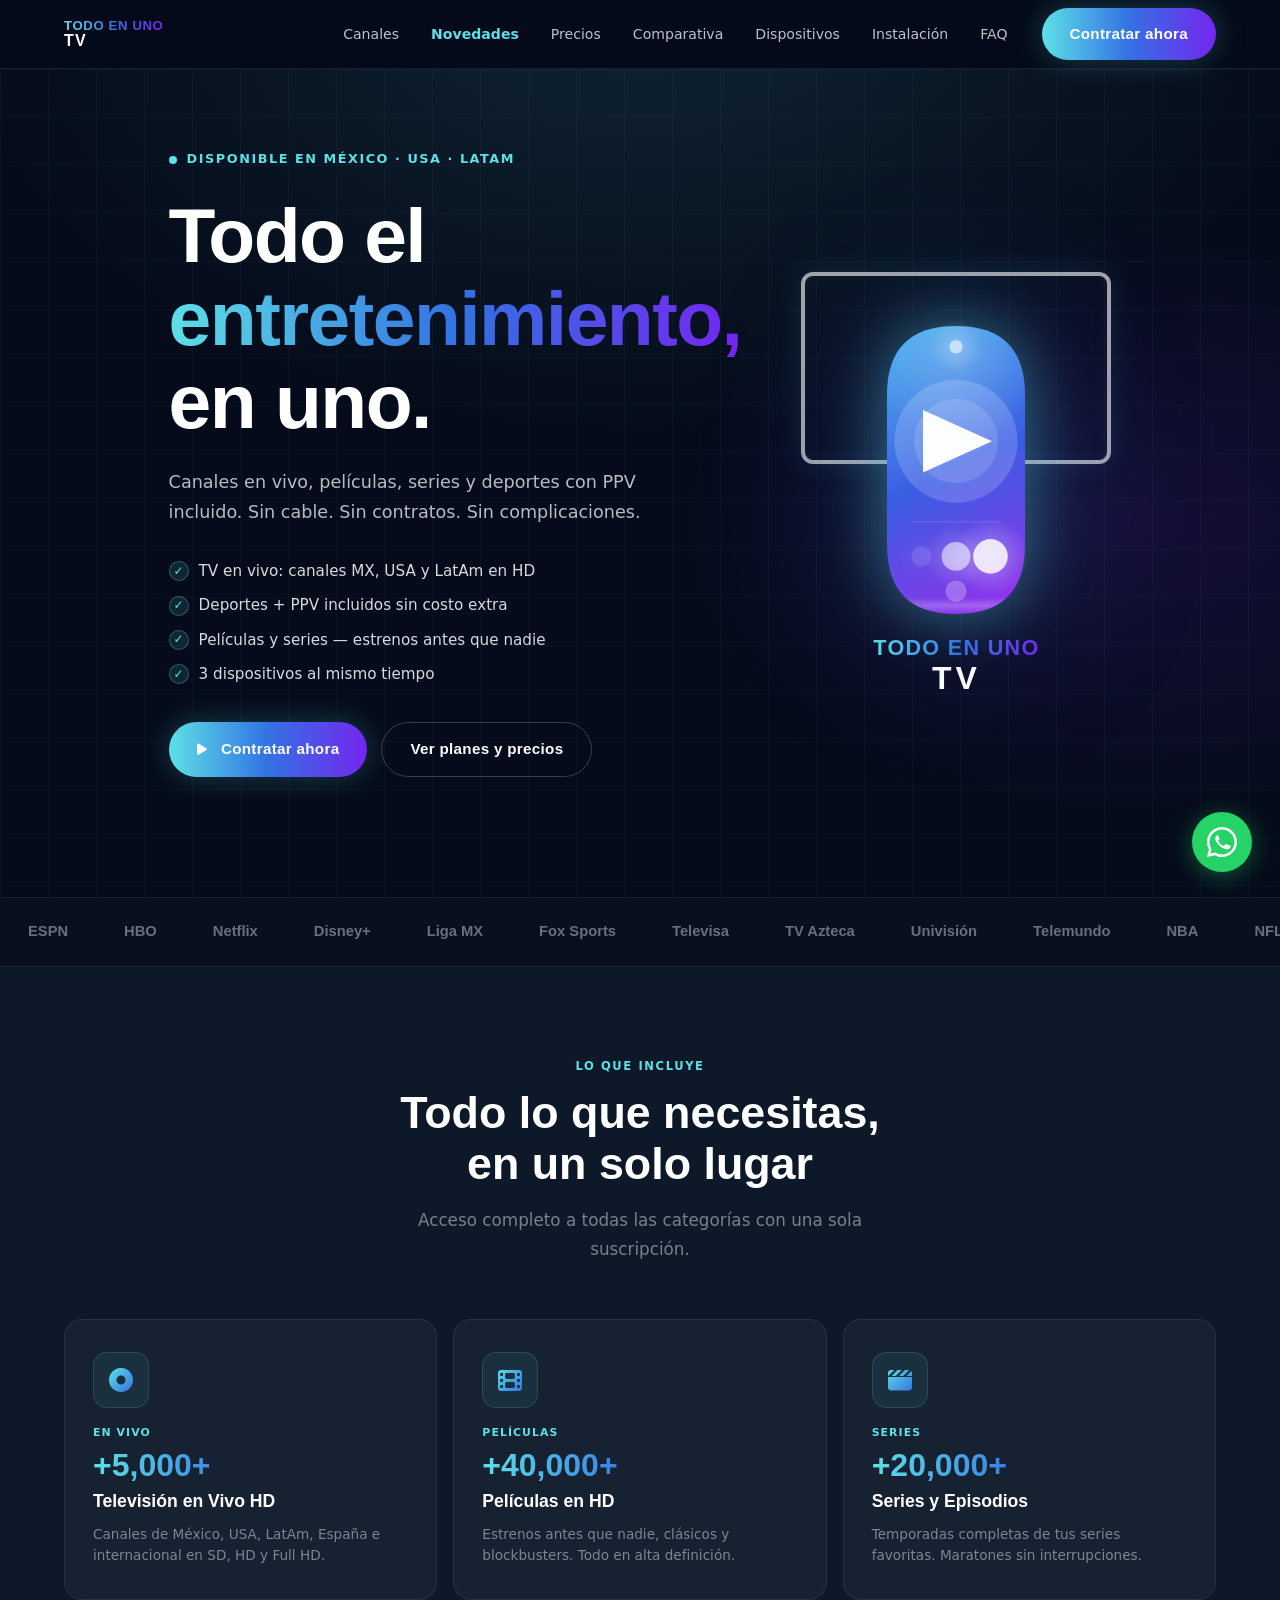
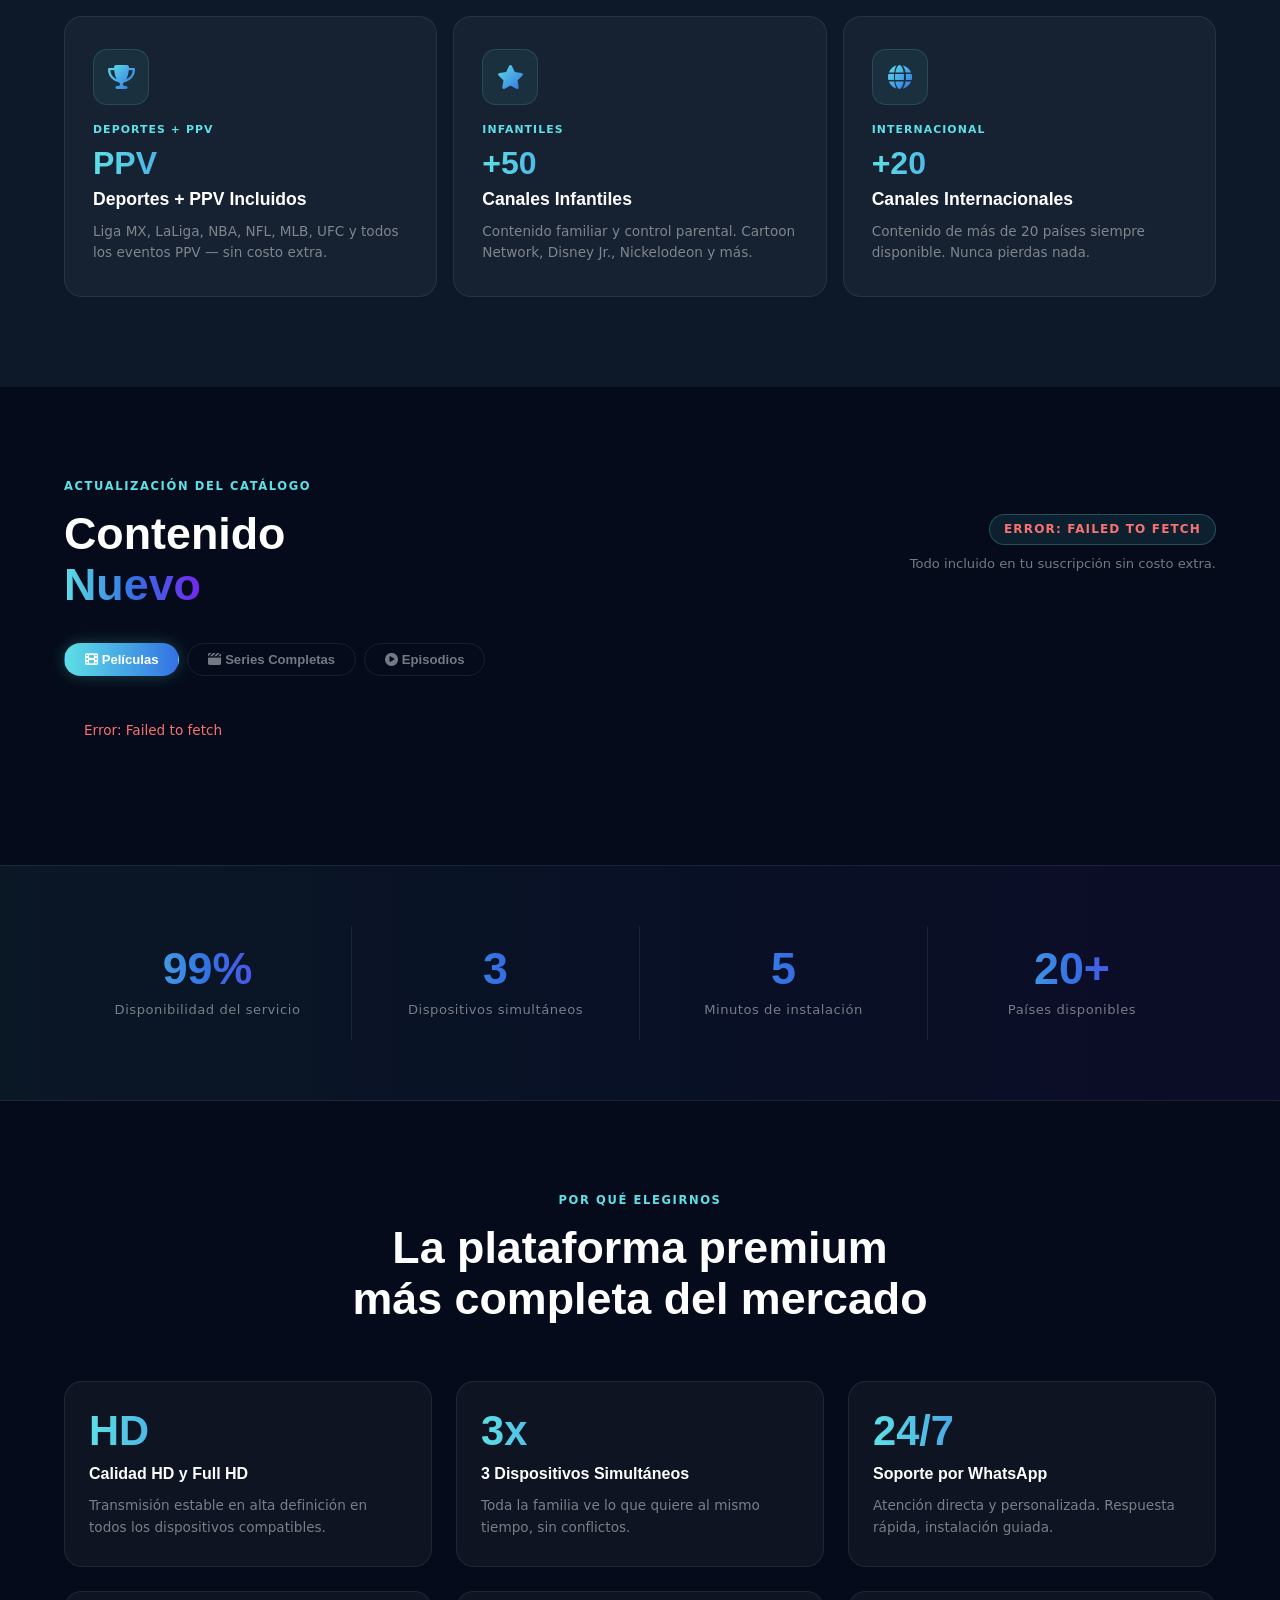
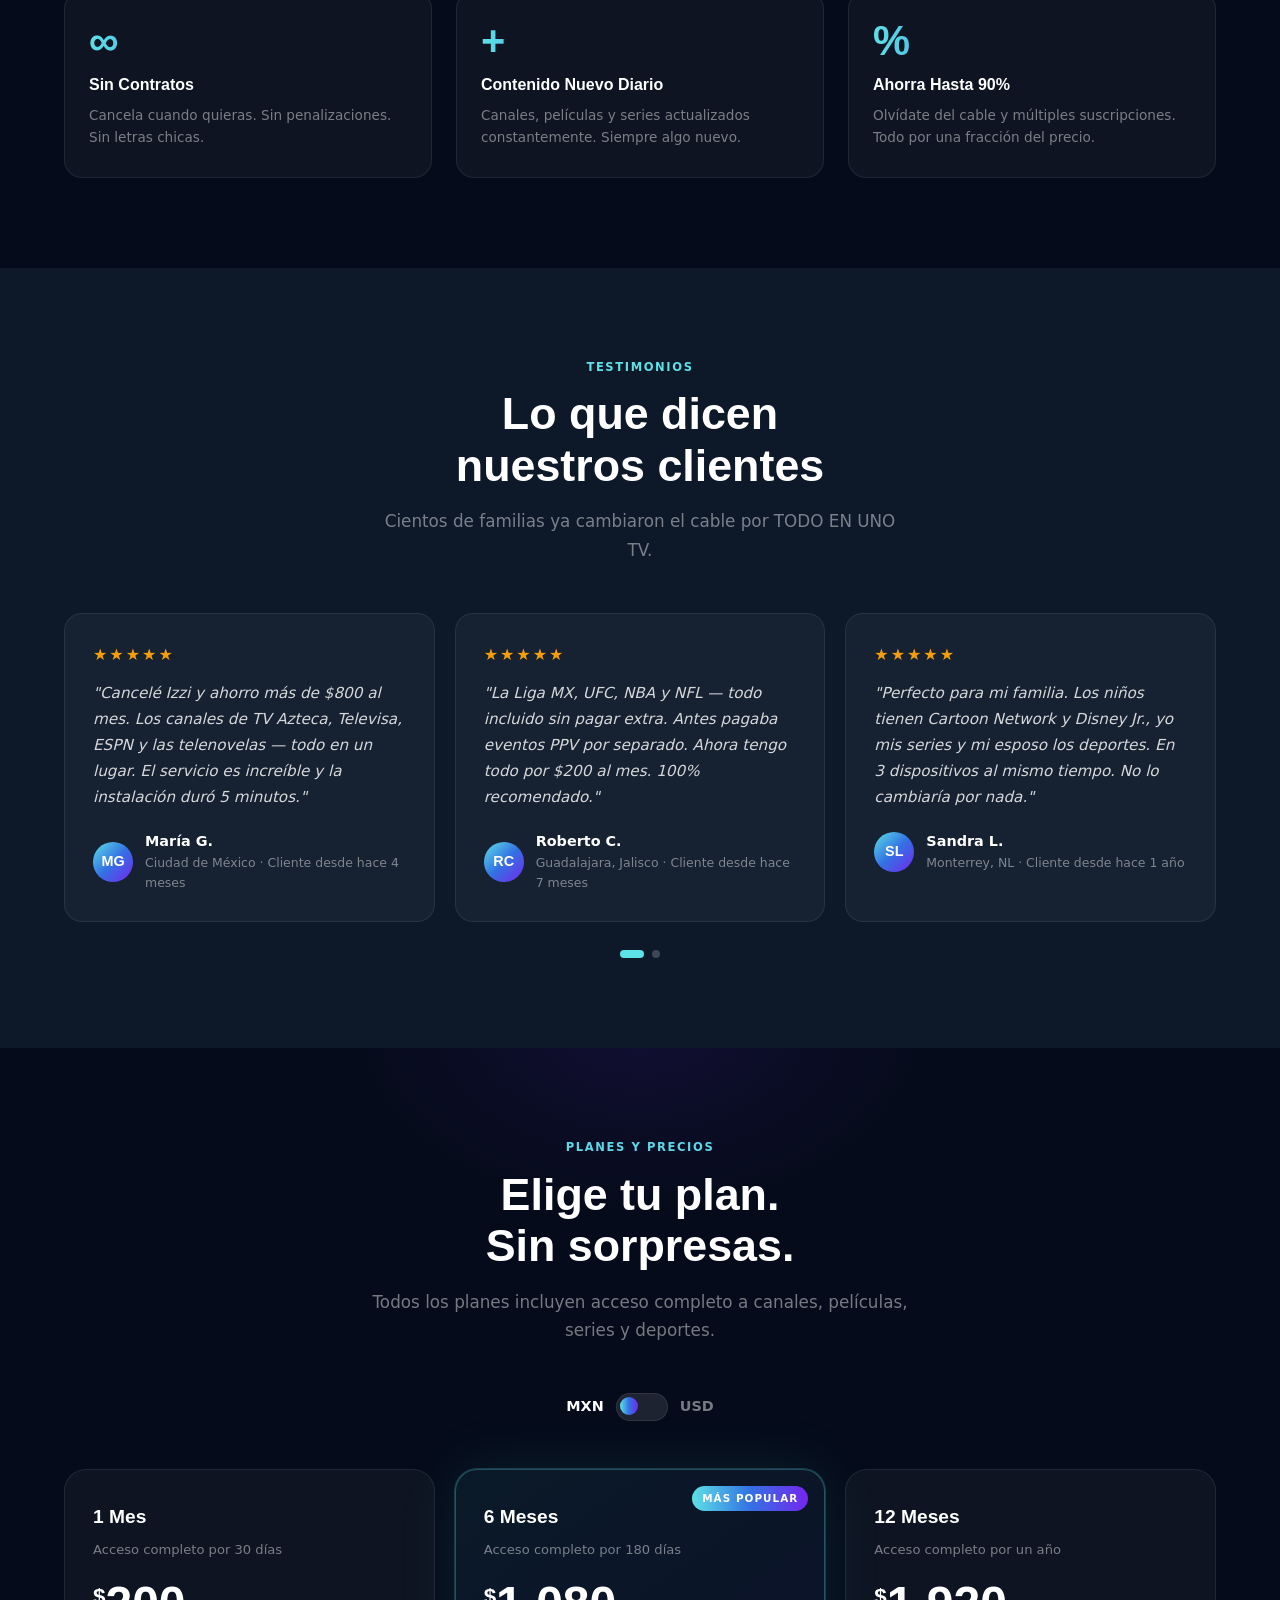
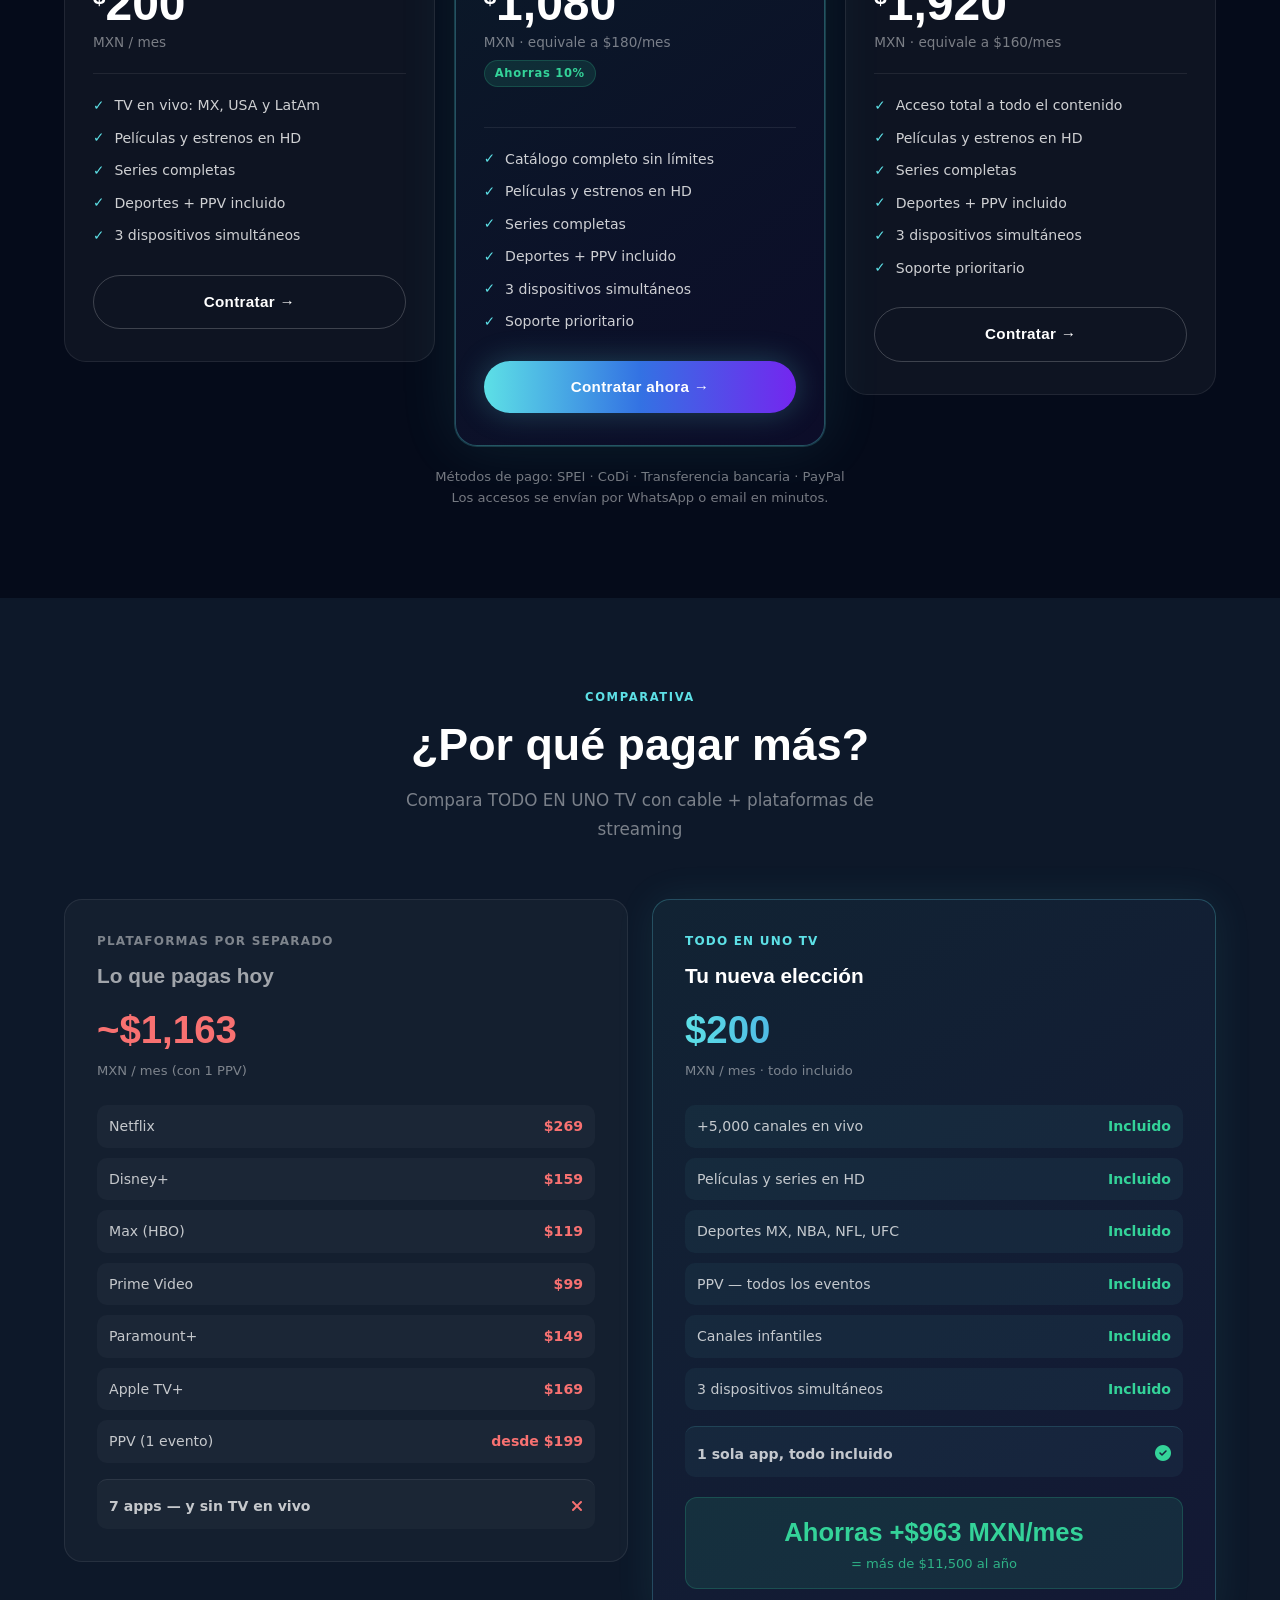
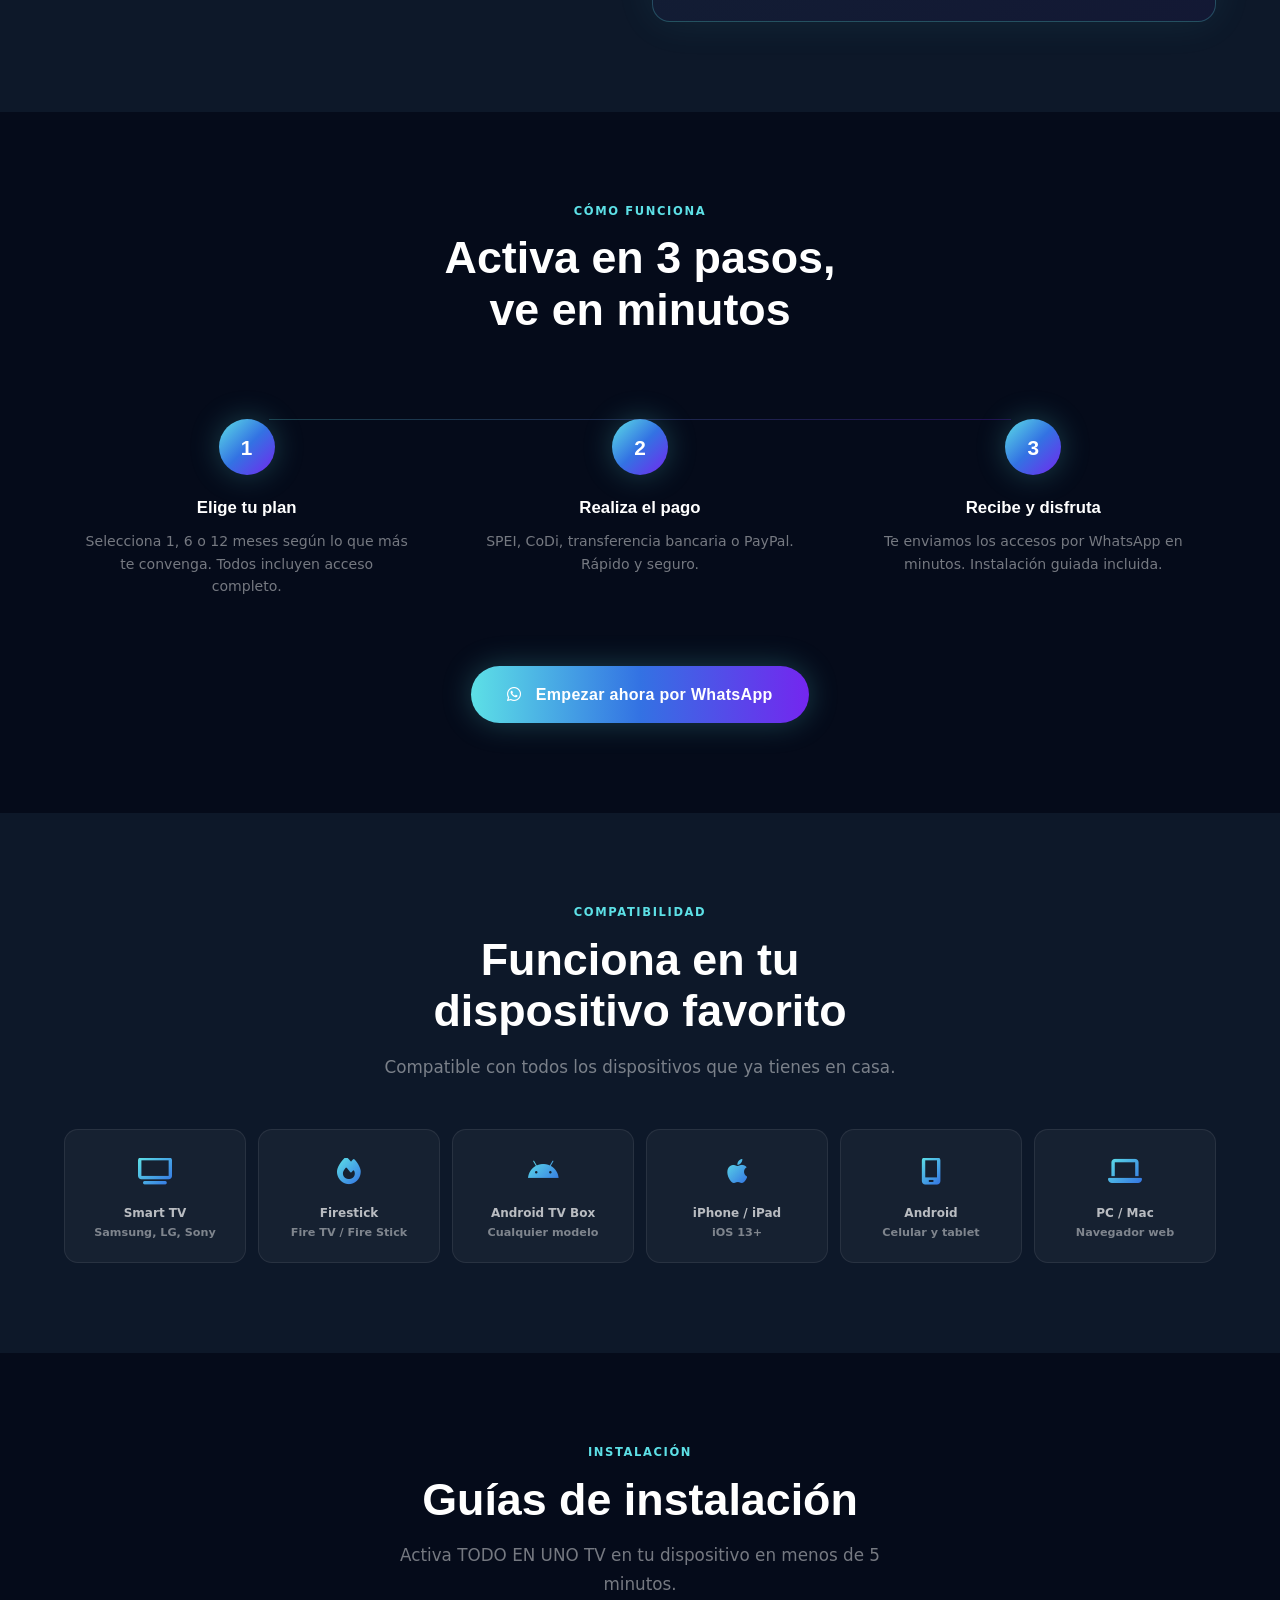
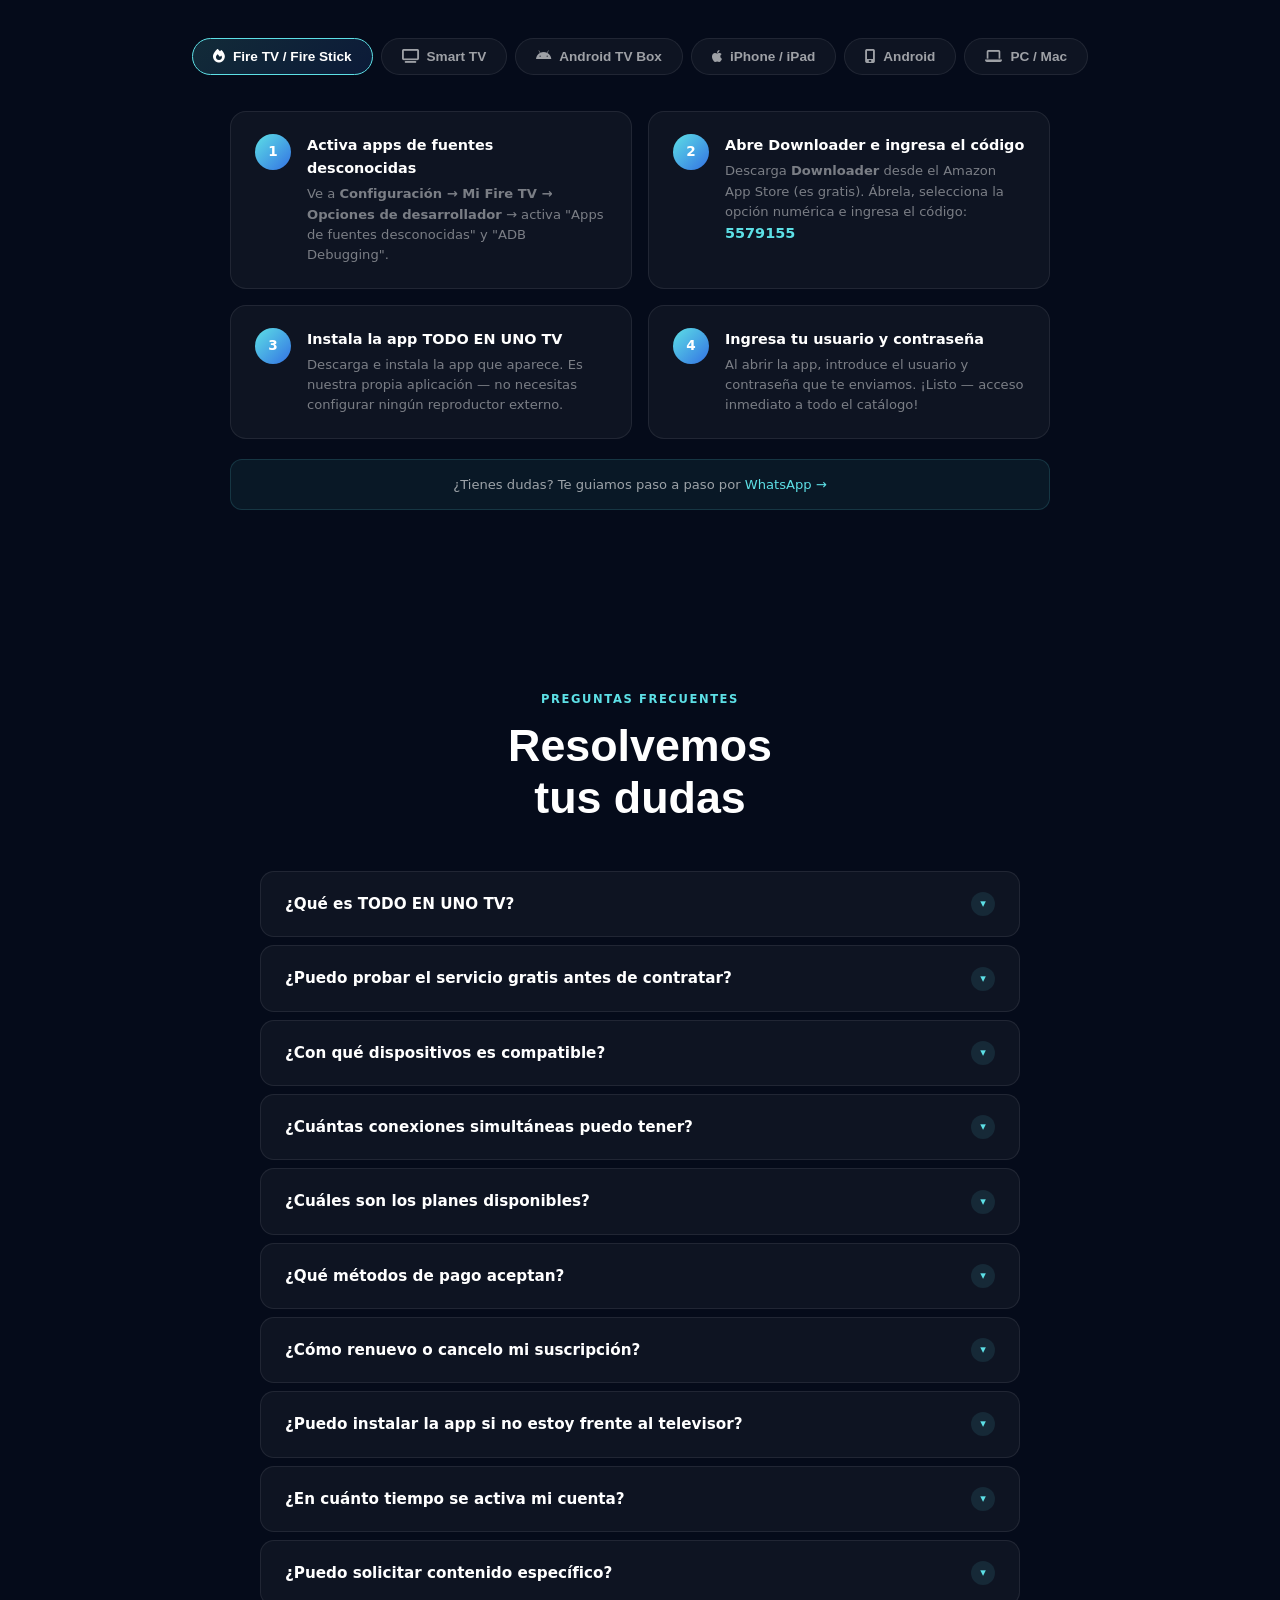
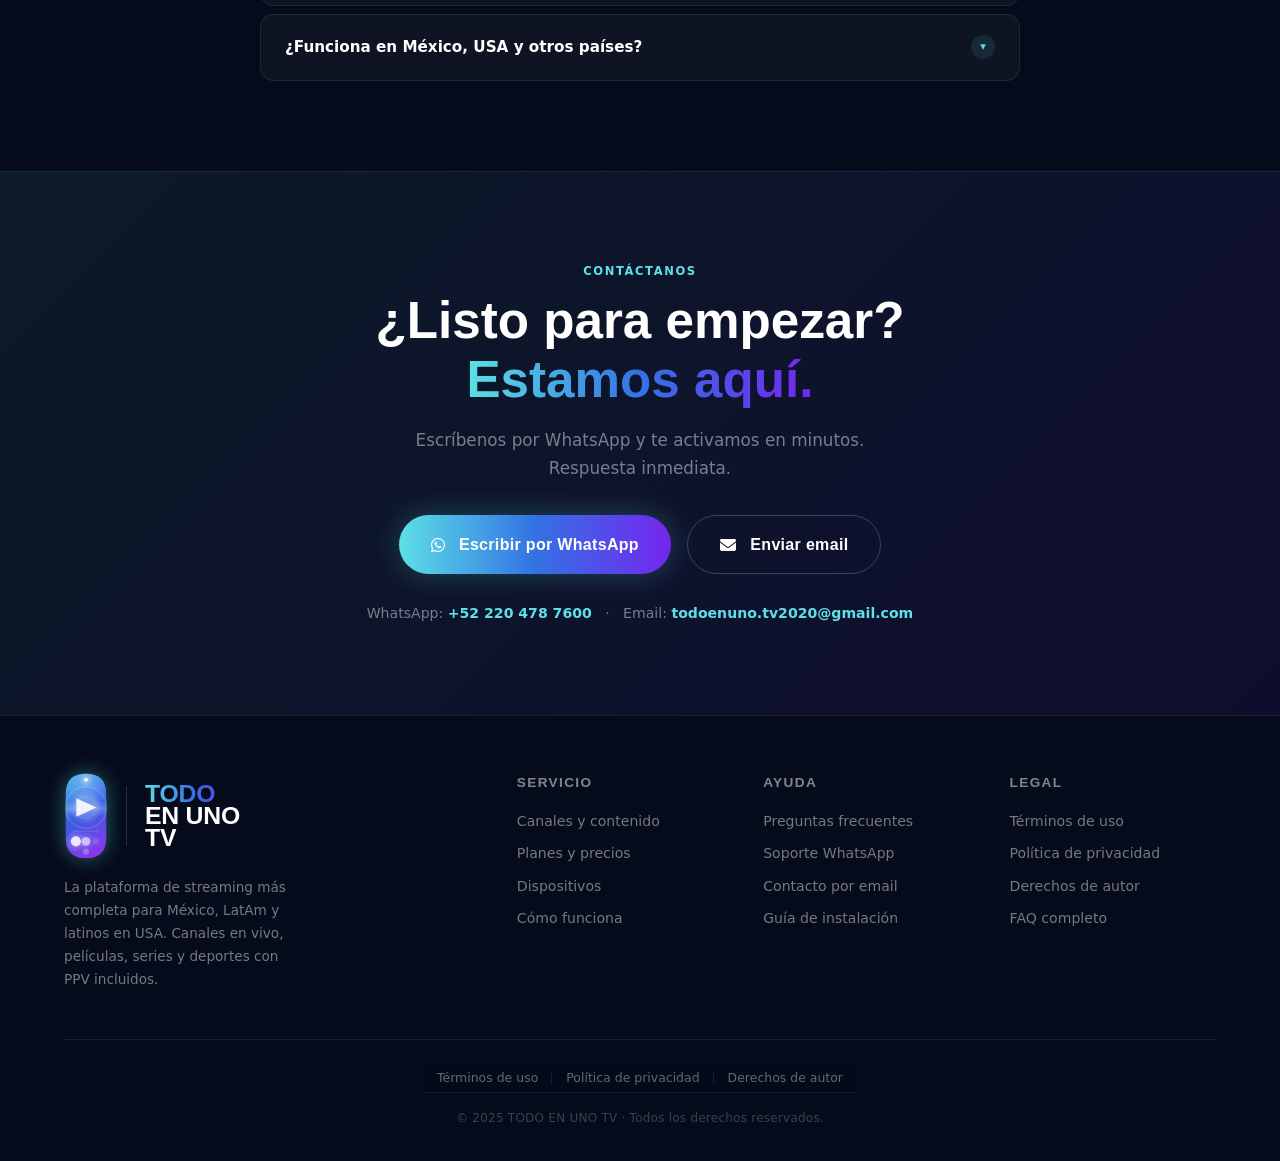
==== index.html @ 034dabeb "Update index.html" ====
<!DOCTYPE html>
<html lang="es">
<head>
<meta charset="UTF-8">
<meta name="viewport" content="width=device-width, initial-scale=1.0">
<title>TODO EN UNO TV — +5,000 Canales, Películas y Series en HD</title>
<meta name="description" content="La plataforma de streaming más completa para México, LatAm y latinos en USA. +5,000 canales, +40,000 películas, deportes y PPV incluidos desde $200 MXN/mes.">
<meta property="og:title" content="TODO EN UNO TV — Entretenimiento Sin Límites">
<meta property="og:description" content="+5,000 canales en vivo, películas, series y deportes. La alternativa premium al cable desde $200 MXN/mes.">
<meta property="og:url" content="https://www.todoenunotv.com">
<meta property="og:type" content="website">
<meta name="theme-color" content="#5de0e6">
<link rel="icon" type="image/png" href="[data-uri]">
<link rel="apple-touch-icon" href="[data-uri]">
<link rel="preconnect" href="https://api.fontshare.com">
<link href="https://api.fontshare.com/v2/css?f[]=clash-display@400,500,600,700&f[]=satoshi@300,400,500,700&display=swap" rel="stylesheet">
<link rel="stylesheet" href="https://cdnjs.cloudflare.com/ajax/libs/font-awesome/6.5.1/css/all.min.css">
<style>
/* ══ TOKENS ══════════════════════════════════════════════════════ */
:root{
  --c1:#5de0e6;--c2:#3372e3;--c3:#7426ef;
  --dk:#050B1A;--dk2:#0D1829;--dk3:#0f1e36;
  --grad:linear-gradient(135deg,var(--c1),var(--c2),var(--c3));
  --grad90:linear-gradient(90deg,var(--c1),var(--c2),var(--c3));
  --mu:rgba(255,255,255,.45);
  --border:rgba(255,255,255,.08);
  --glass:rgba(255,255,255,.04);
  --radius:18px;
  --fs-hero:clamp(2.6rem,6vw,5rem);
  --fs-h2:clamp(1.8rem,3.5vw,2.8rem);
  --fs-h3:clamp(1.1rem,2vw,1.4rem);
  --max:1200px;
}

/* ══ RESET ══════════════════════════════════════════════════════ */
*,*::before,*::after{box-sizing:border-box;margin:0;padding:0}
html{scroll-behavior:smooth;scroll-padding-top:72px}
body{
  font-family:'Satoshi',system-ui,sans-serif;
  background:var(--dk);color:#fff;
  overflow-x:hidden;line-height:1.6;
}
a{color:inherit;text-decoration:none}
img{max-width:100%;display:block}
ul{list-style:none}

/* ══ UTILS ══════════════════════════════════════════════════════ */
.container{max-width:var(--max);margin:0 auto;padding:0 24px}
.grad-text{
  background:var(--grad90);
  -webkit-background-clip:text;-webkit-text-fill-color:transparent;
  background-clip:text;
}
.btn{
  display:inline-flex;align-items:center;gap:8px;
  padding:14px 28px;border-radius:999px;font-weight:700;
  font-family:'Satoshi',sans-serif;font-size:.95rem;letter-spacing:.02em;
  cursor:pointer;transition:all .2s;border:none;
}
.btn-primary{
  background:var(--grad90);color:#fff;
  box-shadow:0 0 30px rgba(93,224,230,.25);
}
.btn-primary:hover{transform:translateY(-2px);box-shadow:0 0 40px rgba(93,224,230,.4)}
.btn-ghost{
  background:transparent;color:#fff;
  border:1.5px solid rgba(255,255,255,.2);
}
.btn-ghost:hover{border-color:var(--c1);background:rgba(93,224,230,.07)}
.badge{
  display:inline-block;padding:4px 12px;border-radius:999px;
  font-size:.72rem;font-weight:700;letter-spacing:.1em;text-transform:uppercase;
}
.badge-cyan{background:rgba(93,224,230,.12);color:var(--c1);border:1px solid rgba(93,224,230,.25)}
.badge-purple{background:rgba(116,38,239,.15);color:#b47cf5;border:1px solid rgba(116,38,239,.3)}
.badge-green{background:rgba(52,211,153,.12);color:#34d399;border:1px solid rgba(52,211,153,.25)}

.section{padding:90px 0}
.section-label{
  font-size:.72rem;font-weight:700;letter-spacing:.14em;text-transform:uppercase;
  color:var(--c1);margin-bottom:12px;
}
.section-title{
  font-family:'Clash Display',sans-serif;font-size:var(--fs-h2);
  font-weight:700;line-height:1.15;margin-bottom:16px;
}
.section-sub{
  font-size:1.05rem;color:var(--mu);max-width:540px;line-height:1.7;
}

/* Scroll reveal */
.reveal{opacity:0;transform:translateY(32px);transition:opacity .6s ease,transform .6s ease}
.reveal.visible{opacity:1;transform:none}

/* ══ PROMO BAR ══════════════════════════════════════════════════ */
#promo-bar{
  background:linear-gradient(90deg,rgba(93,224,230,.12),rgba(116,38,239,.15),rgba(93,224,230,.12));
  border-bottom:1px solid rgba(93,224,230,.15);
  padding:9px 24px;text-align:center;
  font-size:.82rem;font-weight:600;position:relative;
}
#promo-bar span{color:var(--c1);font-weight:700}
#close-promo{
  position:absolute;right:16px;top:50%;transform:translateY(-50%);
  background:none;border:none;color:var(--mu);cursor:pointer;font-size:1.1rem;
  line-height:1;
}

/* ══ NAV ════════════════════════════════════════════════════════ */
nav{
  position:sticky;top:0;z-index:1000;
  background:rgba(5,11,26,.85);
  backdrop-filter:blur(20px);-webkit-backdrop-filter:blur(20px);
  border-bottom:1px solid var(--border);
  transition:background .3s;
}
.nav-inner{
  display:flex;align-items:center;gap:8px;
  height:68px;max-width:var(--max);margin:0 auto;padding:0 24px;
}
.nav-logo{display:flex;align-items:center;gap:10px;flex-shrink:0}
.nav-logo-text{
  font-family:'Clash Display',sans-serif;
  font-size:1rem;font-weight:700;line-height:1.1;
}
.nav-links{
  display:flex;align-items:center;gap:4px;margin-left:auto;
}
.nav-links a{
  font-size:.88rem;font-weight:500;padding:6px 14px;border-radius:8px;
  color:rgba(255,255,255,.75);transition:all .18s;
}
.nav-links a:hover{color:#fff;background:var(--glass)}
.nav-cta{margin-left:12px}
#menu-btn{
  display:none;background:none;border:none;color:#fff;cursor:pointer;
  padding:4px;margin-left:auto;
}
#mobile-menu{
  display:none;position:fixed;inset:0;z-index:999;
  background:rgba(5,11,26,.97);flex-direction:column;
  align-items:center;justify-content:center;gap:24px;
}
#mobile-menu.open{display:flex}
#mobile-menu a{font-family:'Clash Display',sans-serif;font-size:1.6rem;font-weight:700;color:#fff}
#mobile-menu .close-menu{
  position:absolute;top:24px;right:24px;background:none;border:none;
  color:#fff;font-size:2rem;cursor:pointer;
}

/* ══ HERO ═══════════════════════════════════════════════════════ */
#hero{
  min-height:92vh;display:flex;align-items:center;
  position:relative;overflow:hidden;
  background:radial-gradient(ellipse 80% 80% at 50% -10%,rgba(93,224,230,.12) 0%,transparent 68%),
             radial-gradient(ellipse 60% 60% at 88% 55%,rgba(116,38,239,.14) 0%,transparent 62%),
             var(--dk);
  padding:80px 0;
}
.hero-grid{
  position:absolute;inset:0;
  background-image:
    linear-gradient(rgba(93,224,230,.035) 1px,transparent 1px),
    linear-gradient(90deg,rgba(93,224,230,.035) 1px,transparent 1px);
  background-size:48px 48px;
}
.hero-inner{
  position:relative;z-index:2;
  display:grid;grid-template-columns:1fr auto;gap:60px;align-items:center;
}
.hero-content{}
.hero-eyebrow{display:flex;align-items:center;gap:10px;margin-bottom:24px}
.hero-dot{
  width:8px;height:8px;border-radius:50%;background:var(--c1);
  animation:pulse-dot 2s infinite;flex-shrink:0;
}
@keyframes pulse-dot{
  0%,100%{box-shadow:0 0 0 0 rgba(93,224,230,.5)}
  50%{box-shadow:0 0 0 8px rgba(93,224,230,0)}
}
.hero-eyebrow span{
  font-size:.8rem;font-weight:700;letter-spacing:.12em;text-transform:uppercase;
  color:var(--c1);
}
.hero-title{
  font-family:'Clash Display',sans-serif;
  font-size:var(--fs-hero);font-weight:700;line-height:1.08;
  margin-bottom:24px;letter-spacing:-.02em;
}
.hero-sub{
  font-size:1.1rem;color:rgba(255,255,255,.72);
  max-width:520px;line-height:1.72;margin-bottom:32px;
}
.hero-checks{display:flex;flex-direction:column;gap:10px;margin-bottom:36px}
.hero-check{
  display:flex;align-items:center;gap:10px;
  font-size:.95rem;color:rgba(255,255,255,.85);
}
.hero-check-icon{
  width:20px;height:20px;border-radius:50%;
  background:rgba(93,224,230,.12);border:1.5px solid rgba(93,224,230,.3);
  display:flex;align-items:center;justify-content:center;flex-shrink:0;
  font-size:.75rem;color:var(--c1);
}
.hero-btns{display:flex;gap:14px;flex-wrap:wrap;margin-bottom:40px}
.hero-stats{display:flex;gap:32px;flex-wrap:wrap}
.hero-stat{}
.hero-stat-n{
  font-family:'Clash Display',sans-serif;font-size:1.8rem;font-weight:700;
  background:var(--grad90);-webkit-background-clip:text;-webkit-text-fill-color:transparent;background-clip:text;
  line-height:1;
}
.hero-stat-l{font-size:.75rem;color:var(--mu);margin-top:3px;letter-spacing:.04em}

.hero-visual{display:flex;flex-direction:column;align-items:center;gap:16px;flex-shrink:0}

/* ── Hero TV screen ─────────────────────────────────── */
.hero-tv-wrap{position:relative;display:flex;flex-direction:column;align-items:center}
.hero-tv{
  width:300px;height:185px;
  background:#050B1A;
  border:1.5px solid rgba(93,224,230,.28);
  border-radius:14px;overflow:hidden;position:relative;
  box-shadow:0 0 40px rgba(93,224,230,.12),0 0 80px rgba(51,114,227,.08),inset 0 0 40px rgba(5,11,26,.6);
}
.hero-tv::before{
  content:'';position:absolute;inset:0;
  background:
    radial-gradient(ellipse at 25% 55%,rgba(93,224,230,.13) 0%,transparent 55%),
    radial-gradient(ellipse at 75% 40%,rgba(116,38,239,.11) 0%,transparent 55%),
    radial-gradient(ellipse at 50% 80%,rgba(51,114,227,.09) 0%,transparent 50%);
}
.hero-tv-channels{
  position:absolute;inset:0;padding:14px 12px;
  display:grid;grid-template-columns:repeat(3,1fr);grid-template-rows:repeat(2,1fr);gap:7px;
}
.hero-tv-ch{
  border-radius:7px;overflow:hidden;position:relative;
  border:1px solid rgba(255,255,255,.07);
}
.hero-tv-ch:nth-child(1){background:linear-gradient(135deg,rgba(93,224,230,.18),rgba(51,114,227,.22))}
.hero-tv-ch:nth-child(2){background:linear-gradient(135deg,rgba(116,38,239,.22),rgba(51,114,227,.18))}
.hero-tv-ch:nth-child(3){background:linear-gradient(135deg,rgba(51,114,227,.2),rgba(93,224,230,.12))}
.hero-tv-ch:nth-child(4){background:linear-gradient(135deg,rgba(93,224,230,.12),rgba(116,38,239,.18))}
.hero-tv-ch:nth-child(5){background:linear-gradient(135deg,rgba(51,114,227,.22),rgba(93,224,230,.15))}
.hero-tv-ch:nth-child(6){background:linear-gradient(135deg,rgba(116,38,239,.15),rgba(51,114,227,.2))}
.hero-tv-ch-label{
  position:absolute;bottom:4px;left:5px;
  font-size:.52rem;font-weight:700;letter-spacing:.04em;
  color:rgba(255,255,255,.55);text-transform:uppercase;
}
.hero-tv-live{
  position:absolute;top:4px;right:4px;
  font-size:.45rem;font-weight:700;letter-spacing:.06em;
  background:#e74c3c;color:#fff;padding:1px 4px;border-radius:3px;
}
.hero-tv-stand-neck{width:30px;height:12px;background:rgba(255,255,255,.07);margin:0 auto}
.hero-tv-stand-base{
  width:90px;height:6px;
  background:linear-gradient(90deg,transparent,rgba(93,224,230,.2),transparent);
  border-radius:3px;margin:0 auto;
}
.hero-canvas-wrap{
  position:relative;
  filter:drop-shadow(0 0 40px rgba(93,224,230,.35)) drop-shadow(0 0 100px rgba(51,114,227,.18));
}
.hero-devices{
  display:flex;gap:8px;flex-wrap:wrap;justify-content:center;max-width:240px;
}
.hero-device-chip{
  background:rgba(255,255,255,.06);border:1px solid var(--border);
  border-radius:8px;padding:4px 10px;font-size:.72rem;font-weight:600;
  color:rgba(255,255,255,.6);
}

/* ══ MARQUEE ════════════════════════════════════════════════════ */
#marquee{
  padding:22px 0;
  border-top:1px solid var(--border);border-bottom:1px solid var(--border);
  background:rgba(255,255,255,.015);overflow:hidden;
}
.marquee-track{
  display:flex;gap:0;animation:marquee-scroll 90s linear infinite;
  width:max-content;
}
.marquee-track:hover{animation-play-state:paused}
.marquee-item{
  padding:0 28px;font-family:'Clash Display',sans-serif;font-size:.92rem;
  font-weight:600;color:rgba(255,255,255,.4);white-space:nowrap;
  transition:color .2s;
}
.marquee-item:hover{color:var(--c1)}
@keyframes marquee-scroll{from{transform:translateX(0)}to{transform:translateX(-50%)}}
@keyframes shimmer{0%{background-position:200% 0}100%{background-position:-200% 0}}

/* ══ CATEGORIES ═════════════════════════════════════════════════ */
#categories{background:var(--dk2)}
.cat-grid{
  display:grid;
  grid-template-columns:repeat(3,1fr);
  gap:16px;
}
.cat-card{
  background:var(--glass);border:1px solid var(--border);
  border-radius:var(--radius);padding:32px 28px;
  transition:all .25s;cursor:default;position:relative;overflow:hidden;
}
.cat-card::before{
  content:'';position:absolute;inset:0;
  background:var(--grad);opacity:0;transition:opacity .3s;
  border-radius:var(--radius);
}
.cat-card:hover{border-color:rgba(93,224,230,.3);transform:translateY(-4px);
  box-shadow:0 20px 60px rgba(0,0,0,.3),0 0 30px rgba(93,224,230,.08)}
.cat-icon{
  font-size:1.5rem;margin-bottom:16px;
  display:inline-flex;align-items:center;justify-content:center;
  width:56px;height:56px;border-radius:14px;
  background:rgba(93,224,230,.08);border:1px solid rgba(93,224,230,.15);
}
.cat-icon i{
  background:linear-gradient(135deg,var(--c1),var(--c2));
  -webkit-background-clip:text;-webkit-text-fill-color:transparent;background-clip:text;
}
.cat-badge{font-size:.68rem;font-weight:700;letter-spacing:.1em;text-transform:uppercase;color:var(--c1);margin-bottom:8px}
.cat-count{
  font-family:'Clash Display',sans-serif;font-size:2rem;font-weight:700;
  background:var(--grad90);-webkit-background-clip:text;-webkit-text-fill-color:transparent;background-clip:text;
  line-height:1;margin-bottom:6px;
}
.cat-title{font-family:'Clash Display',sans-serif;font-size:1.1rem;font-weight:600;margin-bottom:8px}
.cat-desc{font-size:.85rem;color:var(--mu);line-height:1.6}

/* ══ FEATURES ═══════════════════════════════════════════════════ */
.feat-grid{
  display:grid;grid-template-columns:repeat(3,1fr);gap:24px;
}
.feat-card{
  background:var(--glass);border:1px solid var(--border);
  border-radius:var(--radius);padding:28px 24px;
  transition:all .2s;
}
.feat-card:hover{border-color:rgba(93,224,230,.25);background:rgba(93,224,230,.04)}
.feat-num{
  font-family:'Clash Display',sans-serif;font-size:2.6rem;font-weight:700;
  background:var(--grad90);-webkit-background-clip:text;-webkit-text-fill-color:transparent;background-clip:text;
  line-height:1;margin-bottom:10px;
}
.feat-title{font-family:'Clash Display',sans-serif;font-size:1rem;font-weight:600;margin-bottom:8px}
.feat-desc{font-size:.85rem;color:var(--mu);line-height:1.6}

/* ══ STATS BAR ══════════════════════════════════════════════════ */
#stats{
  background:linear-gradient(90deg,rgba(93,224,230,.06),rgba(51,114,227,.06),rgba(116,38,239,.06));
  border-top:1px solid var(--border);border-bottom:1px solid var(--border);
  padding:60px 0;
}
.stats-grid{
  display:grid;grid-template-columns:repeat(4,1fr);gap:0;
}
.stat-item{
  text-align:center;padding:20px;
  border-right:1px solid var(--border);
}
.stat-item:last-child{border-right:none}
.stat-n{
  font-family:'Clash Display',sans-serif;font-size:2.8rem;font-weight:700;
  background:var(--grad90);-webkit-background-clip:text;-webkit-text-fill-color:transparent;background-clip:text;
  line-height:1;margin-bottom:8px;
}
.stat-l{font-size:.82rem;color:var(--mu);letter-spacing:.04em}

/* ══ TESTIMONIALS ════════════════════════════════════════════════ */
#testimonials{background:var(--dk2)}
.testi-slider{overflow:hidden;position:relative}
.testi-track{
  display:flex;gap:20px;transition:transform .5s cubic-bezier(.4,0,.2,1);
}
.testi-card{
  background:var(--glass);border:1px solid var(--border);
  border-radius:var(--radius);padding:28px;flex-shrink:0;
}
.testi-stars{color:#f59e0b;font-size:1rem;margin-bottom:14px;letter-spacing:2px}
.testi-text{
  font-size:.95rem;color:rgba(255,255,255,.82);line-height:1.7;
  margin-bottom:20px;font-style:italic;
}
.testi-text::before{content:'"'}
.testi-text::after{content:'"'}
.testi-author{display:flex;align-items:center;gap:12px}
.testi-avatar{
  width:40px;height:40px;border-radius:50%;
  display:flex;align-items:center;justify-content:center;
  font-family:'Clash Display',sans-serif;font-size:.9rem;font-weight:700;
  background:var(--grad);color:#fff;flex-shrink:0;
}
.testi-name{font-weight:700;font-size:.9rem}
.testi-loc{font-size:.78rem;color:var(--mu)}
.testi-nav{display:flex;gap:8px;justify-content:center;margin-top:28px}
.testi-dot{
  width:8px;height:8px;border-radius:50%;
  background:rgba(255,255,255,.2);border:none;cursor:pointer;transition:.2s;
}
.testi-dot.active{background:var(--c1);width:24px;border-radius:4px}

/* ══ PRICING ════════════════════════════════════════════════════ */
#pricing{position:relative;overflow:hidden}
#pricing::before{
  content:'';position:absolute;top:-20%;left:50%;transform:translateX(-50%);
  width:600px;height:400px;
  background:radial-gradient(ellipse,rgba(116,38,239,.12) 0%,transparent 70%);
  pointer-events:none;
}
.pricing-toggle{
  display:flex;align-items:center;gap:12px;justify-content:center;
  margin-bottom:48px;
}
.toggle-label{font-size:.9rem;font-weight:600;color:var(--mu);transition:.2s}
.toggle-label.active{color:#fff}
.toggle-switch{
  width:52px;height:28px;border-radius:999px;
  background:rgba(255,255,255,.1);border:1.5px solid var(--border);
  cursor:pointer;position:relative;transition:.2s;
}
.toggle-thumb{
  position:absolute;top:3px;left:3px;
  width:18px;height:18px;border-radius:50%;
  background:var(--grad90);transition:.2s;
}
.toggle-switch.usd .toggle-thumb{left:calc(100% - 21px)}
.pricing-grid{
  display:grid;grid-template-columns:repeat(3,1fr);gap:20px;align-items:start;
}
.plan-card{
  background:var(--glass);border:1px solid var(--border);
  border-radius:22px;padding:32px 28px;transition:all .3s;position:relative;overflow:hidden;
}
.plan-card.featured{
  background:linear-gradient(145deg,rgba(93,224,230,.07),rgba(116,38,239,.07));
  border-color:rgba(93,224,230,.3);
  box-shadow:0 0 60px rgba(93,224,230,.1),0 0 0 1px rgba(93,224,230,.2);
}
.plan-card:hover:not(.featured){border-color:rgba(93,224,230,.2);transform:translateY(-4px)}
.plan-featured-badge{
  position:absolute;top:16px;right:16px;
  background:var(--grad90);color:#fff;
  font-size:.65rem;font-weight:700;letter-spacing:.1em;text-transform:uppercase;
  padding:4px 10px;border-radius:999px;
}
.plan-name{
  font-family:'Clash Display',sans-serif;font-size:1.2rem;font-weight:700;
  margin-bottom:6px;
}
.plan-duration{font-size:.82rem;color:var(--mu);margin-bottom:20px}
.plan-price-wrap{margin-bottom:6px}
.plan-price{
  font-family:'Clash Display',sans-serif;font-size:3rem;font-weight:700;
  line-height:1;
}
.plan-price-cur{font-size:1.4rem;vertical-align:top;margin-top:6px;display:inline-block}
.plan-price-period{font-size:.85rem;color:var(--mu);margin-top:4px}
.plan-save{
  display:inline-block;margin-bottom:20px;
  background:rgba(52,211,153,.12);color:#34d399;border:1px solid rgba(52,211,153,.2);
  border-radius:999px;font-size:.72rem;font-weight:700;padding:3px 10px;letter-spacing:.06em;
}
.plan-divider{height:1px;background:var(--border);margin:20px 0}
.plan-features{display:flex;flex-direction:column;gap:10px;margin-bottom:28px}
.plan-feat{display:flex;align-items:center;gap:10px;font-size:.88rem;color:rgba(255,255,255,.8)}
.plan-feat-icon{color:var(--c1);font-size:.85rem;flex-shrink:0}
.plan-cta{width:100%;text-align:center;justify-content:center}

/* ══ COMPARISON ═════════════════════════════════════════════════ */
#comparison{background:var(--dk2)}
.comp-wrap{
  display:grid;grid-template-columns:1fr 1fr;gap:24px;align-items:start;
}
.comp-box{
  border-radius:var(--radius);padding:32px;
}
.comp-cable{
  background:rgba(255,255,255,.03);border:1px solid var(--border);
}
.comp-teutv{
  background:linear-gradient(145deg,rgba(93,224,230,.06),rgba(116,38,239,.06));
  border:1px solid rgba(93,224,230,.25);
  box-shadow:0 0 40px rgba(93,224,230,.08);
}
.comp-header{margin-bottom:24px}
.comp-title{font-family:'Clash Display',sans-serif;font-size:1.3rem;font-weight:700;margin-bottom:6px}
.comp-price{font-family:'Clash Display',sans-serif;font-size:2.4rem;font-weight:700}
.comp-price-label{font-size:.82rem;color:var(--mu)}
.comp-rows{display:flex;flex-direction:column;gap:10px}
.comp-row{
  display:flex;justify-content:space-between;align-items:center;
  padding:10px 12px;border-radius:10px;font-size:.88rem;
}
.comp-row.cable-row{background:rgba(255,255,255,.03)}
.comp-row.teutv-row{background:rgba(93,224,230,.05)}
.comp-row-label{color:rgba(255,255,255,.75)}
.comp-row-val{font-weight:700}
.comp-row-val.red{color:#f87171}
.comp-row-val.green{color:#34d399}
.comp-savings{
  margin-top:20px;padding:14px 18px;border-radius:12px;
  background:rgba(52,211,153,.1);border:1px solid rgba(52,211,153,.2);
  text-align:center;
}
.comp-savings-n{
  font-family:'Clash Display',sans-serif;font-size:1.6rem;font-weight:700;color:#34d399;
}
.comp-savings-l{font-size:.82rem;color:rgba(52,211,153,.8)}

/* ══ HOW IT WORKS ════════════════════════════════════════════════ */
.steps-grid{display:grid;grid-template-columns:repeat(3,1fr);gap:28px;position:relative}
.steps-grid::before{
  content:'';position:absolute;top:28px;left:calc(16.6% + 14px);right:calc(16.6% + 14px);
  height:1px;background:linear-gradient(90deg,var(--c1),var(--c3));
  opacity:.25;
}
.step-card{text-align:center;padding:28px 20px}
.step-num{
  width:56px;height:56px;border-radius:50%;
  background:var(--grad);
  display:flex;align-items:center;justify-content:center;
  font-family:'Clash Display',sans-serif;font-size:1.3rem;font-weight:700;
  margin:0 auto 20px;
  box-shadow:0 0 30px rgba(93,224,230,.25);
}
.step-title{font-family:'Clash Display',sans-serif;font-size:1.05rem;font-weight:700;margin-bottom:8px}
.step-desc{font-size:.88rem;color:var(--mu);line-height:1.6}

/* ══ DEVICES ════════════════════════════════════════════════════ */
#devices{background:var(--dk2)}
.devices-grid{
  display:grid;grid-template-columns:repeat(6,1fr);gap:12px;
}
.device-card{
  background:var(--glass);border:1px solid var(--border);
  border-radius:14px;padding:20px 12px;text-align:center;
  transition:all .2s;
}
.device-card:hover{border-color:rgba(93,224,230,.3);transform:translateY(-3px)}
.device-icon{font-size:1.7rem;margin-bottom:10px;display:block}
.device-icon i{
  background:linear-gradient(135deg,var(--c1),var(--c2));
  -webkit-background-clip:text;-webkit-text-fill-color:transparent;background-clip:text;
}
.device-name{font-size:.75rem;font-weight:600;color:rgba(255,255,255,.7)}

/* ══ GUIDES ══════════════════════════════════════════════════════ */
#guides{background:var(--dk)}
.guides-tabs{display:flex;gap:8px;flex-wrap:wrap;justify-content:center;margin-bottom:36px}
.guide-tab{
  display:flex;align-items:center;gap:8px;
  padding:10px 20px;border-radius:40px;border:1px solid var(--border);
  background:var(--glass);color:rgba(255,255,255,.6);
  font-size:.85rem;font-weight:600;cursor:pointer;transition:all .2s;
  font-family:'Satoshi',sans-serif;
}
.guide-tab:hover{border-color:rgba(93,224,230,.4);color:#fff}
.guide-tab.active{
  background:linear-gradient(135deg,rgba(93,224,230,.15),rgba(51,114,227,.15));
  border-color:var(--c1);color:#fff;
}
.guide-panel{display:none}
.guide-panel.active{display:block}
.guide-steps{
  max-width:820px;margin:0 auto;
  display:grid;grid-template-columns:repeat(2,1fr);gap:16px;
}
.guide-step{
  background:var(--glass);border:1px solid var(--border);
  border-radius:16px;padding:22px 24px;
  display:flex;gap:16px;align-items:flex-start;
  transition:border-color .2s;
}
.guide-step:hover{border-color:rgba(93,224,230,.25)}
.guide-step-num{
  min-width:36px;height:36px;border-radius:50%;
  background:linear-gradient(135deg,var(--c1),var(--c2));
  display:flex;align-items:center;justify-content:center;
  font-weight:800;font-size:.85rem;color:#fff;flex-shrink:0;
}
.guide-step-body{}
.guide-step-title{font-weight:700;font-size:.9rem;margin-bottom:4px;color:#fff}
.guide-step-desc{font-size:.82rem;color:var(--mu);line-height:1.55}
.guide-note{
  max-width:820px;margin:20px auto 0;
  padding:14px 20px;border-radius:12px;
  background:rgba(93,224,230,.06);border:1px solid rgba(93,224,230,.15);
  font-size:.82rem;color:rgba(255,255,255,.6);text-align:center;
}
.guide-note a{color:var(--c1);text-decoration:none}
.guide-note a:hover{text-decoration:underline}
@media(max-width:600px){
  .guide-steps{grid-template-columns:1fr}
}

/* ══ CONTENIDO NUEVO ══════════════════════════════════════════ */
#nuevo-contenido{background:var(--dk)}
.nuevo-header{display:flex;align-items:center;gap:16px;flex-wrap:wrap;margin-bottom:32px}
.nuevo-date{
  display:inline-flex;align-items:center;gap:6px;
  padding:5px 14px;border-radius:999px;
  background:rgba(93,224,230,.1);border:1px solid rgba(93,224,230,.25);
  font-size:.72rem;font-weight:700;letter-spacing:.1em;text-transform:uppercase;color:var(--c1);
}
.content-tabs{display:flex;gap:8px;flex-wrap:wrap;margin-bottom:24px}
.content-tab{
  padding:8px 20px;border-radius:999px;font-size:.82rem;font-weight:600;
  border:1px solid var(--border);background:transparent;color:var(--mu);
  cursor:pointer;transition:all .2s;
}
.content-tab:hover{border-color:rgba(93,224,230,.3);color:#fff}
.content-tab.active{
  background:linear-gradient(90deg,var(--c1),var(--c2));
  border-color:transparent;color:#fff;
  box-shadow:0 0 16px rgba(93,224,230,.25);
}
.content-panel{display:none}
.content-panel.active{display:block}
.poster-row{
  display:flex;gap:12px;overflow-x:auto;padding-bottom:14px;
  scroll-snap-type:x mandatory;-webkit-overflow-scrolling:touch;
}
.poster-row::-webkit-scrollbar{height:4px}
.poster-row::-webkit-scrollbar-track{background:var(--border);border-radius:4px}
.poster-row::-webkit-scrollbar-thumb{background:rgba(93,224,230,.4);border-radius:4px}
.poster-card{
  flex-shrink:0;width:138px;border-radius:12px;overflow:hidden;
  position:relative;scroll-snap-align:start;cursor:pointer;
  transition:transform .25s,box-shadow .25s;
  border:1px solid var(--border);
  background:var(--dk2);
}
.poster-card:hover{
  transform:translateY(-6px) scale(1.03);
  box-shadow:0 16px 40px rgba(0,0,0,.5),0 0 20px rgba(93,224,230,.18);
  border-color:rgba(93,224,230,.35);
  z-index:2;
}
.poster-card img{
  width:100%;aspect-ratio:2/3;object-fit:cover;display:block;
  transition:filter .25s;
}
.poster-card:hover img{filter:brightness(1.08)}
.poster-overlay{
  position:absolute;bottom:0;left:0;right:0;
  background:linear-gradient(transparent,rgba(5,11,26,.92));
  padding:28px 10px 10px;
}
.poster-title{font-size:.72rem;font-weight:600;color:#fff;line-height:1.3;text-align:left}
.poster-ep{font-size:.65rem;color:var(--c1);margin-top:2px;font-weight:600}
.badge-nuevo{
  position:absolute;top:8px;left:8px;
  padding:2px 8px;border-radius:999px;font-size:.6rem;font-weight:800;letter-spacing:.08em;
  background:linear-gradient(90deg,var(--c1),var(--c2));color:#050B1A;text-transform:uppercase;
}
.badge-type{
  position:absolute;top:8px;right:8px;
  padding:2px 7px;border-radius:6px;font-size:.58rem;font-weight:700;letter-spacing:.06em;
  text-transform:uppercase;
}
.badge-peli{background:rgba(116,38,239,.7);color:#d4aaff}
.badge-serie{background:rgba(51,114,227,.7);color:#a8c4ff}
.badge-ep{background:rgba(93,224,230,.15);color:var(--c1);border:1px solid rgba(93,224,230,.3)}
.poster-placeholder{
  width:100%;aspect-ratio:2/3;background:var(--dk3);display:flex;align-items:center;
  justify-content:center;flex-direction:column;gap:8px;color:var(--mu);font-size:.75rem;
}
@media(max-width:600px){
  .poster-card{width:118px}
}

/* ══ FAQ ════════════════════════════════════════════════════════ */
.faq-list{max-width:760px;margin:0 auto;display:flex;flex-direction:column;gap:8px}
.faq-item{
  background:var(--glass);border:1px solid var(--border);
  border-radius:14px;overflow:hidden;transition:border-color .2s;
}
.faq-item.open{border-color:rgba(93,224,230,.25)}
.faq-q{
  display:flex;justify-content:space-between;align-items:center;
  padding:20px 24px;cursor:pointer;font-weight:600;font-size:.95rem;
  user-select:none;
}
.faq-q:hover{color:var(--c1)}
.faq-arrow{
  width:24px;height:24px;flex-shrink:0;
  background:rgba(93,224,230,.1);border-radius:50%;
  display:flex;align-items:center;justify-content:center;
  font-size:.7rem;transition:.25s;color:var(--c1);
}
.faq-item.open .faq-arrow{transform:rotate(180deg);background:rgba(93,224,230,.2)}
.faq-a{
  max-height:0;overflow:hidden;transition:max-height .35s ease,padding .3s;
  padding:0 24px;font-size:.9rem;color:var(--mu);line-height:1.7;
}
.faq-item.open .faq-a{max-height:320px;padding:0 24px 20px}

/* ══ CONTACT / CTA ══════════════════════════════════════════════ */
#contact{
  background:linear-gradient(135deg,rgba(93,224,230,.07) 0%,rgba(116,38,239,.09) 100%);
  border-top:1px solid var(--border);
  text-align:center;
}
#contact .section-title{font-size:clamp(2rem,4vw,3.2rem)}
.contact-btns{display:flex;gap:16px;justify-content:center;flex-wrap:wrap;margin-top:32px}
.contact-info{margin-top:28px;font-size:.88rem;color:var(--mu)}
.contact-info a{color:var(--c1);font-weight:600}
.contact-info a:hover{text-decoration:underline}

/* ══ FOOTER ═════════════════════════════════════════════════════ */
footer{
  background:var(--dk);border-top:1px solid var(--border);
  padding:56px 0 32px;
}
.footer-grid{
  display:grid;grid-template-columns:2fr 1fr 1fr 1fr;gap:40px;
  margin-bottom:48px;
}
.footer-brand{}
.footer-logo{display:flex;align-items:center;gap:10px;margin-bottom:14px}
.footer-logo-text{
  font-family:'Clash Display',sans-serif;font-size:1.1rem;font-weight:700;
}
.footer-tagline{font-size:.85rem;color:var(--mu);line-height:1.7;max-width:240px}
.footer-col-title{
  font-family:'Clash Display',sans-serif;font-size:.85rem;font-weight:700;
  text-transform:uppercase;letter-spacing:.1em;color:rgba(255,255,255,.5);
  margin-bottom:16px;
}
.footer-links{display:flex;flex-direction:column;gap:10px}
.footer-links a{font-size:.88rem;color:var(--mu);transition:.15s}
.footer-links a:hover{color:var(--c1)}
.footer-bottom{
  border-top:1px solid var(--border);padding-top:24px;margin-top:8px;
  display:flex;flex-direction:column;align-items:center;gap:16px;
  font-size:.8rem;color:var(--mu);
}
.footer-legal{display:flex;align-items:center;gap:0;flex-wrap:wrap;justify-content:center}
.footer-legal a{
  color:rgba(255,255,255,.38);font-size:.78rem;font-weight:500;
  text-decoration:none;padding:4px 14px;transition:color .2s;
  position:relative;
}
.footer-legal a:not(:last-child)::after{
  content:'';position:absolute;right:0;top:50%;transform:translateY(-50%);
  width:1px;height:12px;background:var(--border);
}
.footer-legal a:hover{
  background:linear-gradient(90deg,var(--c1),var(--c2));
  -webkit-background-clip:text;-webkit-text-fill-color:transparent;background-clip:text;
}

/* ══ FLOAT BUTTONS ══════════════════════════════════════════════ */
#whatsapp-btn{
  position:fixed;bottom:28px;right:28px;z-index:900;
  width:60px;height:60px;border-radius:50%;
  background:#25d366;
  box-shadow:0 4px 24px rgba(37,211,102,.4);
  display:flex;align-items:center;justify-content:center;
  cursor:pointer;transition:transform .2s;
  font-size:1.6rem;text-decoration:none;
}
#whatsapp-btn:hover{transform:scale(1.1)}
#scroll-top{
  position:fixed;bottom:28px;right:100px;z-index:900;
  width:44px;height:44px;border-radius:50%;
  background:rgba(93,224,230,.15);border:1.5px solid rgba(93,224,230,.3);
  display:flex;align-items:center;justify-content:center;
  cursor:pointer;transition:all .2s;opacity:0;pointer-events:none;
  color:var(--c1);font-size:1.1rem;
}
#scroll-top.visible{opacity:1;pointer-events:all}
#scroll-top:hover{background:rgba(93,224,230,.25)}

/* ══ RESPONSIVE ═════════════════════════════════════════════════ */
@media(max-width:900px){
  .hero-inner{grid-template-columns:1fr;text-align:center}
  .hero-visual{display:flex}
  .hero-tv{width:220px;height:136px}
  .hero-tv-stand-base{width:70px}
  .hero-btns{justify-content:center}
  .hero-stats{justify-content:center}
  .hero-checks{align-items:center}
  .cat-grid{grid-template-columns:repeat(2,1fr)}
  .feat-grid{grid-template-columns:repeat(2,1fr)}
  .pricing-grid{grid-template-columns:1fr}
  .comp-wrap{grid-template-columns:1fr}
  .steps-grid{grid-template-columns:1fr;gap:16px}
  .steps-grid::before{display:none}
  .stats-grid{grid-template-columns:repeat(2,1fr)}
  .devices-grid{grid-template-columns:repeat(3,1fr)}
  .footer-grid{grid-template-columns:1fr 1fr;gap:32px}
  .nav-links,.nav-cta{display:none}
  #menu-btn{display:block}
  /* testi-card width set by JS */
}
@media(max-width:520px){
  .cat-grid{grid-template-columns:1fr}
  .feat-grid{grid-template-columns:1fr}
  .stats-grid{grid-template-columns:repeat(2,1fr)}
  .devices-grid{grid-template-columns:repeat(2,1fr)}
  .footer-grid{grid-template-columns:1fr}
  .footer-bottom{gap:12px;text-align:center}
  .footer-legal{gap:0}
}
</style>
</head>
<body>


<!-- ══ NAV ══ -->
<nav>
  <div class="nav-inner">
    <a href="#" class="nav-logo" style="gap:0">
      <div class="nav-logo-text">
        <div style="font-family:'Clash Display',sans-serif;font-size:.82rem;font-weight:700;letter-spacing:.05em;background:linear-gradient(90deg,#5de0e6,#3372e3,#7426ef);-webkit-background-clip:text;-webkit-text-fill-color:transparent;background-clip:text;line-height:1.1">TODO EN UNO</div>
        <div style="font-family:'Clash Display',sans-serif;font-size:1rem;font-weight:700;color:#fff;line-height:1;letter-spacing:.08em">TV</div>
      </div>
    </a>
    <div class="nav-links">
      <a href="#categories">Canales</a>
      <a href="#nuevo-contenido" style="color:var(--c1);font-weight:700">Novedades</a>
      <a href="#pricing">Precios</a>
      <a href="#comparison">Comparativa</a>
      <a href="#devices">Dispositivos</a>
      <a href="#guides">Instalación</a>
      <a href="#faq">FAQ</a>
    </div>
    <a href="https://wa.me/522204787600?text=Hola,%20quiero%20contratar%20TODO%20EN%20UNO%20TV" class="btn btn-primary nav-cta" target="_blank" rel="noopener">
      Contratar ahora
    </a>
    <button id="menu-btn" aria-label="Menú">
      <svg width="24" height="24" fill="none" stroke="currentColor" stroke-width="2"><line x1="3" y1="7" x2="21" y2="7"/><line x1="3" y1="12" x2="21" y2="12"/><line x1="3" y1="17" x2="21" y2="17"/></svg>
    </button>
  </div>
</nav>

<!-- Mobile menu -->
<div id="mobile-menu">
  <button class="close-menu" id="close-menu">✕</button>
  <a href="#categories" class="mobile-link">Canales</a>
  <a href="#pricing" class="mobile-link">Precios</a>
  <a href="#comparison" class="mobile-link">Comparativa</a>
  <a href="#devices" class="mobile-link">Dispositivos</a>
  <a href="#guides" class="mobile-link">Instalación</a>
  <a href="#faq" class="mobile-link">FAQ</a>
  <a href="https://wa.me/522204787600" class="btn btn-primary" target="_blank" style="margin-top:12px">Contratar por WhatsApp</a>
</div>

<!-- ══ HERO ══ -->
<section id="hero">
  <div class="hero-grid"></div>
  <div class="container">
    <div class="hero-inner">
      <div class="hero-content reveal">
        <div class="hero-eyebrow">
          <div class="hero-dot"></div>
          <span>Disponible en México · USA · LatAm</span>
        </div>
        <h1 class="hero-title">
          Todo el<br>
          <span class="grad-text">entretenimiento,</span><br>
          en uno.
        </h1>
        <p class="hero-sub">Canales en vivo, películas, series y deportes con PPV incluido. Sin cable. Sin contratos. Sin complicaciones.</p>
        <div class="hero-checks">
          <div class="hero-check"><div class="hero-check-icon">✓</div>TV en vivo: canales MX, USA y LatAm en HD</div>
          <div class="hero-check"><div class="hero-check-icon">✓</div>Deportes + PPV incluidos sin costo extra</div>
          <div class="hero-check"><div class="hero-check-icon">✓</div>Películas y series — estrenos antes que nadie</div>
          <div class="hero-check"><div class="hero-check-icon">✓</div>3 dispositivos al mismo tiempo</div>
        </div>
        <div class="hero-btns">
          <a href="https://wa.me/522204787600?text=Hola,%20quiero%20contratar%20TODO%20EN%20UNO%20TV" class="btn btn-primary" target="_blank" rel="noopener">
            <i class="fa-solid fa-play" style="margin-right:6px;font-size:.85em"></i>Contratar ahora
          </a>
          <a href="#pricing" class="btn btn-ghost">Ver planes y precios</a>
        </div>
      </div>
      <div class="hero-visual reveal" style="transition-delay:.15s">
        <div style="display:flex;flex-direction:column;align-items:center">

          <!-- TV frame + Remote overlapping -->
          <div style="position:relative;width:310px">

            <!-- TV frame outline (white, behind remote) -->
            <div style="
              position:absolute;top:0;left:0;right:0;
              height:192px;
              border:4px solid rgba(255,255,255,.62);
              border-radius:12px;
              background:transparent;
              z-index:1;
              box-shadow:0 0 30px rgba(93,224,230,.1),inset 0 0 20px rgba(93,224,230,.04);
            "></div>

            <!-- Remote canvas — centered, overlapping TV frame -->
            <canvas id="heroR" width="150" height="300" class="rc" data-phase="0"
              style="display:block;margin:48px auto 0;position:relative;z-index:2;
                     filter:drop-shadow(0 0 32px rgba(93,224,230,.45)) drop-shadow(0 0 80px rgba(51,114,227,.25))">
            </canvas>
          </div>

          <!-- Wordmark -->
          <div style="text-align:center;margin-top:16px">
            <div style="font-family:'Clash Display',Arial,sans-serif;font-size:1.35rem;font-weight:700;letter-spacing:.06em;background:linear-gradient(90deg,#5de0e6,#3372e3,#7426ef);-webkit-background-clip:text;-webkit-text-fill-color:transparent;background-clip:text;line-height:1.1">TODO EN UNO</div>
            <div style="font-family:'Clash Display',Arial,sans-serif;font-size:2rem;font-weight:700;letter-spacing:.12em;color:#fff;line-height:1;margin-top:2px">TV</div>
          </div>

        </div>
      </div>
    </div>
  </div>
</section>

<!-- ══ MARQUEE ══ -->
<div id="marquee">
  <div class="marquee-track" id="marqueeTrack">
    <span class="marquee-item">ESPN</span><span class="marquee-item">HBO</span><span class="marquee-item">Netflix</span><span class="marquee-item">Disney+</span><span class="marquee-item">Liga MX</span><span class="marquee-item">Fox Sports</span><span class="marquee-item">Televisa</span><span class="marquee-item">TV Azteca</span><span class="marquee-item">Univisión</span><span class="marquee-item">Telemundo</span><span class="marquee-item">NBA</span><span class="marquee-item">NFL</span><span class="marquee-item">UFC</span><span class="marquee-item">LaLiga</span><span class="marquee-item">Premier League</span><span class="marquee-item">CNN</span><span class="marquee-item">Discovery</span><span class="marquee-item">Cartoon Network</span><span class="marquee-item">National Geographic</span><span class="marquee-item">Paramount+</span><span class="marquee-item">TUDN</span><span class="marquee-item">Canal de las Estrellas</span><span class="marquee-item">M+ Golf</span><span class="marquee-item">PGA Tour</span><span class="marquee-item">Golf Channel</span><span class="marquee-item">WNBA</span><span class="marquee-item">FIBA</span><span class="marquee-item">LNBP</span><span class="marquee-item">Maria Visión</span><span class="marquee-item">EWTN</span><span class="marquee-item">Bethel TV</span><span class="marquee-item">Bally Sports</span><span class="marquee-item">TSN</span><span class="marquee-item">Star+</span><span class="marquee-item">Disney Jr.</span><span class="marquee-item">Nickelodeon</span><span class="marquee-item">Discovery Kids</span><span class="marquee-item">Nick Jr.</span><span class="marquee-item">TeenNick</span><span class="marquee-item">Claro</span><span class="marquee-item">Vix+</span><span class="marquee-item">Apple TV+</span><span class="marquee-item">Pluto TV</span><span class="marquee-item">Universal Plus</span><span class="marquee-item">Max</span><span class="marquee-item">Crunchyroll</span><span class="marquee-item">Izzi</span><span class="marquee-item">TotalPlay</span><span class="marquee-item">TNT</span><span class="marquee-item">Kanal D</span><span class="marquee-item">Comedy Central</span><span class="marquee-item">Pasiones</span><span class="marquee-item">Star TVE</span><span class="marquee-item">Star Channel</span><span class="marquee-item">Space</span><span class="marquee-item">Sony</span><span class="marquee-item">E!</span><span class="marquee-item">AXN</span><span class="marquee-item">Investigation Discovery</span><span class="marquee-item">Discovery Turbo</span><span class="marquee-item">Discovery H&amp;H</span><span class="marquee-item">TLC</span><span class="marquee-item">AMC</span><span class="marquee-item">TLNovelas</span><span class="marquee-item">Warner</span><span class="marquee-item">Unicable</span><span class="marquee-item">Universal Channel</span><span class="marquee-item">Studio Universal</span><span class="marquee-item">Más Chic</span><span class="marquee-item">LifeTime</span><span class="marquee-item">HGTV</span><span class="marquee-item">FX</span><span class="marquee-item">Distrito Comedia</span><span class="marquee-item">A&amp;E</span><span class="marquee-item">A3 Series</span><span class="marquee-item">Animal Planet</span><span class="marquee-item">Food Network</span><span class="marquee-item">TCM</span><span class="marquee-item">MTV</span><span class="marquee-item">Nu9ve</span><span class="marquee-item">Discovery Science</span><span class="marquee-item">De Película</span><span class="marquee-item">Cinecanal</span><span class="marquee-item">HBO Plus</span><span class="marquee-item">HBO Family</span><span class="marquee-item">HBO Extreme</span><span class="marquee-item">History</span><span class="marquee-item">Azteca 1</span><span class="marquee-item">Bandamax</span><span class="marquee-item">Film &amp; Arts</span><span class="marquee-item">A3cine</span><span class="marquee-item">Golden</span><span class="marquee-item">Telehit</span><span class="marquee-item">Cinemax</span><span class="marquee-item">Las Estrellas</span><span class="marquee-item">HBO Pop</span><span class="marquee-item">HBO2</span><span class="marquee-item">Golden Edge</span><span class="marquee-item">HBO Mundi</span><span class="marquee-item">Imagen</span><span class="marquee-item">Canal 5</span><span class="marquee-item">Vibra</span><span class="marquee-item">VSIN</span><span class="marquee-item">Tooncast</span><span class="marquee-item">Universal Crime</span><span class="marquee-item">Universal Premier</span><span class="marquee-item">Universal Cinema</span><span class="marquee-item">TNT Series</span><span class="marquee-item">Nick Music</span><span class="marquee-item">H2</span><span class="marquee-item">HBO Signature</span><span class="marquee-item">HOLA TV</span><span class="marquee-item">Discovery World</span><span class="marquee-item">El Garage TV</span><span class="marquee-item">Europa Europa</span><span class="marquee-item">Azteca Clic</span><span class="marquee-item">Azteca Corazón</span><span class="marquee-item">Cartoonito</span><span class="marquee-item">Antena 3</span>
    <!-- duplicate for seamless loop -->
    <span class="marquee-item">ESPN</span><span class="marquee-item">HBO</span><span class="marquee-item">Netflix</span><span class="marquee-item">Disney+</span><span class="marquee-item">Liga MX</span><span class="marquee-item">Fox Sports</span><span class="marquee-item">Televisa</span><span class="marquee-item">TV Azteca</span><span class="marquee-item">Univisión</span><span class="marquee-item">Telemundo</span><span class="marquee-item">NBA</span><span class="marquee-item">NFL</span><span class="marquee-item">UFC</span><span class="marquee-item">LaLiga</span><span class="marquee-item">Premier League</span><span class="marquee-item">CNN</span><span class="marquee-item">Discovery</span><span class="marquee-item">Cartoon Network</span><span class="marquee-item">National Geographic</span><span class="marquee-item">Paramount+</span><span class="marquee-item">TUDN</span><span class="marquee-item">Canal de las Estrellas</span><span class="marquee-item">M+ Golf</span><span class="marquee-item">PGA Tour</span><span class="marquee-item">Golf Channel</span><span class="marquee-item">WNBA</span><span class="marquee-item">FIBA</span><span class="marquee-item">LNBP</span><span class="marquee-item">Maria Visión</span><span class="marquee-item">EWTN</span><span class="marquee-item">Bethel TV</span><span class="marquee-item">Bally Sports</span><span class="marquee-item">TSN</span><span class="marquee-item">Star+</span><span class="marquee-item">Disney Jr.</span><span class="marquee-item">Nickelodeon</span><span class="marquee-item">Discovery Kids</span><span class="marquee-item">Nick Jr.</span><span class="marquee-item">TeenNick</span><span class="marquee-item">Claro</span><span class="marquee-item">Vix+</span><span class="marquee-item">Apple TV+</span><span class="marquee-item">Pluto TV</span><span class="marquee-item">Universal Plus</span><span class="marquee-item">Max</span><span class="marquee-item">Crunchyroll</span><span class="marquee-item">Izzi</span><span class="marquee-item">TotalPlay</span><span class="marquee-item">TNT</span><span class="marquee-item">Kanal D</span><span class="marquee-item">Comedy Central</span><span class="marquee-item">Pasiones</span><span class="marquee-item">Star TVE</span><span class="marquee-item">Star Channel</span><span class="marquee-item">Space</span><span class="marquee-item">Sony</span><span class="marquee-item">E!</span><span class="marquee-item">AXN</span><span class="marquee-item">Investigation Discovery</span><span class="marquee-item">Discovery Turbo</span><span class="marquee-item">Discovery H&amp;H</span><span class="marquee-item">TLC</span><span class="marquee-item">AMC</span><span class="marquee-item">TLNovelas</span><span class="marquee-item">Warner</span><span class="marquee-item">Unicable</span><span class="marquee-item">Universal Channel</span><span class="marquee-item">Studio Universal</span><span class="marquee-item">Más Chic</span><span class="marquee-item">LifeTime</span><span class="marquee-item">HGTV</span><span class="marquee-item">FX</span><span class="marquee-item">Distrito Comedia</span><span class="marquee-item">A&amp;E</span><span class="marquee-item">A3 Series</span><span class="marquee-item">Animal Planet</span><span class="marquee-item">Food Network</span><span class="marquee-item">TCM</span><span class="marquee-item">MTV</span><span class="marquee-item">Nu9ve</span><span class="marquee-item">Discovery Science</span><span class="marquee-item">De Película</span><span class="marquee-item">Cinecanal</span><span class="marquee-item">HBO Plus</span><span class="marquee-item">HBO Family</span><span class="marquee-item">HBO Extreme</span><span class="marquee-item">History</span><span class="marquee-item">Azteca 1</span><span class="marquee-item">Bandamax</span><span class="marquee-item">Film &amp; Arts</span><span class="marquee-item">A3cine</span><span class="marquee-item">Golden</span><span class="marquee-item">Telehit</span><span class="marquee-item">Cinemax</span><span class="marquee-item">Las Estrellas</span><span class="marquee-item">HBO Pop</span><span class="marquee-item">HBO2</span><span class="marquee-item">Golden Edge</span><span class="marquee-item">HBO Mundi</span><span class="marquee-item">Imagen</span><span class="marquee-item">Canal 5</span><span class="marquee-item">Vibra</span><span class="marquee-item">VSIN</span><span class="marquee-item">Tooncast</span><span class="marquee-item">Universal Crime</span><span class="marquee-item">Universal Premier</span><span class="marquee-item">Universal Cinema</span><span class="marquee-item">TNT Series</span><span class="marquee-item">Nick Music</span><span class="marquee-item">H2</span><span class="marquee-item">HBO Signature</span><span class="marquee-item">HOLA TV</span><span class="marquee-item">Discovery World</span><span class="marquee-item">El Garage TV</span><span class="marquee-item">Europa Europa</span><span class="marquee-item">Azteca Clic</span><span class="marquee-item">Azteca Corazón</span><span class="marquee-item">Cartoonito</span><span class="marquee-item">Antena 3</span>
  </div>
</div>

<!-- ══ CATEGORIES ══ -->
<section class="section" id="categories">
  <div class="container">
    <div style="text-align:center;margin-bottom:56px" class="reveal">
      <div class="section-label">Lo que incluye</div>
      <h2 class="section-title">Todo lo que necesitas,<br>en un solo lugar</h2>
      <p class="section-sub" style="margin:0 auto">Acceso completo a todas las categorías con una sola suscripción.</p>
    </div>
    <div class="cat-grid">
      <div class="cat-card reveal">
        <div class="cat-icon"><i class="fa-solid fa-circle-dot" style="color:#e74c3c"></i></div>
        <div class="cat-badge">EN VIVO</div>
        <div class="cat-count">+<span data-target="5000">0</span></div>
        <div class="cat-title">Televisión en Vivo HD</div>
        <div class="cat-desc">Canales de México, USA, LatAm, España e internacional en SD, HD y Full HD.</div>
      </div>
      <div class="cat-card reveal" style="transition-delay:.07s">
        <div class="cat-icon"><i class="fa-solid fa-film"></i></div>
        <div class="cat-badge">PELÍCULAS</div>
        <div class="cat-count">+<span data-target="40000">0</span></div>
        <div class="cat-title">Películas en HD</div>
        <div class="cat-desc">Estrenos antes que nadie, clásicos y blockbusters. Todo en alta definición.</div>
      </div>
      <div class="cat-card reveal" style="transition-delay:.14s">
        <div class="cat-icon"><i class="fa-solid fa-clapperboard"></i></div>
        <div class="cat-badge">SERIES</div>
        <div class="cat-count">+<span data-target="20000">0</span></div>
        <div class="cat-title">Series y Episodios</div>
        <div class="cat-desc">Temporadas completas de tus series favoritas. Maratones sin interrupciones.</div>
      </div>
      <div class="cat-card reveal" style="transition-delay:.07s">
        <div class="cat-icon"><i class="fa-solid fa-trophy"></i></div>
        <div class="cat-badge">DEPORTES + PPV</div>
        <div class="cat-count">PPV</div>
        <div class="cat-title">Deportes + PPV Incluidos</div>
        <div class="cat-desc">Liga MX, LaLiga, NBA, NFL, MLB, UFC y todos los eventos PPV — sin costo extra.</div>
      </div>
      <div class="cat-card reveal" style="transition-delay:.14s">
        <div class="cat-icon"><i class="fa-solid fa-star"></i></div>
        <div class="cat-badge">INFANTILES</div>
        <div class="cat-count">+<span data-target="50">0</span></div>
        <div class="cat-title">Canales Infantiles</div>
        <div class="cat-desc">Contenido familiar y control parental. Cartoon Network, Disney Jr., Nickelodeon y más.</div>
      </div>
      <div class="cat-card reveal" style="transition-delay:.21s">
        <div class="cat-icon"><i class="fa-solid fa-globe"></i></div>
        <div class="cat-badge">INTERNACIONAL</div>
        <div class="cat-count">+<span data-target="20">0</span></div>
        <div class="cat-title">Canales Internacionales</div>
        <div class="cat-desc">Contenido de más de 20 países siempre disponible. Nunca pierdas nada.</div>
      </div>
    </div>
  </div>
</section>

<!-- ══ CONTENIDO NUEVO ══ -->
<section class="section" id="nuevo-contenido">
  <div class="container">
    <div class="nuevo-header reveal">
      <div>
        <div class="section-label">Actualización del catálogo</div>
        <h2 class="section-title" style="margin-bottom:0">Contenido<br><span class="grad-text">Nuevo</span></h2>
      </div>
      <div style="margin-left:auto;display:flex;flex-direction:column;align-items:flex-end;gap:8px">
        <span class="nuevo-date" id="contenido-fecha"><i class="fa-solid fa-circle-dot" style="color:#5de0e6;font-size:.6rem"></i> Cargando...</span>
        <p style="font-size:.82rem;color:var(--mu);text-align:right">Todo incluido en tu suscripción sin costo extra.</p>
      </div>
    </div>

    <!-- Tabs -->
    <div class="content-tabs reveal">
      <button class="content-tab active" data-ctarget="ct-pelis"><i class="fa-solid fa-film"></i> Películas</button>
      <button class="content-tab" data-ctarget="ct-series"><i class="fa-solid fa-clapperboard"></i> Series Completas</button>
      <button class="content-tab" data-ctarget="ct-episodios"><i class="fa-solid fa-play-circle"></i> Episodios</button>
    </div>

    <!-- Películas — llenado dinámicamente -->
    <div class="content-panel active" id="ct-pelis">
      <div class="poster-row" id="pr-pelis"></div>
    </div>

    <!-- Series Completas — llenado dinámicamente -->
    <div class="content-panel" id="ct-series">
      <div class="poster-row" id="pr-series"></div>
    </div>

    <!-- Episodios — llenado dinámicamente -->
    <div class="content-panel" id="ct-episodios">
      <div class="poster-row" id="pr-episodios"></div>
    </div>
  </div>
</section>

<!-- ══ STATS ══ -->
<div id="stats">
  <div class="container">
    <div class="stats-grid">
      <div class="stat-item reveal">
        <div class="stat-n" data-count="99">99%</div>
        <div class="stat-l">Disponibilidad del servicio</div>
      </div>
      <div class="stat-item reveal" style="transition-delay:.08s">
        <div class="stat-n" data-count="3">3</div>
        <div class="stat-l">Dispositivos simultáneos</div>
      </div>
      <div class="stat-item reveal" style="transition-delay:.16s">
        <div class="stat-n" data-count="5">5</div>
        <div class="stat-l">Minutos de instalación</div>
      </div>
      <div class="stat-item reveal" style="transition-delay:.24s">
        <div class="stat-n" data-count="20">20+</div>
        <div class="stat-l">Países disponibles</div>
      </div>
    </div>
  </div>
</div>

<!-- ══ FEATURES ══ -->
<section class="section" id="features">
  <div class="container">
    <div style="text-align:center;margin-bottom:56px" class="reveal">
      <div class="section-label">Por qué elegirnos</div>
      <h2 class="section-title">La plataforma premium<br>más completa del mercado</h2>
    </div>
    <div class="feat-grid">
      <div class="feat-card reveal">
        <div class="feat-num">HD</div>
        <div class="feat-title">Calidad HD y Full HD</div>
        <div class="feat-desc">Transmisión estable en alta definición en todos los dispositivos compatibles.</div>
      </div>
      <div class="feat-card reveal" style="transition-delay:.08s">
        <div class="feat-num">3x</div>
        <div class="feat-title">3 Dispositivos Simultáneos</div>
        <div class="feat-desc">Toda la familia ve lo que quiere al mismo tiempo, sin conflictos.</div>
      </div>
      <div class="feat-card reveal" style="transition-delay:.16s">
        <div class="feat-num">24/7</div>
        <div class="feat-title">Soporte por WhatsApp</div>
        <div class="feat-desc">Atención directa y personalizada. Respuesta rápida, instalación guiada.</div>
      </div>
      <div class="feat-card reveal" style="transition-delay:.08s">
        <div class="feat-num">∞</div>
        <div class="feat-title">Sin Contratos</div>
        <div class="feat-desc">Cancela cuando quieras. Sin penalizaciones. Sin letras chicas.</div>
      </div>
      <div class="feat-card reveal" style="transition-delay:.16s">
        <div class="feat-num">+</div>
        <div class="feat-title">Contenido Nuevo Diario</div>
        <div class="feat-desc">Canales, películas y series actualizados constantemente. Siempre algo nuevo.</div>
      </div>
      <div class="feat-card reveal" style="transition-delay:.24s">
        <div class="feat-num">%</div>
        <div class="feat-title">Ahorra Hasta 90%</div>
        <div class="feat-desc">Olvídate del cable y múltiples suscripciones. Todo por una fracción del precio.</div>
      </div>
    </div>
  </div>
</section>

<!-- ══ TESTIMONIALS ══ -->
<section class="section" id="testimonials">
  <div class="container">
    <div style="text-align:center;margin-bottom:48px" class="reveal">
      <div class="section-label">Testimonios</div>
      <h2 class="section-title">Lo que dicen<br>nuestros clientes</h2>
      <p class="section-sub" style="margin:0 auto">Cientos de familias ya cambiaron el cable por TODO EN UNO TV.</p>
    </div>
    <div class="testi-slider reveal">
      <div class="testi-track" id="testiTrack">
        <div class="testi-card">
          <div class="testi-stars">★★★★★</div>
          <p class="testi-text">Cancelé Izzi y ahorro más de $800 al mes. Los canales de TV Azteca, Televisa, ESPN y las telenovelas — todo en un lugar. El servicio es increíble y la instalación duró 5 minutos.</p>
          <div class="testi-author">
            <div class="testi-avatar">MG</div>
            <div>
              <div class="testi-name">María G.</div>
              <div class="testi-loc">Ciudad de México · Cliente desde hace 4 meses</div>
            </div>
          </div>
        </div>
        <div class="testi-card">
          <div class="testi-stars">★★★★★</div>
          <p class="testi-text">La Liga MX, UFC, NBA y NFL — todo incluido sin pagar extra. Antes pagaba eventos PPV por separado. Ahora tengo todo por $200 al mes. 100% recomendado.</p>
          <div class="testi-author">
            <div class="testi-avatar">RC</div>
            <div>
              <div class="testi-name">Roberto C.</div>
              <div class="testi-loc">Guadalajara, Jalisco · Cliente desde hace 7 meses</div>
            </div>
          </div>
        </div>
        <div class="testi-card">
          <div class="testi-stars">★★★★★</div>
          <p class="testi-text">Perfecto para mi familia. Los niños tienen Cartoon Network y Disney Jr., yo mis series y mi esposo los deportes. En 3 dispositivos al mismo tiempo. No lo cambiaría por nada.</p>
          <div class="testi-author">
            <div class="testi-avatar">SL</div>
            <div>
              <div class="testi-name">Sandra L.</div>
              <div class="testi-loc">Monterrey, NL · Cliente desde hace 1 año</div>
            </div>
          </div>
        </div>
        <div class="testi-card">
          <div class="testi-stars">★★★★★</div>
          <p class="testi-text">Vivo en Dallas y extrañaba los canales mexicanos. Con TODO EN UNO TV tengo Azteca, Las Estrellas, TUDN y más de 5,000 canales. El soporte por WhatsApp resuelve todo rapidísimo.</p>
          <div class="testi-author">
            <div class="testi-avatar">JR</div>
            <div>
              <div class="testi-name">Jorge R.</div>
              <div class="testi-loc">Dallas, TX · Cliente desde hace 6 meses</div>
            </div>
          </div>
        </div>
        <div class="testi-card">
          <div class="testi-stars">★★★★★</div>
          <p class="testi-text">Contraté el plan anual y es la mejor inversión del año. Funciona perfecto en mi Smart TV LG, en el celular y hasta en la laptop. Calidad HD impecable.</p>
          <div class="testi-author">
            <div class="testi-avatar">AM</div>
            <div>
              <div class="testi-name">Ana M.</div>
              <div class="testi-loc">Puebla, PUE · Cliente desde hace 8 meses</div>
            </div>
          </div>
        </div>
        <div class="testi-card">
          <div class="testi-stars">★★★★★</div>
          <p class="testi-text">Lo mejor que he contratado. Mis hijos ven sus caricaturas, yo veo las novelas y mi esposo no se pierde ningún partido de la Liga MX ni la Champions. Todo en un solo servicio a un precio increíble.</p>
          <div class="testi-author">
            <div class="testi-avatar">LP</div>
            <div>
              <div class="testi-name">Laura P.</div>
              <div class="testi-loc">Querétaro, QRO · Cliente desde hace 5 meses</div>
            </div>
          </div>
        </div>
      </div>
      <div class="testi-nav" id="testiNav"></div>
    </div>
  </div>
</section>

<!-- ══ PRICING ══ -->
<section class="section" id="pricing">
  <div class="container">
    <div style="text-align:center;margin-bottom:48px" class="reveal">
      <div class="section-label">Planes y precios</div>
      <h2 class="section-title">Elige tu plan.<br>Sin sorpresas.</h2>
      <p class="section-sub" style="margin:0 auto;margin-bottom:0">Todos los planes incluyen acceso completo a canales, películas, series y deportes.</p>
    </div>
    <div class="pricing-toggle reveal">
      <span class="toggle-label active" id="lbl-mxn">MXN</span>
      <div class="toggle-switch" id="currencyToggle" role="button" aria-label="Cambiar moneda">
        <div class="toggle-thumb"></div>
      </div>
      <span class="toggle-label" id="lbl-usd">USD</span>
    </div>
    <div class="pricing-grid reveal">
      <!-- Plan 1 mes -->
      <div class="plan-card">
        <div class="plan-name">1 Mes</div>
        <div class="plan-duration">Acceso completo por 30 días</div>
        <div class="plan-price-wrap">
          <div class="plan-price">
            <span class="plan-price-cur" data-mxn="$" data-usd="$">$</span><span class="plan-price-val" data-mxn="200" data-usd="10">200</span>
          </div>
          <div class="plan-price-period" data-mxn="MXN / mes" data-usd="USD / mes">MXN / mes</div>
        </div>
        <div class="plan-divider"></div>
        <div class="plan-features">
          <div class="plan-feat"><span class="plan-feat-icon">✓</span>TV en vivo: MX, USA y LatAm</div>
          <div class="plan-feat"><span class="plan-feat-icon">✓</span>Películas y estrenos en HD</div>
          <div class="plan-feat"><span class="plan-feat-icon">✓</span>Series completas</div>
          <div class="plan-feat"><span class="plan-feat-icon">✓</span>Deportes + PPV incluido</div>
          <div class="plan-feat"><span class="plan-feat-icon">✓</span>3 dispositivos simultáneos</div>
        </div>
        <a href="https://wa.me/522204787600?text=Hola,%20quiero%20contratar%20TODO%20EN%20UNO%20TV%20por%201%20MES" class="btn btn-ghost plan-cta" target="_blank">Contratar →</a>
      </div>
      <!-- Plan 6 meses (featured) -->
      <div class="plan-card featured">
        <div class="plan-featured-badge">Más popular</div>
        <div class="plan-name">6 Meses</div>
        <div class="plan-duration">Acceso completo por 180 días</div>
        <div class="plan-price-wrap">
          <div class="plan-price">
            <span class="plan-price-cur" data-mxn="$" data-usd="$">$</span><span class="plan-price-val" data-mxn="1,080" data-usd="54">1,080</span>
          </div>
          <div class="plan-price-period" data-mxn="MXN · equivale a $180/mes" data-usd="USD · equiv. $9/mes">MXN · equivale a $180/mes</div>
        </div>
        <span class="plan-save">Ahorras 10%</span>
        <div class="plan-divider"></div>
        <div class="plan-features">
          <div class="plan-feat"><span class="plan-feat-icon">✓</span>Catálogo completo sin límites</div>
          <div class="plan-feat"><span class="plan-feat-icon">✓</span>Películas y estrenos en HD</div>
          <div class="plan-feat"><span class="plan-feat-icon">✓</span>Series completas</div>
          <div class="plan-feat"><span class="plan-feat-icon">✓</span>Deportes + PPV incluido</div>
          <div class="plan-feat"><span class="plan-feat-icon">✓</span>3 dispositivos simultáneos</div>
          <div class="plan-feat"><span class="plan-feat-icon">✓</span>Soporte prioritario</div>
        </div>
        <a href="https://wa.me/522204787600?text=Hola,%20quiero%20contratar%20TODO%20EN%20UNO%20TV%20por%206%20MESES" class="btn btn-primary plan-cta" target="_blank">Contratar ahora →</a>
      </div>
      <!-- Plan 12 meses -->
      <div class="plan-card">
        <div class="plan-name">12 Meses</div>
        <div class="plan-duration">Acceso completo por un año</div>
        <div class="plan-price-wrap">
          <div class="plan-price">
            <span class="plan-price-cur" data-mxn="$" data-usd="$">$</span><span class="plan-price-val" data-mxn="1,920" data-usd="96">1,920</span>
          </div>
          <div class="plan-price-period" data-mxn="MXN · equivale a $160/mes" data-usd="USD · equiv. $8/mes">MXN · equivale a $160/mes</div>
        </div>
        <div class="plan-divider"></div>
        <div class="plan-features">
          <div class="plan-feat"><span class="plan-feat-icon">✓</span>Acceso total a todo el contenido</div>
          <div class="plan-feat"><span class="plan-feat-icon">✓</span>Películas y estrenos en HD</div>
          <div class="plan-feat"><span class="plan-feat-icon">✓</span>Series completas</div>
          <div class="plan-feat"><span class="plan-feat-icon">✓</span>Deportes + PPV incluido</div>
          <div class="plan-feat"><span class="plan-feat-icon">✓</span>3 dispositivos simultáneos</div>
          <div class="plan-feat"><span class="plan-feat-icon">✓</span>Soporte prioritario</div>
        </div>
        <a href="https://wa.me/522204787600?text=Hola,%20quiero%20contratar%20TODO%20EN%20UNO%20TV%20por%2012%20MESES" class="btn btn-ghost plan-cta" target="_blank">Contratar →</a>
      </div>
    </div>
    <p style="text-align:center;margin-top:20px;font-size:.82rem;color:var(--mu)">
      Métodos de pago: SPEI · CoDi · Transferencia bancaria · PayPal<br>
      Los accesos se envían por WhatsApp o email en minutos.
    </p>
  </div>
</section>

<!-- ══ COMPARISON ══ -->
<section class="section" id="comparison">
  <div class="container">
    <div style="text-align:center;margin-bottom:56px" class="reveal">
      <div class="section-label">Comparativa</div>
      <h2 class="section-title">¿Por qué pagar más?</h2>
      <p class="section-sub" style="margin:0 auto">Compara TODO EN UNO TV con cable + plataformas de streaming</p>
    </div>
    <div class="comp-wrap reveal">
      <div class="comp-box comp-cable">
        <div class="comp-header">
          <div style="font-size:.75rem;color:var(--mu);text-transform:uppercase;letter-spacing:.1em;font-weight:700;margin-bottom:8px">Plataformas por separado</div>
          <div class="comp-title" style="color:rgba(255,255,255,.6)">Lo que pagas hoy</div>
          <div class="comp-price" style="color:#f87171">~$1,163</div>
          <div class="comp-price-label">MXN / mes (con 1 PPV)</div>
        </div>
        <div class="comp-rows">
          <div class="comp-row cable-row"><span class="comp-row-label">Netflix</span><span class="comp-row-val red">$269</span></div>
          <div class="comp-row cable-row"><span class="comp-row-label">Disney+</span><span class="comp-row-val red">$159</span></div>
          <div class="comp-row cable-row"><span class="comp-row-label">Max (HBO)</span><span class="comp-row-val red">$119</span></div>
          <div class="comp-row cable-row"><span class="comp-row-label">Prime Video</span><span class="comp-row-val red">$99</span></div>
          <div class="comp-row cable-row"><span class="comp-row-label">Paramount+</span><span class="comp-row-val red">$149</span></div>
          <div class="comp-row cable-row"><span class="comp-row-label">Apple TV+</span><span class="comp-row-val red">$169</span></div>
          <div class="comp-row cable-row"><span class="comp-row-label">PPV (1 evento)</span><span class="comp-row-val red">desde $199</span></div>
          <div class="comp-row cable-row" style="border-top:1px solid var(--border);margin-top:6px;padding-top:14px"><span class="comp-row-label" style="font-weight:700">7 apps — y sin TV en vivo</span><span class="comp-row-val red" style="font-size:1rem"><i class="fa-solid fa-xmark"></i></span></div>
        </div>
      </div>
      <div class="comp-box comp-teutv">
        <div class="comp-header">
          <div style="font-size:.75rem;color:var(--c1);text-transform:uppercase;letter-spacing:.1em;font-weight:700;margin-bottom:8px">TODO EN UNO TV</div>
          <div class="comp-title">Tu nueva elección</div>
          <div class="comp-price grad-text">$200</div>
          <div class="comp-price-label">MXN / mes · todo incluido</div>
        </div>
        <div class="comp-rows">
          <div class="comp-row teutv-row"><span class="comp-row-label">+5,000 canales en vivo</span><span class="comp-row-val green">Incluido</span></div>
          <div class="comp-row teutv-row"><span class="comp-row-label">Películas y series en HD</span><span class="comp-row-val green">Incluido</span></div>
          <div class="comp-row teutv-row"><span class="comp-row-label">Deportes MX, NBA, NFL, UFC</span><span class="comp-row-val green">Incluido</span></div>
          <div class="comp-row teutv-row"><span class="comp-row-label">PPV — todos los eventos</span><span class="comp-row-val green">Incluido</span></div>
          <div class="comp-row teutv-row"><span class="comp-row-label">Canales infantiles</span><span class="comp-row-val green">Incluido</span></div>
          <div class="comp-row teutv-row"><span class="comp-row-label">3 dispositivos simultáneos</span><span class="comp-row-val green">Incluido</span></div>
          <div class="comp-row teutv-row" style="border-top:1px solid rgba(93,224,230,.15);margin-top:6px;padding-top:14px"><span class="comp-row-label" style="font-weight:700">1 sola app, todo incluido</span><span class="comp-row-val green" style="font-size:1rem"><i class="fa-solid fa-circle-check"></i></span></div>
        </div>
        <div class="comp-savings">
          <div class="comp-savings-n">Ahorras +$963 MXN/mes</div>
          <div class="comp-savings-l">= más de $11,500 al año</div>
        </div>
      </div>
    </div>
  </div>
</section>

<!-- ══ HOW IT WORKS ══ -->
<section class="section" id="how">
  <div class="container">
    <div style="text-align:center;margin-bottom:56px" class="reveal">
      <div class="section-label">Cómo funciona</div>
      <h2 class="section-title">Activa en 3 pasos,<br>ve en minutos</h2>
    </div>
    <div class="steps-grid">
      <div class="step-card reveal">
        <div class="step-num">1</div>
        <div class="step-title">Elige tu plan</div>
        <div class="step-desc">Selecciona 1, 6 o 12 meses según lo que más te convenga. Todos incluyen acceso completo.</div>
      </div>
      <div class="step-card reveal" style="transition-delay:.12s">
        <div class="step-num">2</div>
        <div class="step-title">Realiza el pago</div>
        <div class="step-desc">SPEI, CoDi, transferencia bancaria o PayPal. Rápido y seguro.</div>
      </div>
      <div class="step-card reveal" style="transition-delay:.24s">
        <div class="step-num">3</div>
        <div class="step-title">Recibe y disfruta</div>
        <div class="step-desc">Te enviamos los accesos por WhatsApp en minutos. Instalación guiada incluida.</div>
      </div>
    </div>
    <div style="text-align:center;margin-top:40px" class="reveal">
      <a href="https://wa.me/522204787600?text=Hola,%20quiero%20contratar%20TODO%20EN%20UNO%20TV" class="btn btn-primary" target="_blank" rel="noopener" style="font-size:1rem;padding:16px 36px">
        <i class="fa-brands fa-whatsapp" style="margin-right:6px"></i>Empezar ahora por WhatsApp
      </a>
    </div>
  </div>
</section>

<!-- ══ DEVICES ══ -->
<section class="section" id="devices">
  <div class="container">
    <div style="text-align:center;margin-bottom:48px" class="reveal">
      <div class="section-label">Compatibilidad</div>
      <h2 class="section-title">Funciona en tu<br>dispositivo favorito</h2>
      <p class="section-sub" style="margin:0 auto">Compatible con todos los dispositivos que ya tienes en casa.</p>
    </div>
    <div class="devices-grid reveal">
      <div class="device-card"><span class="device-icon"><i class="fa-solid fa-tv"></i></span><div class="device-name">Smart TV<br><span style="color:var(--mu);font-size:.7rem">Samsung, LG, Sony</span></div></div>
      <div class="device-card"><span class="device-icon"><i class="fa-solid fa-fire"></i></span><div class="device-name">Firestick<br><span style="color:var(--mu);font-size:.7rem">Fire TV / Fire Stick</span></div></div>
      <div class="device-card"><span class="device-icon"><i class="fa-brands fa-android"></i></span><div class="device-name">Android TV Box<br><span style="color:var(--mu);font-size:.7rem">Cualquier modelo</span></div></div>
      <div class="device-card"><span class="device-icon"><i class="fa-brands fa-apple"></i></span><div class="device-name">iPhone / iPad<br><span style="color:var(--mu);font-size:.7rem">iOS 13+</span></div></div>
      <div class="device-card"><span class="device-icon"><i class="fa-solid fa-mobile-screen"></i></span><div class="device-name">Android<br><span style="color:var(--mu);font-size:.7rem">Celular y tablet</span></div></div>
      <div class="device-card"><span class="device-icon"><i class="fa-solid fa-laptop"></i></span><div class="device-name">PC / Mac<br><span style="color:var(--mu);font-size:.7rem">Navegador web</span></div></div>
    </div>
  </div>
</section>

<!-- ══ INSTALLATION GUIDES ══ -->
<section class="section" id="guides">
  <div class="container">
    <div style="text-align:center;margin-bottom:40px" class="reveal">
      <div class="section-label">Instalación</div>
      <h2 class="section-title">Guías de instalación</h2>
      <p class="section-sub" style="margin:0 auto">Activa TODO EN UNO TV en tu dispositivo en menos de 5 minutos.</p>
    </div>
    <!-- Device tabs -->
    <div class="guides-tabs reveal">
      <button class="guide-tab active" data-target="g-firestick"><i class="fa-solid fa-fire"></i> Fire TV / Fire Stick</button>
      <button class="guide-tab" data-target="g-smarttv"><i class="fa-solid fa-tv"></i> Smart TV</button>
      <button class="guide-tab" data-target="g-androidbox"><i class="fa-brands fa-android"></i> Android TV Box</button>
      <button class="guide-tab" data-target="g-iphone"><i class="fa-brands fa-apple"></i> iPhone / iPad</button>
      <button class="guide-tab" data-target="g-android"><i class="fa-solid fa-mobile-screen"></i> Android</button>
      <button class="guide-tab" data-target="g-pc"><i class="fa-solid fa-laptop"></i> PC / Mac</button>
    </div>

    <!-- Smart TV -->
    <div class="guide-panel reveal" id="g-smarttv">
      <div class="guide-steps">
        <div class="guide-step"><div class="guide-step-num">1</div><div class="guide-step-body"><div class="guide-step-title">Abre la tienda de apps</div><div class="guide-step-desc">Ve a Samsung Smart Hub, LG Content Store o Sony Google Play Store según tu modelo de TV.</div></div></div>
        <div class="guide-step"><div class="guide-step-num">2</div><div class="guide-step-body"><div class="guide-step-title">Busca e instala la app</div><div class="guide-step-desc">Descarga <strong>IPTV Smarters Pro</strong> o <strong>TiviMate</strong> (ambas gratuitas y compatibles).</div></div></div>
        <div class="guide-step"><div class="guide-step-num">3</div><div class="guide-step-body"><div class="guide-step-title">Ingresa tus datos de acceso</div><div class="guide-step-desc">Selecciona "Cargar vía URL Xtream" e introduce el servidor, usuario y contraseña que te enviamos.</div></div></div>
        <div class="guide-step"><div class="guide-step-num">4</div><div class="guide-step-body"><div class="guide-step-title">¡Listo para ver!</div><div class="guide-step-desc">En segundos tendrás acceso a todos los canales, películas y series directamente en tu Smart TV.</div></div></div>
      </div>
      <div class="guide-note">¿Tienes dudas? Te guiamos paso a paso por <a href="https://wa.me/522204787600?text=Hola,%20necesito%20ayuda%20con%20la%20instalación%20en%20Smart%20TV" target="_blank">WhatsApp →</a></div>
    </div>

    <!-- Fire TV / Fire Stick -->
    <div class="guide-panel active reveal" id="g-firestick">
      <div class="guide-steps">
        <div class="guide-step"><div class="guide-step-num">1</div><div class="guide-step-body"><div class="guide-step-title">Activa apps de fuentes desconocidas</div><div class="guide-step-desc">Ve a <strong>Configuración → Mi Fire TV → Opciones de desarrollador</strong> → activa "Apps de fuentes desconocidas" y "ADB Debugging".</div></div></div>
        <div class="guide-step"><div class="guide-step-num">2</div><div class="guide-step-body"><div class="guide-step-title">Abre Downloader e ingresa el código</div><div class="guide-step-desc">Descarga <strong>Downloader</strong> desde el Amazon App Store (es gratis). Ábrela, selecciona la opción numérica e ingresa el código: <strong style="color:var(--c1);font-size:1.1em">5579155</strong></div></div></div>
        <div class="guide-step"><div class="guide-step-num">3</div><div class="guide-step-body"><div class="guide-step-title">Instala la app TODO EN UNO TV</div><div class="guide-step-desc">Descarga e instala la app que aparece. Es nuestra propia aplicación — no necesitas configurar ningún reproductor externo.</div></div></div>
        <div class="guide-step"><div class="guide-step-num">4</div><div class="guide-step-body"><div class="guide-step-title">Ingresa tu usuario y contraseña</div><div class="guide-step-desc">Al abrir la app, introduce el usuario y contraseña que te enviamos. ¡Listo — acceso inmediato a todo el catálogo!</div></div></div>
      </div>
      <div class="guide-note">¿Tienes dudas? Te guiamos paso a paso por <a href="https://wa.me/522204787600?text=Hola,%20necesito%20ayuda%20con%20la%20instalación%20en%20Fire%20TV%20Stick" target="_blank">WhatsApp →</a></div>
    </div>

    <!-- Android TV Box -->
    <div class="guide-panel" id="g-androidbox">
      <div class="guide-steps">
        <div class="guide-step"><div class="guide-step-num">1</div><div class="guide-step-body"><div class="guide-step-title">Abre Google Play Store</div><div class="guide-step-desc">En tu Android TV Box o Android TV, accede al Google Play Store desde la pantalla principal.</div></div></div>
        <div class="guide-step"><div class="guide-step-num">2</div><div class="guide-step-body"><div class="guide-step-title">Instala IPTV Smarters Pro</div><div class="guide-step-desc">Busca "IPTV Smarters Pro" y descárgala. Es gratuita y compatible con todos los Android TV Box.</div></div></div>
        <div class="guide-step"><div class="guide-step-num">3</div><div class="guide-step-body"><div class="guide-step-title">Agrega tu cuenta</div><div class="guide-step-desc">Selecciona "Cargar su playlist o archivo" → "Agregar usuario" e introduce los datos de acceso.</div></div></div>
        <div class="guide-step"><div class="guide-step-num">4</div><div class="guide-step-body"><div class="guide-step-title">Disfruta el contenido</div><div class="guide-step-desc">Navega por canales, películas y series con control remoto desde la comodidad de tu sala.</div></div></div>
      </div>
      <div class="guide-note">¿Tienes dudas? Te guiamos paso a paso por <a href="https://wa.me/522204787600?text=Hola,%20necesito%20ayuda%20con%20la%20instalación%20en%20Android%20TV%20Box" target="_blank">WhatsApp →</a></div>
    </div>

    <!-- iPhone / iPad -->
    <div class="guide-panel" id="g-iphone">
      <div class="guide-steps">
        <div class="guide-step"><div class="guide-step-num">1</div><div class="guide-step-body"><div class="guide-step-title">Abre el App Store</div><div class="guide-step-desc">En tu iPhone o iPad, ve al App Store de Apple (requiere iOS 13 o superior).</div></div></div>
        <div class="guide-step"><div class="guide-step-num">2</div><div class="guide-step-body"><div class="guide-step-title">Descarga GSE Smart IPTV</div><div class="guide-step-desc">Busca "GSE Smart IPTV" o "IPTV Smarters Pro" e instala la app. Ambas son compatibles.</div></div></div>
        <div class="guide-step"><div class="guide-step-num">3</div><div class="guide-step-body"><div class="guide-step-title">Ingresa los datos de acceso</div><div class="guide-step-desc">En la app, selecciona "Remote Playlists" → "+" y añade la URL con tu usuario y contraseña.</div></div></div>
        <div class="guide-step"><div class="guide-step-num">4</div><div class="guide-step-body"><div class="guide-step-title">Activa y disfruta</div><div class="guide-step-desc">En segundos carga todo el catálogo. Puedes usar AirPlay para ver en tu Smart TV también.</div></div></div>
      </div>
      <div class="guide-note">¿Tienes dudas? Te guiamos paso a paso por <a href="https://wa.me/522204787600?text=Hola,%20necesito%20ayuda%20con%20la%20instalación%20en%20iPhone" target="_blank">WhatsApp →</a></div>
    </div>

    <!-- Android móvil -->
    <div class="guide-panel" id="g-android">
      <div class="guide-steps">
        <div class="guide-step"><div class="guide-step-num">1</div><div class="guide-step-body"><div class="guide-step-title">Descarga IPTV Smarters Pro</div><div class="guide-step-desc">Busca "IPTV Smarters Pro" en Google Play Store e instálala en tu celular o tablet Android.</div></div></div>
        <div class="guide-step"><div class="guide-step-num">2</div><div class="guide-step-body"><div class="guide-step-title">Elige el tipo de login</div><div class="guide-step-desc">Al abrir la app, selecciona "Cargar su playlist" → "Login with Xtream Codes API".</div></div></div>
        <div class="guide-step"><div class="guide-step-num">3</div><div class="guide-step-body"><div class="guide-step-title">Ingresa tus credenciales</div><div class="guide-step-desc">Introduce el servidor, nombre de usuario y contraseña que recibiste por WhatsApp o email.</div></div></div>
        <div class="guide-step"><div class="guide-step-num">4</div><div class="guide-step-body"><div class="guide-step-title">¡Todo listo!</div><div class="guide-step-desc">Accede a canales en vivo, películas y series en tu Android donde sea que estés.</div></div></div>
      </div>
      <div class="guide-note">¿Tienes dudas? Te guiamos paso a paso por <a href="https://wa.me/522204787600?text=Hola,%20necesito%20ayuda%20con%20la%20instalación%20en%20Android" target="_blank">WhatsApp →</a></div>
    </div>

    <!-- PC / Mac -->
    <div class="guide-panel" id="g-pc">
      <div class="guide-steps">
        <div class="guide-step"><div class="guide-step-num">1</div><div class="guide-step-body"><div class="guide-step-title">Sin instalación necesaria</div><div class="guide-step-desc">En PC o Mac puedes acceder directamente desde el navegador. Compatible con Chrome, Firefox, Edge y Safari.</div></div></div>
        <div class="guide-step"><div class="guide-step-num">2</div><div class="guide-step-body"><div class="guide-step-title">Entra al portal web</div><div class="guide-step-desc">Abre el enlace de acceso que te enviamos por WhatsApp o email en tu navegador favorito.</div></div></div>
        <div class="guide-step"><div class="guide-step-num">3</div><div class="guide-step-body"><div class="guide-step-title">Inicia sesión</div><div class="guide-step-desc">Introduce tu usuario y contraseña. Opcional: instala <strong>VLC Media Player</strong> para mejor calidad.</div></div></div>
        <div class="guide-step"><div class="guide-step-num">4</div><div class="guide-step-body"><div class="guide-step-title">Navega y disfruta</div><div class="guide-step-desc">Accede a todos los canales, películas y series desde tu computadora, sin necesidad de instalar nada.</div></div></div>
      </div>
      <div class="guide-note">¿Tienes dudas? Te guiamos paso a paso por <a href="https://wa.me/522204787600?text=Hola,%20necesito%20ayuda%20con%20la%20instalación%20en%20PC%20o%20Mac" target="_blank">WhatsApp →</a></div>
    </div>
  </div>
</section>

<!-- ══ FAQ ══ -->
<section class="section" id="faq">
  <div class="container">
    <div style="text-align:center;margin-bottom:48px" class="reveal">
      <div class="section-label">Preguntas frecuentes</div>
      <h2 class="section-title">Resolvemos<br>tus dudas</h2>
    </div>
    <div class="faq-list reveal">
      <div class="faq-item">
        <div class="faq-q">¿Qué es TODO EN UNO TV?<div class="faq-arrow">▾</div></div>
        <div class="faq-a">TODO EN UNO TV es un servicio de televisión digital vía internet que te da acceso a miles de canales de TV de diversos países y una extensa biblioteca de películas y series. Disfruta de entretenimiento ilimitado en tus dispositivos favoritos —Smart TVs, smartphones, computadoras y más— dondequiera que tengas conexión a internet.</div>
      </div>
      <div class="faq-item">
        <div class="faq-q">¿Puedo probar el servicio gratis antes de contratar?<div class="faq-arrow">▾</div></div>
        <div class="faq-a">Sí, ofrecemos una prueba gratuita de 2 horas. Solicítala por WhatsApp con tu nombre y correo. Recibirás tus credenciales y la URL de conexión para disfrutar la demo sin costo ni compromiso.</div>
      </div>
      <div class="faq-item">
        <div class="faq-q">¿Con qué dispositivos es compatible?<div class="faq-arrow">▾</div></div>
        <div class="faq-a">Compatible con Smart TVs (Samsung, LG, Sony), Fire TV / Firestick, Android TV Box, Google TV, Roku, Apple TV, iPhone, iPad, smartphones y tablets Android, y cualquier navegador en PC o Mac. Nota: Roku requiere una app externa de pago único de 16 USD directamente al proveedor — te guiamos en todo el proceso.</div>
      </div>
      <div class="faq-item">
        <div class="faq-q">¿Cuántas conexiones simultáneas puedo tener?<div class="faq-arrow">▾</div></div>
        <div class="faq-a">Puedes ver TODO EN UNO TV en hasta 3 dispositivos al mismo tiempo. Toda la familia puede disfrutar el servicio en diferentes pantallas, ya sea en casa o en cualquier lugar.</div>
      </div>
      <div class="faq-item">
        <div class="faq-q">¿Cuáles son los planes disponibles?<div class="faq-arrow">▾</div></div>
        <div class="faq-a">Ofrecemos suscripciones de 1, 6 y 12 meses. A mayor período, menor es el costo mensual. No hay contratos ni permanencia — si decides no renovar, simplemente no pagas.</div>
      </div>
      <div class="faq-item">
        <div class="faq-q">¿Qué métodos de pago aceptan?<div class="faq-arrow">▾</div></div>
        <div class="faq-a">Aceptamos depósito bancario, transferencia SPEI y PayPal (pago único o recurrente). Ten en cuenta que PayPal aplica una comisión del 5% + $5 MXN por transacción — para evitarla, te recomendamos pagar por SPEI. Escríbenos por WhatsApp y te damos todos los datos.</div>
      </div>
      <div class="faq-item">
        <div class="faq-q">¿Cómo renuevo o cancelo mi suscripción?<div class="faq-arrow">▾</div></div>
        <div class="faq-a">Para renovar, contáctanos por WhatsApp o realiza el pago vía PayPal. Te recordamos por email un día antes de que venza tu suscripción. Para cancelar, simplemente no renueves — al no haber contrato, no hay penalizaciones ni cobros automáticos.</div>
      </div>
      <div class="faq-item">
        <div class="faq-q">¿Puedo instalar la app si no estoy frente al televisor?<div class="faq-arrow">▾</div></div>
        <div class="faq-a">Sí. Si no estás en casa, instala primero TODO EN UNO TV en tu celular o tablet con la misma URL, usuario y contraseña. Una vez que confirmes que funciona, después te ayudamos a configurarla en tus pantallas de TV.</div>
      </div>
      <div class="faq-item">
        <div class="faq-q">¿En cuánto tiempo se activa mi cuenta?<div class="faq-arrow">▾</div></div>
        <div class="faq-a">Tu cuenta se activa en aproximadamente 15 minutos después de confirmar tu pago. Si ya tienes la app instalada y previamente usaste una prueba gratis, no necesitas volver a ingresar usuario ni contraseña.</div>
      </div>
      <div class="faq-item">
        <div class="faq-q">¿Puedo solicitar contenido específico?<div class="faq-arrow">▾</div></div>
        <div class="faq-a">Sí. Contáctanos por WhatsApp con tu solicitud. Evaluaremos la disponibilidad del contenido y, si es posible, lo agregamos a la plataforma. También incluimos deportes en vivo: Liga MX, LaLiga, NBA, NFL, UFC, boxeo y eventos PPV sin costo adicional.</div>
      </div>
      <div class="faq-item">
        <div class="faq-q">¿Funciona en México, USA y otros países?<div class="faq-arrow">▾</div></div>
        <div class="faq-a">Sí. El servicio funciona en México, Estados Unidos y más de 20 países de Latinoamérica. Perfecto si vives en México o eres parte de la comunidad latina en USA. Te recomendamos consultar las regulaciones locales de tu región.</div>
      </div>
    </div>
  </div>
</section>

<!-- ══ CONTACT CTA ══ -->
<section class="section" id="contact">
  <div class="container">
    <div class="reveal">
      <div class="section-label" style="justify-content:center;display:flex">Contáctanos</div>
      <h2 class="section-title" style="font-size:clamp(2rem,4vw,3.2rem)">¿Listo para empezar?<br><span class="grad-text">Estamos aquí.</span></h2>
      <p class="section-sub" style="margin:0 auto;text-align:center">Escríbenos por WhatsApp y te activamos en minutos. Respuesta inmediata.</p>
      <div class="contact-btns">
        <a href="https://wa.me/522204787600?text=Hola,%20quiero%20contratar%20TODO%20EN%20UNO%20TV" class="btn btn-primary" target="_blank" rel="noopener" style="font-size:1rem;padding:16px 32px">
          <i class="fa-brands fa-whatsapp" style="margin-right:6px"></i>Escribir por WhatsApp
        </a>
        <a href="mailto:todoenuno.tv2020@gmail.com" class="btn btn-ghost" style="font-size:1rem;padding:16px 32px">
          <i class="fa-solid fa-envelope" style="margin-right:6px"></i>Enviar email
        </a>
      </div>
      <div class="contact-info">
        WhatsApp: <a href="https://wa.me/522204787600">+52 220 478 7600</a>
        &nbsp;&nbsp;·&nbsp;&nbsp;
        Email: <a href="mailto:todoenuno.tv2020@gmail.com">todoenuno.tv2020@gmail.com</a>
      </div>
    </div>
  </div>
</section>

<!-- ══ FOOTER ══ -->
<footer>
  <div class="container">
    <div class="footer-grid">
      <div class="footer-brand">
        <!-- Horizontal lockup — brand kit style -->
        <div style="display:flex;align-items:center;gap:18px;margin-bottom:16px">
          <canvas id="footR" width="44" height="88" class="rc" data-phase="0.8"
            style="display:block;flex-shrink:0;
                   filter:drop-shadow(0 0 10px rgba(93,224,230,.4))"></canvas>
          <div style="width:1px;height:60px;background:rgba(255,255,255,.15);flex-shrink:0"></div>
          <div style="display:flex;flex-direction:column;line-height:.88;user-select:none">
            <span style="font-family:'Clash Display',sans-serif;font-weight:700;font-size:1.55rem;text-transform:uppercase;letter-spacing:-.01em;background:linear-gradient(90deg,#5de0e6,#3372e3,#7426ef);-webkit-background-clip:text;-webkit-text-fill-color:transparent;background-clip:text">TODO</span>
            <span style="font-family:'Clash Display',sans-serif;font-weight:700;font-size:1.55rem;text-transform:uppercase;letter-spacing:-.01em;color:#fff">EN UNO</span>
            <span style="font-family:'Clash Display',sans-serif;font-weight:700;font-size:1.55rem;text-transform:uppercase;letter-spacing:-.01em;color:#fff">TV</span>
          </div>
        </div>
        <p class="footer-tagline">La plataforma de streaming más completa para México, LatAm y latinos en USA. Canales en vivo, películas, series y deportes con PPV incluidos.</p>
      </div>
      <div>
        <div class="footer-col-title">Servicio</div>
        <div class="footer-links">
          <a href="#categories">Canales y contenido</a>
          <a href="#pricing">Planes y precios</a>
          <a href="#devices">Dispositivos</a>
          <a href="#how">Cómo funciona</a>
        </div>
      </div>
      <div>
        <div class="footer-col-title">Ayuda</div>
        <div class="footer-links">
          <a href="#faq">Preguntas frecuentes</a>
          <a href="https://wa.me/522204787600" target="_blank">Soporte WhatsApp</a>
          <a href="mailto:todoenuno.tv2020@gmail.com">Contacto por email</a>
          <a href="https://www.todoenunotv.com/guia-instalacion">Guía de instalación</a>
        </div>
      </div>
      <div>
        <div class="footer-col-title">Legal</div>
        <div class="footer-links">
          <a href="terminosdeuso.html" target="_blank">Términos de uso</a>
          <a href="politicadeprivacidad.html" target="_blank">Política de privacidad</a>
          <a href="derechosdeautor.html" target="_blank">Derechos de autor</a>
          <a href="https://www.todoenunotv.com/preguntasfrecuentes" target="_blank">FAQ completo</a>
        </div>
      </div>
    </div>
    <div class="footer-bottom">
      <nav class="footer-legal">
        <a href="terminosdeuso.html" target="_blank" rel="noopener">Términos de uso</a>
        <a href="politicadeprivacidad.html" target="_blank" rel="noopener">Política de privacidad</a>
        <a href="derechosdeautor.html" target="_blank" rel="noopener">Derechos de autor</a>
      </nav>
      <div style="font-size:.75rem;color:rgba(255,255,255,.22);letter-spacing:.02em">© 2025 TODO EN UNO TV · Todos los derechos reservados.</div>
    </div>
  </div>
</footer>

<!-- ══ FLOAT BUTTONS ══ -->
<a id="whatsapp-btn" href="https://wa.me/522204787600?text=Hola,%20quiero%20saber%20m%C3%A1s%20sobre%20TODO%20EN%20UNO%20TV" target="_blank" rel="noopener" aria-label="WhatsApp">
  <svg width="30" height="30" viewBox="0 0 30 30" fill="white"><path d="M15 0C6.716 0 0 6.716 0 15c0 2.653.69 5.141 1.9 7.294L0 30l7.921-1.873A14.95 14.95 0 0015 30c8.284 0 15-6.716 15-15S23.284 0 15 0zm0 27.5a12.44 12.44 0 01-6.374-1.757l-.457-.272-4.705 1.112 1.148-4.585-.298-.47A12.439 12.439 0 012.5 15C2.5 8.096 8.096 2.5 15 2.5S27.5 8.096 27.5 15 21.904 27.5 15 27.5zm6.836-9.286c-.375-.188-2.217-1.093-2.56-1.218-.342-.125-.591-.188-.84.188-.25.375-.966 1.218-1.184 1.468-.219.25-.438.282-.812.094-.375-.188-1.584-.584-3.016-1.862-1.115-.995-1.868-2.222-2.087-2.597-.219-.375-.023-.578.164-.765.168-.168.375-.438.563-.657.188-.22.25-.375.375-.625.125-.25.063-.469-.031-.657-.094-.188-.84-2.025-1.15-2.775-.303-.727-.61-.628-.84-.64-.218-.01-.468-.013-.718-.013-.25 0-.657.094-.1.469-.344.375-1.312 1.281-1.312 3.125s1.344 3.625 1.531 3.875c.188.25 2.656 4.062 6.437 5.7.9.389 1.602.62 2.148.794.902.287 1.724.247 2.373.15.724-.108 2.217-.906 2.53-1.782.312-.875.312-1.625.218-1.782-.093-.156-.343-.25-.718-.437z"/></svg>
</a>
<button id="scroll-top" aria-label="Volver arriba" onclick="window.scrollTo({top:0,behavior:'smooth'})">↑</button>

<script>
/* ══════════════════════════════════════════════════
   CANVAS — Remote logo animation
══════════════════════════════════════════════════ */
function drawRemote(ctx, w, h, t, opt) {
  opt = opt || {};
  const style = opt.style || 'normal';
  const tt    = t + (opt.phase || 0);
  ctx.clearRect(0, 0, w, h);
  const pad = w * 0.04;
  const rx  = (w - pad * 2) / 2;

  function pill(x, y, pw, ph, r) {
    ctx.beginPath();
    ctx.moveTo(x + r, y); ctx.lineTo(x + pw - r, y);
    ctx.quadraticCurveTo(x + pw, y, x + pw, y + r);
    ctx.lineTo(x + pw, y + ph - r);
    ctx.quadraticCurveTo(x + pw, y + ph, x + pw - r, y + ph);
    ctx.lineTo(x + r, y + ph); ctx.quadraticCurveTo(x, y + ph, x, y + ph - r);
    ctx.lineTo(x, y + r); ctx.quadraticCurveTo(x, y, x + r, y);
    ctx.closePath();
  }

  let bodyFill;
  if (style === 'white') {
    bodyFill = 'rgba(255,255,255,0.24)';
  } else {
    const hS = Math.sin(tt * 0.4) * 18, sS = Math.sin(tt * 0.3) * 8;
    const g = ctx.createLinearGradient(0, 0, w, h);
    g.addColorStop(0,   `hsl(${182+hS},${76+sS}%,63%)`);
    g.addColorStop(0.5, `hsl(${219+hS*.5},75%,56%)`);
    g.addColorStop(1,   `hsl(${271+hS*.3},84%,55%)`);
    bodyFill = g;
  }
  pill(pad, pad, w - pad*2, h - pad*2, rx);
  ctx.fillStyle = bodyFill; ctx.fill();

  const gloss = ctx.createRadialGradient(w*.5, h*.12, 0, w*.5, h*.18, w*.5);
  gloss.addColorStop(0,'rgba(255,255,255,.18)'); gloss.addColorStop(1,'rgba(255,255,255,0)');
  pill(pad, pad, w - pad*2, (h - pad*2)*.5, rx);
  ctx.fillStyle = gloss; ctx.fill();

  const scanPos = ((tt * 0.55) % 1);
  const scanPxY = pad + (h - pad*2) * scanPos;
  const scanG = ctx.createLinearGradient(0, scanPxY-8, 0, scanPxY+8);
  scanG.addColorStop(0,'rgba(255,255,255,0)');scanG.addColorStop(.5,'rgba(255,255,255,.22)');scanG.addColorStop(1,'rgba(255,255,255,0)');
  pill(pad, pad, w - pad*2, h - pad*2, rx);
  ctx.save(); ctx.clip(); ctx.fillStyle = scanG; ctx.fillRect(0, scanPxY-8, w, 16); ctx.restore();

  const ledA = .5 + Math.sin(tt * 1.8) * .4;
  const ledY = pad + (h - pad*2) * .072;
  const ledGlow = ctx.createRadialGradient(w*.5, ledY, 0, w*.5, ledY, w*.18);
  ledGlow.addColorStop(0,`rgba(255,255,255,${ledA*.4})`); ledGlow.addColorStop(1,'rgba(255,255,255,0)');
  ctx.fillStyle = ledGlow; ctx.beginPath(); ctx.arc(w*.5, ledY, w*.18, 0, Math.PI*2); ctx.fill();
  ctx.beginPath(); ctx.arc(w*.5, ledY, w*.045, 0, Math.PI*2);
  ctx.fillStyle = `rgba(255,255,255,${ledA})`; ctx.fill();

  const playY = pad + (h - pad*2) * .4, playR = w * .36;
  const bScale = 1 + Math.sin(tt*2.2)*.14, bAlpha = .1 + Math.sin(tt*2.2)*.07;
  ctx.beginPath(); ctx.arc(w*.5, playY, playR*bScale, 0, Math.PI*2);
  ctx.fillStyle = `rgba(255,255,255,${bAlpha})`; ctx.fill();
  ctx.beginPath(); ctx.arc(w*.5, playY, playR*.78, 0, Math.PI*2);
  ctx.fillStyle = 'rgba(255,255,255,.13)'; ctx.fill();

  const pulse = (tt*.5)%1;
  if (pulse < .8) {
    const pr = playR + pulse*playR*1.6, pa = (1 - pulse/.8)*.22;
    ctx.beginPath(); ctx.arc(w*.5, playY, pr, 0, Math.PI*2);
    ctx.strokeStyle = `rgba(255,255,255,${pa})`; ctx.lineWidth = w*.025; ctx.stroke();
  }

  const triA = .9 + Math.sin(tt*2.2)*.08;
  ctx.beginPath();
  ctx.moveTo(w*.28, playY-playR*.58); ctx.lineTo(w*.28, playY+playR*.58); ctx.lineTo(w*.74, playY);
  ctx.closePath(); ctx.fillStyle = `rgba(255,255,255,${triA})`; ctx.fill();

  const divY = pad + (h - pad*2) * .68;
  ctx.beginPath(); ctx.moveTo(w*.2, divY); ctx.lineTo(w*.8, divY);
  ctx.strokeStyle = 'rgba(255,255,255,.14)'; ctx.lineWidth = 1; ctx.stroke();

  const dotY = pad + (h - pad*2) * .80, dotR = w*.09;
  [w*.27, w*.5, w*.73].forEach((dx, i) => {
    const wave = Math.sin(tt*3.2 + i*1.35), sc = 1+wave*.28, al = .45+wave*.38;
    const dg = ctx.createRadialGradient(dx,dotY,0,dx,dotY,dotR*sc*2.2);
    dg.addColorStop(0,`rgba(255,255,255,${al*.4})`); dg.addColorStop(1,'rgba(255,255,255,0)');
    ctx.beginPath(); ctx.arc(dx, dotY, dotR*sc*2.2, 0, Math.PI*2); ctx.fillStyle = dg; ctx.fill();
    ctx.beginPath(); ctx.arc(dx, dotY, dotR*sc, 0, Math.PI*2);
    ctx.fillStyle = `rgba(255,255,255,${al})`; ctx.fill();
  });

  const botY = pad + (h - pad*2) * .92;
  ctx.beginPath(); ctx.arc(w*.5, botY, w*.07, 0, Math.PI*2);
  ctx.fillStyle = 'rgba(255,255,255,.25)'; ctx.fill();
}

/* ══ Collect RC canvases ══ */
const rcs = Array.from(document.querySelectorAll('canvas.rc')).map(c=>({
  ctx:c.getContext('2d'), w:c.width, h:c.height,
  phase:parseFloat(c.dataset.phase||0),
  style:c.dataset.style||'normal'
}));

let t0=null;
function loop(ts){
  if(!t0) t0=ts;
  const t=(ts-t0)/1000;
  rcs.forEach(r=>drawRemote(r.ctx,r.w,r.h,t,{phase:r.phase,style:r.style}));
  requestAnimationFrame(loop);
}
requestAnimationFrame(loop);

/* ══════════════════════════════════════════════════
   SCROLL REVEAL
══════════════════════════════════════════════════ */
const revealObs = new IntersectionObserver(entries=>{
  entries.forEach(e=>{if(e.isIntersecting){e.target.classList.add('visible');revealObs.unobserve(e.target)}})
},{threshold:.12});
document.querySelectorAll('.reveal').forEach(el=>revealObs.observe(el));

/* ══════════════════════════════════════════════════
   ANIMATED COUNTERS (hero stats)
══════════════════════════════════════════════════ */
function animateCount(el, target, suffix=''){
  const duration=1800, start=performance.now();
  function step(now){
    const progress=Math.min((now-start)/duration,1);
    const ease=1-Math.pow(1-progress,4);
    const val=Math.floor(ease*target);
    el.textContent = val>=1000 ? val.toLocaleString('es-MX') : val;
    if(progress<1) requestAnimationFrame(step);
    else el.textContent = target>=1000 ? target.toLocaleString('es-MX')+'+' : target+suffix;
  }
  requestAnimationFrame(step);
}
const counterObs=new IntersectionObserver(entries=>{
  entries.forEach(e=>{
    if(e.isIntersecting){
      const target=parseInt(e.target.dataset.target);
      // For numbers >=1000 the fn adds '+' suffix; for small numbers keep blank
      animateCount(e.target, target, '');
      counterObs.unobserve(e.target);
    }
  });
},{threshold:.4});
document.querySelectorAll('.cat-count [data-target]').forEach(el=>counterObs.observe(el));

/* ══════════════════════════════════════════════════
   TESTIMONIALS CAROUSEL
══════════════════════════════════════════════════ */
const track=document.getElementById('testiTrack');
const testiNav=document.getElementById('testiNav');
const testiCards=track.querySelectorAll('.testi-card');
let testiCurrent=0, testiAuto;

function testiCPV(){return window.innerWidth>900?3:1}

function buildDots(){
  const cpv=testiCPV();
  const groups=Math.ceil(testiCards.length/cpv);
  testiNav.innerHTML='';
  for(let i=0;i<groups;i++){
    const b=document.createElement('button');
    b.className='testi-dot'+(i===0?' active':'');
    b.dataset.idx=i;
    b.addEventListener('click',()=>{
      testiCurrent=i*testiCPV();
      renderTesti();
      resetTestiAuto();
    });
    testiNav.appendChild(b);
  }
}

function renderTesti(){
  const cpv=testiCPV();
  const gap=20;
  const sliderW=document.querySelector('.testi-slider').offsetWidth;
  const cardW=(sliderW-(cpv-1)*gap)/cpv;
  testiCards.forEach(c=>c.style.width=cardW+'px');
  track.style.transform=`translateX(-${testiCurrent*(cardW+gap)}px)`;
  const groupIdx=Math.floor(testiCurrent/cpv);
  testiNav.querySelectorAll('.testi-dot').forEach((d,i)=>d.classList.toggle('active',i===groupIdx));
}

function nextTesti(){
  const cpv=testiCPV();
  const groups=Math.ceil(testiCards.length/cpv);
  const curGroup=Math.floor(testiCurrent/cpv);
  testiCurrent=((curGroup+1)%groups)*cpv;
  renderTesti();
}

function resetTestiAuto(){clearInterval(testiAuto);testiAuto=setInterval(nextTesti,4500)}

window.addEventListener('load',()=>{buildDots();renderTesti();resetTestiAuto()});
window.addEventListener('resize',()=>{testiCurrent=0;buildDots();renderTesti()});

/* ══════════════════════════════════════════════════
   CURRENCY TOGGLE
══════════════════════════════════════════════════ */
const toggle=document.getElementById('currencyToggle');
const lblMXN=document.getElementById('lbl-mxn');
const lblUSD=document.getElementById('lbl-usd');
let isMXN=true;

toggle.addEventListener('click',()=>{
  isMXN=!isMXN;
  toggle.classList.toggle('usd',!isMXN);
  lblMXN.classList.toggle('active',isMXN);
  lblUSD.classList.toggle('active',!isMXN);
  document.querySelectorAll('.plan-price-val').forEach(el=>{
    el.textContent=isMXN?el.dataset.mxn:el.dataset.usd;
  });
  document.querySelectorAll('.plan-price-period').forEach(el=>{
    el.textContent=isMXN?el.dataset.mxn:el.dataset.usd;
  });
});

/* ══════════════════════════════════════════════════
   INSTALLATION GUIDES TABS
══════════════════════════════════════════════════ */
document.querySelectorAll('.guide-tab').forEach(tab=>{
  tab.addEventListener('click',()=>{
    document.querySelectorAll('.guide-tab').forEach(t=>t.classList.remove('active'));
    document.querySelectorAll('.guide-panel').forEach(p=>p.classList.remove('active'));
    tab.classList.add('active');
    document.getElementById(tab.dataset.target).classList.add('active');
  });
});

/* ══════════════════════════════════════════════════
   CONTENT TABS (Contenido Nuevo)
══════════════════════════════════════════════════ */
document.querySelectorAll('.content-tab').forEach(tab=>{
  tab.addEventListener('click',()=>{
    document.querySelectorAll('.content-tab').forEach(t=>t.classList.remove('active'));
    document.querySelectorAll('.content-panel').forEach(p=>p.classList.remove('active'));
    tab.classList.add('active');
    document.getElementById(tab.dataset.ctarget).classList.add('active');
  });
});

/* ══════════════════════════════════════════════════
   FAQ ACCORDION
══════════════════════════════════════════════════ */
document.querySelectorAll('.faq-q').forEach(q=>{
  q.addEventListener('click',()=>{
    const item=q.parentElement;
    const wasOpen=item.classList.contains('open');
    document.querySelectorAll('.faq-item.open').forEach(i=>i.classList.remove('open'));
    if(!wasOpen) item.classList.add('open');
  });
});

/* ══════════════════════════════════════════════════
   MOBILE MENU
══════════════════════════════════════════════════ */
document.getElementById('menu-btn').addEventListener('click',()=>{
  document.getElementById('mobile-menu').classList.add('open');
});
document.getElementById('close-menu').addEventListener('click',()=>{
  document.getElementById('mobile-menu').classList.remove('open');
});
document.querySelectorAll('.mobile-link').forEach(a=>{
  a.addEventListener('click',()=>document.getElementById('mobile-menu').classList.remove('open'));
});

/* ══════════════════════════════════════════════════
   PROMO BAR CLOSE
══════════════════════════════════════════════════ */
document.getElementById('close-promo')?.addEventListener('click',()=>{
  const pb=document.getElementById('promo-bar');
  if(pb) pb.style.display='none';
});

/* ══════════════════════════════════════════════════
   SCROLL TOP BUTTON
══════════════════════════════════════════════════ */
const scrollTopBtn=document.getElementById('scroll-top');
window.addEventListener('scroll',()=>{
  scrollTopBtn.classList.toggle('visible',window.scrollY>400);
},{ passive:true });

/* ══════════════════════════════════════════════════
   NAV SCROLL EFFECT
══════════════════════════════════════════════════ */
window.addEventListener('scroll',()=>{
  const nav=document.querySelector('nav');
  nav.style.background=window.scrollY>60?'rgba(5,11,26,.97)':'rgba(5,11,26,.85)';
},{passive:true});

/* ══════════════════════════════════════════════════
   CONTENIDO NUEVO — DYNAMIC LOADER
══════════════════════════════════════════════════ */
(async function contenidoLoader(){
  const OMDB_KEY = '9a19441e';
  const CONTENIDO_URL = 'http://144.217.80.14/666/contenido.txt';
  const CACHE_KEY = 'teutv_contenido_v5';

  async function fetchContenido(){
    const enc = encodeURIComponent(CONTENIDO_URL);
    const proxies = [
      () => fetch('https://api.allorigins.win/get?url='+enc)
              .then(r=>{ if(!r.ok) throw new Error('HTTP '+r.status); return r.json(); })
              .then(d=>{ if(!d.contents) throw new Error('sin contenido'); return d.contents; }),
      () => fetch('https://api.allorigins.win/raw?url='+enc)
              .then(r=>{ if(!r.ok) throw new Error('HTTP '+r.status); return r.text(); }),
      () => fetch('https://thingproxy.freeboard.io/fetch/'+CONTENIDO_URL)
              .then(r=>{ if(!r.ok) throw new Error('HTTP '+r.status); return r.text(); }),
    ];
    let lastErr;
    for(const tryProxy of proxies){
      try{ return await tryProxy(); }catch(e){ lastErr=e; }
    }
    throw lastErr || new Error('No se pudo cargar el catálogo');
  }
  const CACHE_TTL = 6 * 3600 * 1000;

  function showSkeletons(rowId, count=8){
    const row=document.getElementById(rowId);
    if(!row) return;
    row.innerHTML=Array(count).fill(0).map(()=>`
      <div class="poster-card" style="background:var(--dk2);flex-shrink:0;width:138px;border-radius:12px;overflow:hidden">
        <div style="width:100%;aspect-ratio:2/3;background:linear-gradient(90deg,var(--dk2) 25%,rgba(93,224,230,.06) 50%,var(--dk2) 75%);background-size:200% 100%;animation:shimmer 1.5s infinite"></div>
      </div>`).join('');
  }

  function parseContenido(text){
    const sections={SERIES:[],EPISODIOS:[],PELICULAS:[]};
    let current=null, dateStr='';
    for(const line of text.split('\n')){
      const t=line.trim();
      const norm=t.replace(/\s+/g,'').toUpperCase().replace(/[^A-Z0-9]/g,'');
      if(!dateStr && norm.includes('CONTENIDOSUBIDO')) dateStr=t.replace(/.*CONTENIDO SUBIDO\s*/i,'').trim();
      if(norm.includes('SERIES')) current='SERIES';
      else if(norm.includes('EPISODIOS')) current='EPISODIOS';
      else if(norm.includes('PELICULAS')||norm.includes('PELÍCULAS')) current='PELICULAS';
      else if(t && current && !t.startsWith('*') && !norm.startsWith('CONTENIDO') && t.length>2) sections[current].push(t);
    }
    return {sections, dateStr};
  }

  function cleanTitle(raw){
    return raw
      .replace(/\s+Lat\.?(\.mp4)?(\s|$)/gi,' ')
      .replace(/\.mp4$/i,'')
      .replace(/\s+S\d{1,2}E\d{1,3}.*/i,'')
      .replace(/\s+\d{4}(\s|$)/,' ')
      .replace(/\s+\d+-\d+(\s|$)/,' ')
      .replace(/\s+T\d+(\s|$)/,' ')
      .trim();
  }

  function getLabel(raw){
    const ep=raw.match(/S(\d+)E(\d+)/i);
    if(ep) return `S${ep[1].padStart(2,'0')}E${ep[2].padStart(2,'0')}`;
    const yr=raw.match(/\b(19|20)\d{2}\b/);
    if(yr) return yr[0];
    return '';
  }

  function isLat(raw){ return /\bLat\b/i.test(raw); }

  const omdbMem={};
  async function searchOMDB(title){
    const key=cleanTitle(title);
    if(omdbMem[key]!==undefined) return omdbMem[key];
    try{
      const q=encodeURIComponent(key);
      const r=await fetch(`https://www.omdbapi.com/?t=${q}&apikey=${OMDB_KEY}`);
      const d=await r.json();
      const data=(d.Response==='True'&&d.Poster&&d.Poster!=='N/A')
        ?{poster:d.Poster, title:d.Title}
        :null;
      omdbMem[key]=data;
      return data;
    }catch(e){ omdbMem[key]=null; return null; }
  }

  function buildCard(rawTitle, tmdbData, type){
    const label=getLabel(rawTitle);
    const lat=isLat(rawTitle);
    const displayTitle=tmdbData?.title||cleanTitle(rawTitle);
    const badgeClass=type==='PELICULAS'?'badge-peli':type==='SERIES'?'badge-serie':'badge-ep';
    const badgeText=label||(lat?'LAT':'');
    const hasImg=!!tmdbData?.poster;
    return `<div class="poster-card">
      ${hasImg?`<img src="${tmdbData.poster}" alt="${displayTitle}" loading="lazy" onerror="this.style.display='none';this.nextElementSibling.style.display='flex'">`:``}
      <div class="poster-placeholder" style="${hasImg?'display:none':'display:flex'}">
        <i class="fa-solid fa-film" style="font-size:1.5rem;color:var(--c1)"></i>
        <span style="font-size:.7rem;color:var(--mu);text-align:center;padding:0 8px">${displayTitle}</span>
      </div>
      <span class="badge-nuevo">Nuevo</span>
      ${badgeText&&type!=='EPISODIOS'?`<span class="badge-type ${badgeClass}">${badgeText}</span>`:''}
      <div class="poster-overlay">
        <div class="poster-title">${displayTitle}</div>
        ${label?`<div class="poster-ep">${label}${lat?' LAT':''}</div>`:''}
      </div>
    </div>`;
  }

  function dedupePreferNonLat(items){
    const map=new Map();
    for(const item of items){
      const k=cleanTitle(item).toLowerCase();
      if(!map.has(k)){
        map.set(k, item);
      } else if(isLat(map.get(k)) && !isLat(item)){
        map.set(k, item); // reemplaza versión LAT con versión sin LAT
      }
    }
    return Array.from(map.values());
  }

  async function renderSection(rowId, items, type){
    const row=document.getElementById(rowId);
    if(!row||!items.length) return;
    const list=dedupePreferNonLat(items);
    const batchSize=8;
    for(let i=0;i<list.length;i+=batchSize){
      const batch=list.slice(i,i+batchSize);
      const results=await Promise.all(batch.map(t=>searchOMDB(t)));
      const html=batch.map((t,idx)=>buildCard(t,results[idx],type)).join('');
      if(i===0) row.innerHTML=html;
      else row.insertAdjacentHTML('beforeend',html);
      await new Promise(r=>setTimeout(r,50));
    }
  }

  try{
    showSkeletons('pr-pelis',8);
    showSkeletons('pr-series',6);
    showSkeletons('pr-episodios',10);

    let text;
    try{
      const c=JSON.parse(localStorage.getItem(CACHE_KEY)||'null');
      if(c&&Date.now()-c.ts<CACHE_TTL){ text=c.raw; }
    }catch(e){}

    if(!text){
      text = await fetchContenido();
    }

    const {sections,dateStr}=parseContenido(text);

    const fechaEl=document.getElementById('contenido-fecha');
    if(fechaEl) fechaEl.innerHTML=`<i class="fa-solid fa-circle-dot" style="color:var(--c1);font-size:.6rem"></i> ${dateStr ? 'Actualizado '+dateStr : 'Catálogo actualizado'}`;

    await Promise.all([
      renderSection('pr-pelis', sections.PELICULAS, 'PELICULAS'),
      renderSection('pr-series', sections.SERIES, 'SERIES'),
      renderSection('pr-episodios', sections.EPISODIOS, 'EPISODIOS')
    ]);

    try{ localStorage.setItem(CACHE_KEY, JSON.stringify({raw:text, ts:Date.now()})); }catch(e){}

  }catch(err){
    const fechaEl2=document.getElementById('contenido-fecha');
    if(fechaEl2) fechaEl2.innerHTML=`<span style="color:#f87171;font-size:.75rem">ERROR: ${err.message}</span>`;
    ['pr-pelis','pr-series','pr-episodios'].forEach(id=>{
      const el=document.getElementById(id);
      if(el) el.innerHTML=`<div style="color:#f87171;padding:20px;font-size:.85rem">Error: ${err.message}</div>`;
    });
  }
})();
</script>
</body>
</html>
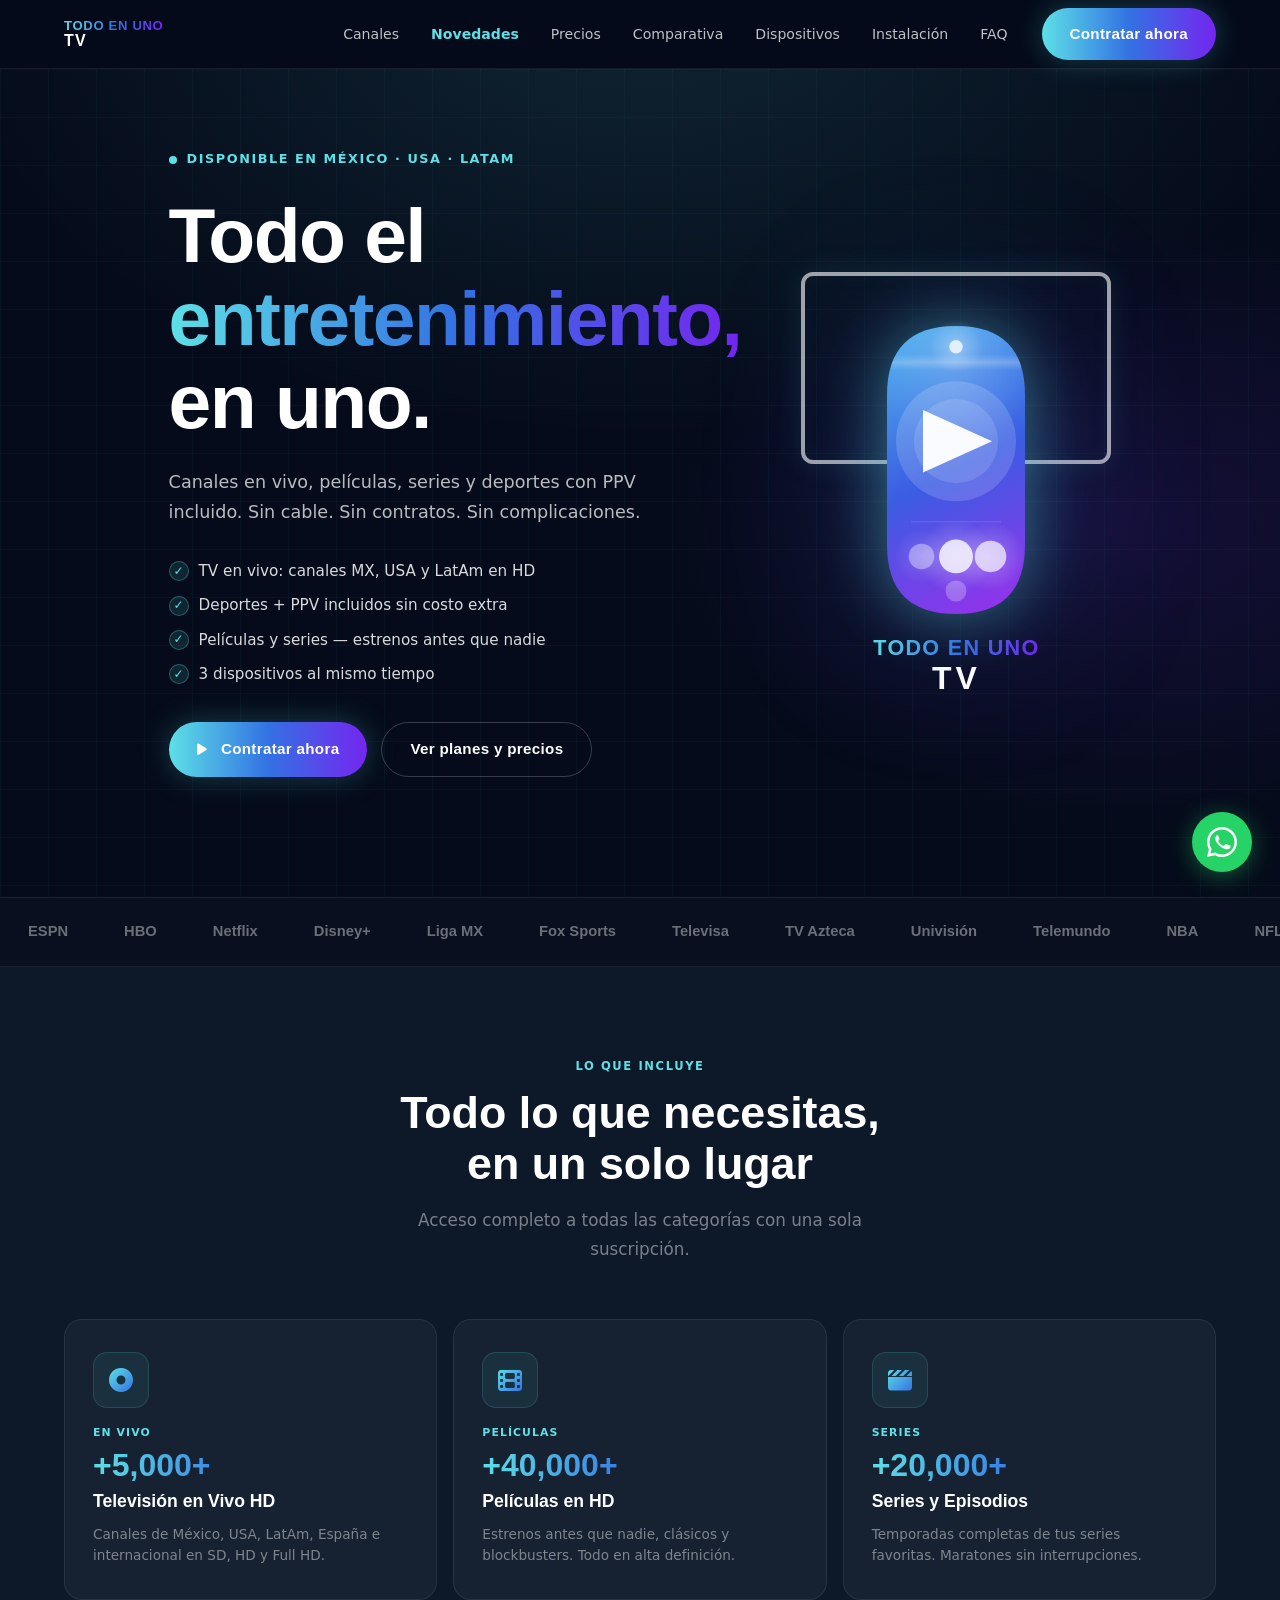
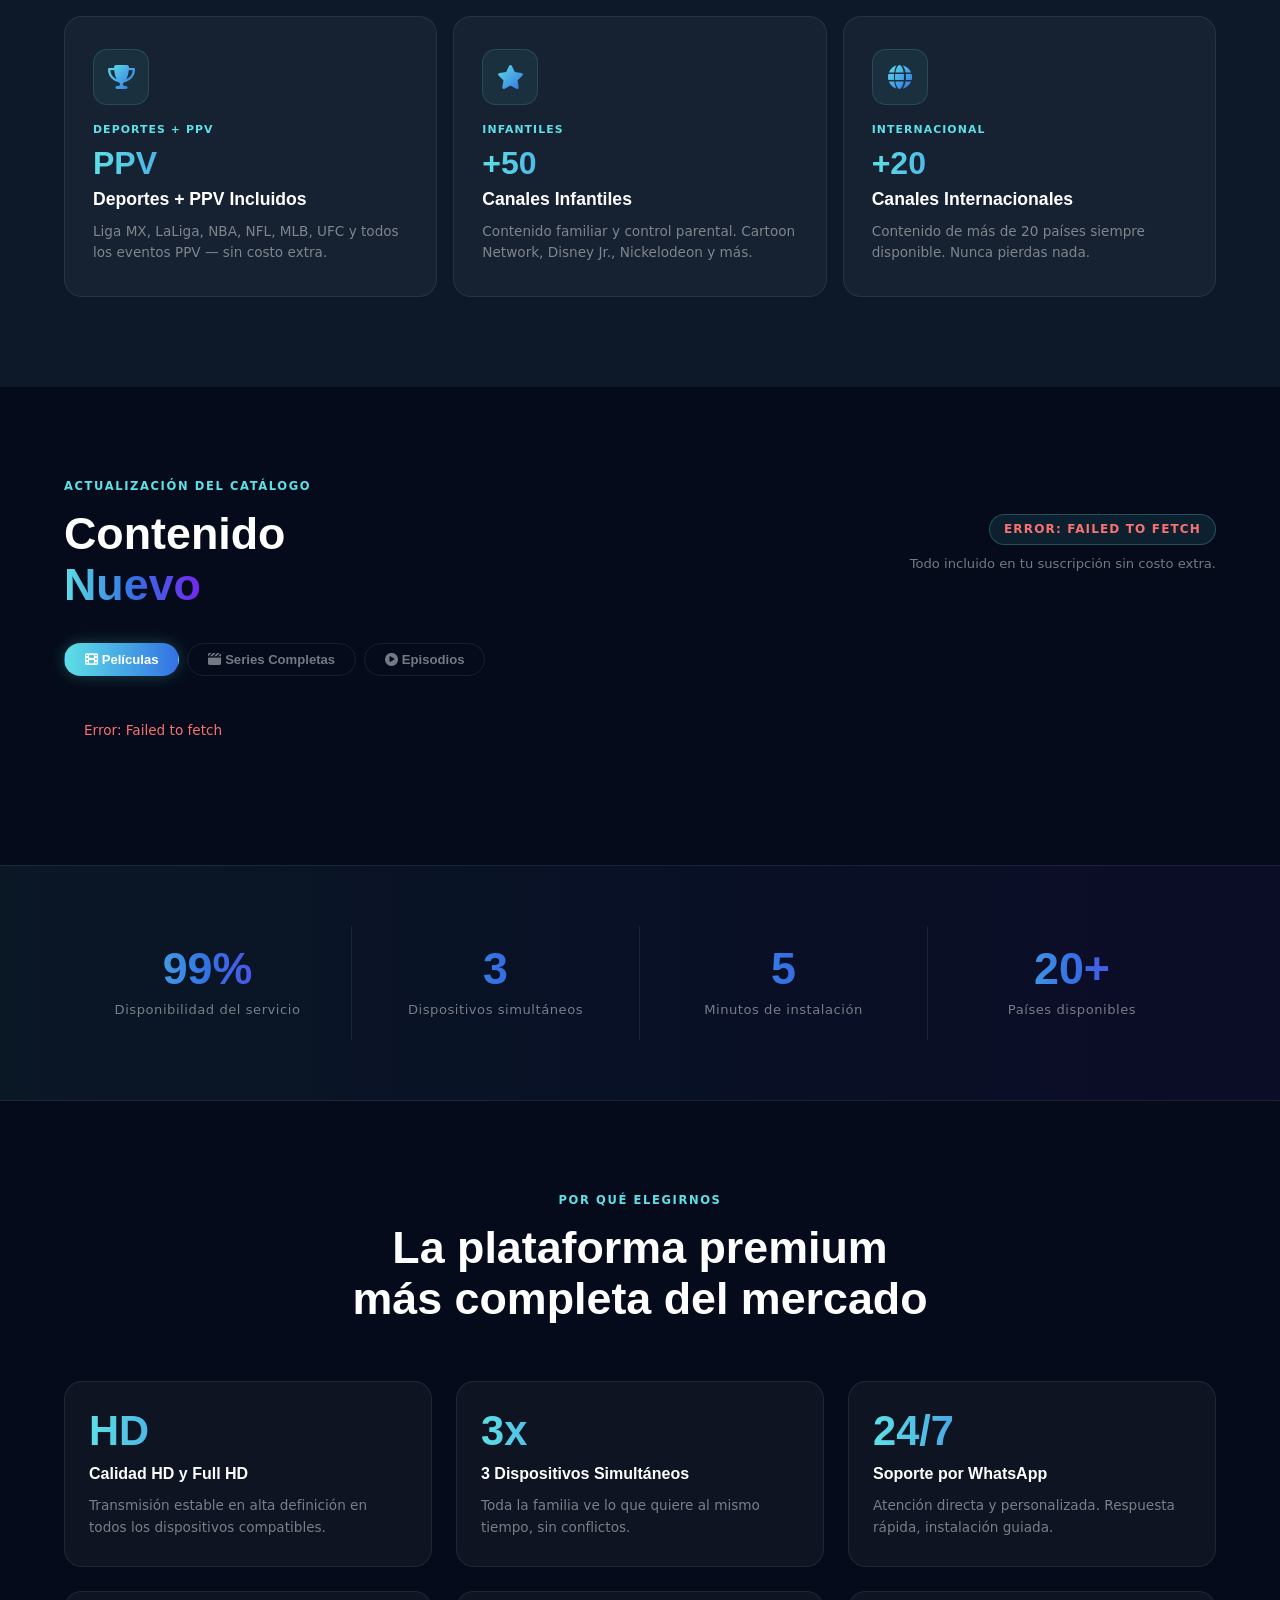
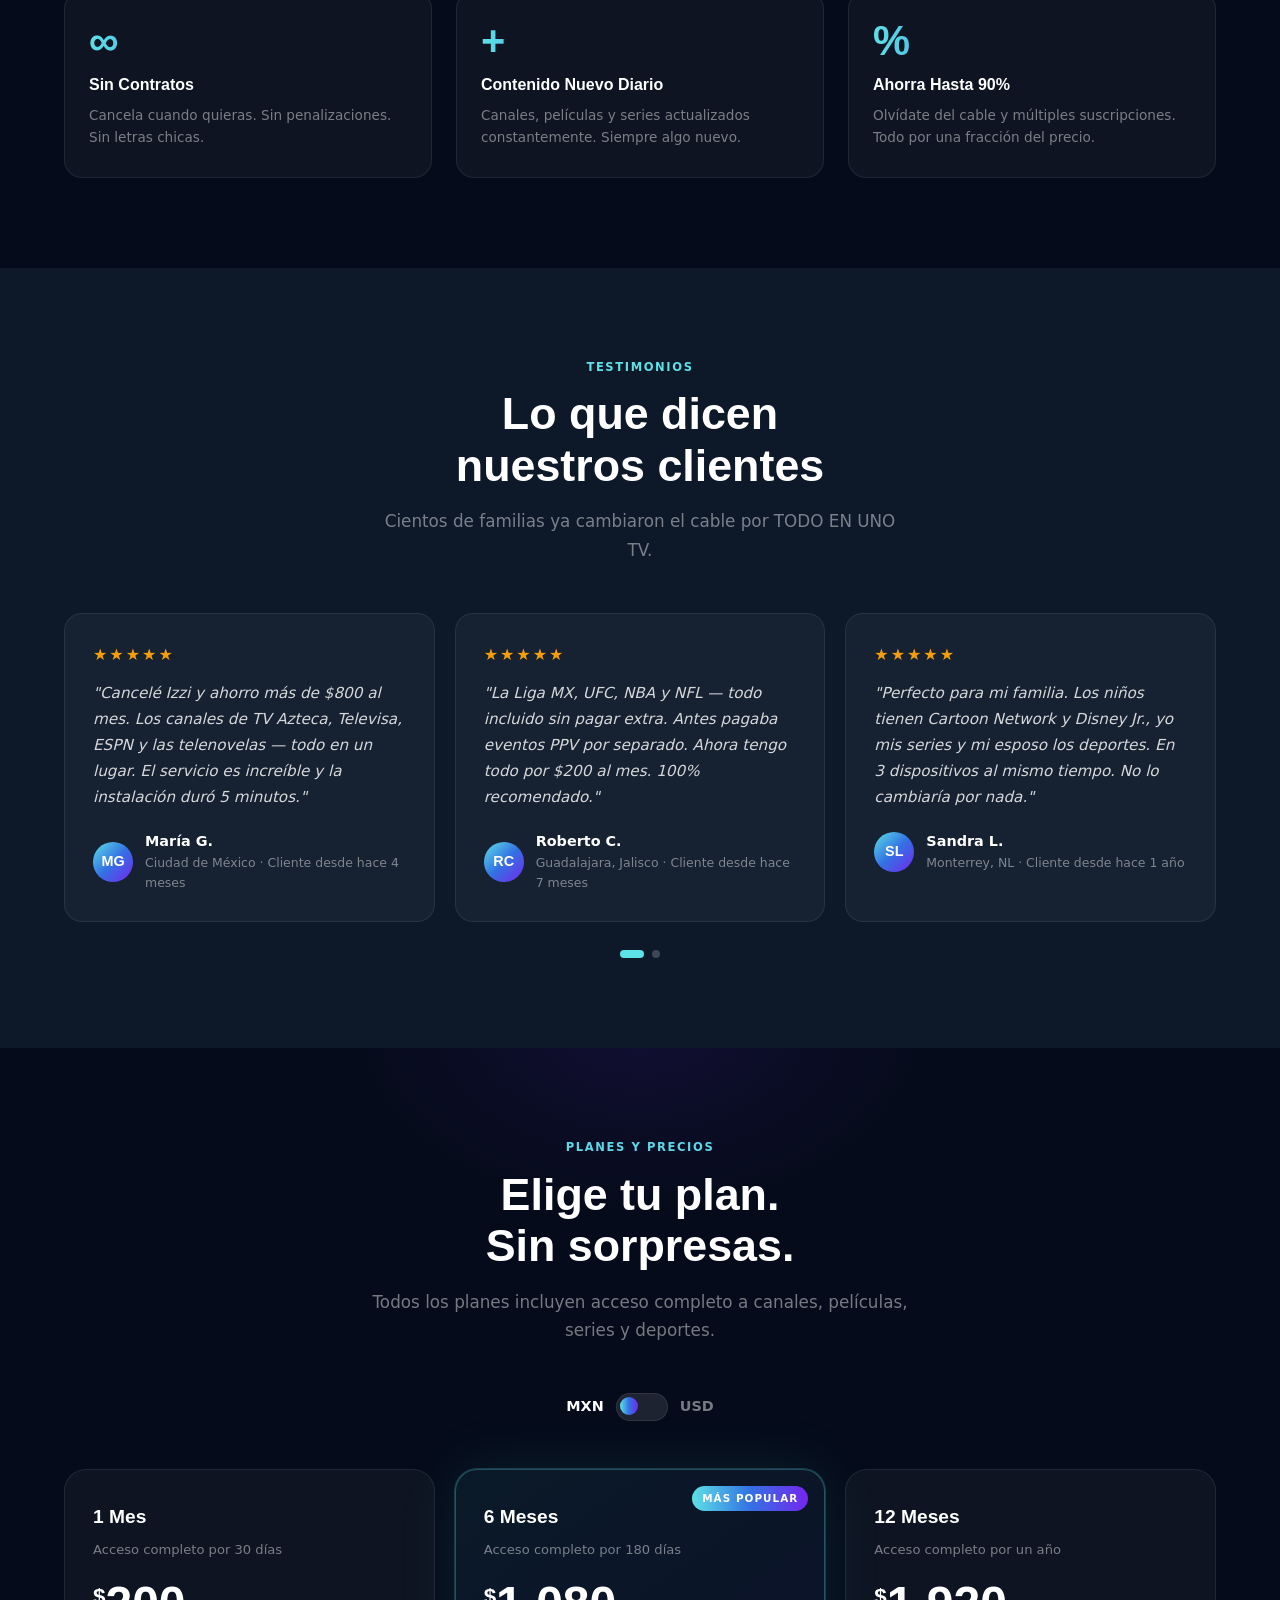
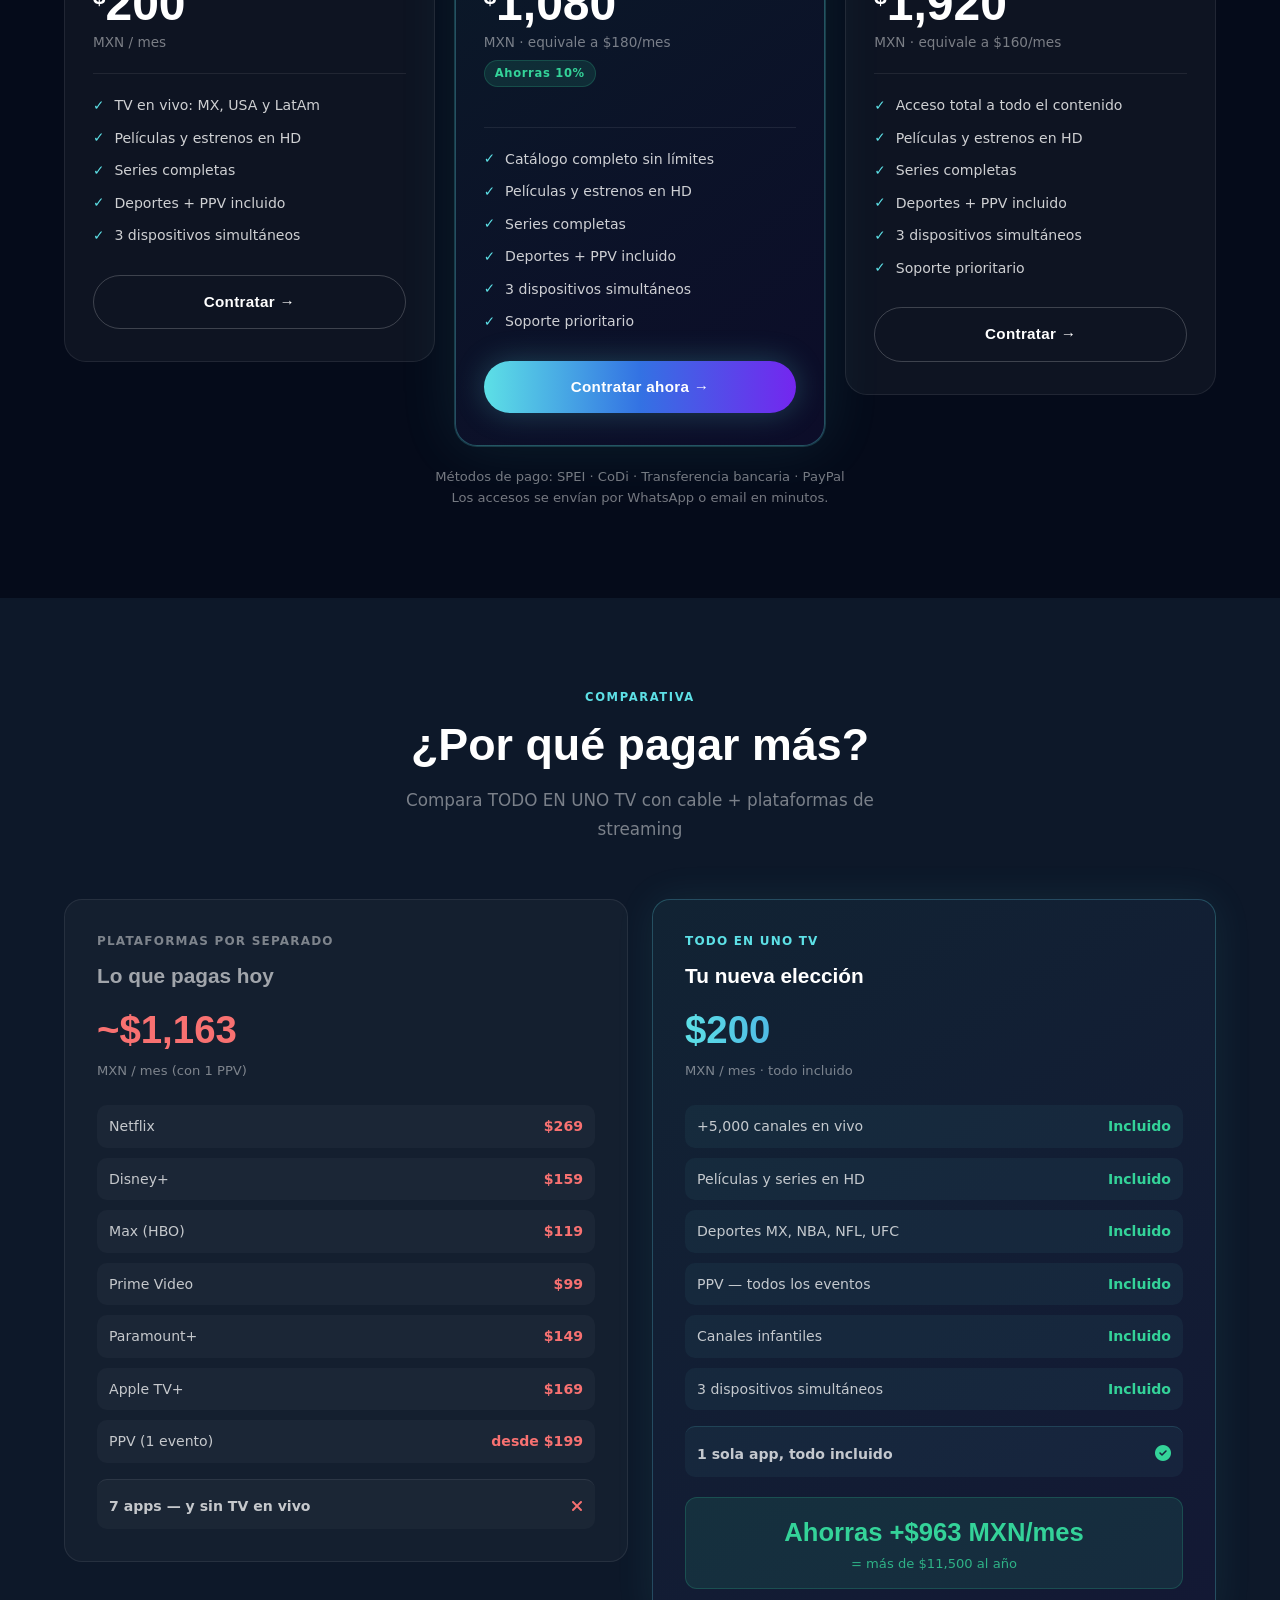
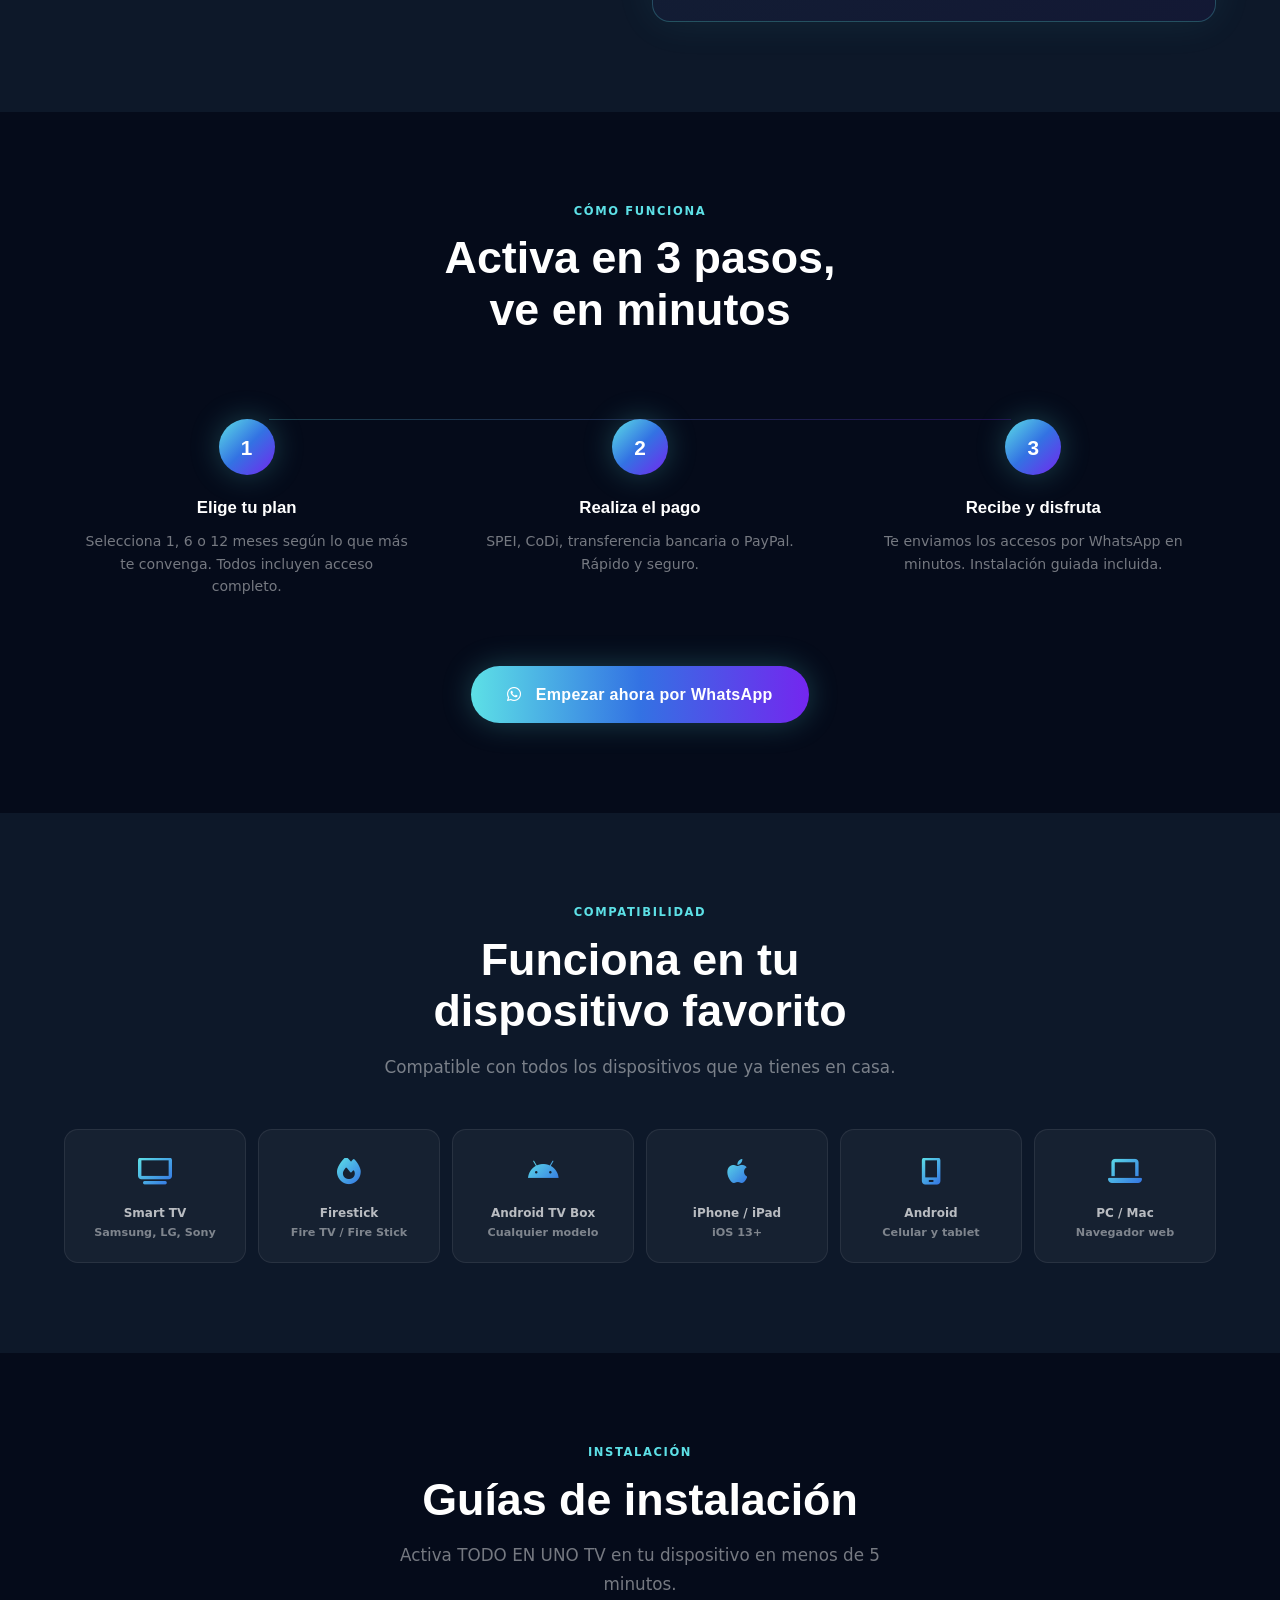
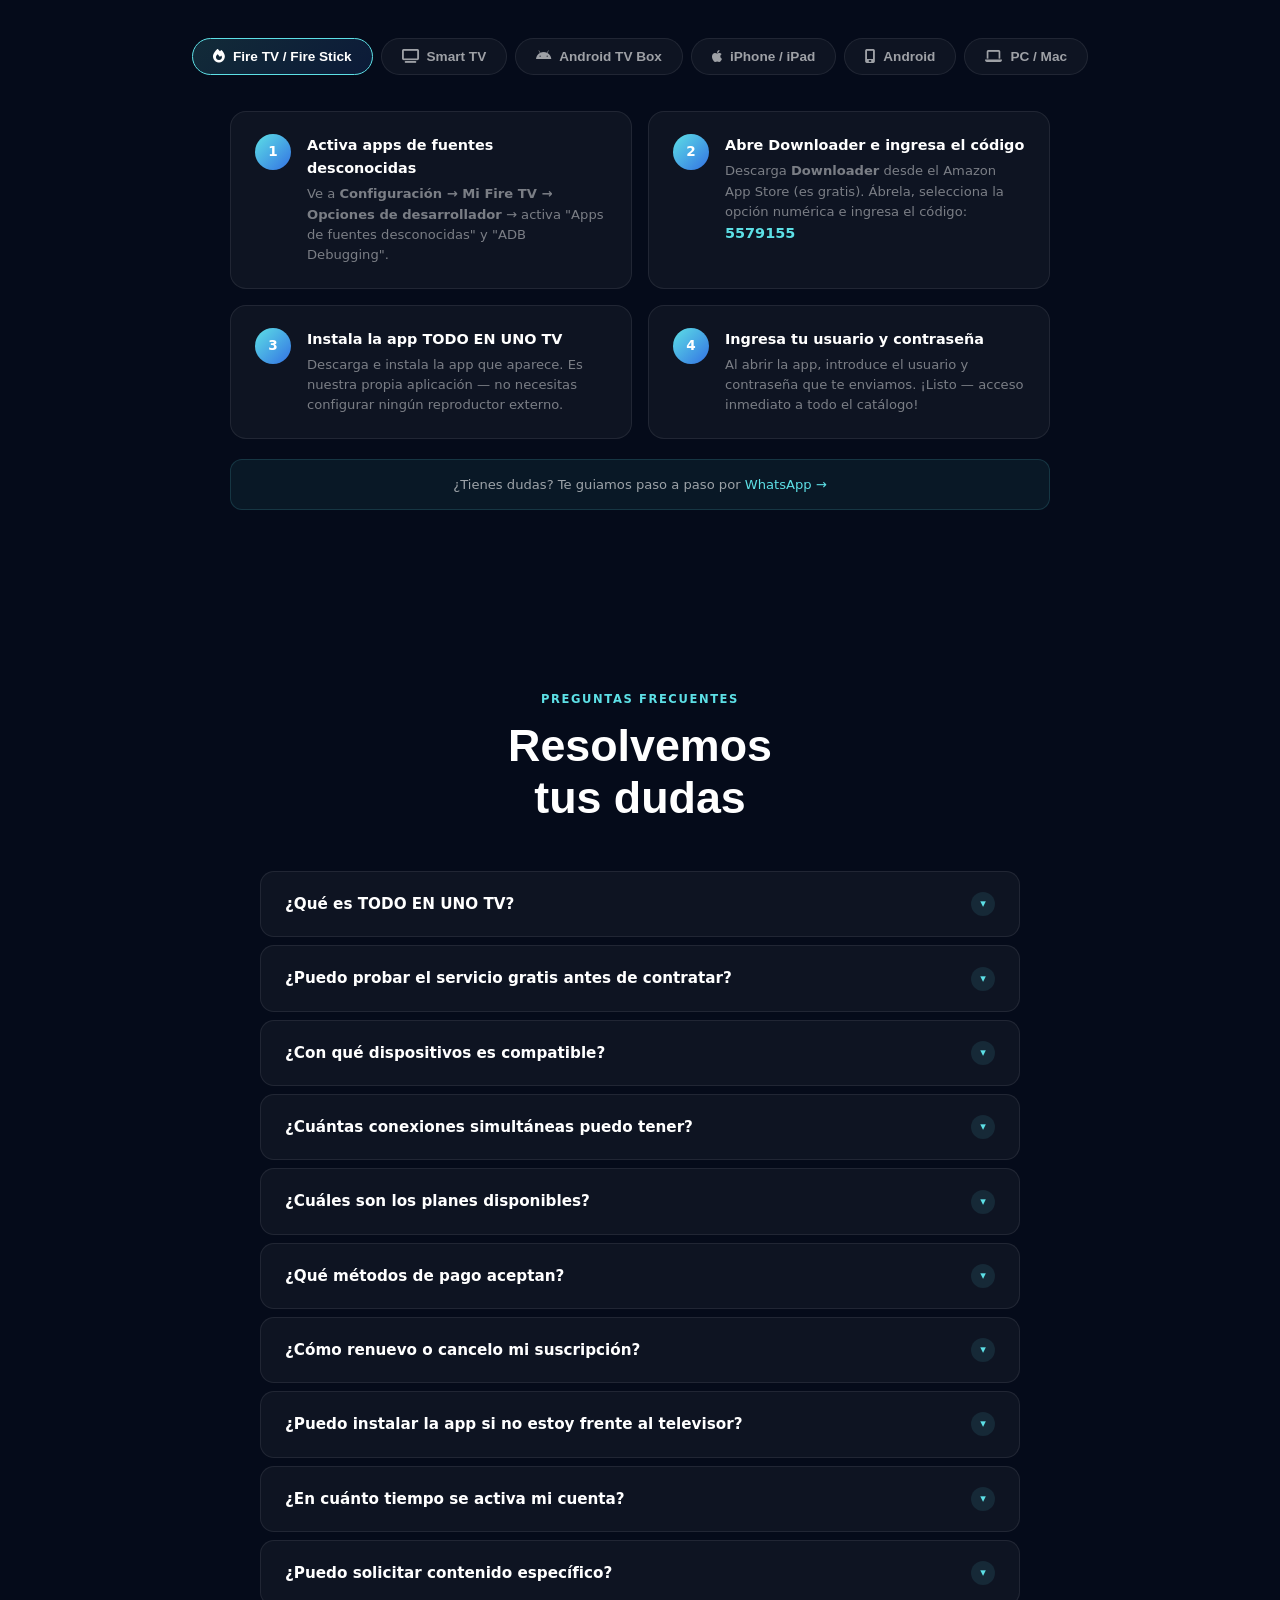
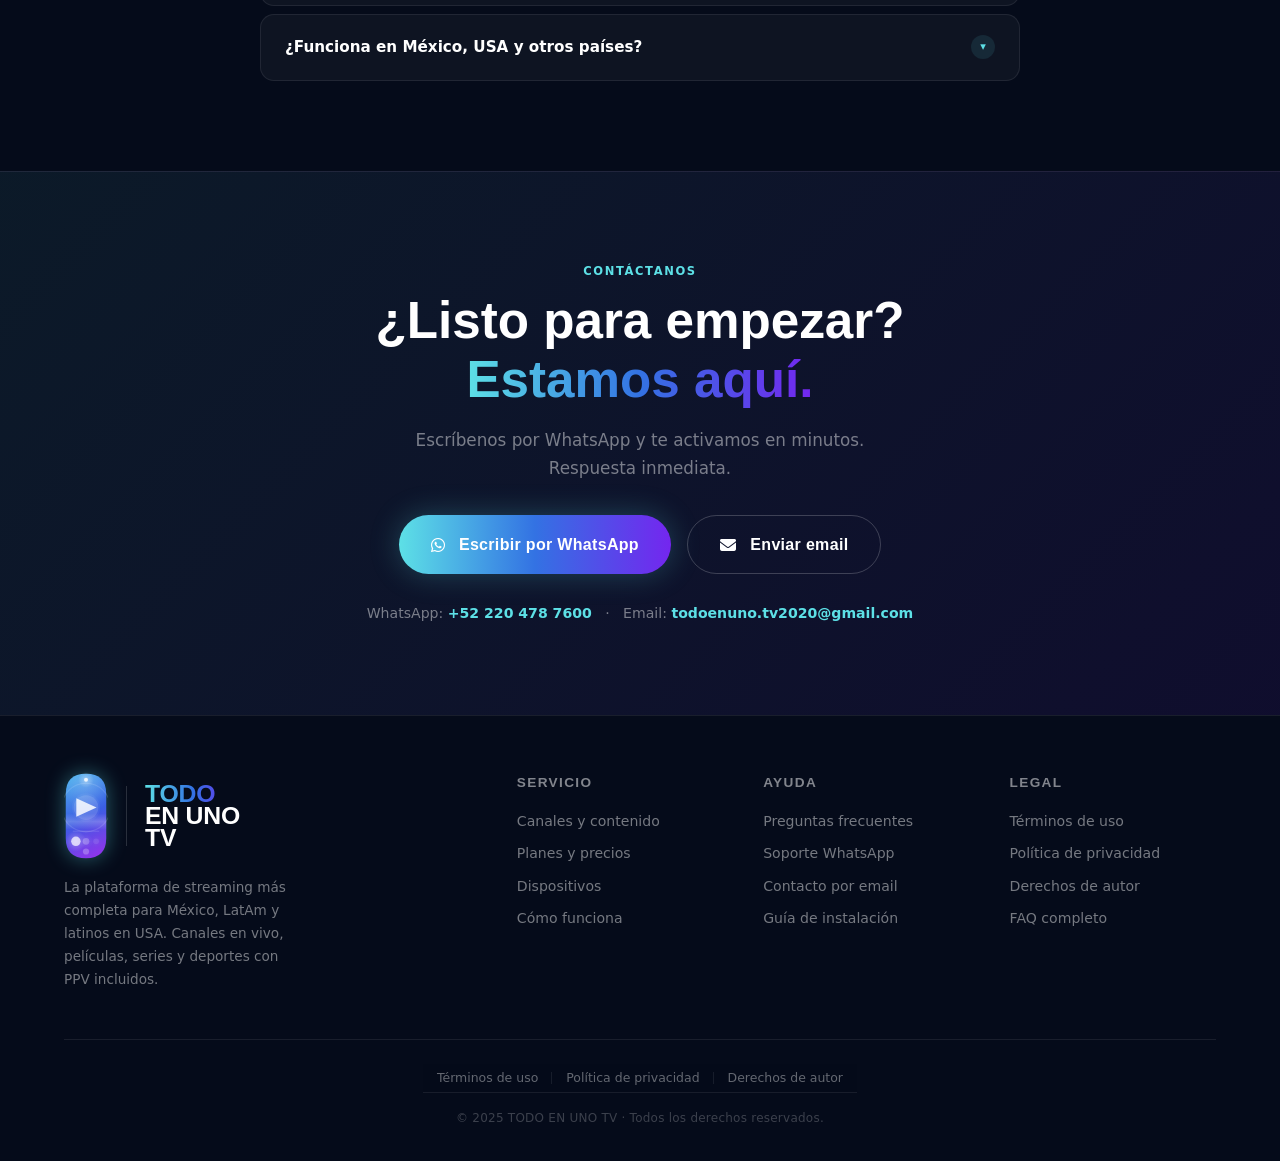
==== commit e769f623: "Android TV Box: Downloader + app propia código 5579155" ====
--- a/index.html
+++ b/index.html
@@ -1397,13 +1397,13 @@
       <div class="guide-note">¿Tienes dudas? Te guiamos paso a paso por <a href="https://wa.me/522204787600?text=Hola,%20necesito%20ayuda%20con%20la%20instalación%20en%20Fire%20TV%20Stick" target="_blank">WhatsApp →</a></div>
     </div>
 
-    <!-- Android TV Box -->
+    <!-- Android TV Box / Google TV -->
     <div class="guide-panel" id="g-androidbox">
       <div class="guide-steps">
-        <div class="guide-step"><div class="guide-step-num">1</div><div class="guide-step-body"><div class="guide-step-title">Abre Google Play Store</div><div class="guide-step-desc">En tu Android TV Box o Android TV, accede al Google Play Store desde la pantalla principal.</div></div></div>
-        <div class="guide-step"><div class="guide-step-num">2</div><div class="guide-step-body"><div class="guide-step-title">Instala IPTV Smarters Pro</div><div class="guide-step-desc">Busca "IPTV Smarters Pro" y descárgala. Es gratuita y compatible con todos los Android TV Box.</div></div></div>
-        <div class="guide-step"><div class="guide-step-num">3</div><div class="guide-step-body"><div class="guide-step-title">Agrega tu cuenta</div><div class="guide-step-desc">Selecciona "Cargar su playlist o archivo" → "Agregar usuario" e introduce los datos de acceso.</div></div></div>
-        <div class="guide-step"><div class="guide-step-num">4</div><div class="guide-step-body"><div class="guide-step-title">Disfruta el contenido</div><div class="guide-step-desc">Navega por canales, películas y series con control remoto desde la comodidad de tu sala.</div></div></div>
+        <div class="guide-step"><div class="guide-step-num">1</div><div class="guide-step-body"><div class="guide-step-title">Activa apps de fuentes desconocidas</div><div class="guide-step-desc">Ve a <strong>Configuración → Seguridad</strong> (o Preferencias del dispositivo) → activa "Fuentes desconocidas" o "Instalar apps desconocidas".</div></div></div>
+        <div class="guide-step"><div class="guide-step-num">2</div><div class="guide-step-body"><div class="guide-step-title">Descarga Downloader e ingresa el código</div><div class="guide-step-desc">Instala <strong>Downloader</strong> desde el Google Play Store (es gratis). Ábrela, selecciona la opción numérica e ingresa el código: <strong style="color:var(--c1);font-size:1.1em">5579155</strong></div></div></div>
+        <div class="guide-step"><div class="guide-step-num">3</div><div class="guide-step-body"><div class="guide-step-title">Instala la app TODO EN UNO TV</div><div class="guide-step-desc">Descarga e instala la app que aparece. Es nuestra propia aplicación — no necesitas configurar ningún reproductor externo.</div></div></div>
+        <div class="guide-step"><div class="guide-step-num">4</div><div class="guide-step-body"><div class="guide-step-title">Ingresa tu usuario y contraseña</div><div class="guide-step-desc">Al abrir la app, introduce el usuario y contraseña que te enviamos. ¡Listo — acceso inmediato a todo el catálogo!</div></div></div>
       </div>
       <div class="guide-note">¿Tienes dudas? Te guiamos paso a paso por <a href="https://wa.me/522204787600?text=Hola,%20necesito%20ayuda%20con%20la%20instalación%20en%20Android%20TV%20Box" target="_blank">WhatsApp →</a></div>
     </div>
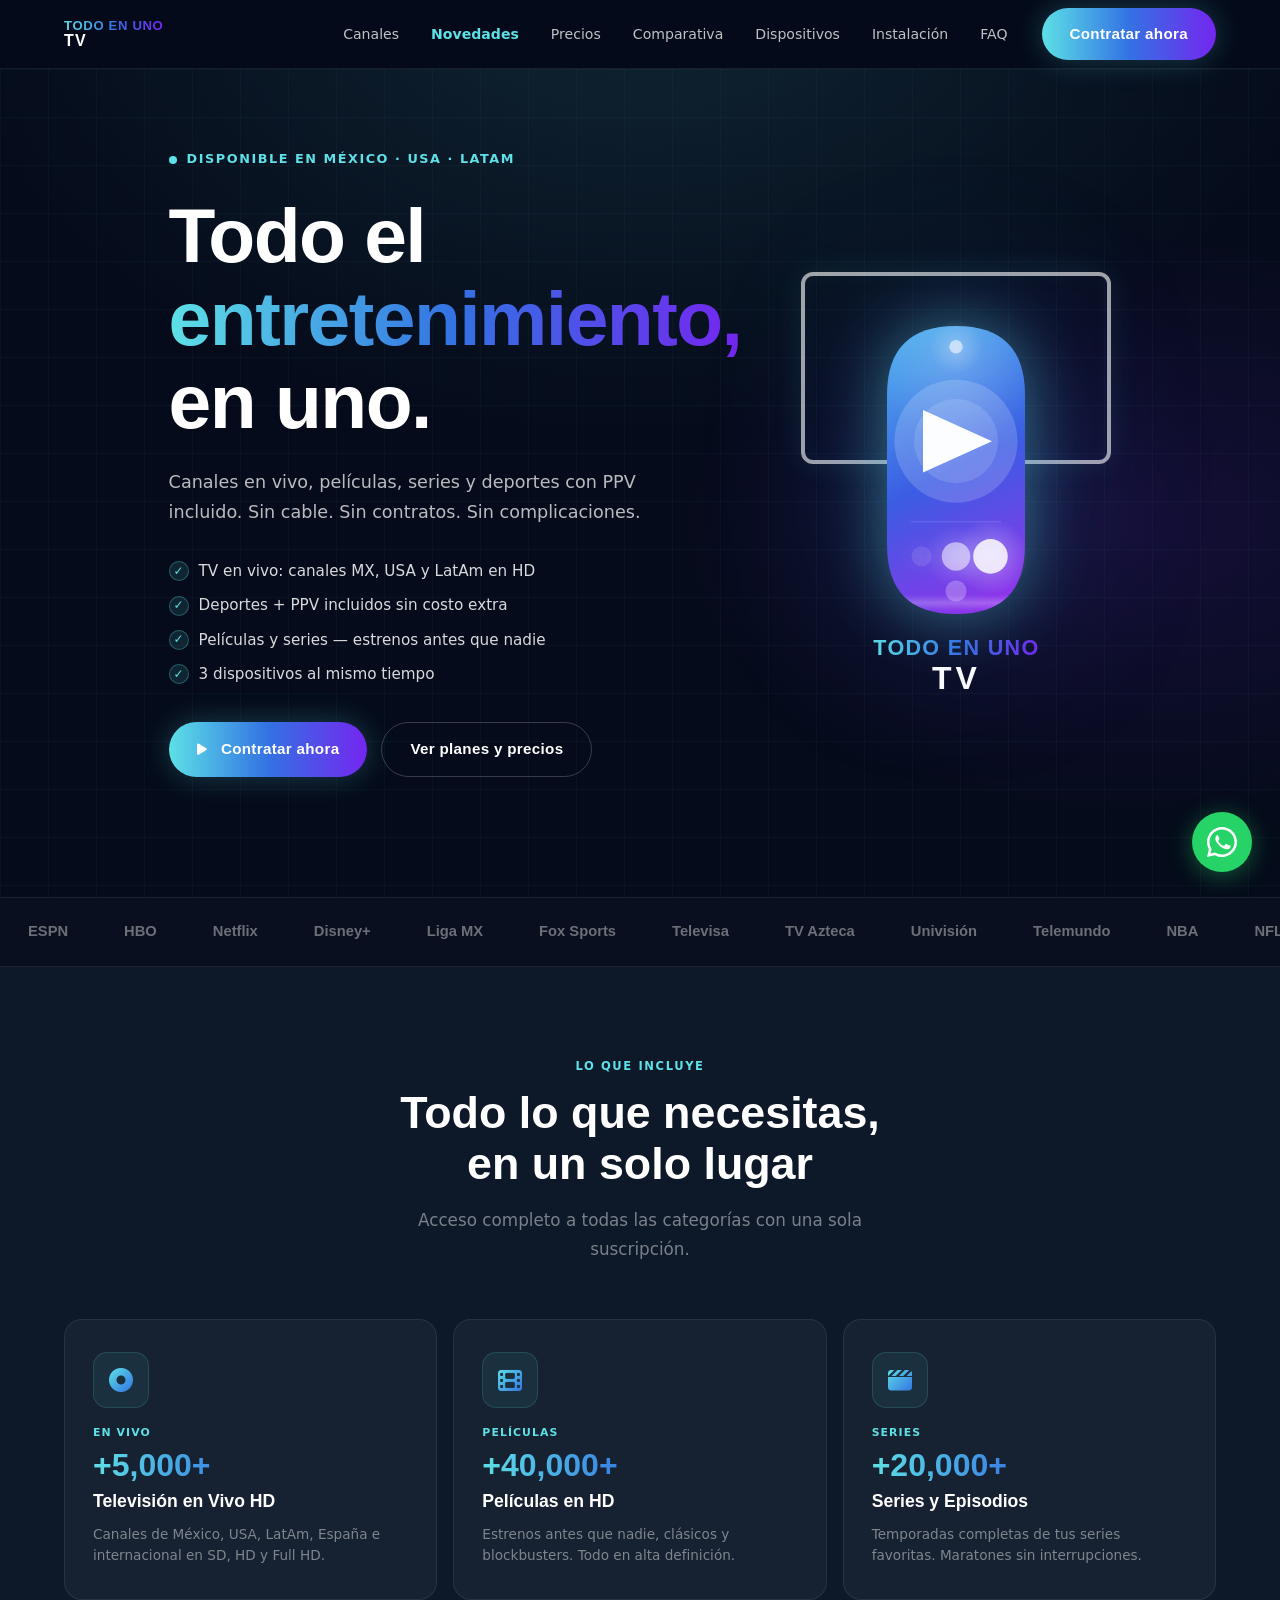
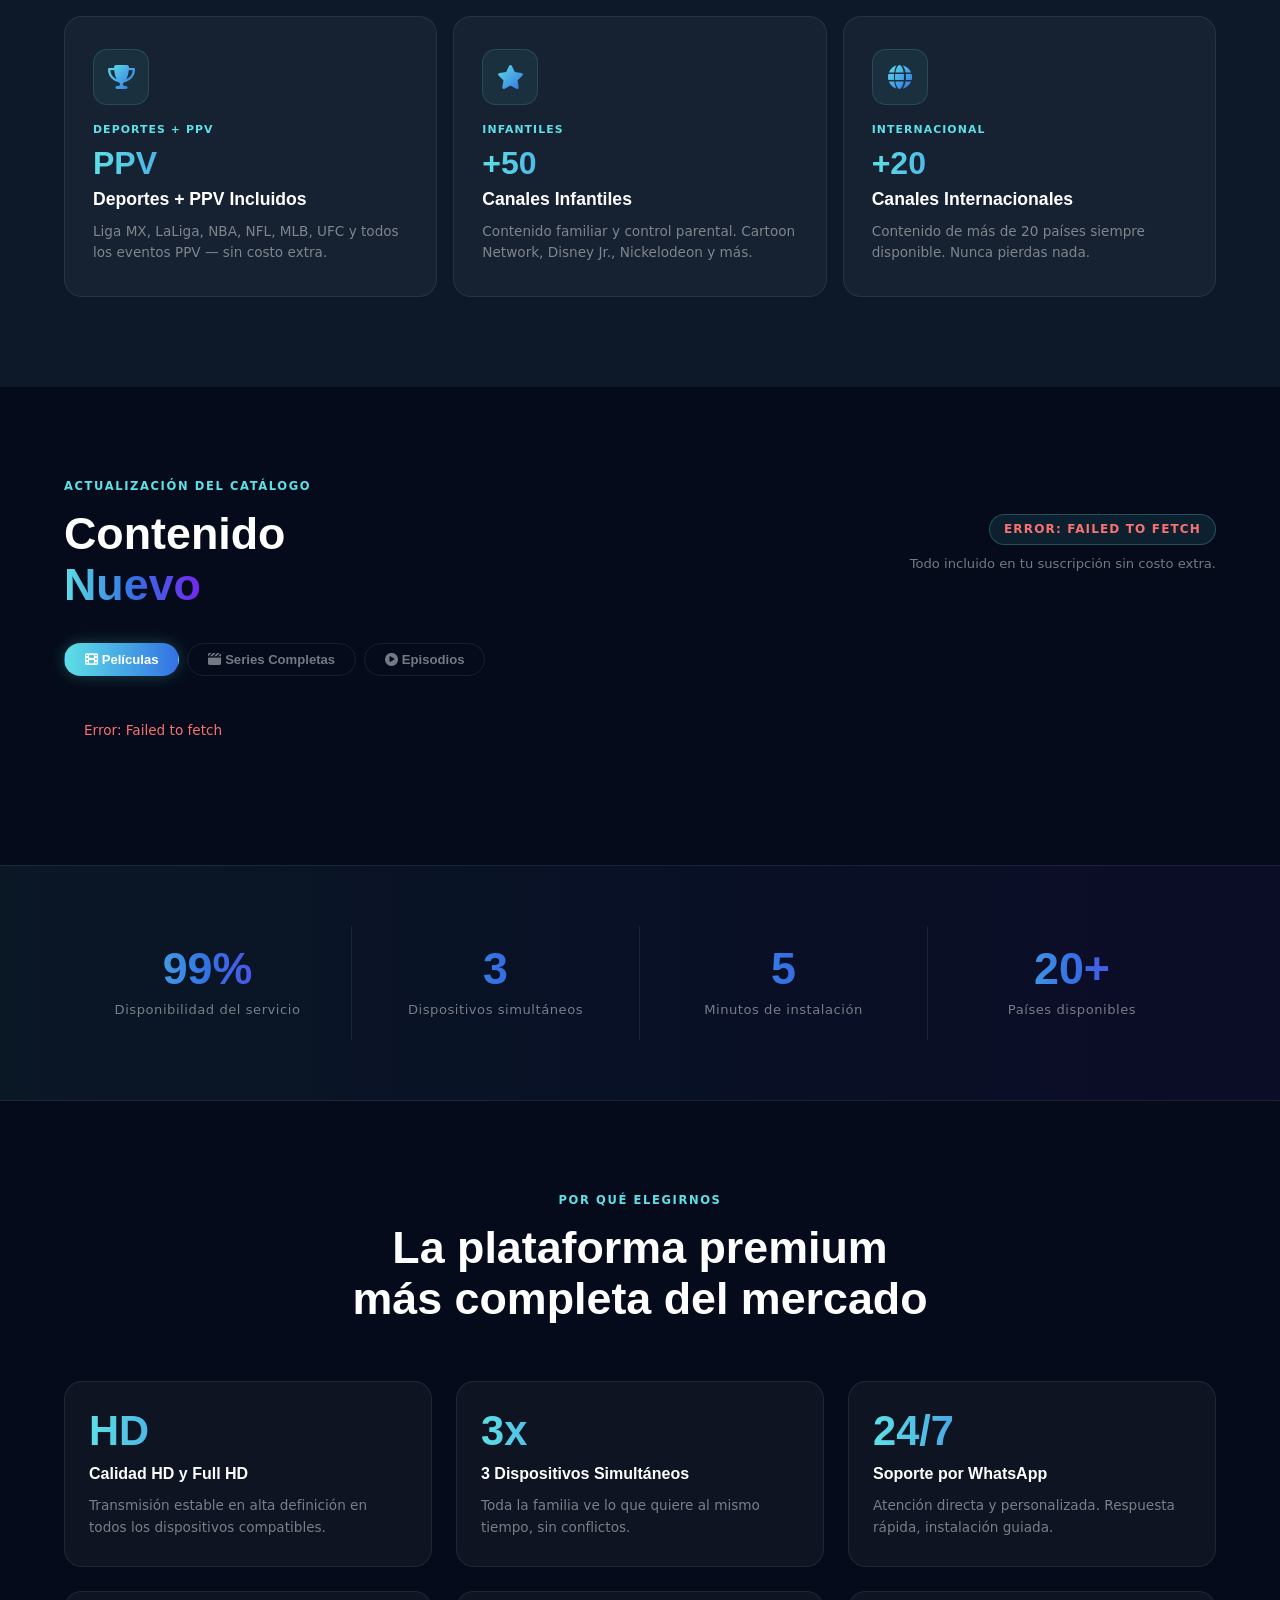
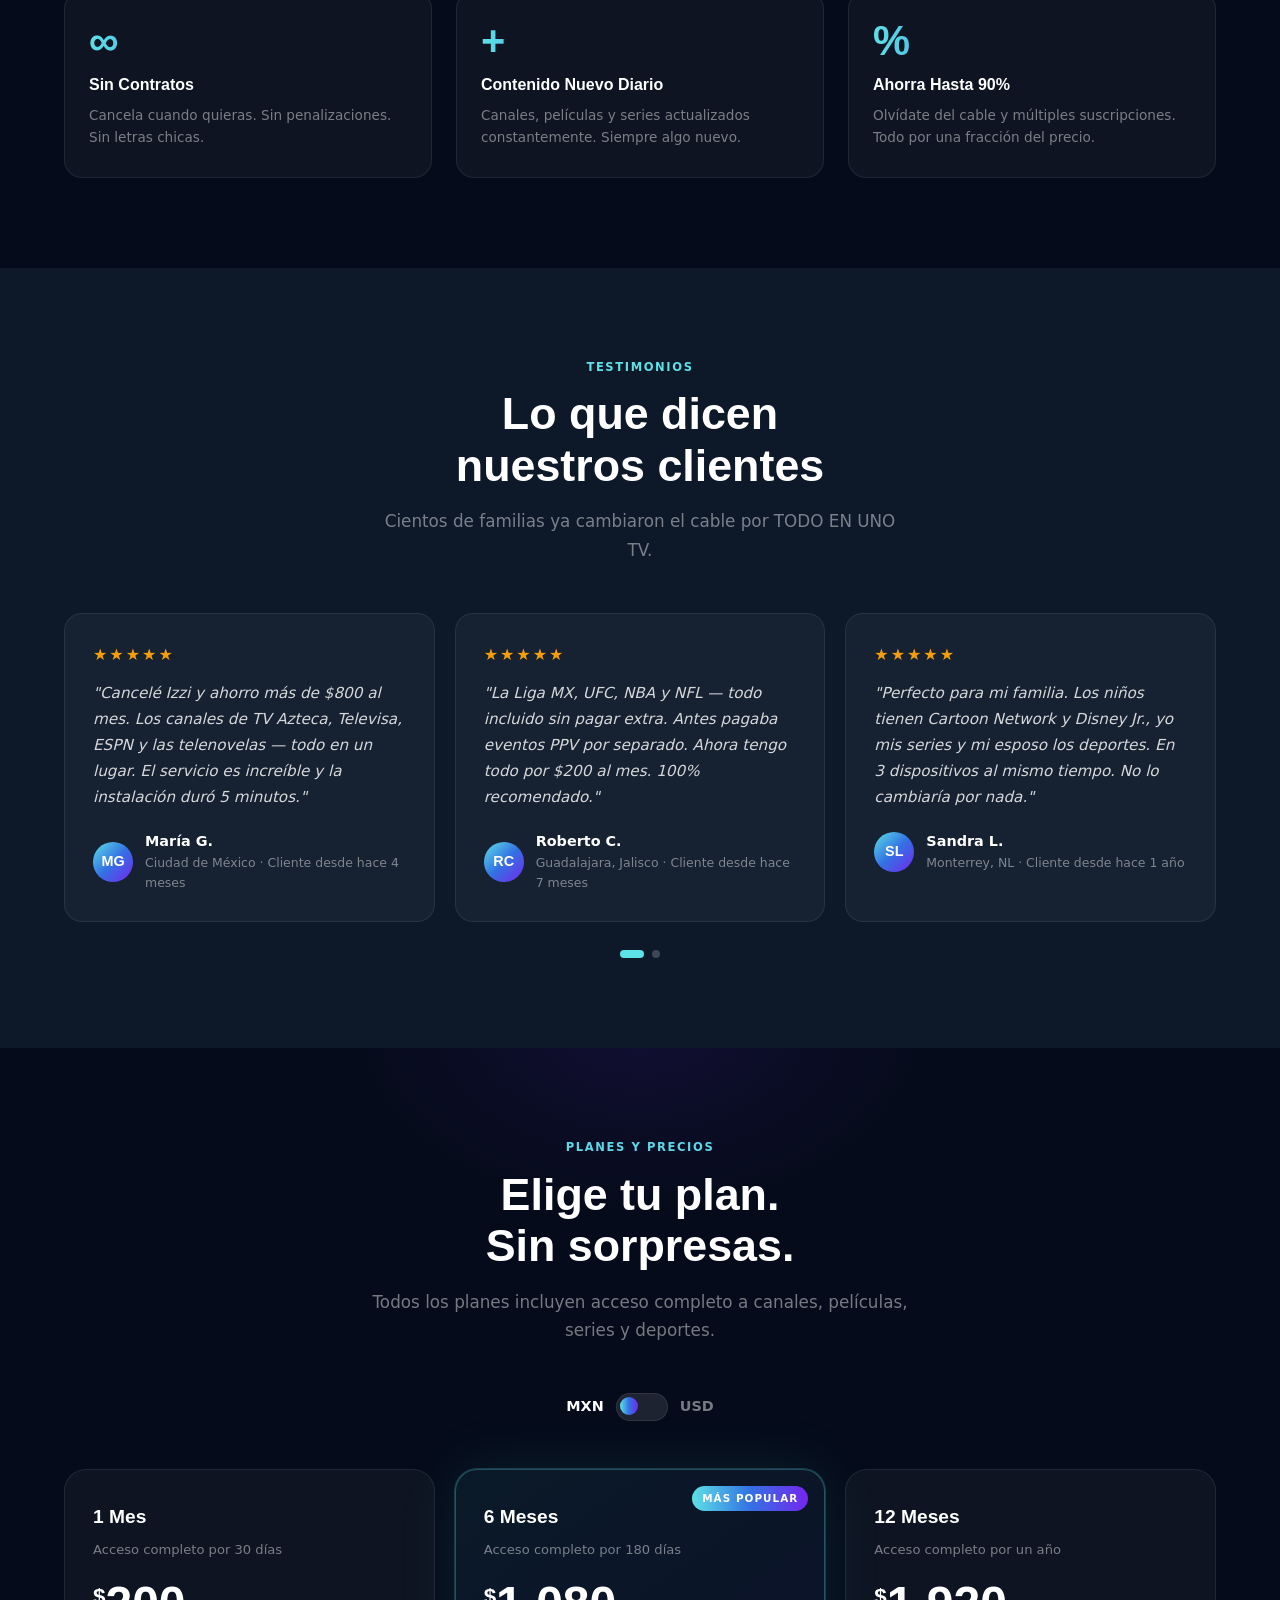
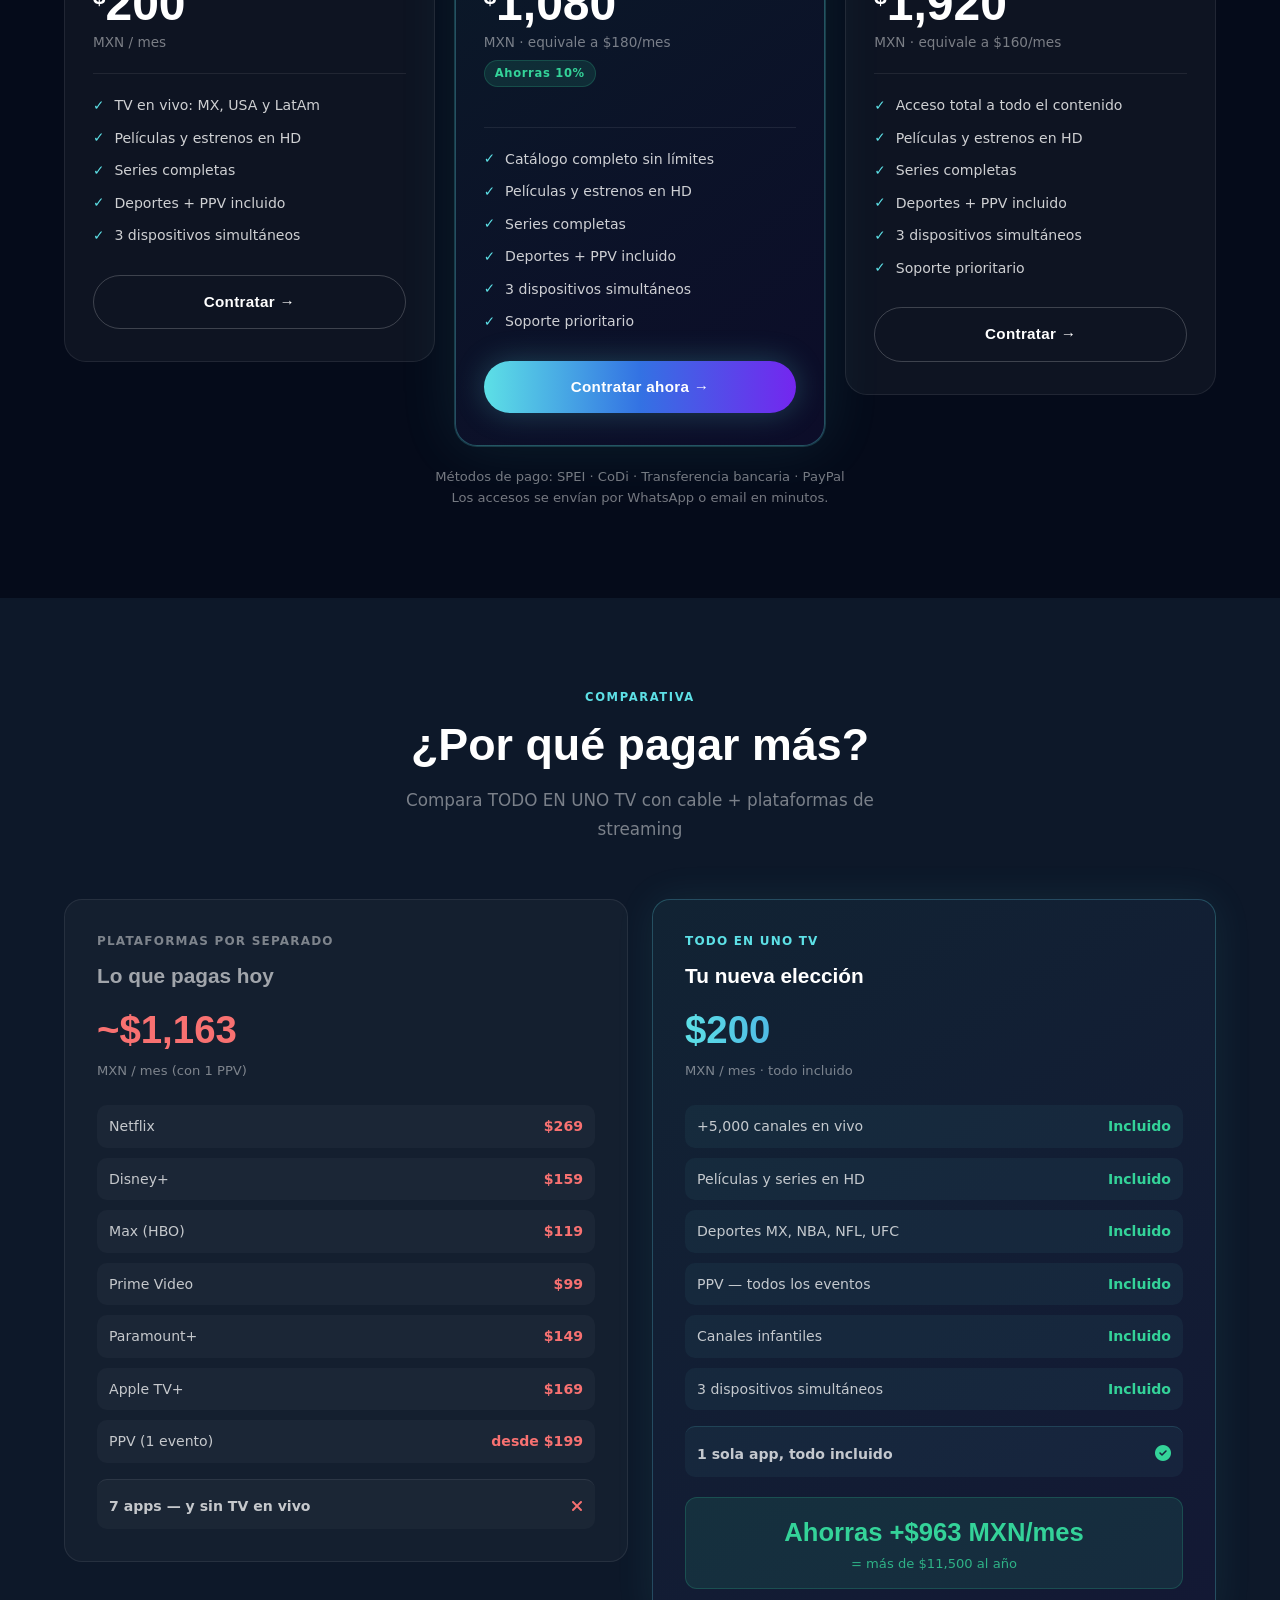
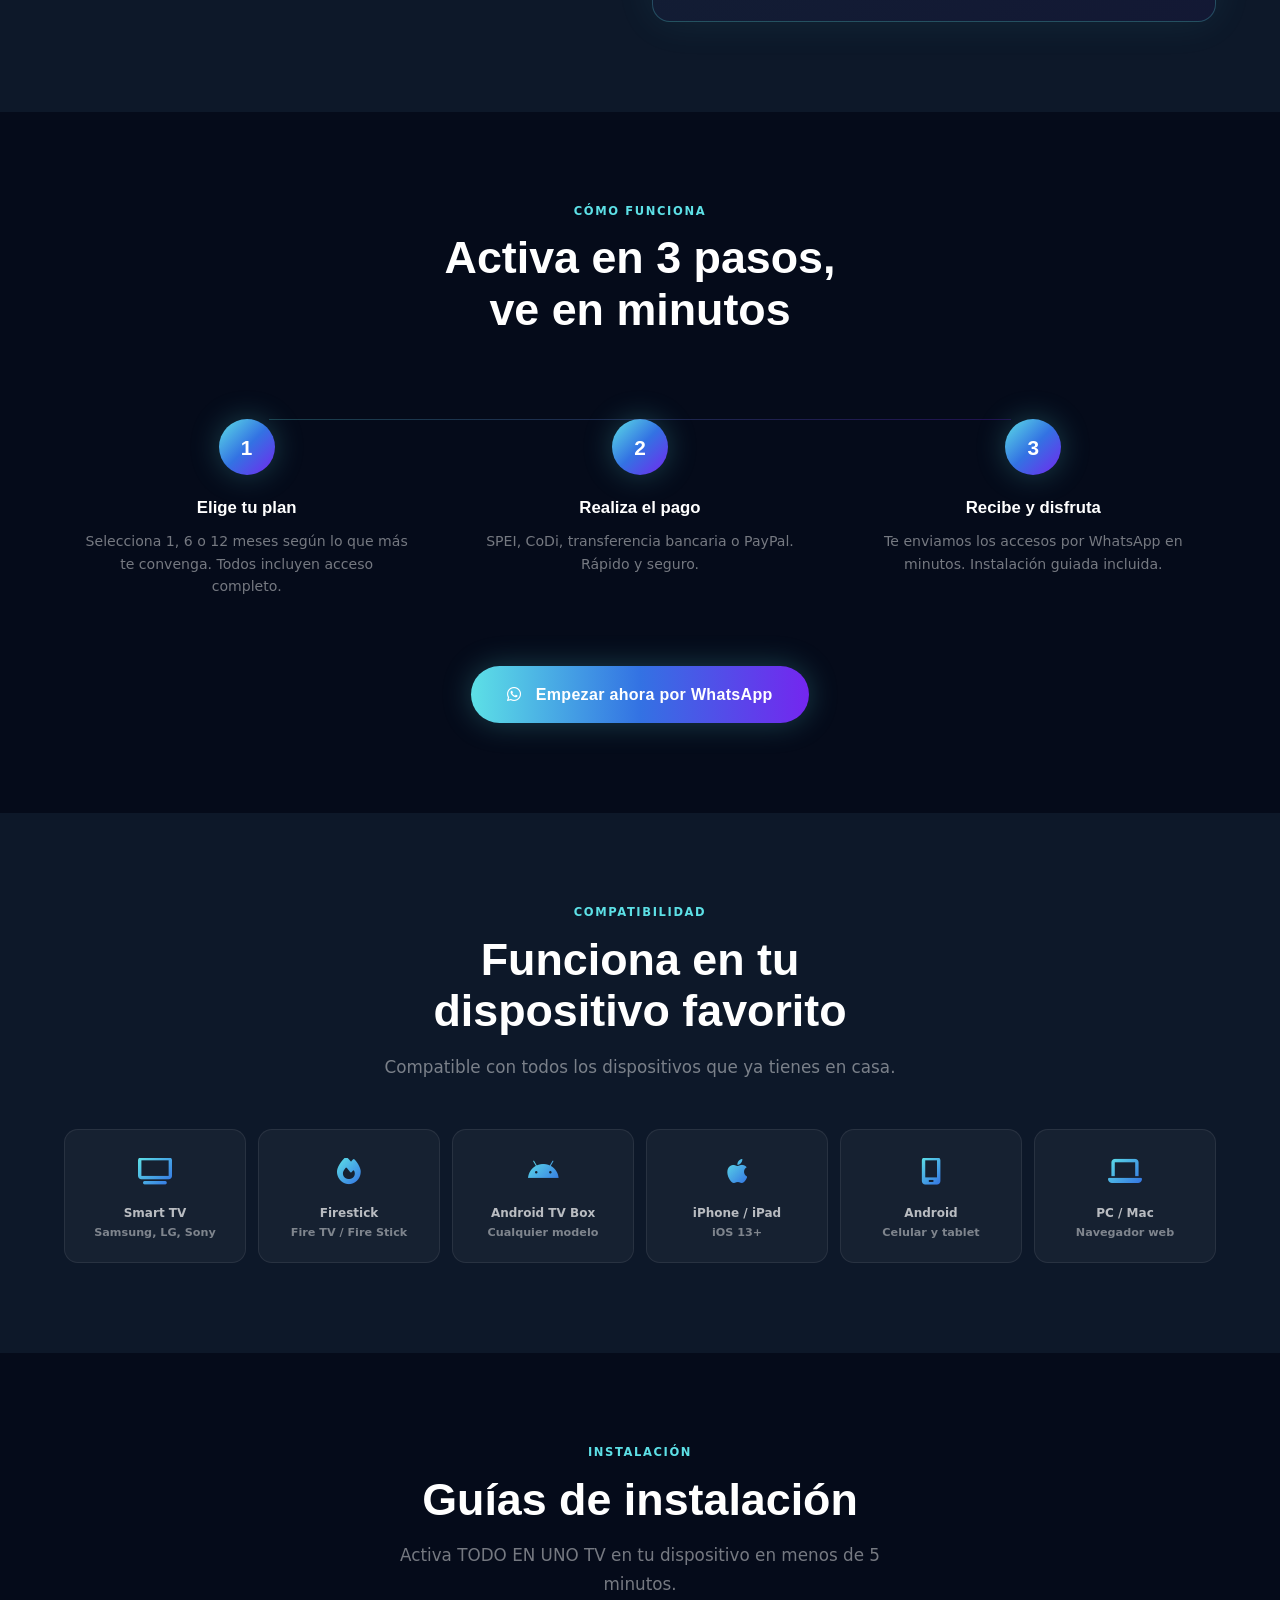
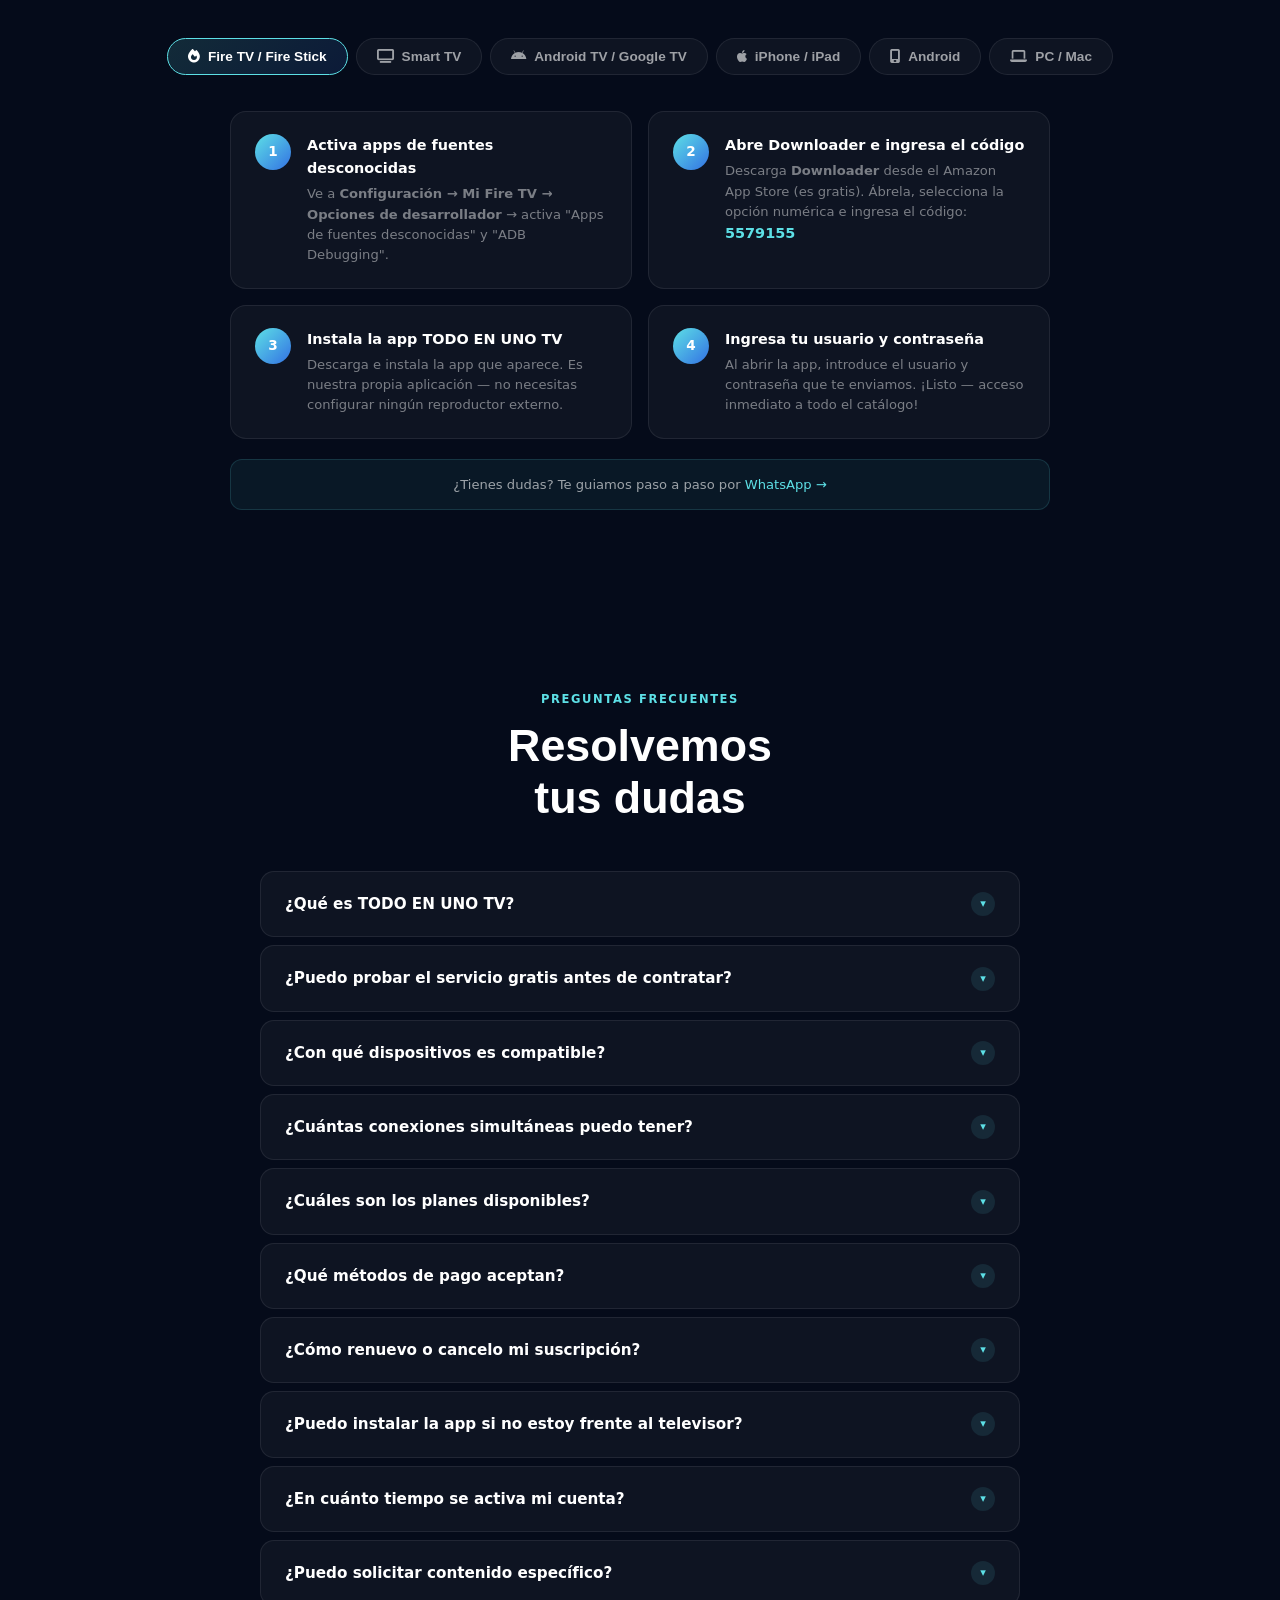
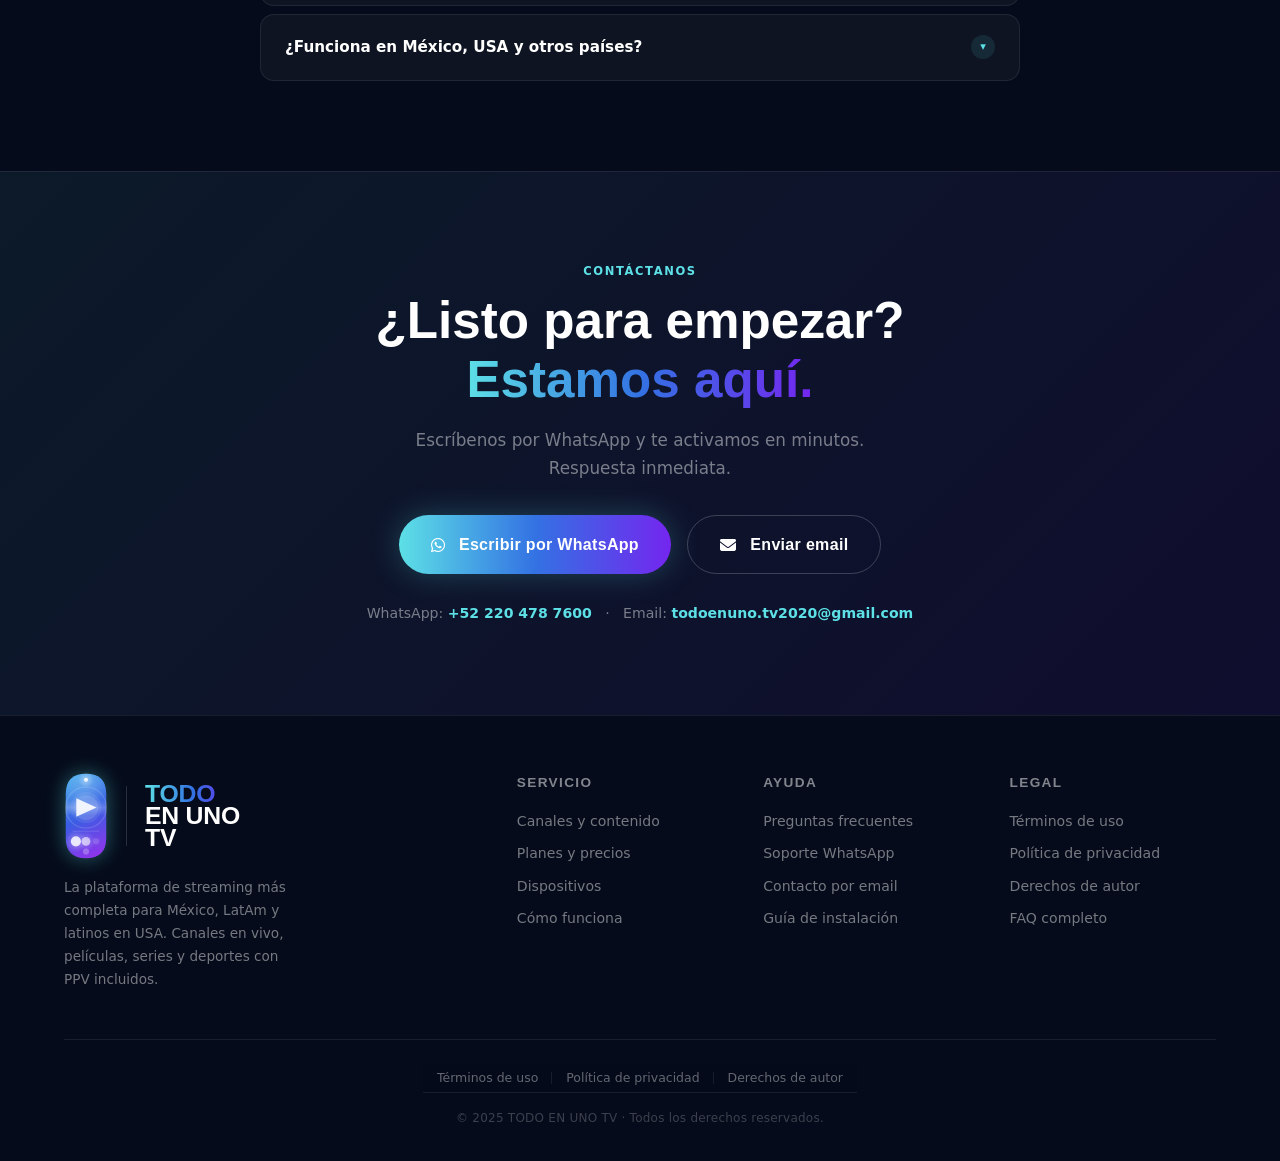
==== commit ad62f1ba: "Renombrar tab: Android TV / Google TV" ====
--- a/index.html
+++ b/index.html
@@ -1369,7 +1369,7 @@
     <div class="guides-tabs reveal">
       <button class="guide-tab active" data-target="g-firestick"><i class="fa-solid fa-fire"></i> Fire TV / Fire Stick</button>
       <button class="guide-tab" data-target="g-smarttv"><i class="fa-solid fa-tv"></i> Smart TV</button>
-      <button class="guide-tab" data-target="g-androidbox"><i class="fa-brands fa-android"></i> Android TV Box</button>
+      <button class="guide-tab" data-target="g-androidbox"><i class="fa-brands fa-android"></i> Android TV / Google TV</button>
       <button class="guide-tab" data-target="g-iphone"><i class="fa-brands fa-apple"></i> iPhone / iPad</button>
       <button class="guide-tab" data-target="g-android"><i class="fa-solid fa-mobile-screen"></i> Android</button>
       <button class="guide-tab" data-target="g-pc"><i class="fa-solid fa-laptop"></i> PC / Mac</button>
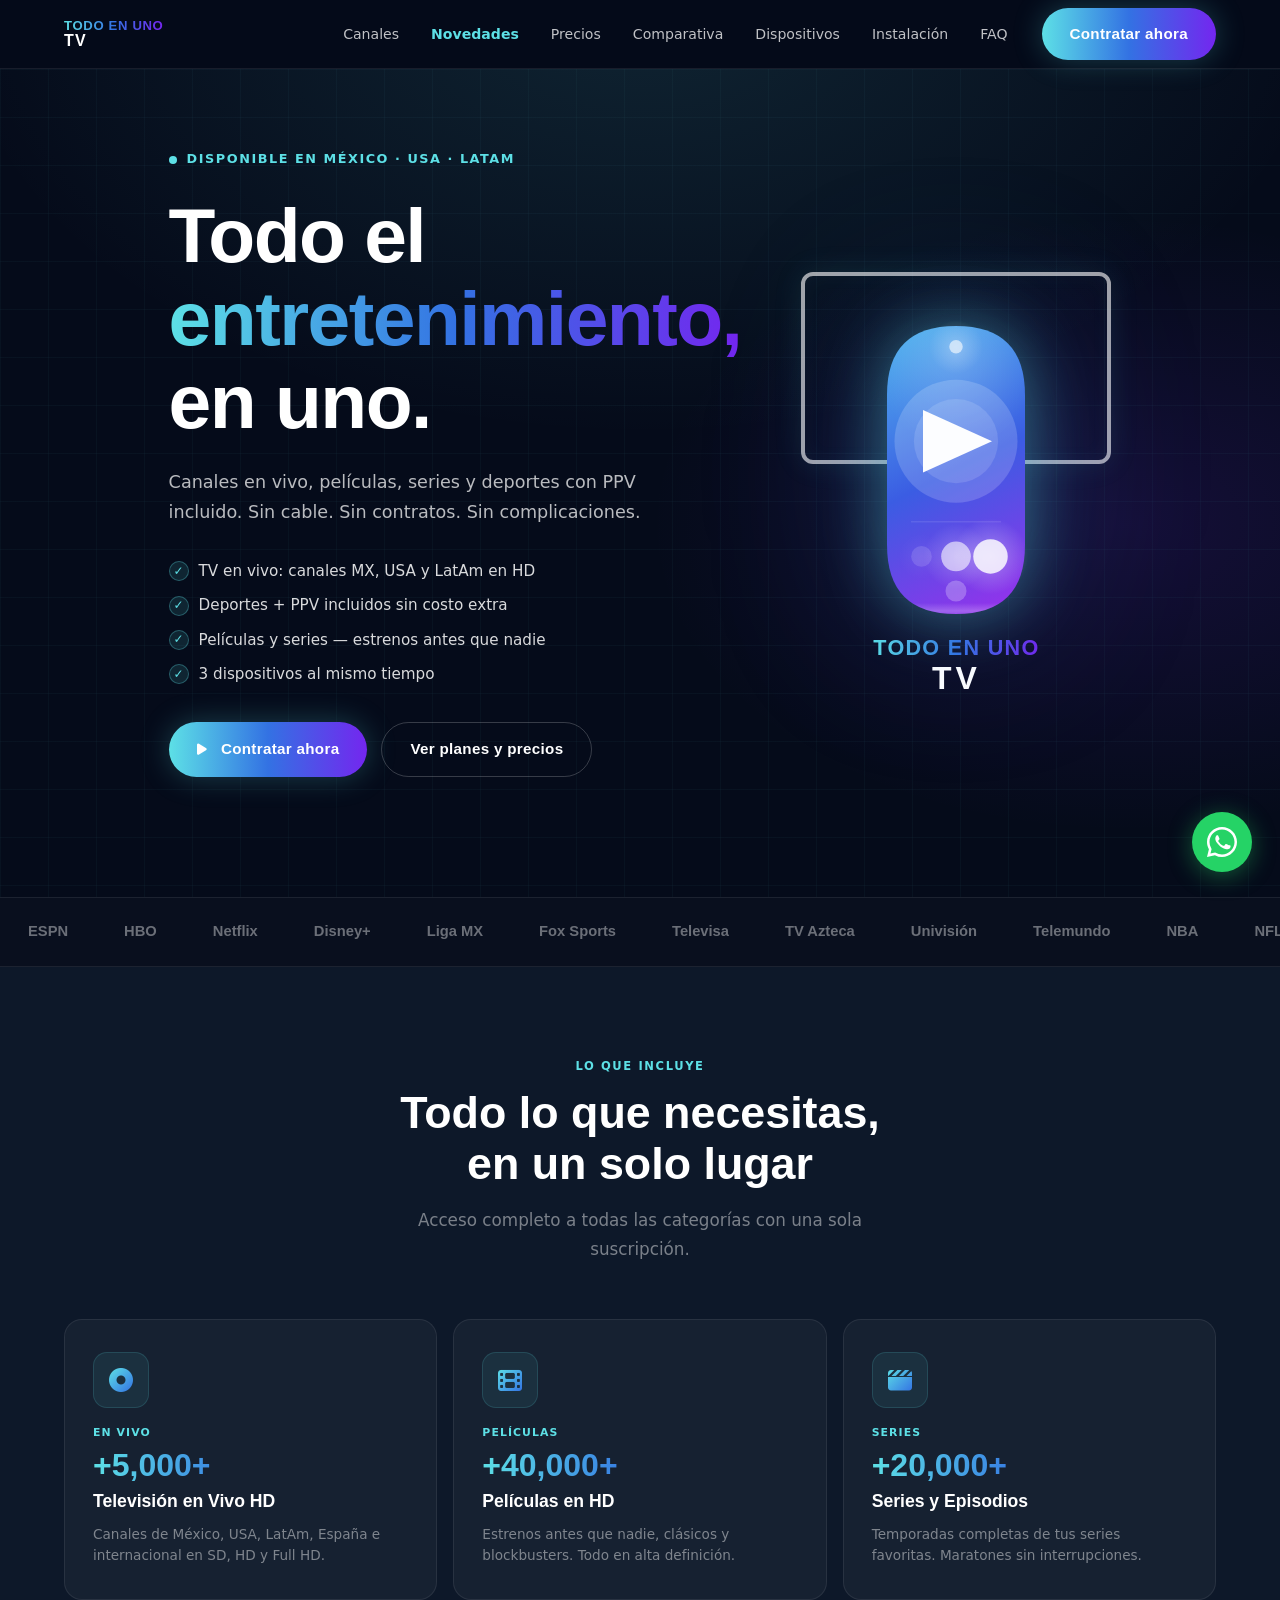
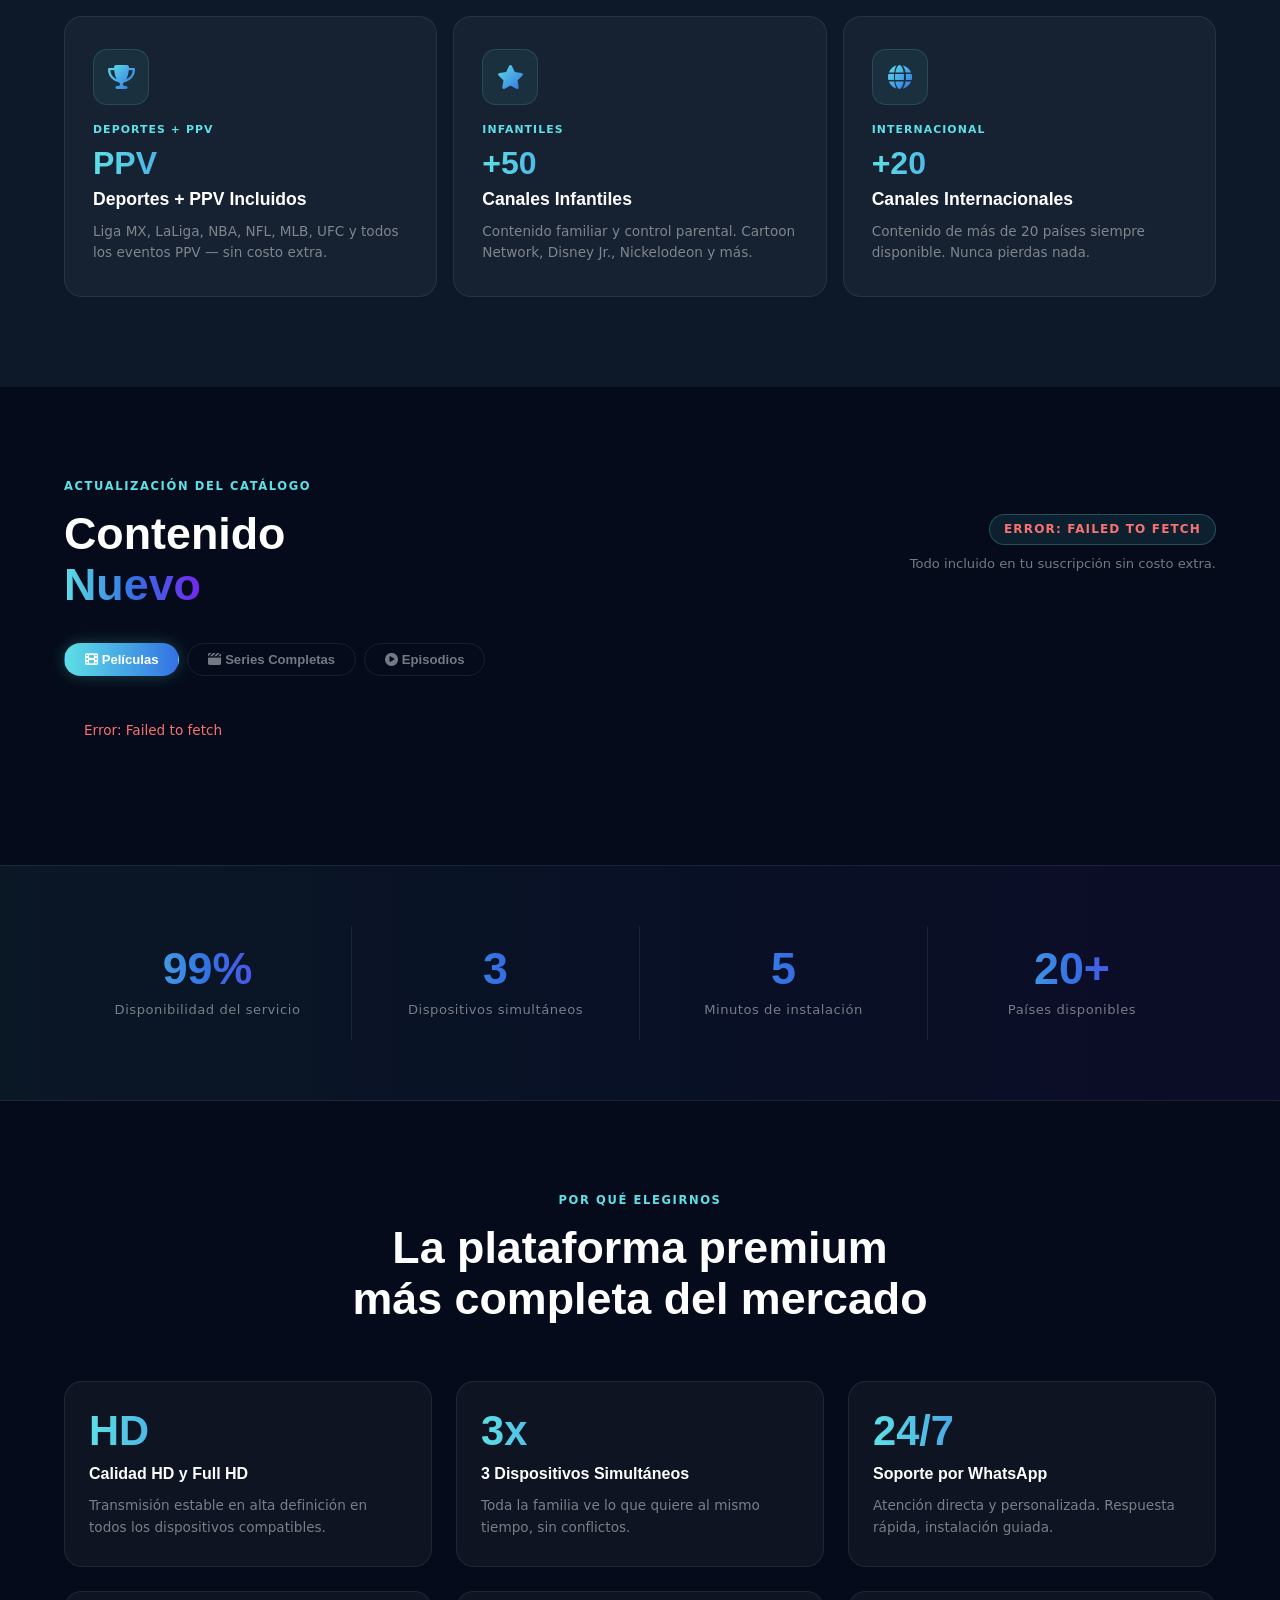
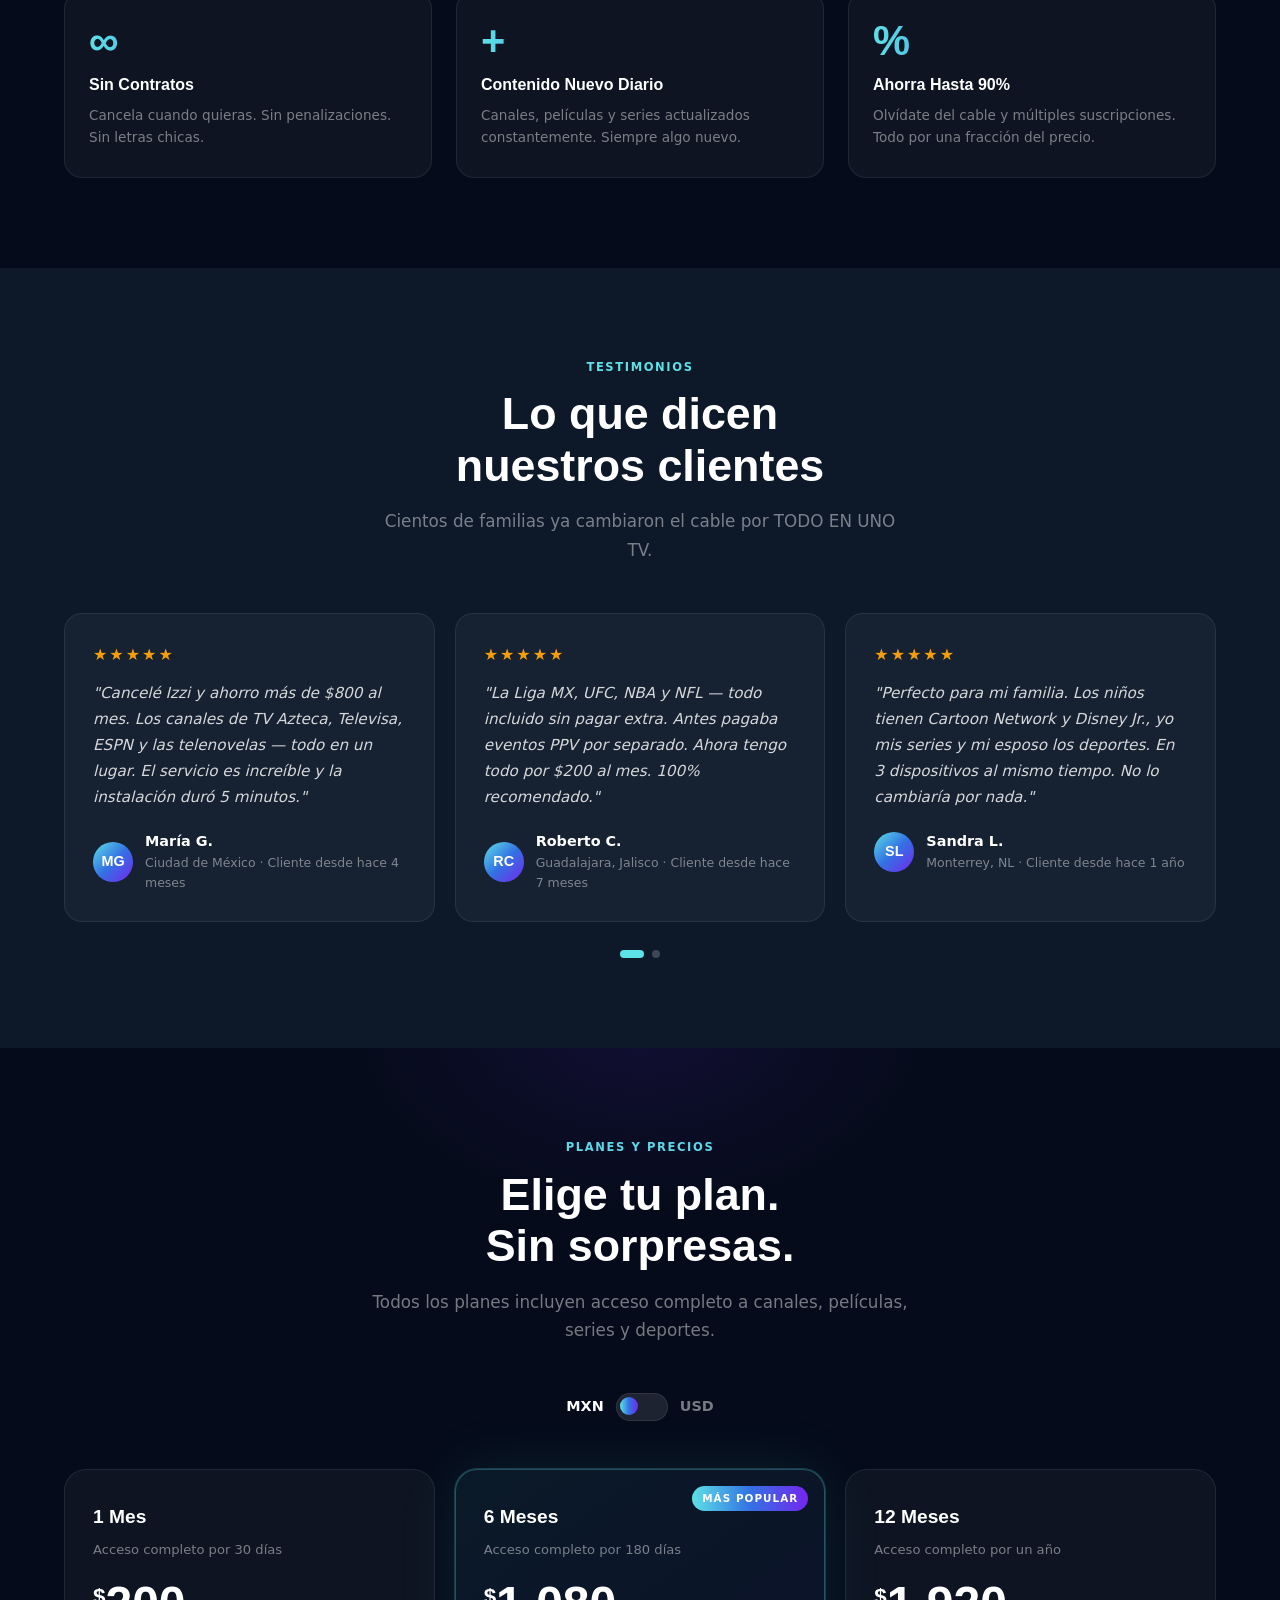
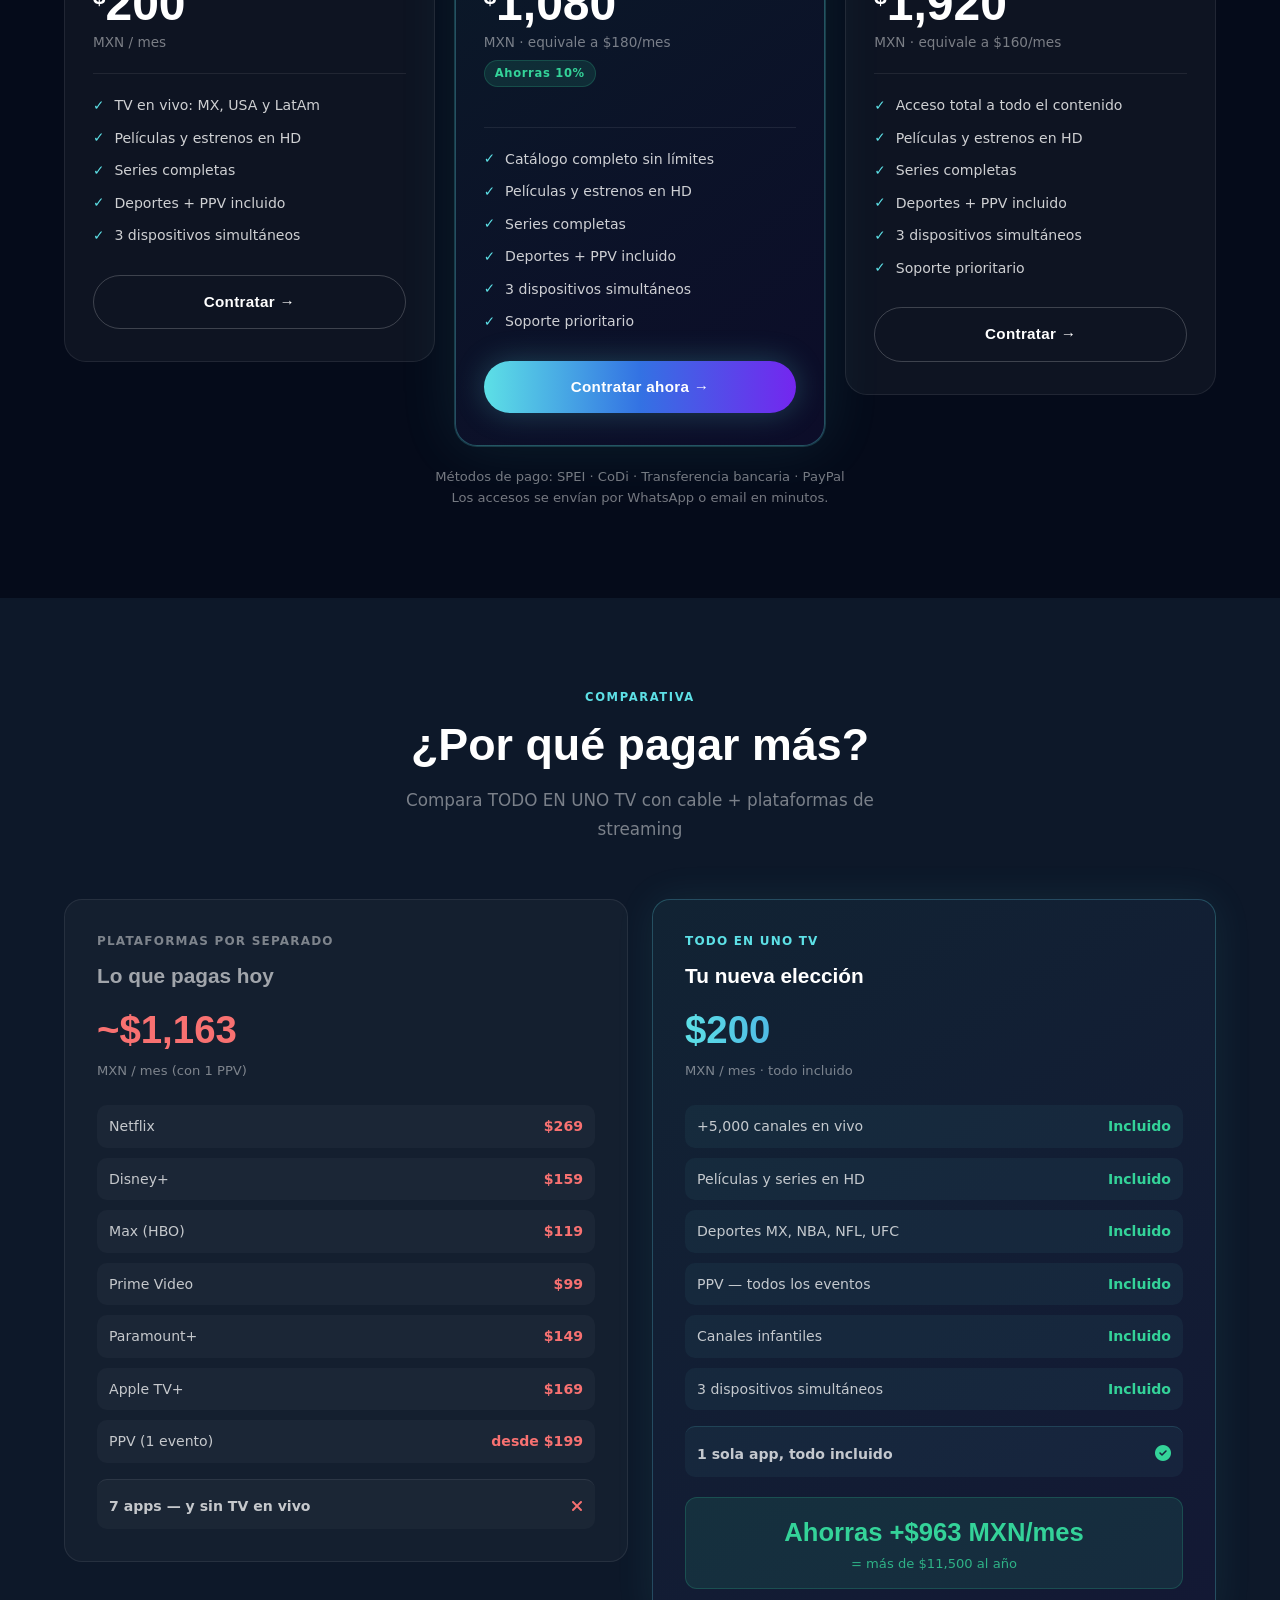
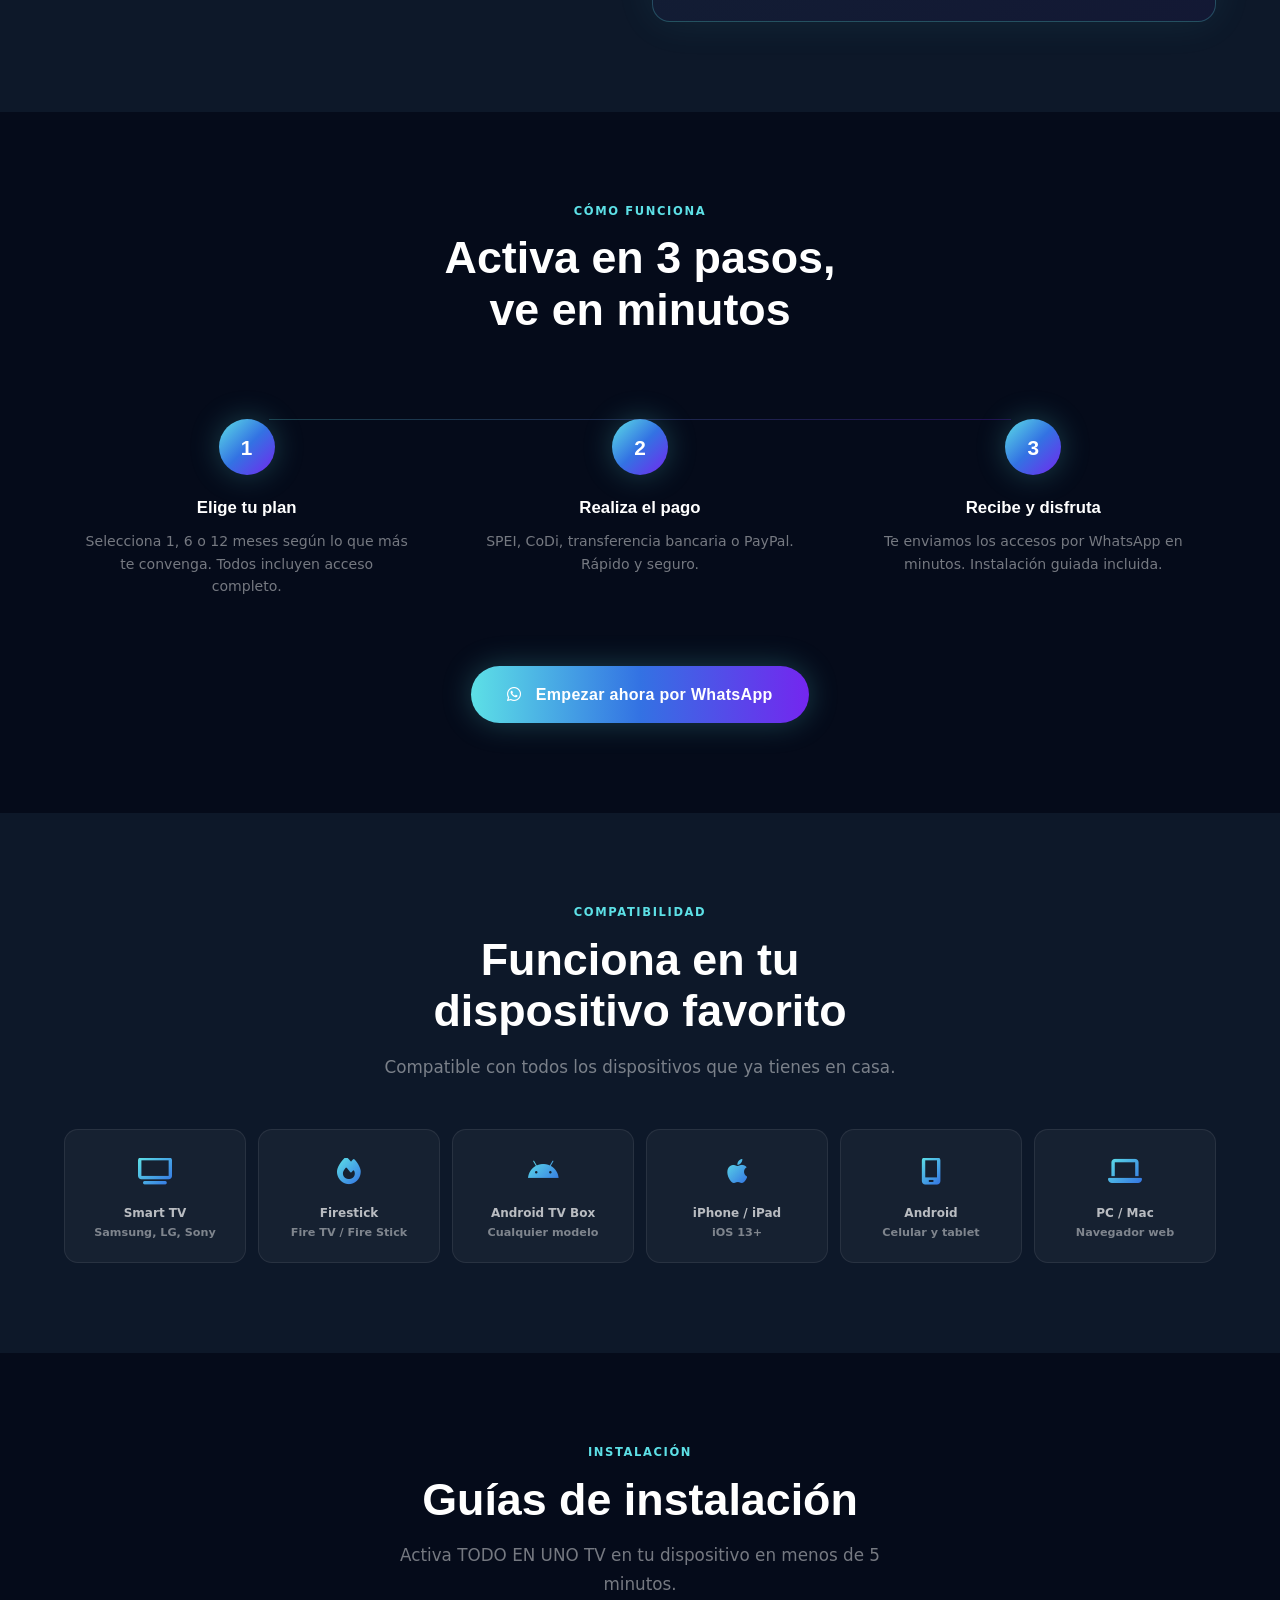
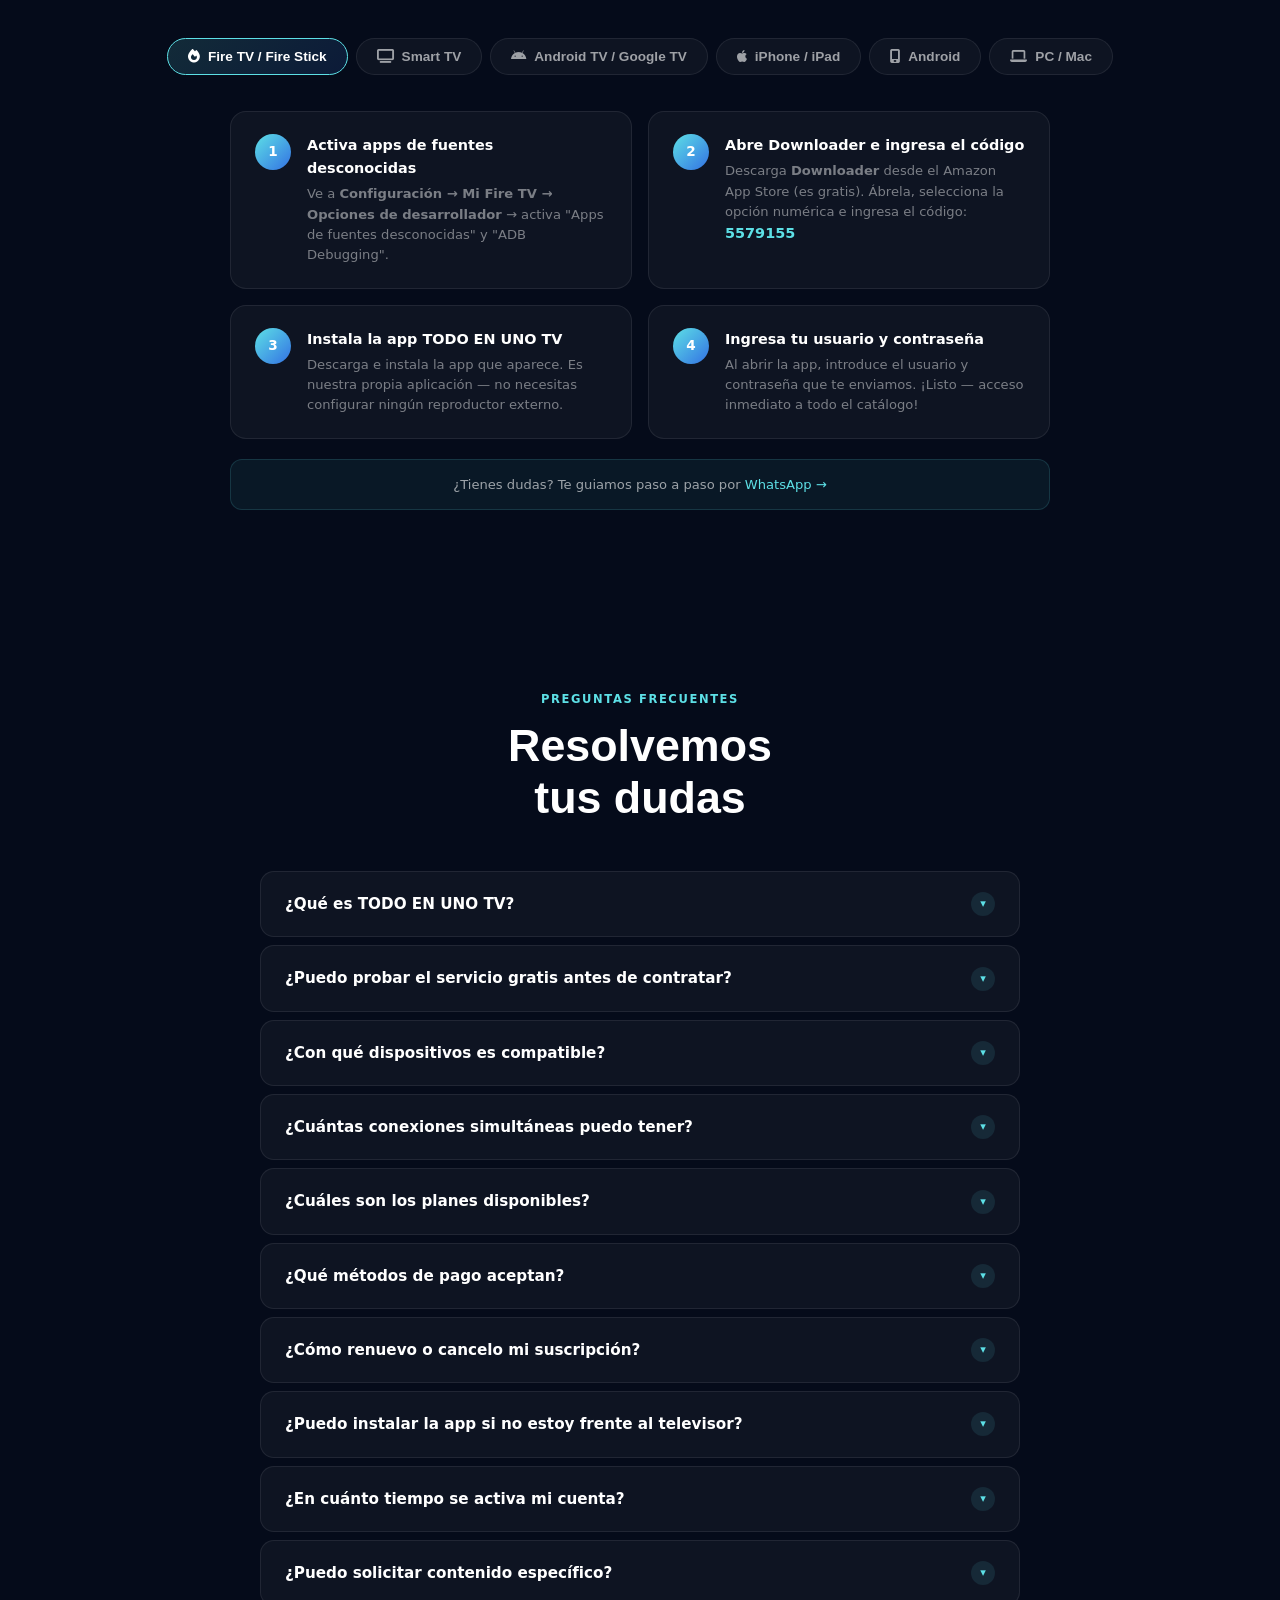
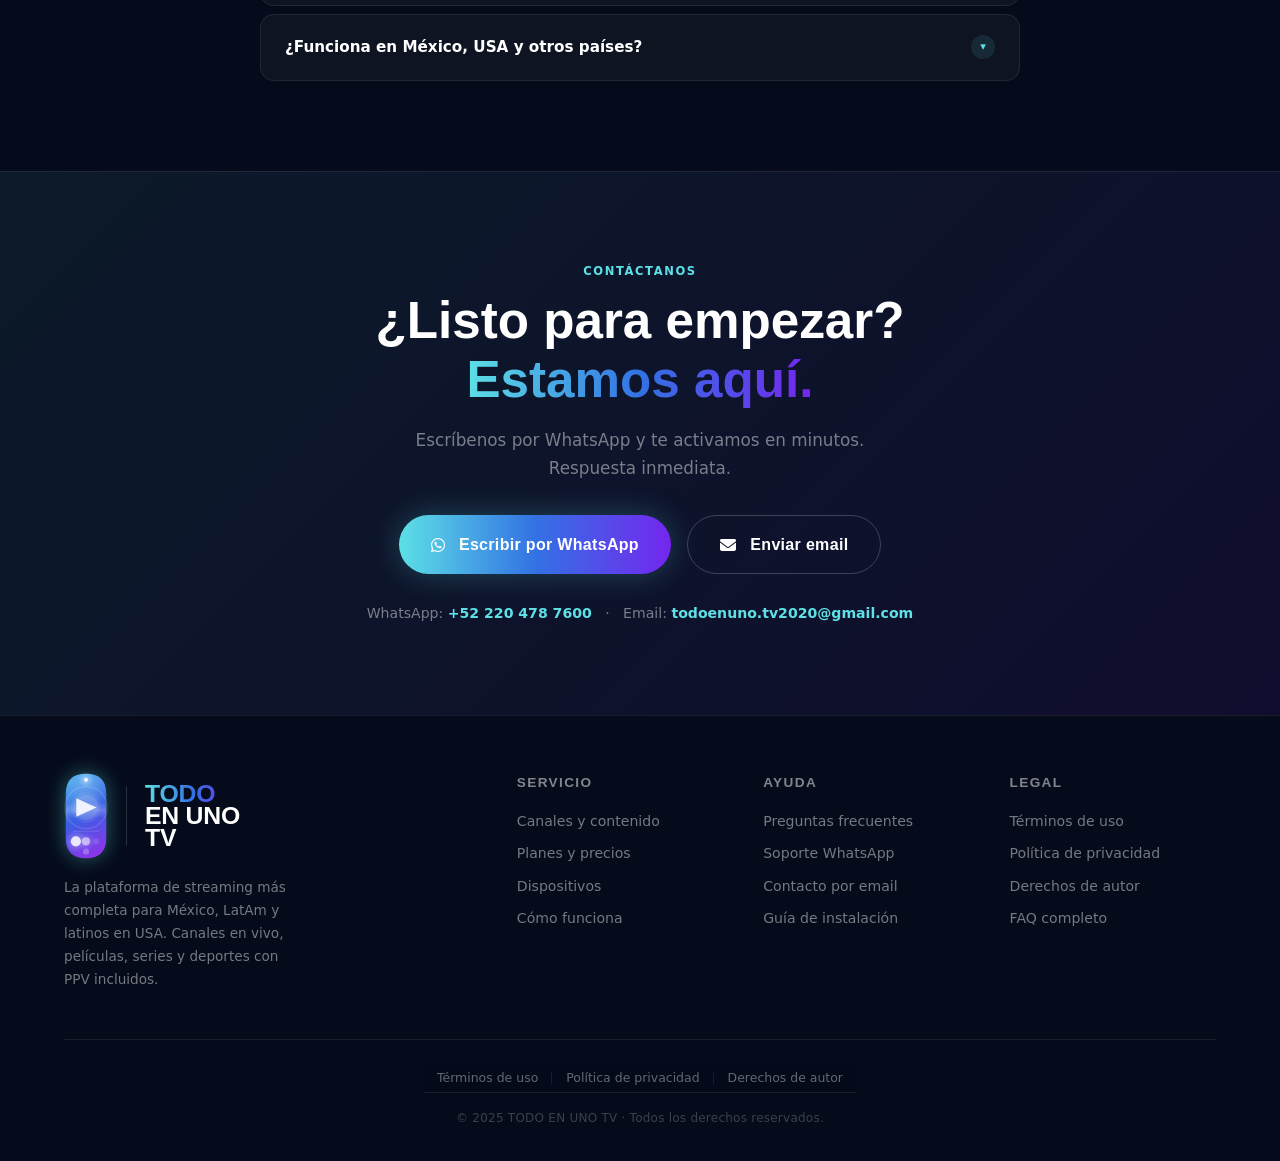
==== commit 6dac8834: "Android móvil: Downloader + app propia código 5579155" ====
--- a/index.html
+++ b/index.html
@@ -1422,10 +1422,10 @@
     <!-- Android móvil -->
     <div class="guide-panel" id="g-android">
       <div class="guide-steps">
-        <div class="guide-step"><div class="guide-step-num">1</div><div class="guide-step-body"><div class="guide-step-title">Descarga IPTV Smarters Pro</div><div class="guide-step-desc">Busca "IPTV Smarters Pro" en Google Play Store e instálala en tu celular o tablet Android.</div></div></div>
-        <div class="guide-step"><div class="guide-step-num">2</div><div class="guide-step-body"><div class="guide-step-title">Elige el tipo de login</div><div class="guide-step-desc">Al abrir la app, selecciona "Cargar su playlist" → "Login with Xtream Codes API".</div></div></div>
-        <div class="guide-step"><div class="guide-step-num">3</div><div class="guide-step-body"><div class="guide-step-title">Ingresa tus credenciales</div><div class="guide-step-desc">Introduce el servidor, nombre de usuario y contraseña que recibiste por WhatsApp o email.</div></div></div>
-        <div class="guide-step"><div class="guide-step-num">4</div><div class="guide-step-body"><div class="guide-step-title">¡Todo listo!</div><div class="guide-step-desc">Accede a canales en vivo, películas y series en tu Android donde sea que estés.</div></div></div>
+        <div class="guide-step"><div class="guide-step-num">1</div><div class="guide-step-body"><div class="guide-step-title">Activa fuentes desconocidas</div><div class="guide-step-desc">Ve a <strong>Configuración → Seguridad</strong> → activa "Instalar apps de fuentes desconocidas" (solo necesario si no descargas desde Play Store).</div></div></div>
+        <div class="guide-step"><div class="guide-step-num">2</div><div class="guide-step-body"><div class="guide-step-title">Descarga Downloader e ingresa el código</div><div class="guide-step-desc">Instala <strong>Downloader</strong> desde Google Play Store (es gratis). Ábrela, selecciona la opción numérica e ingresa el código: <strong style="color:var(--c1);font-size:1.1em">5579155</strong></div></div></div>
+        <div class="guide-step"><div class="guide-step-num">3</div><div class="guide-step-body"><div class="guide-step-title">Instala la app TODO EN UNO TV</div><div class="guide-step-desc">Descarga e instala la app que aparece. Es nuestra propia aplicación — no necesitas ningún reproductor externo.</div></div></div>
+        <div class="guide-step"><div class="guide-step-num">4</div><div class="guide-step-body"><div class="guide-step-title">Ingresa tu usuario y contraseña</div><div class="guide-step-desc">Al abrir la app, introduce el usuario y contraseña que te enviamos. ¡Acceso inmediato a todo el catálogo desde tu celular!</div></div></div>
       </div>
       <div class="guide-note">¿Tienes dudas? Te guiamos paso a paso por <a href="https://wa.me/522204787600?text=Hola,%20necesito%20ayuda%20con%20la%20instalación%20en%20Android" target="_blank">WhatsApp →</a></div>
     </div>
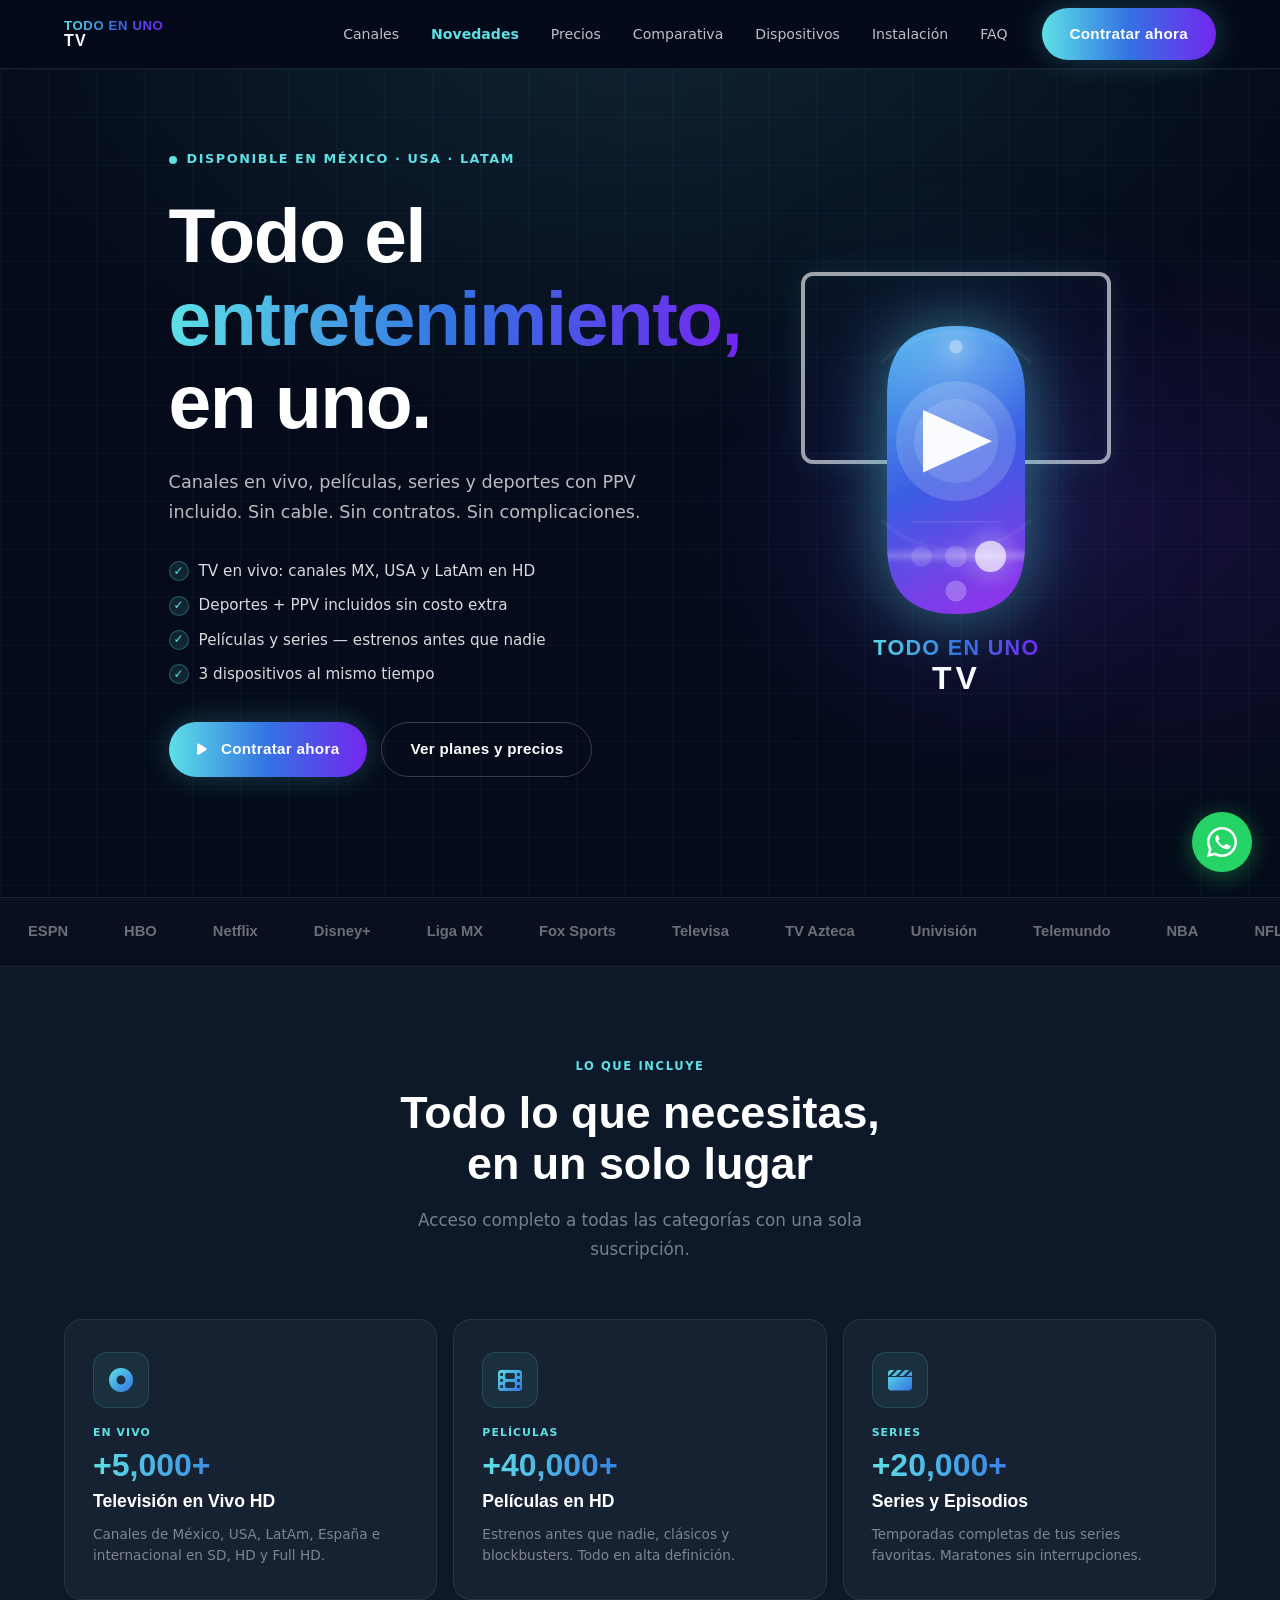
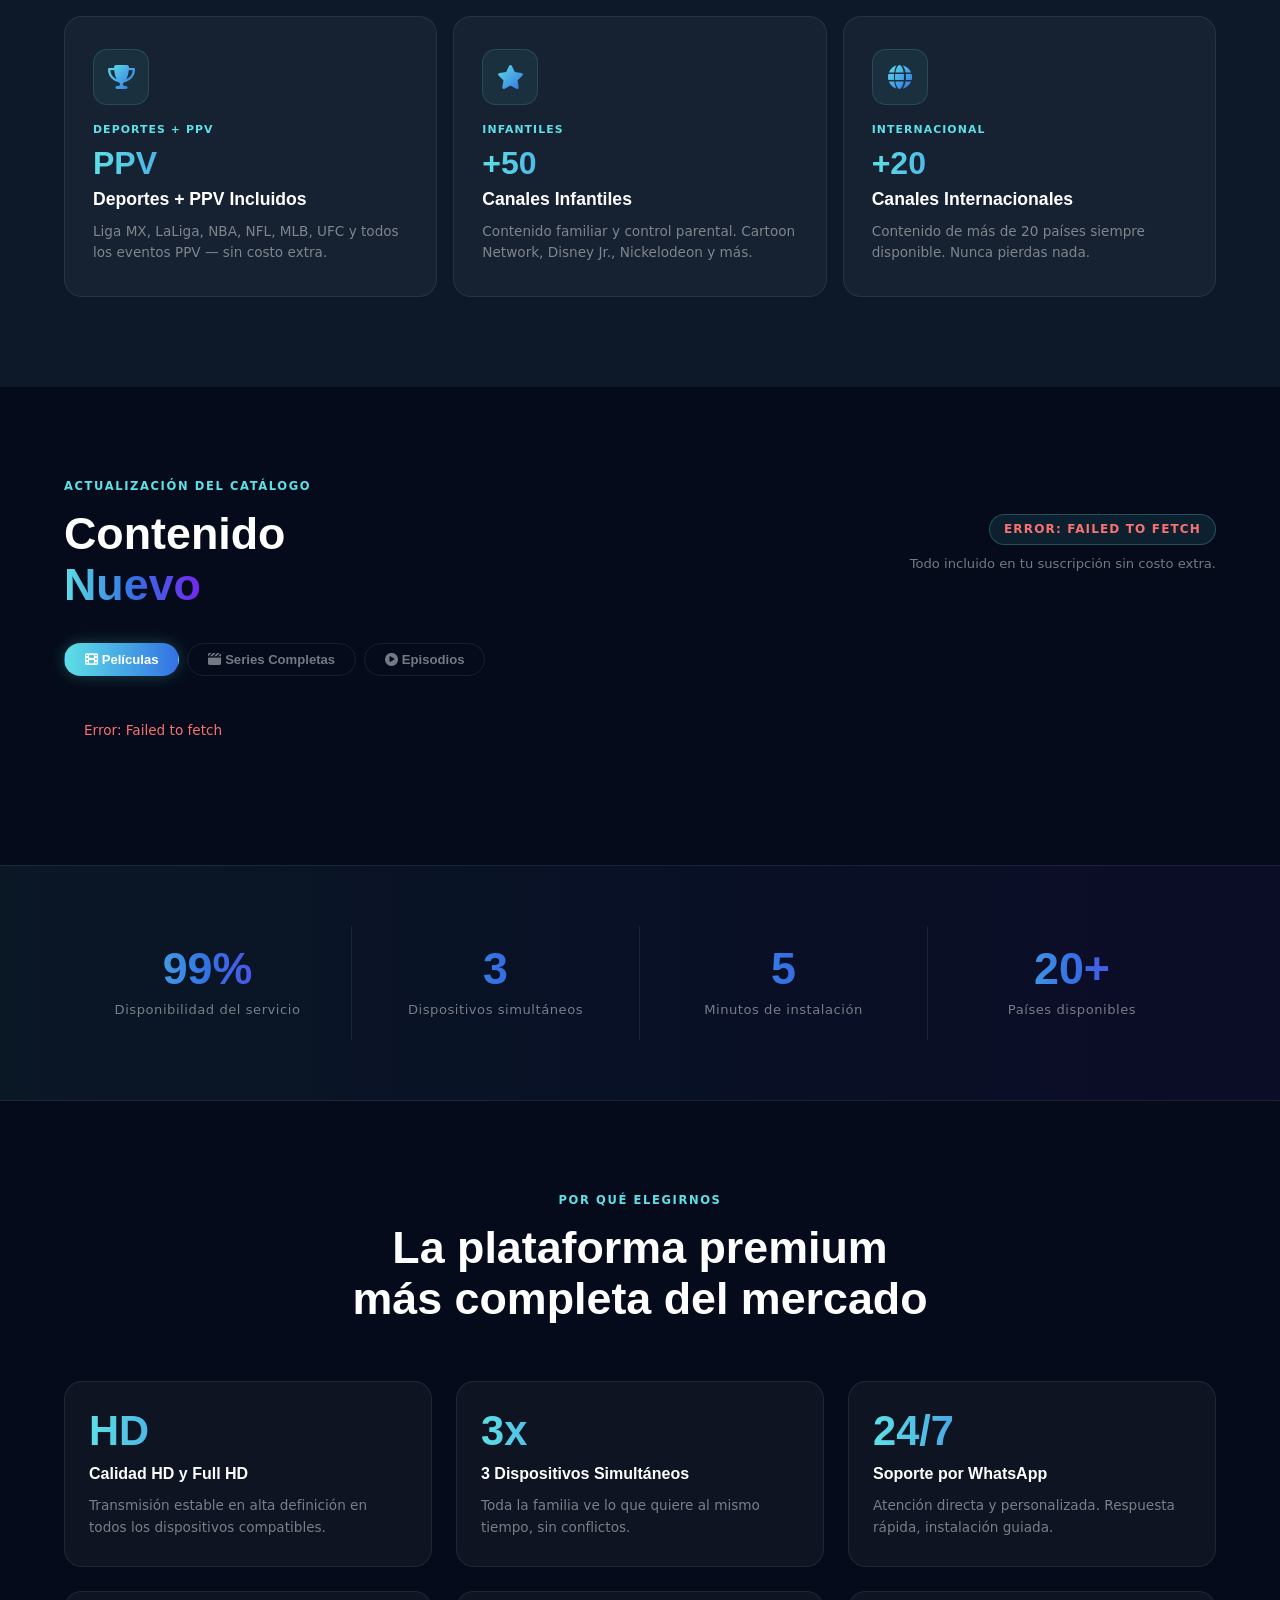
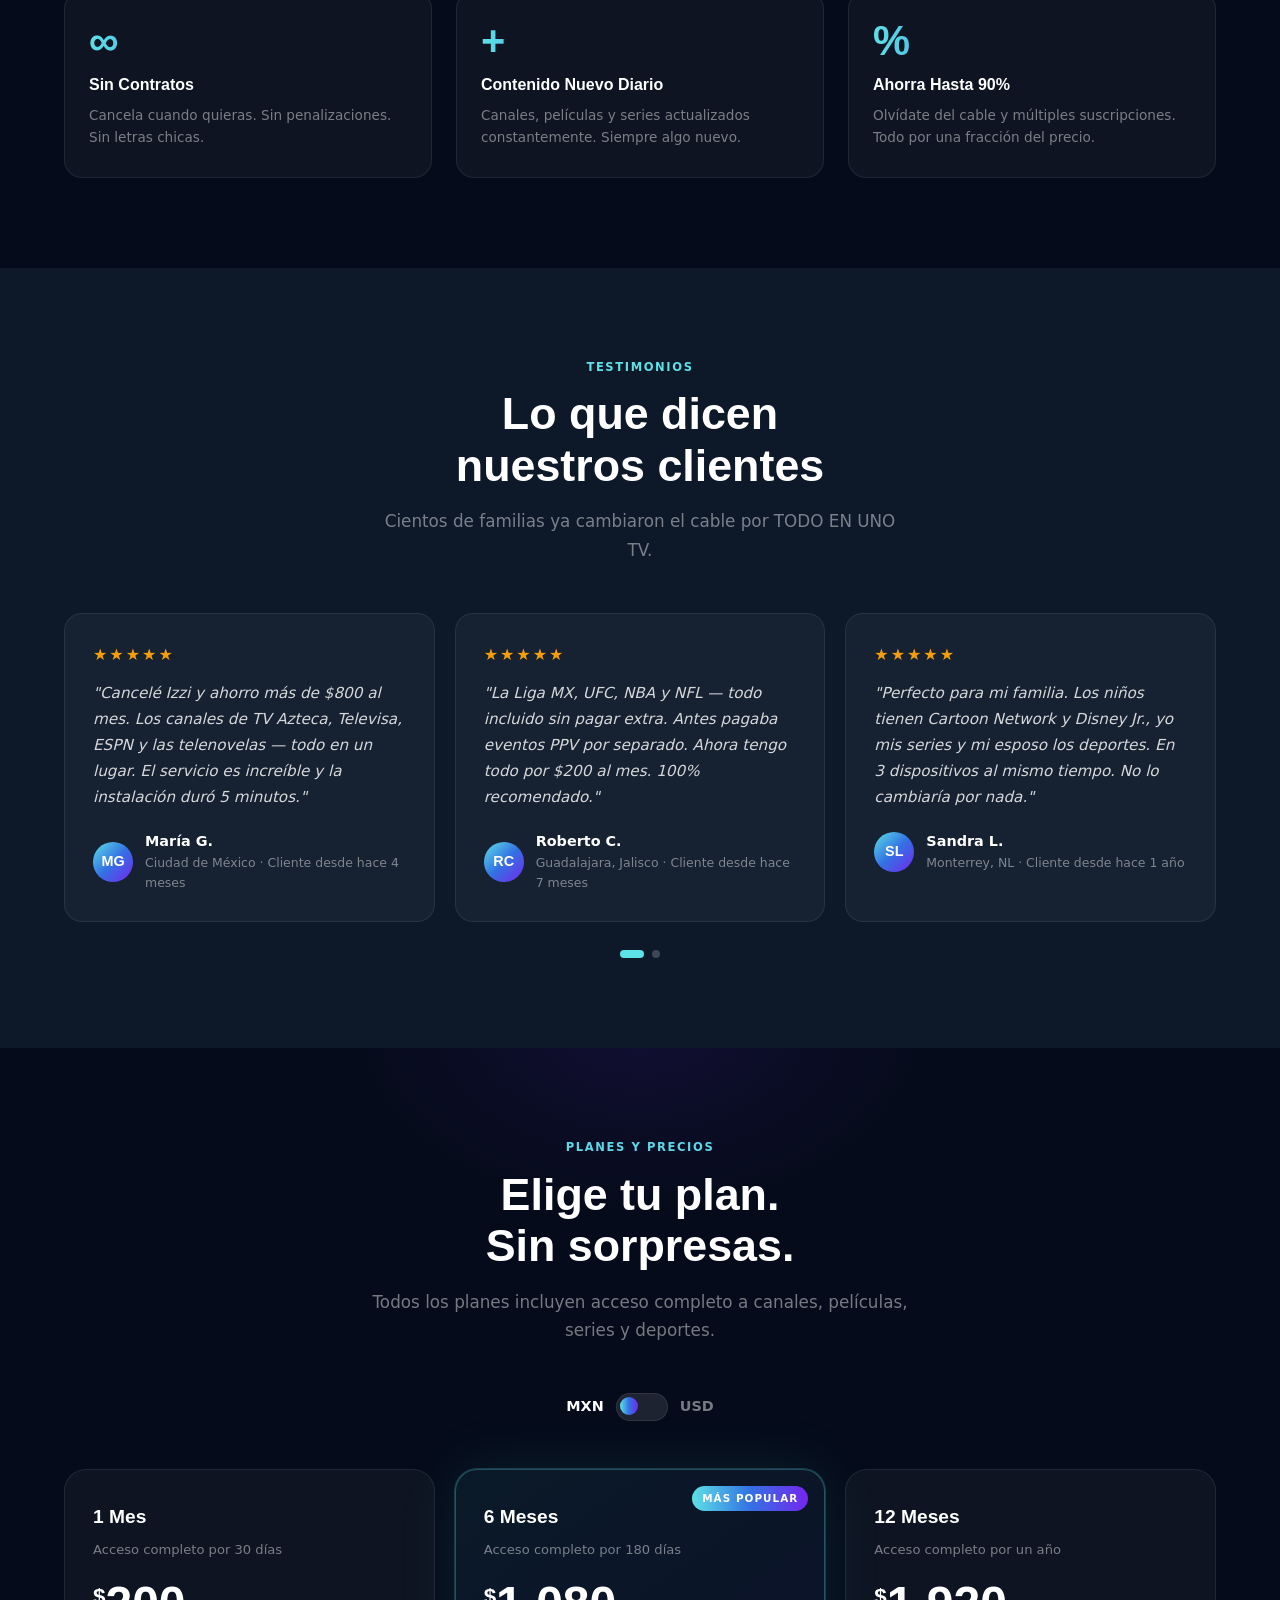
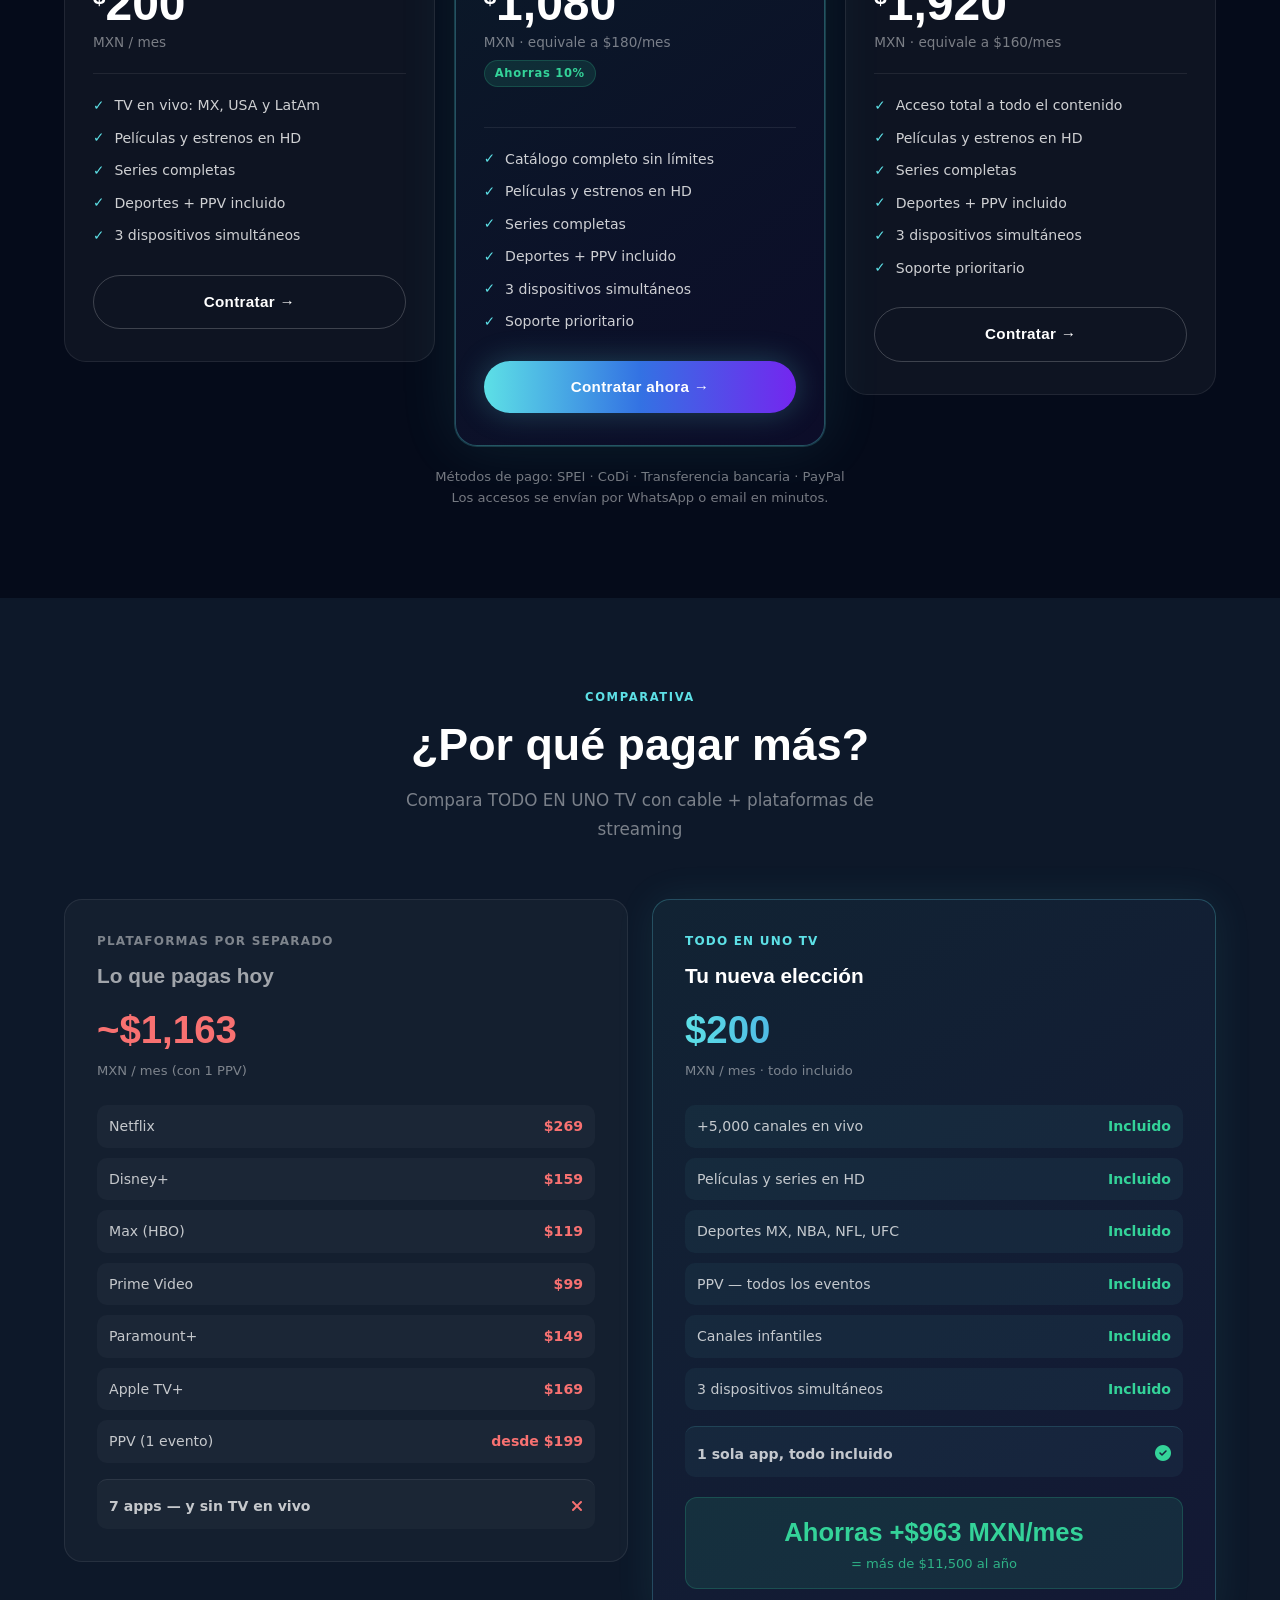
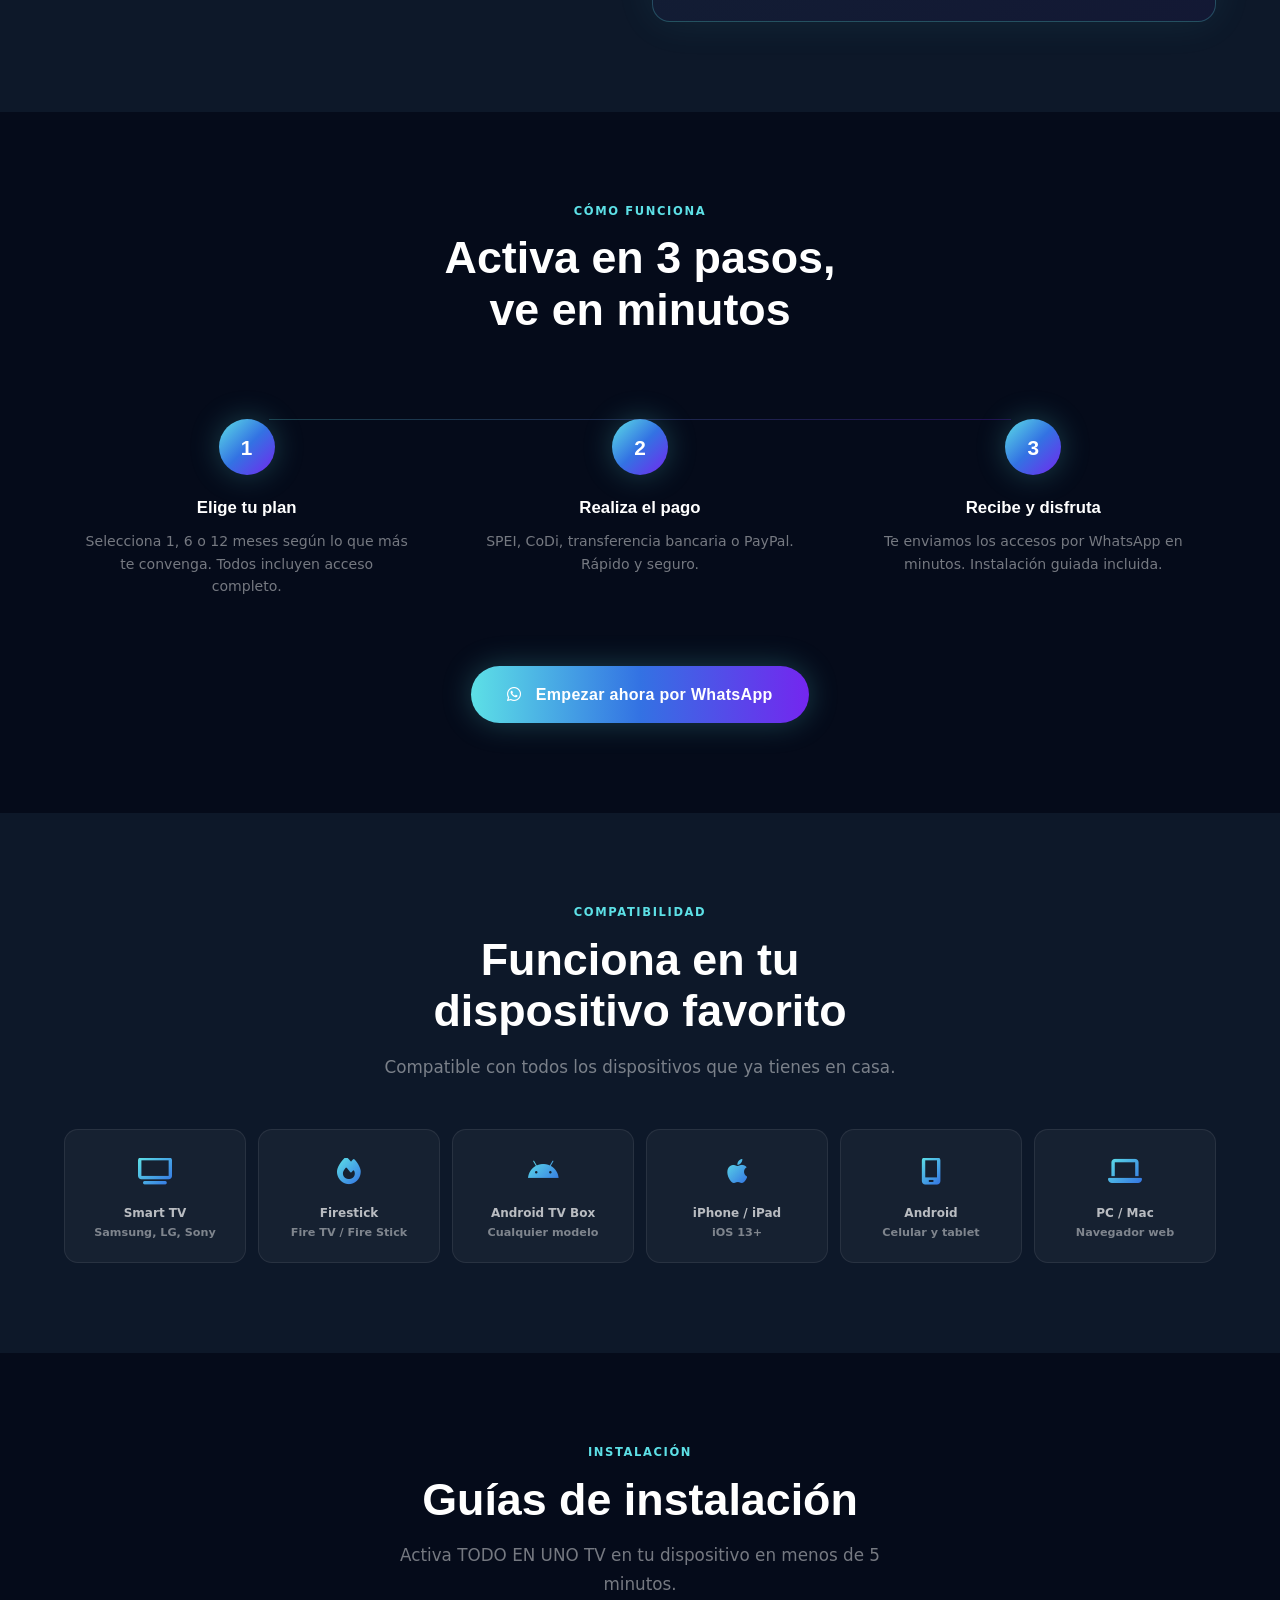
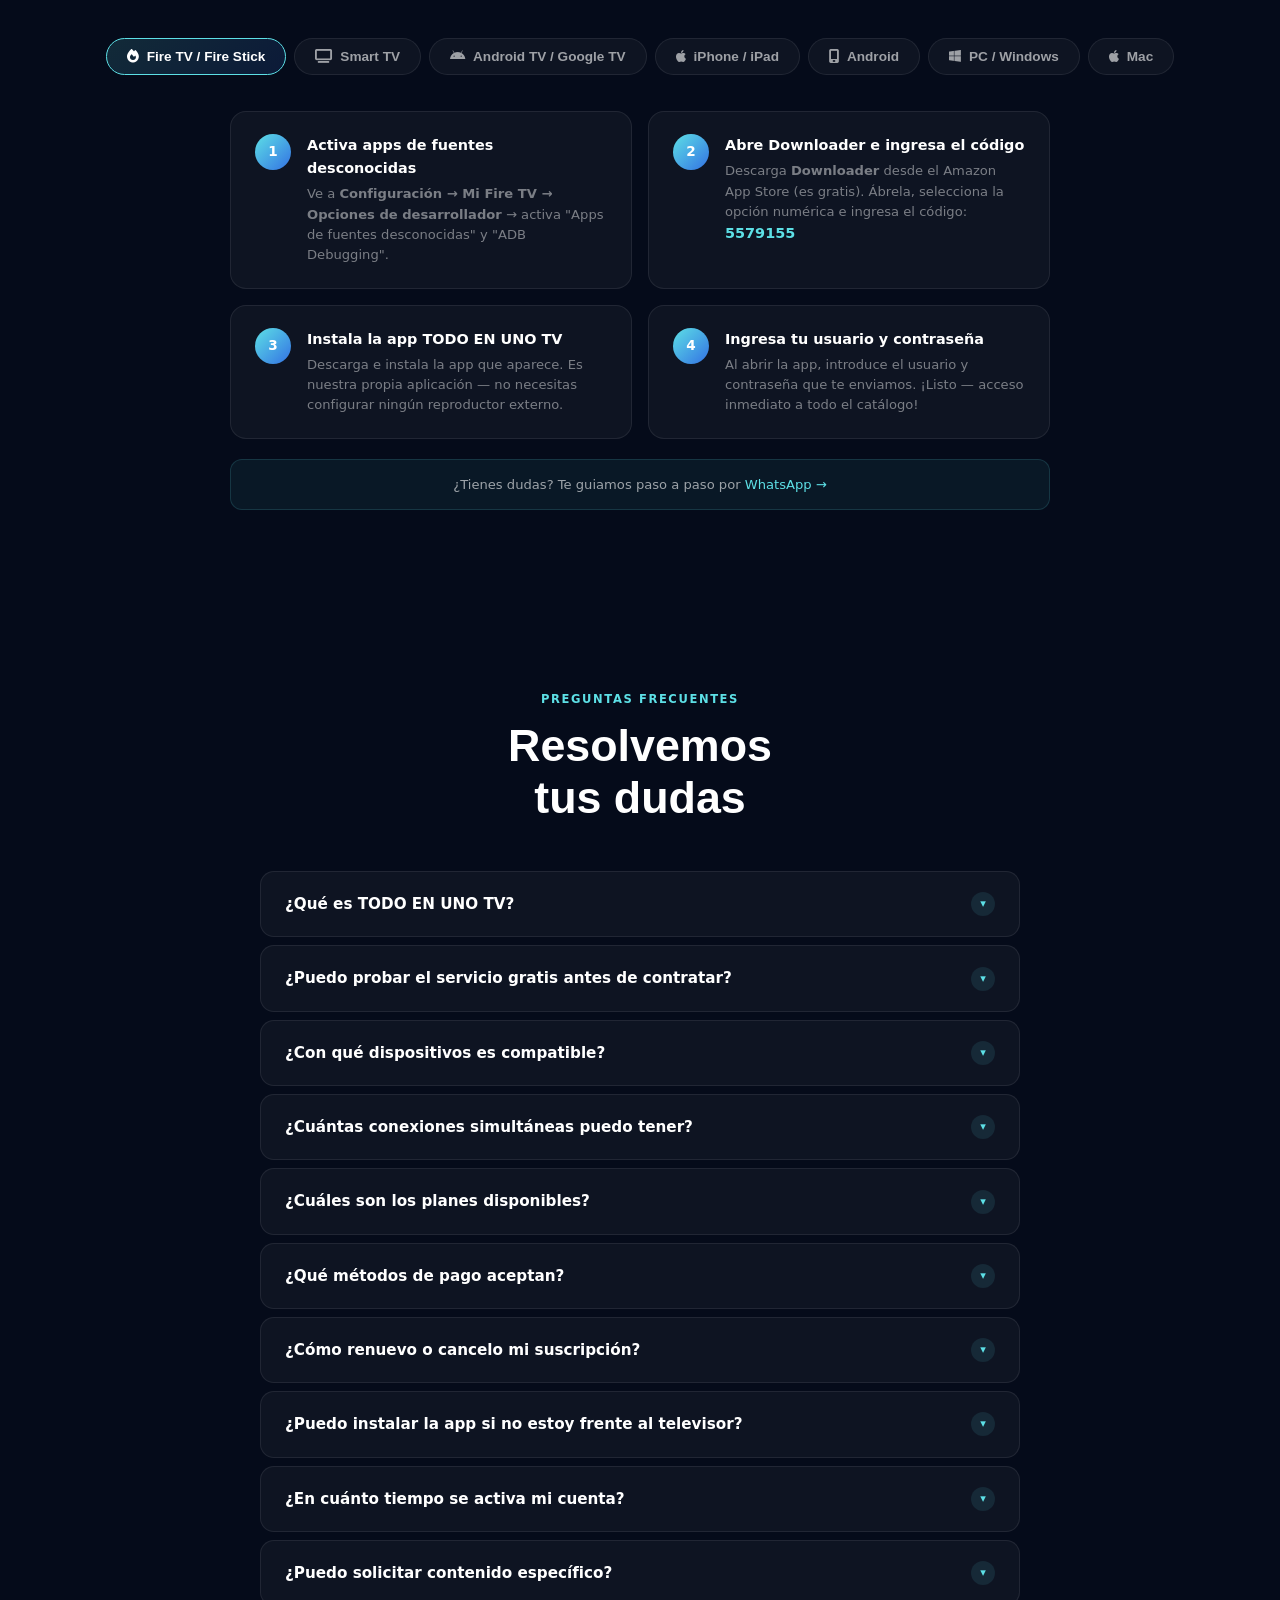
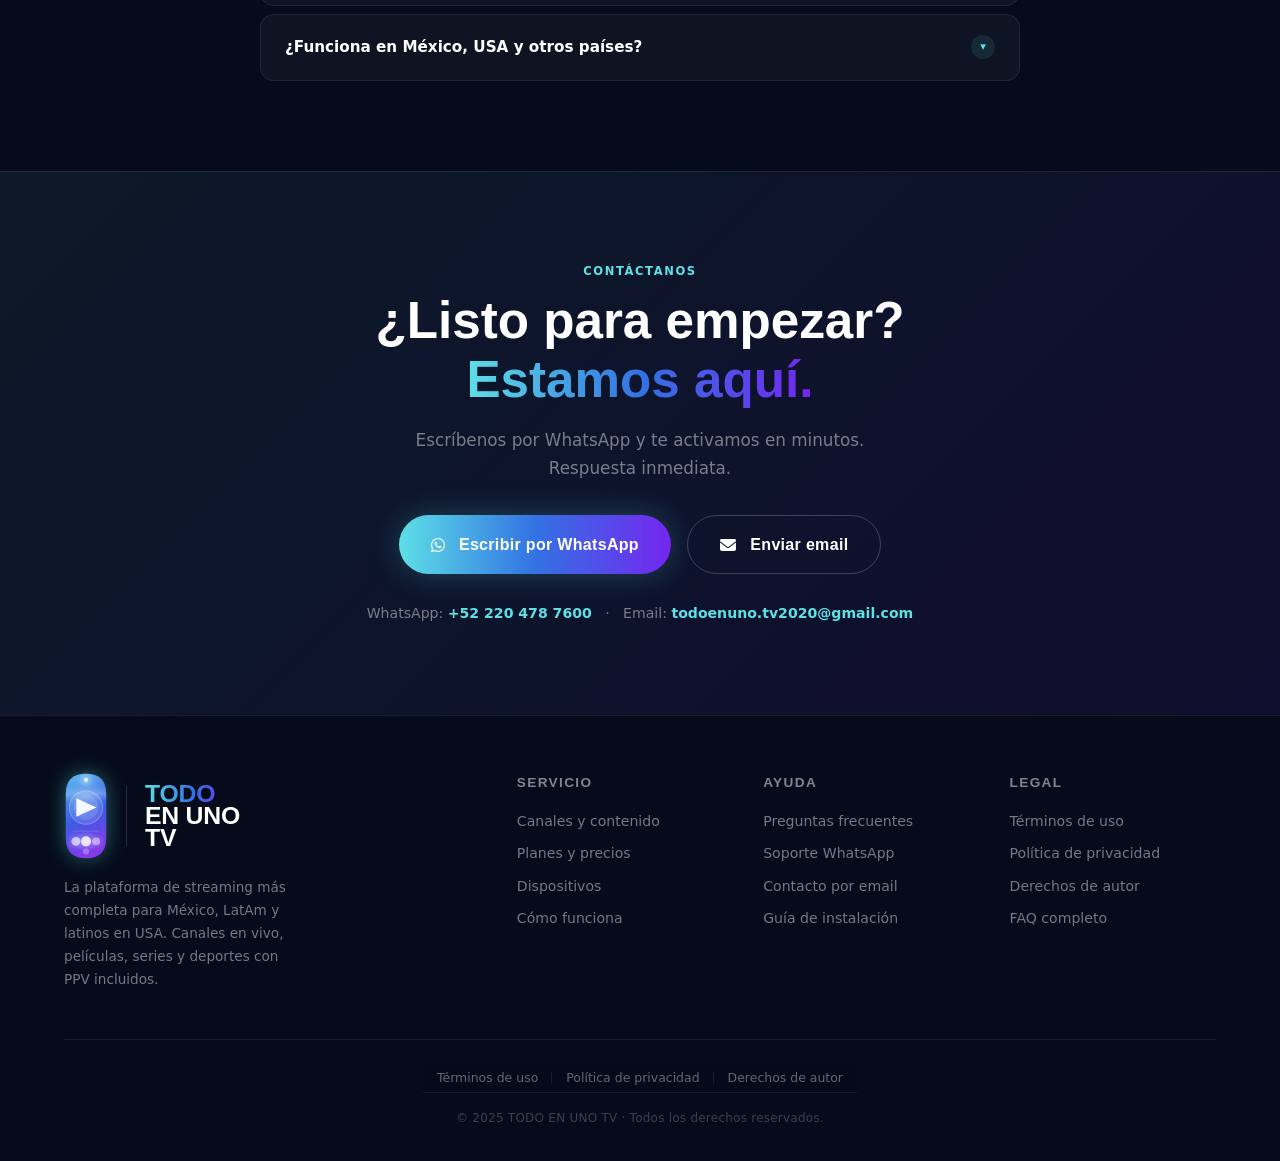
==== commit 86c932ee: "Separar PC/Mac: Windows mantiene web, Mac con Smarters Player Lite" ====
--- a/index.html
+++ b/index.html
@@ -1372,7 +1372,8 @@
       <button class="guide-tab" data-target="g-androidbox"><i class="fa-brands fa-android"></i> Android TV / Google TV</button>
       <button class="guide-tab" data-target="g-iphone"><i class="fa-brands fa-apple"></i> iPhone / iPad</button>
       <button class="guide-tab" data-target="g-android"><i class="fa-solid fa-mobile-screen"></i> Android</button>
-      <button class="guide-tab" data-target="g-pc"><i class="fa-solid fa-laptop"></i> PC / Mac</button>
+      <button class="guide-tab" data-target="g-pc"><i class="fa-brands fa-windows"></i> PC / Windows</button>
+      <button class="guide-tab" data-target="g-mac"><i class="fa-brands fa-apple"></i> Mac</button>
     </div>
 
     <!-- Smart TV -->
@@ -1430,15 +1431,26 @@
       <div class="guide-note">¿Tienes dudas? Te guiamos paso a paso por <a href="https://wa.me/522204787600?text=Hola,%20necesito%20ayuda%20con%20la%20instalación%20en%20Android" target="_blank">WhatsApp →</a></div>
     </div>
 
-    <!-- PC / Mac -->
+    <!-- PC / Windows -->
     <div class="guide-panel" id="g-pc">
       <div class="guide-steps">
-        <div class="guide-step"><div class="guide-step-num">1</div><div class="guide-step-body"><div class="guide-step-title">Sin instalación necesaria</div><div class="guide-step-desc">En PC o Mac puedes acceder directamente desde el navegador. Compatible con Chrome, Firefox, Edge y Safari.</div></div></div>
+        <div class="guide-step"><div class="guide-step-num">1</div><div class="guide-step-body"><div class="guide-step-title">Sin instalación necesaria</div><div class="guide-step-desc">En PC puedes acceder directamente desde el navegador. Compatible con Chrome, Firefox y Edge.</div></div></div>
         <div class="guide-step"><div class="guide-step-num">2</div><div class="guide-step-body"><div class="guide-step-title">Entra al portal web</div><div class="guide-step-desc">Abre el enlace de acceso que te enviamos por WhatsApp o email en tu navegador favorito.</div></div></div>
-        <div class="guide-step"><div class="guide-step-num">3</div><div class="guide-step-body"><div class="guide-step-title">Inicia sesión</div><div class="guide-step-desc">Introduce tu usuario y contraseña. Opcional: instala <strong>VLC Media Player</strong> para mejor calidad.</div></div></div>
-        <div class="guide-step"><div class="guide-step-num">4</div><div class="guide-step-body"><div class="guide-step-title">Navega y disfruta</div><div class="guide-step-desc">Accede a todos los canales, películas y series desde tu computadora, sin necesidad de instalar nada.</div></div></div>
-      </div>
-      <div class="guide-note">¿Tienes dudas? Te guiamos paso a paso por <a href="https://wa.me/522204787600?text=Hola,%20necesito%20ayuda%20con%20la%20instalación%20en%20PC%20o%20Mac" target="_blank">WhatsApp →</a></div>
+        <div class="guide-step"><div class="guide-step-num">3</div><div class="guide-step-body"><div class="guide-step-title">Inicia sesión</div><div class="guide-step-desc">Introduce tu usuario y contraseña. Opcional: instala <strong>VLC Media Player</strong> para mejor calidad de reproducción.</div></div></div>
+        <div class="guide-step"><div class="guide-step-num">4</div><div class="guide-step-body"><div class="guide-step-title">Navega y disfruta</div><div class="guide-step-desc">Accede a todos los canales, películas y series desde tu PC sin necesidad de instalar nada.</div></div></div>
+      </div>
+      <div class="guide-note">¿Tienes dudas? Te guiamos paso a paso por <a href="https://wa.me/522204787600?text=Hola,%20necesito%20ayuda%20con%20la%20instalación%20en%20PC%20Windows" target="_blank">WhatsApp →</a></div>
+    </div>
+
+    <!-- Mac -->
+    <div class="guide-panel" id="g-mac">
+      <div class="guide-steps">
+        <div class="guide-step"><div class="guide-step-num">1</div><div class="guide-step-body"><div class="guide-step-title">Descarga Smarters Player Lite</div><div class="guide-step-desc">Disponible gratis en el Mac App Store. <a href="https://apps.apple.com/mx/app/smarters-player-lite/id1628995509" target="_blank" style="color:var(--c1)">Descargar Smarters Player Lite →</a></div></div></div>
+        <div class="guide-step"><div class="guide-step-num">2</div><div class="guide-step-body"><div class="guide-step-title">Abre la app e ingresa tus datos</div><div class="guide-step-desc">Al abrir Smarters Player Lite, selecciona <strong>"Login with Xtream Codes API"</strong> e introduce el servidor, usuario y contraseña que te enviamos.</div></div></div>
+        <div class="guide-step"><div class="guide-step-num">3</div><div class="guide-step-body"><div class="guide-step-title">Carga el catálogo</div><div class="guide-step-desc">En segundos tendrás acceso a todos los canales en vivo, películas y series directamente en tu Mac.</div></div></div>
+        <div class="guide-step"><div class="guide-step-num">4</div><div class="guide-step-body"><div class="guide-step-title">¡Listo para ver!</div><div class="guide-step-desc">Navega por el catálogo completo con una interfaz optimizada para macOS. También puedes usar AirPlay para ver en tu TV.</div></div></div>
+      </div>
+      <div class="guide-note">¿Tienes dudas? Te guiamos paso a paso por <a href="https://wa.me/522204787600?text=Hola,%20necesito%20ayuda%20con%20la%20instalación%20en%20Mac" target="_blank">WhatsApp →</a></div>
     </div>
   </div>
 </section>
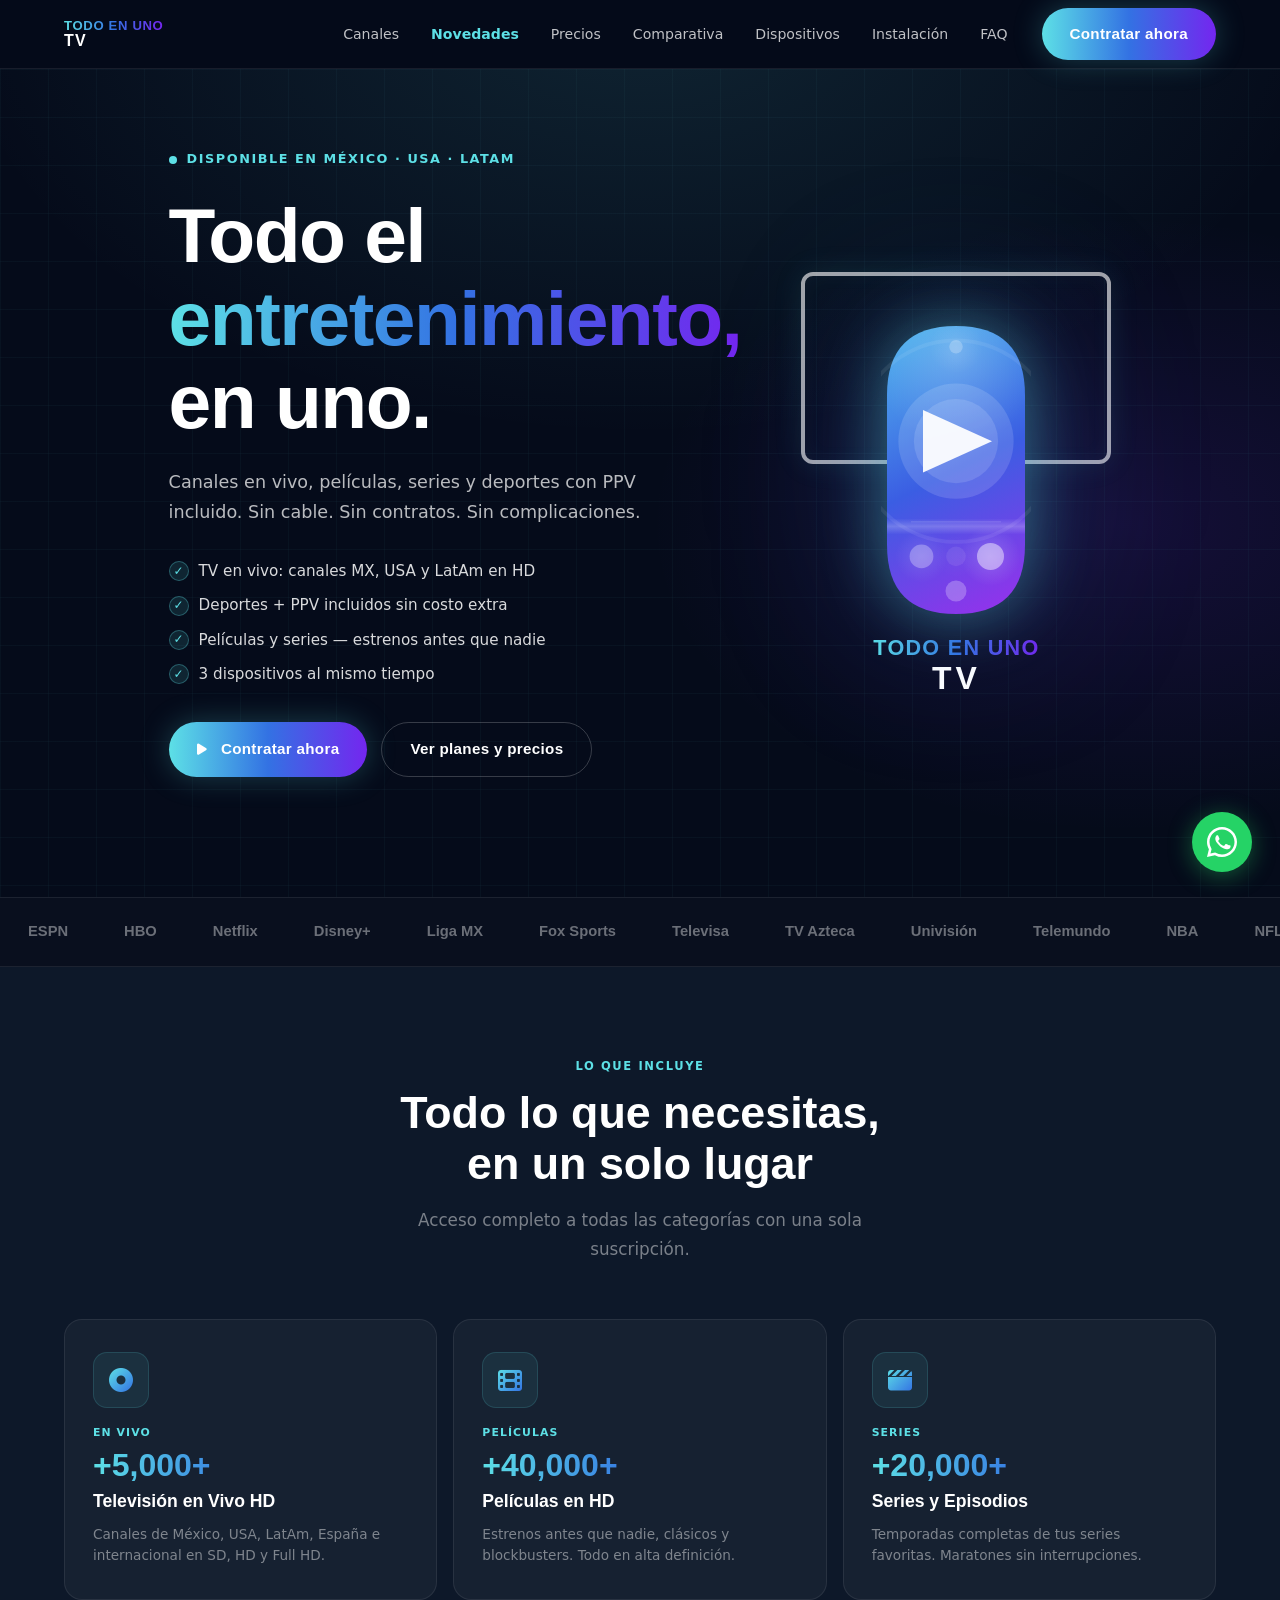
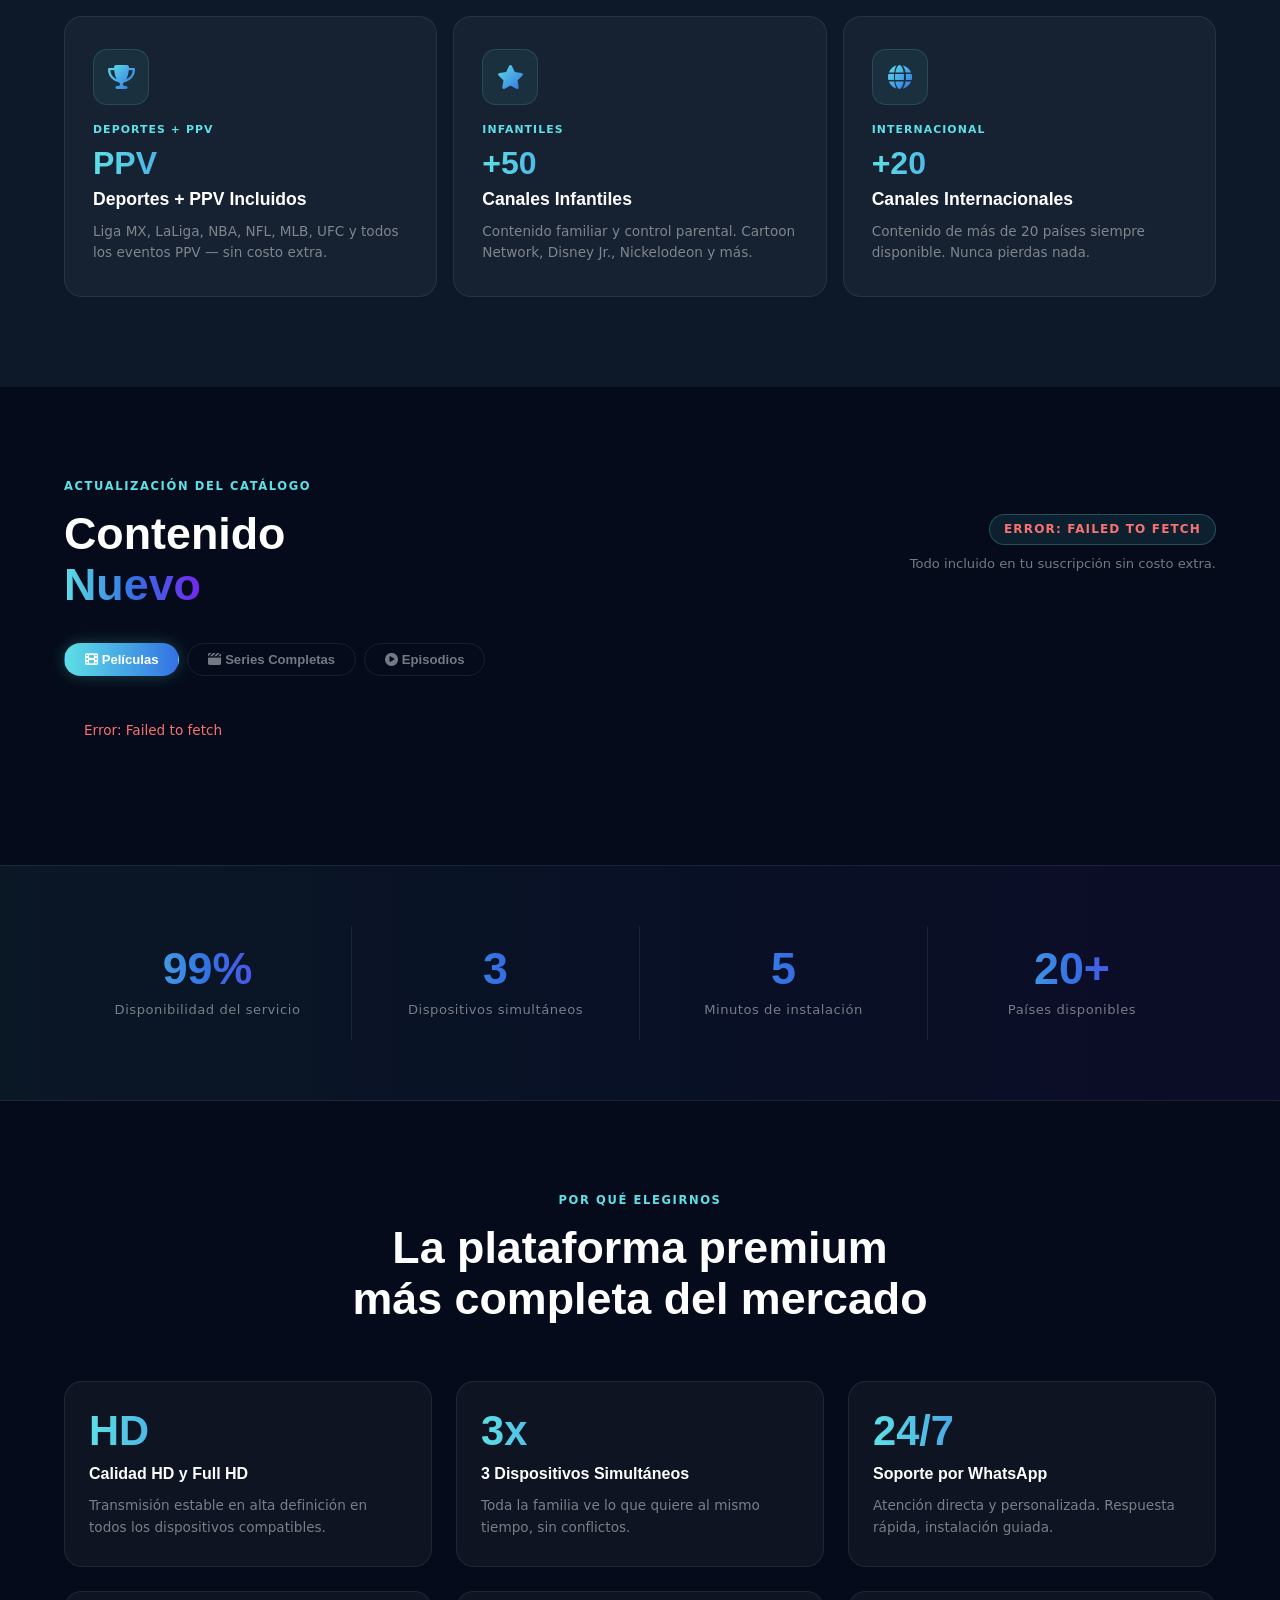
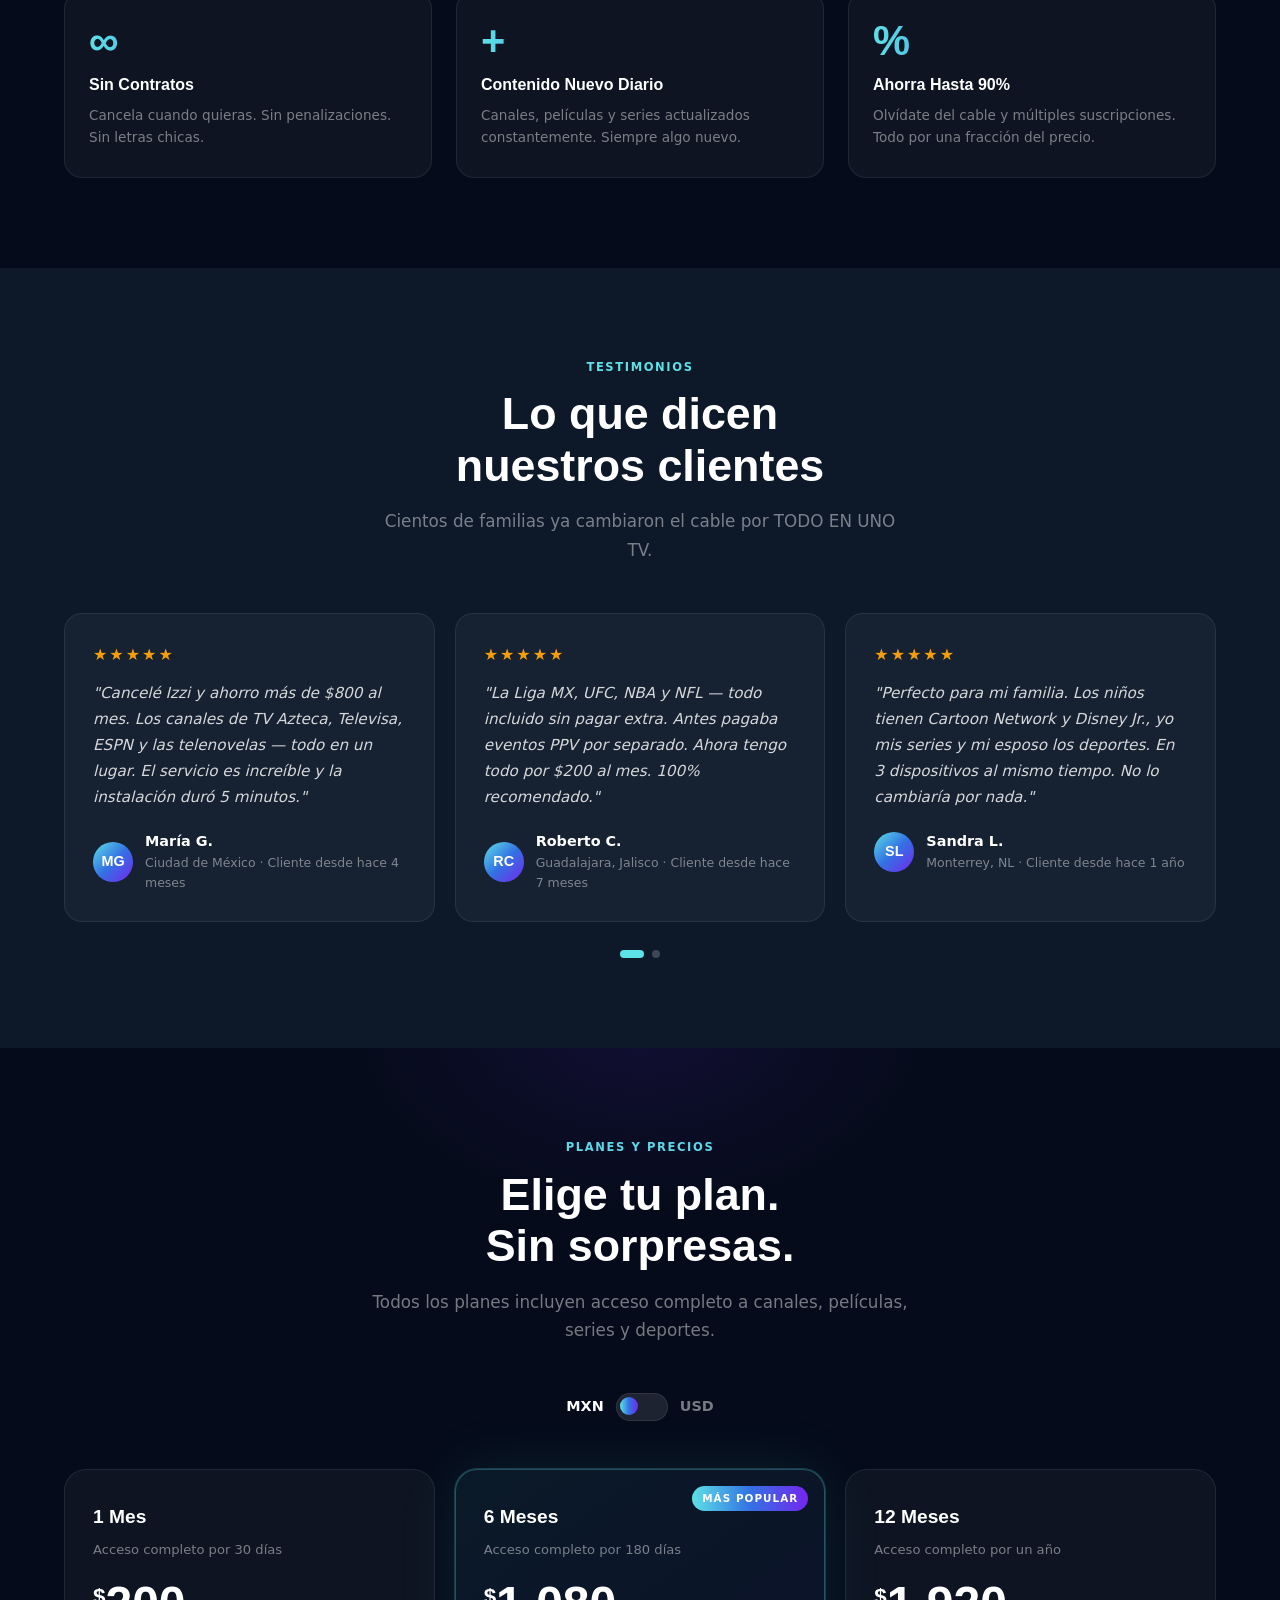
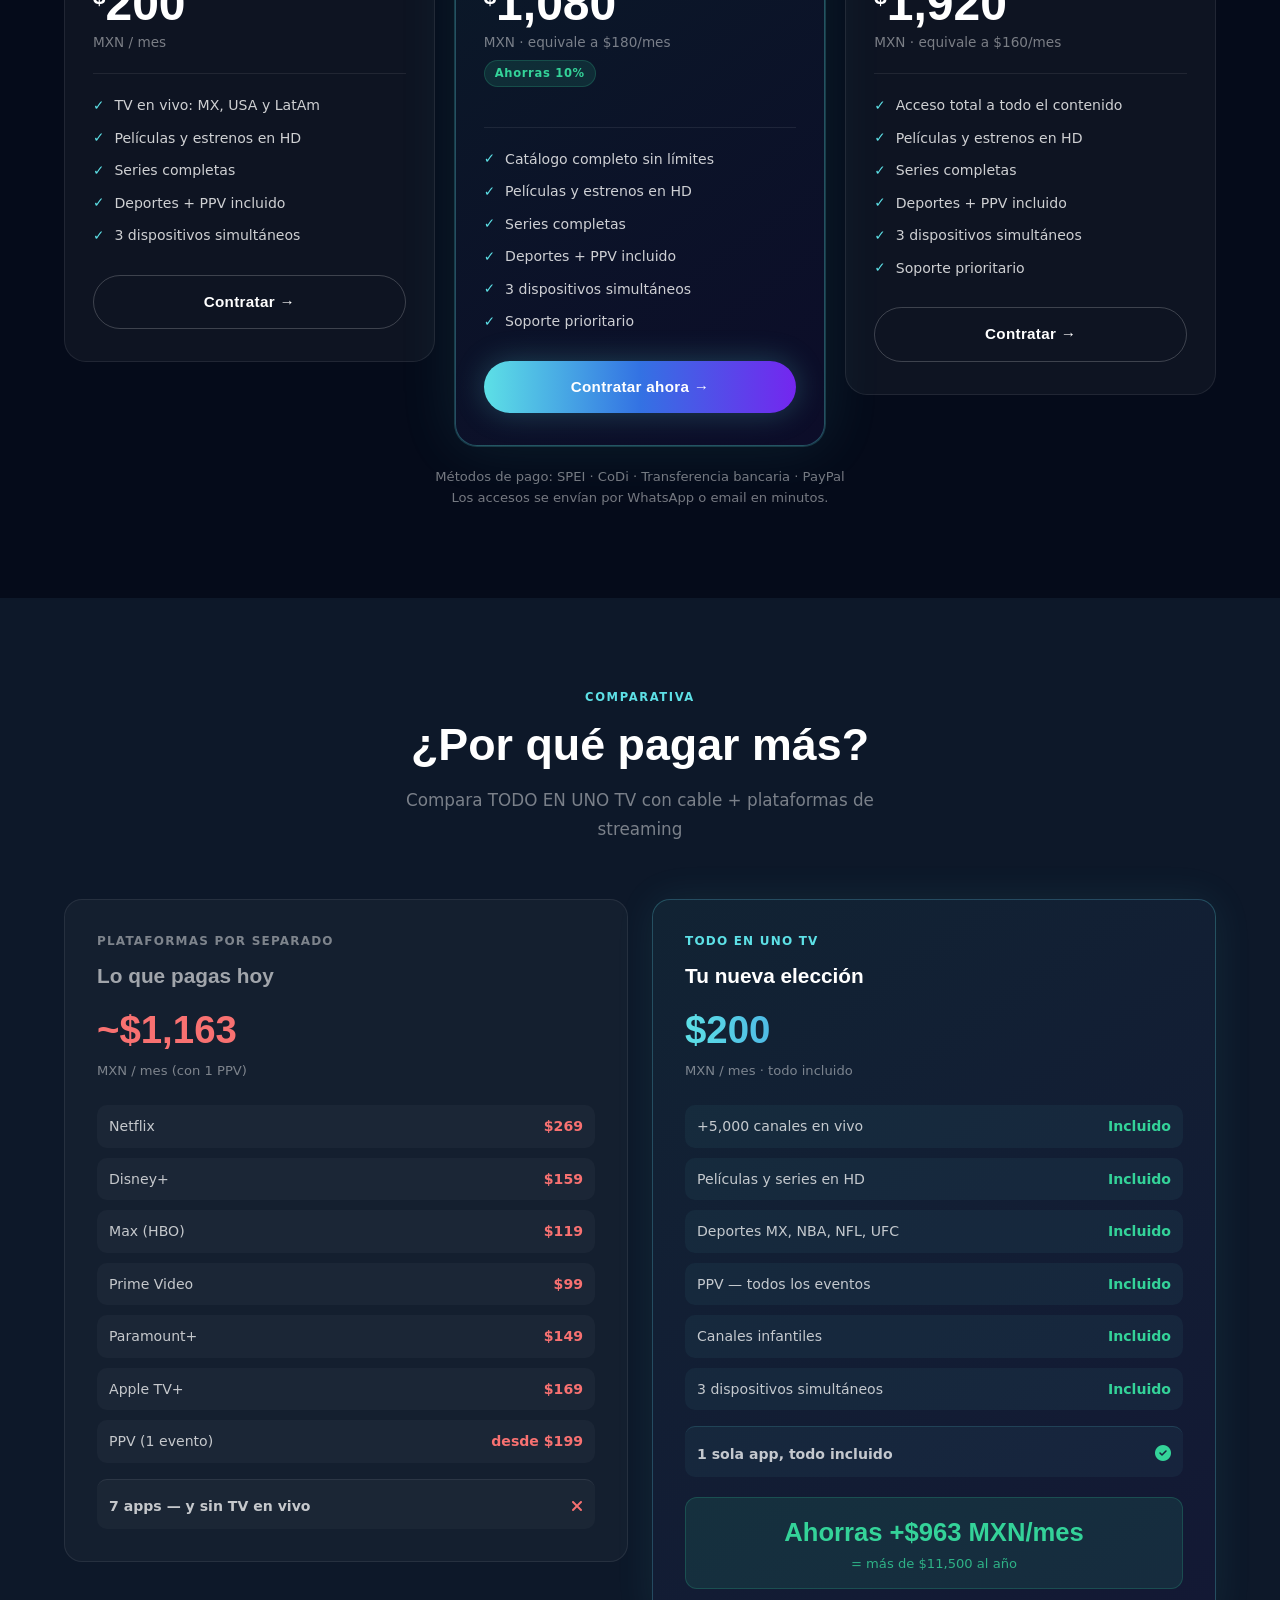
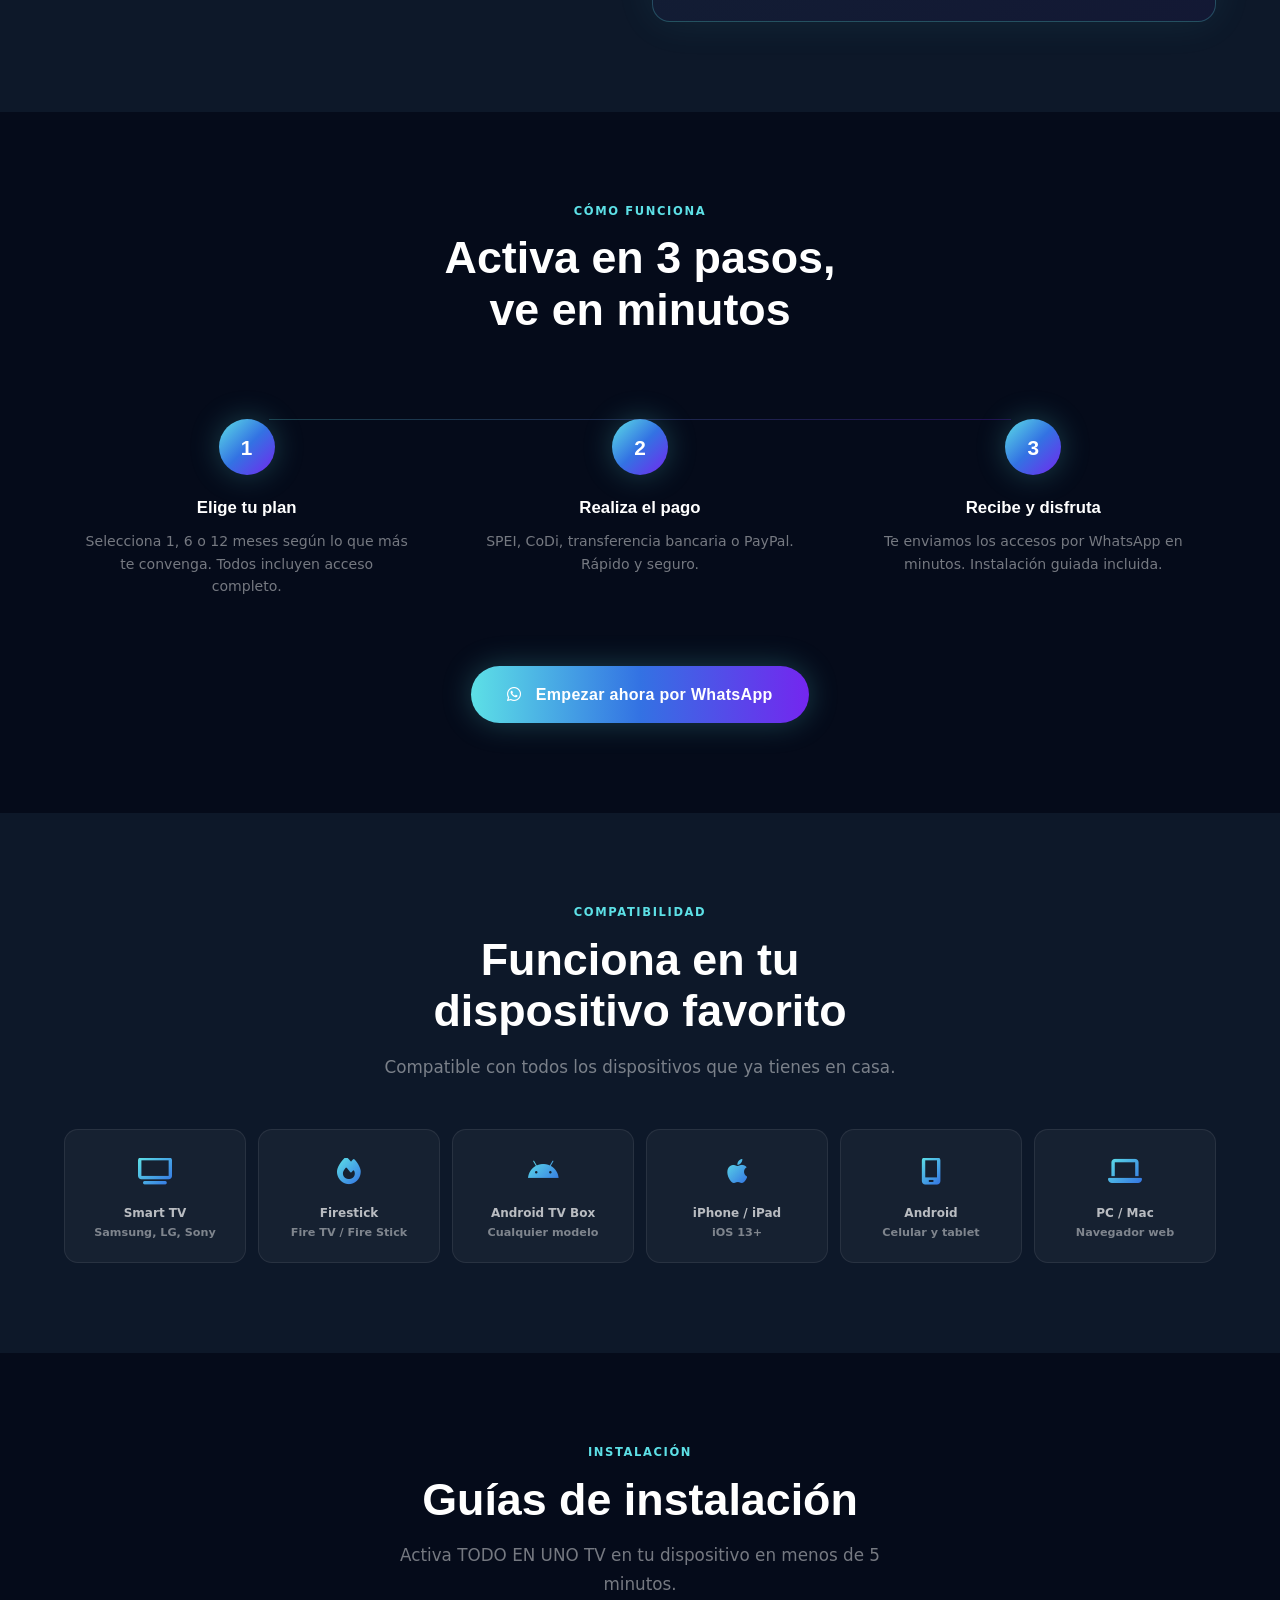
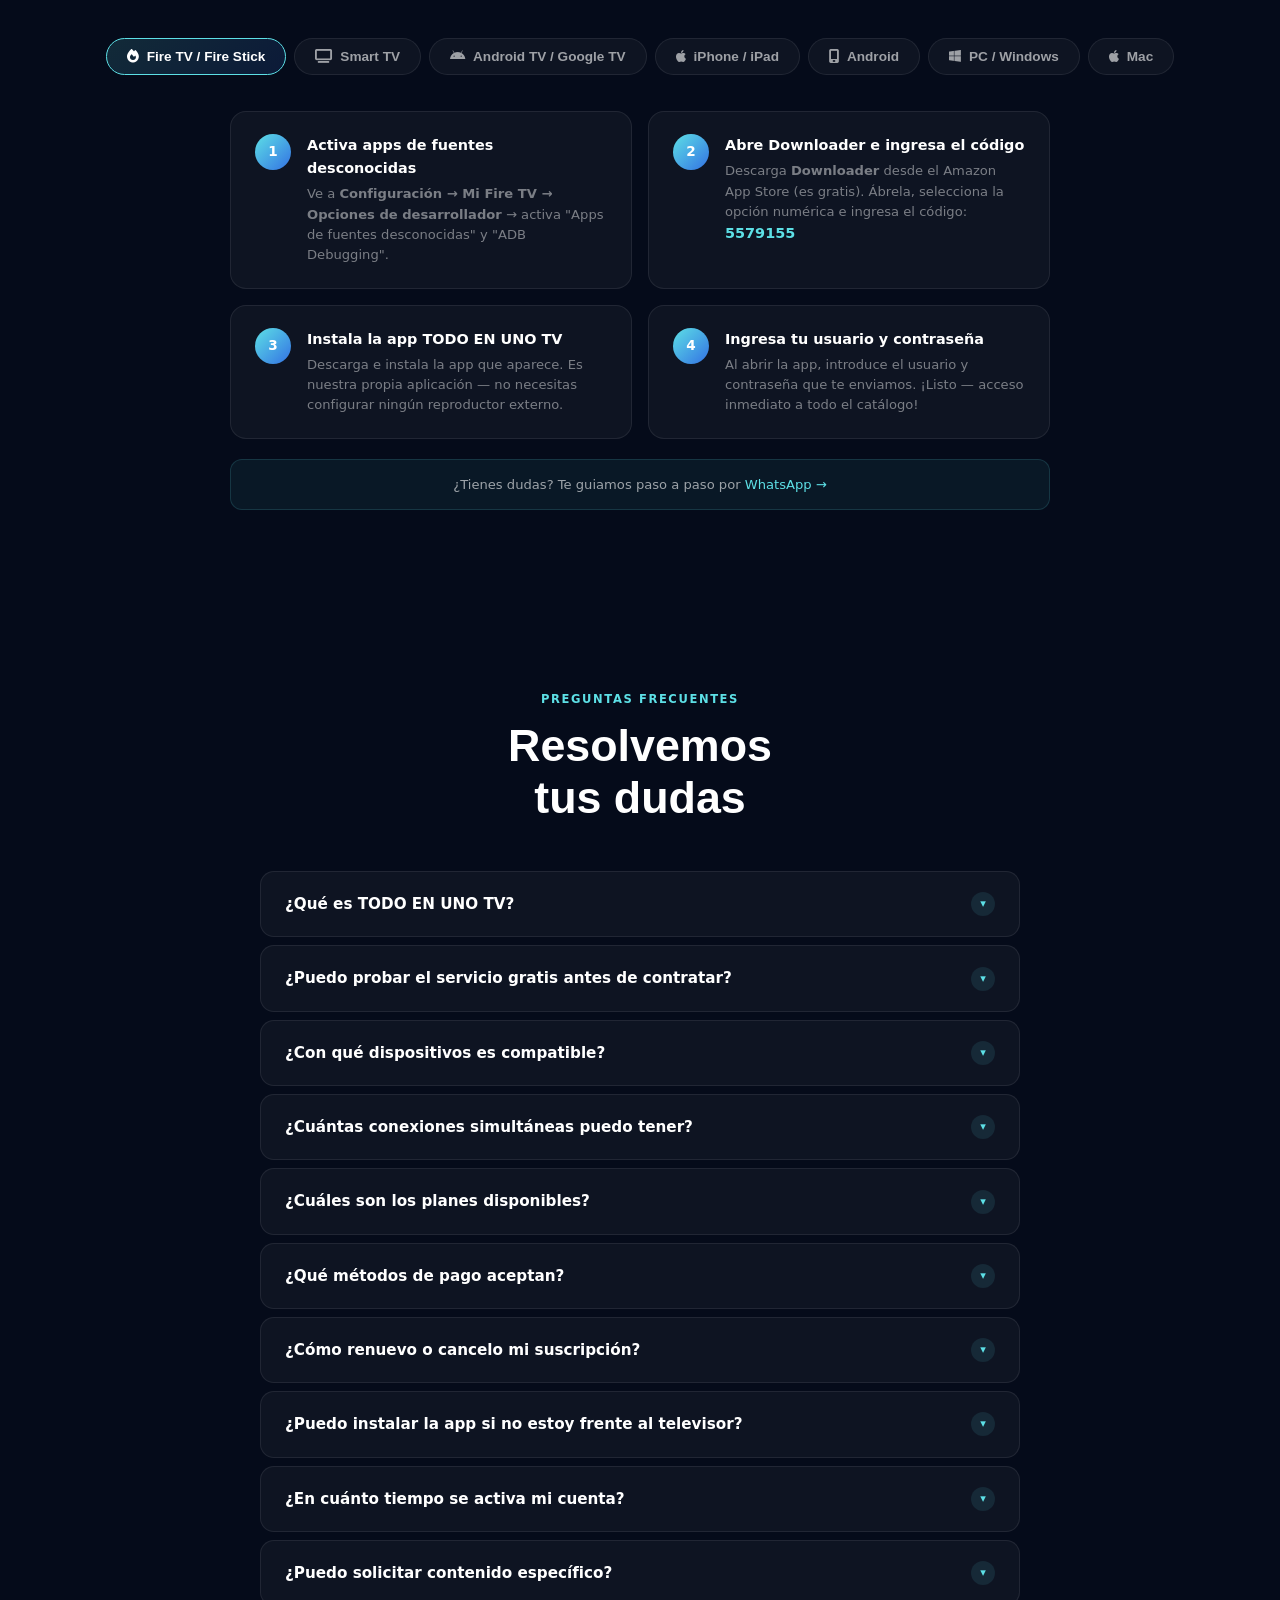
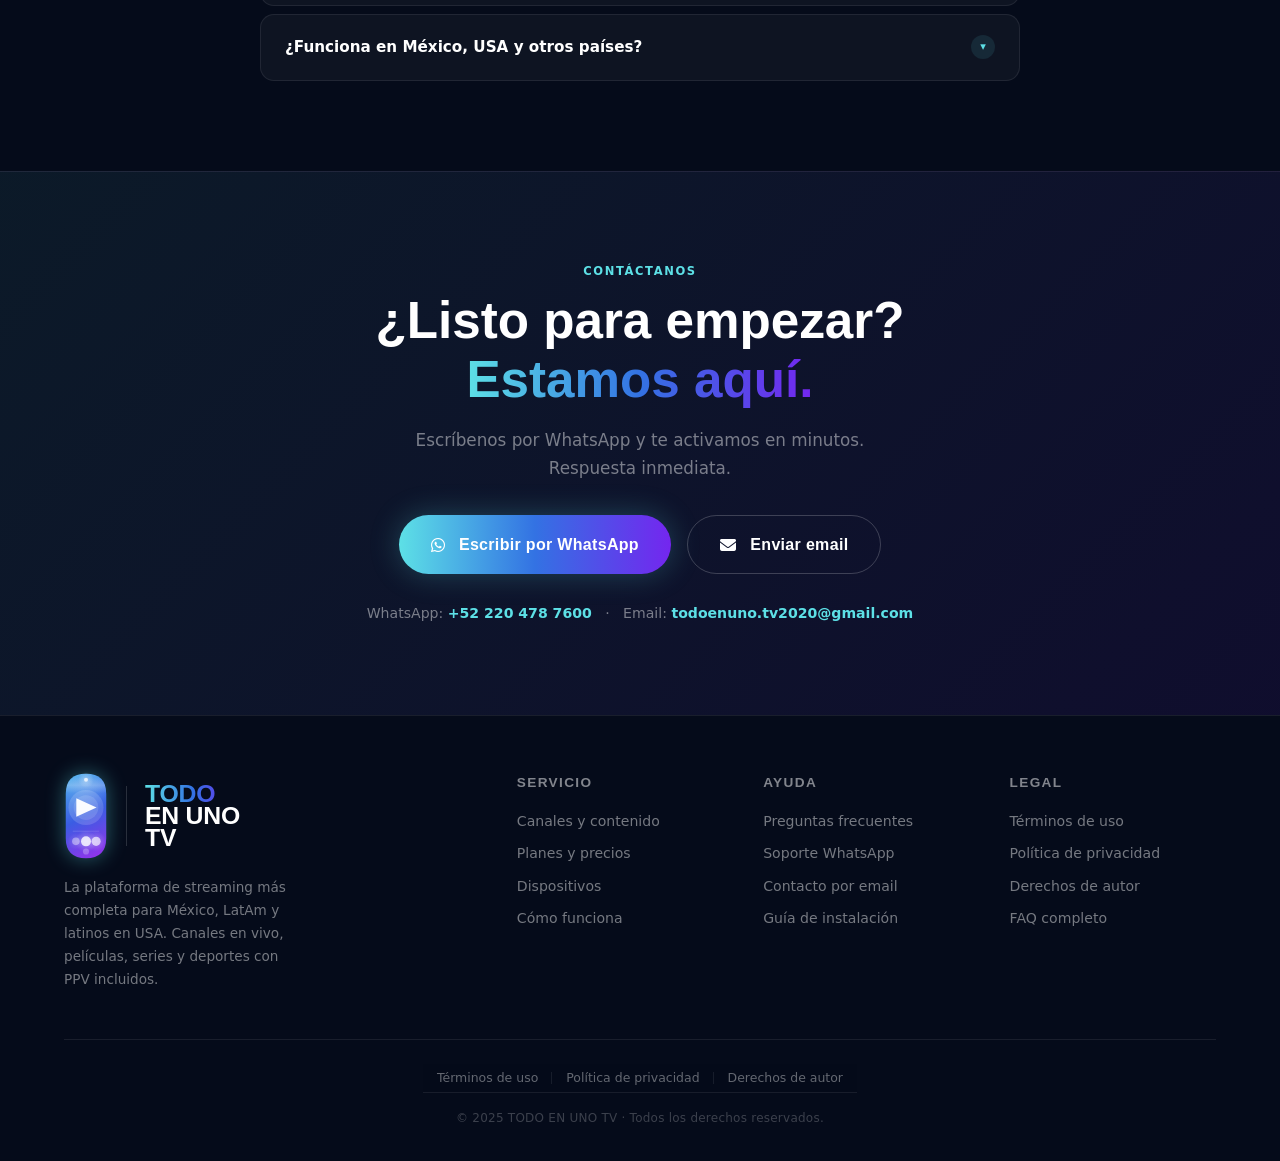
==== commit 1b7f8502: "Windows: IPTV Stream Player desde Microsoft Store" ====
--- a/index.html
+++ b/index.html
@@ -1434,10 +1434,10 @@
     <!-- PC / Windows -->
     <div class="guide-panel" id="g-pc">
       <div class="guide-steps">
-        <div class="guide-step"><div class="guide-step-num">1</div><div class="guide-step-body"><div class="guide-step-title">Sin instalación necesaria</div><div class="guide-step-desc">En PC puedes acceder directamente desde el navegador. Compatible con Chrome, Firefox y Edge.</div></div></div>
-        <div class="guide-step"><div class="guide-step-num">2</div><div class="guide-step-body"><div class="guide-step-title">Entra al portal web</div><div class="guide-step-desc">Abre el enlace de acceso que te enviamos por WhatsApp o email en tu navegador favorito.</div></div></div>
-        <div class="guide-step"><div class="guide-step-num">3</div><div class="guide-step-body"><div class="guide-step-title">Inicia sesión</div><div class="guide-step-desc">Introduce tu usuario y contraseña. Opcional: instala <strong>VLC Media Player</strong> para mejor calidad de reproducción.</div></div></div>
-        <div class="guide-step"><div class="guide-step-num">4</div><div class="guide-step-body"><div class="guide-step-title">Navega y disfruta</div><div class="guide-step-desc">Accede a todos los canales, películas y series desde tu PC sin necesidad de instalar nada.</div></div></div>
+        <div class="guide-step"><div class="guide-step-num">1</div><div class="guide-step-body"><div class="guide-step-title">Descarga IPTV Stream Player</div><div class="guide-step-desc">Disponible gratis en la Microsoft Store. <a href="https://apps.microsoft.com/detail/9pmrbqz7824h?hl=es-MX&gl=MX" target="_blank" style="color:var(--c1)">Descargar IPTV Stream Player →</a></div></div></div>
+        <div class="guide-step"><div class="guide-step-num">2</div><div class="guide-step-body"><div class="guide-step-title">Abre la app e ingresa tus datos</div><div class="guide-step-desc">Al abrir IPTV Stream Player, selecciona <strong>"Xtream Codes"</strong> e introduce el servidor, usuario y contraseña que te enviamos.</div></div></div>
+        <div class="guide-step"><div class="guide-step-num">3</div><div class="guide-step-body"><div class="guide-step-title">Carga el catálogo</div><div class="guide-step-desc">En segundos tendrás acceso a todos los canales en vivo, películas y series directamente en tu PC.</div></div></div>
+        <div class="guide-step"><div class="guide-step-num">4</div><div class="guide-step-body"><div class="guide-step-title">¡Listo para ver!</div><div class="guide-step-desc">Navega por el catálogo completo con una interfaz optimizada para Windows. Compatible con Windows 10 y 11.</div></div></div>
       </div>
       <div class="guide-note">¿Tienes dudas? Te guiamos paso a paso por <a href="https://wa.me/522204787600?text=Hola,%20necesito%20ayuda%20con%20la%20instalación%20en%20PC%20Windows" target="_blank">WhatsApp →</a></div>
     </div>
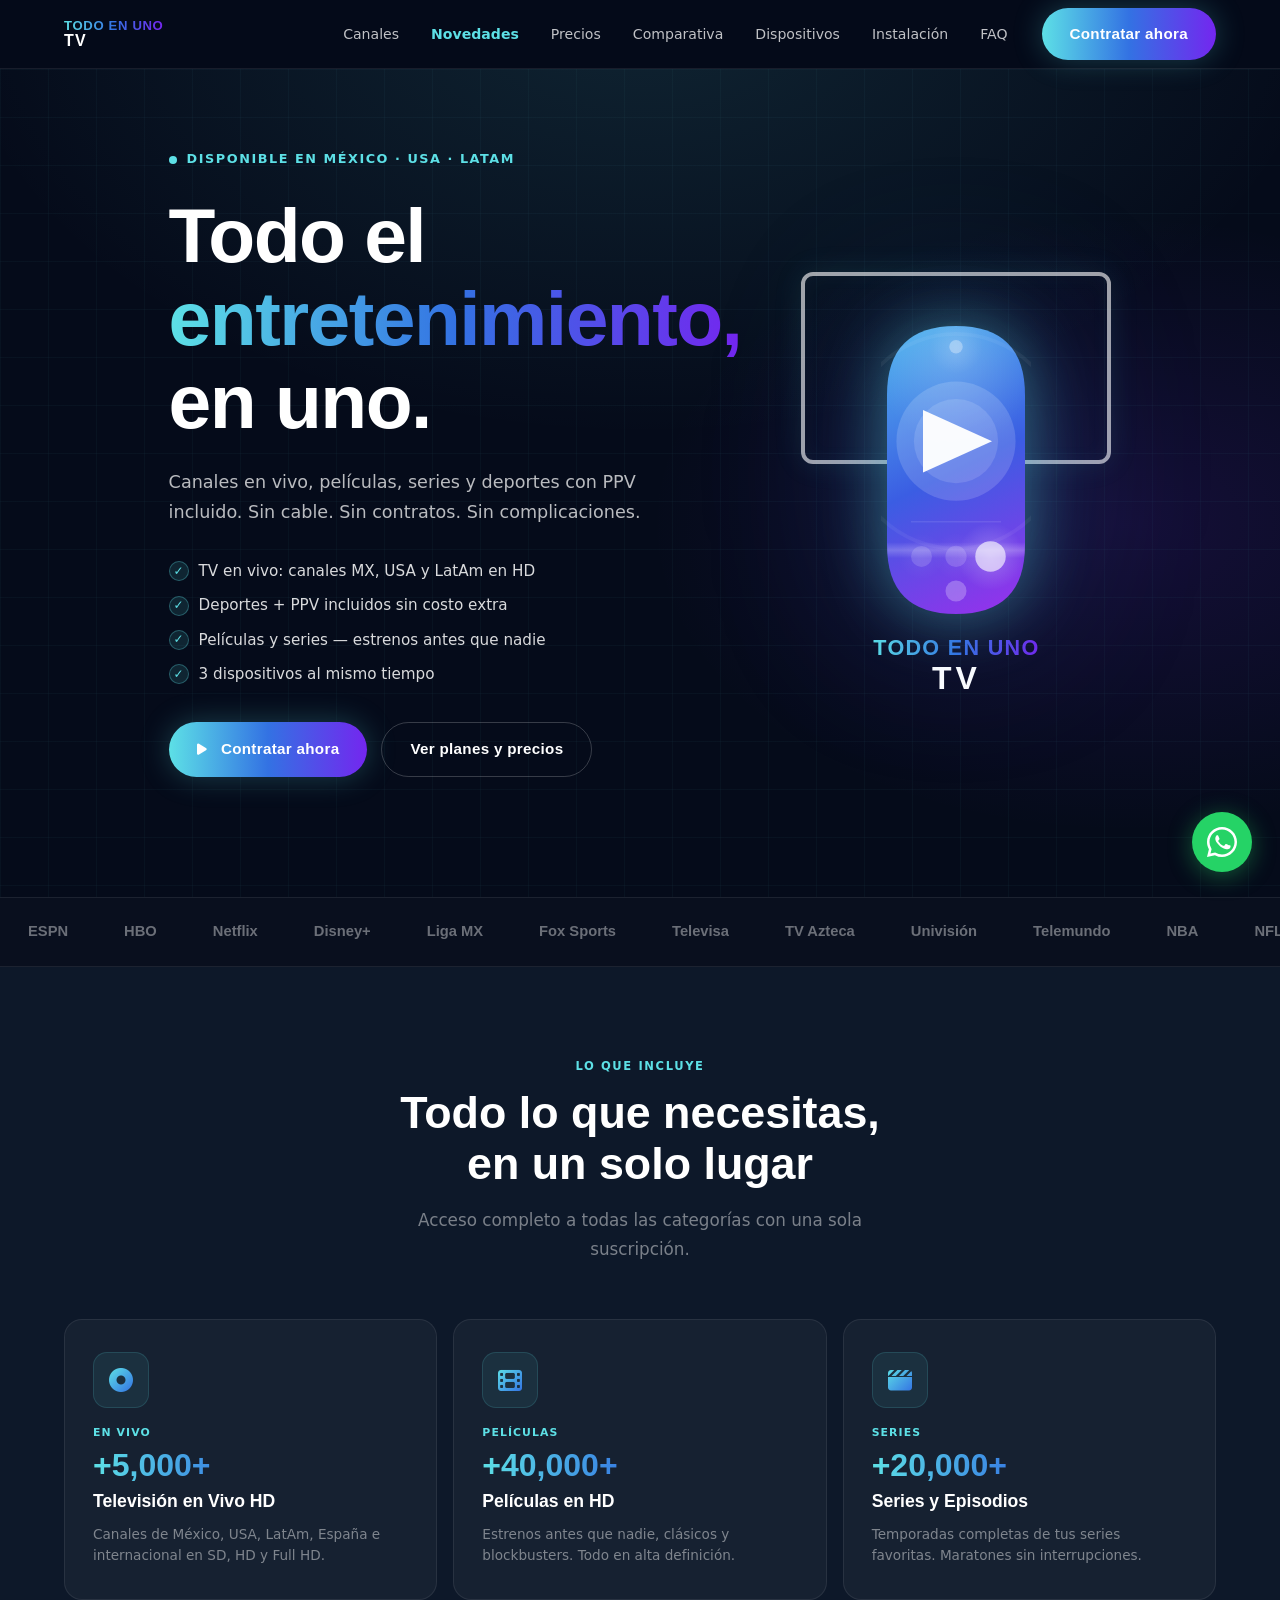
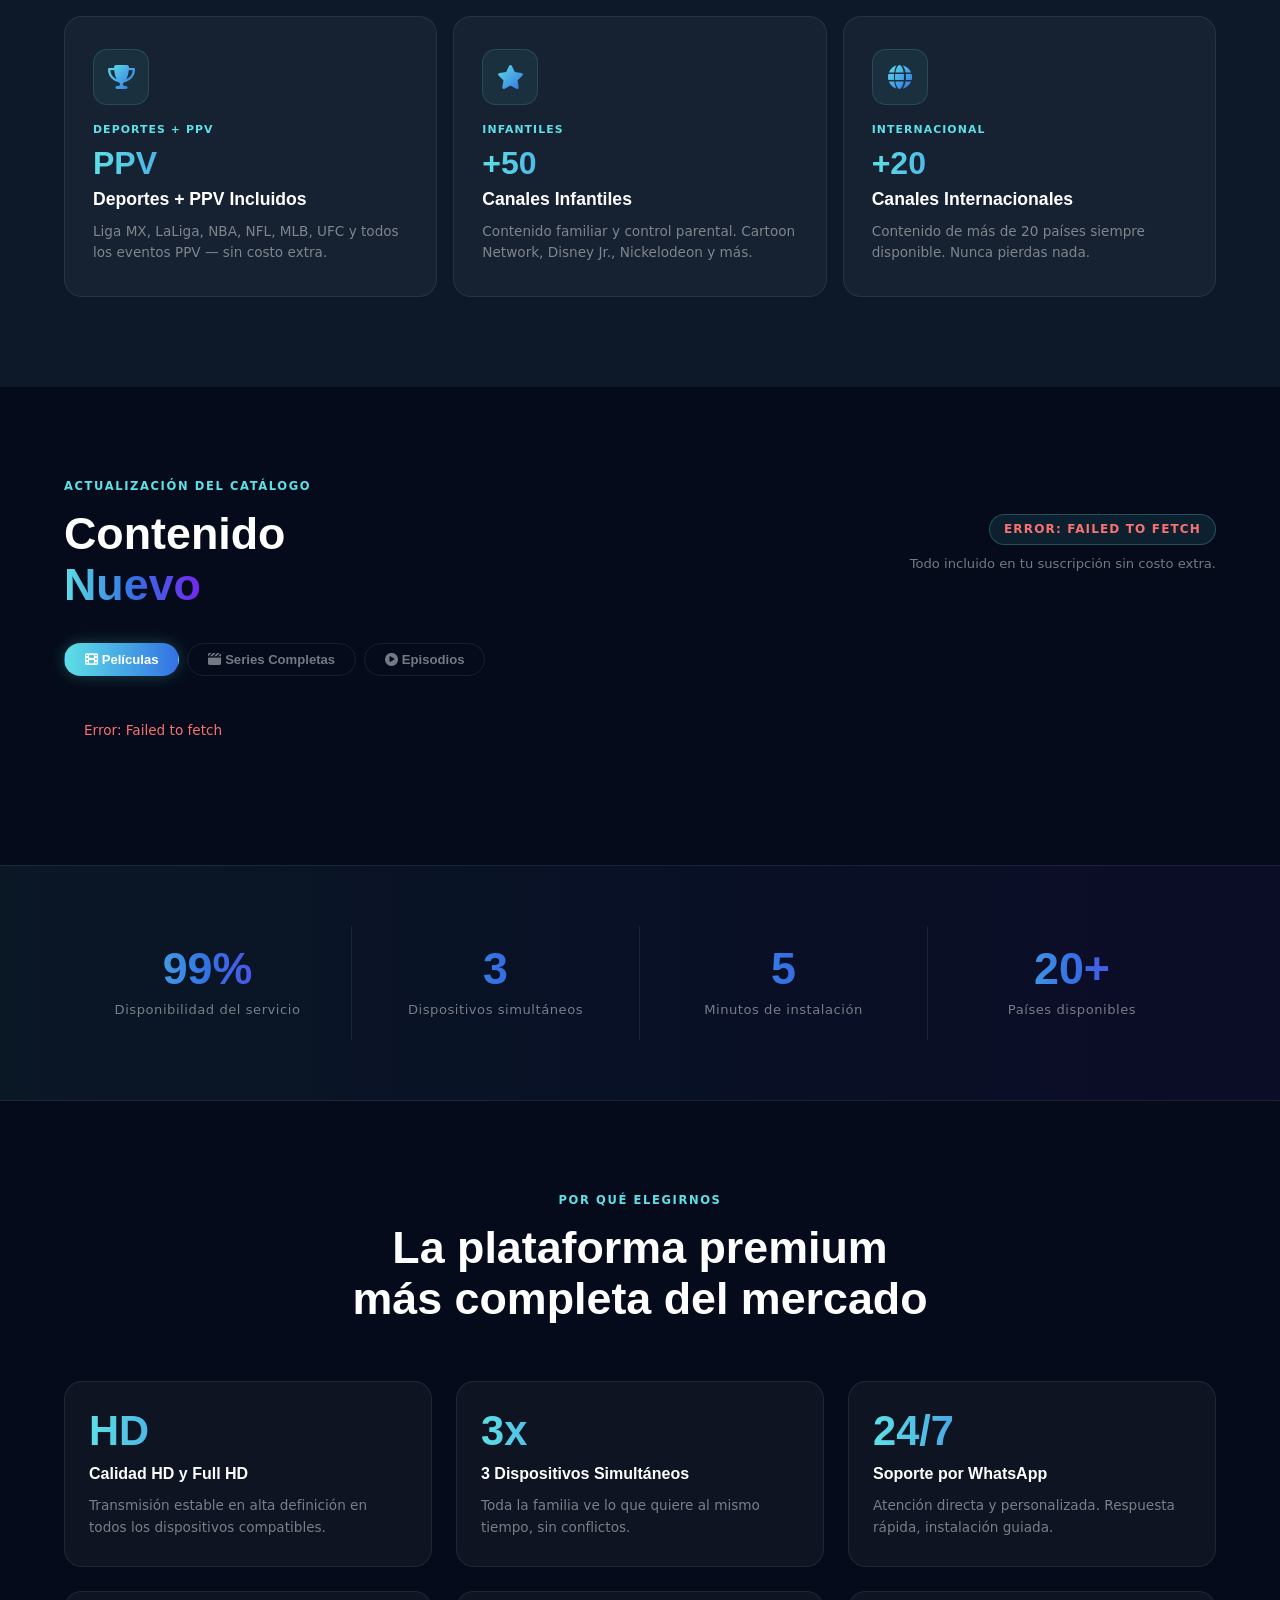
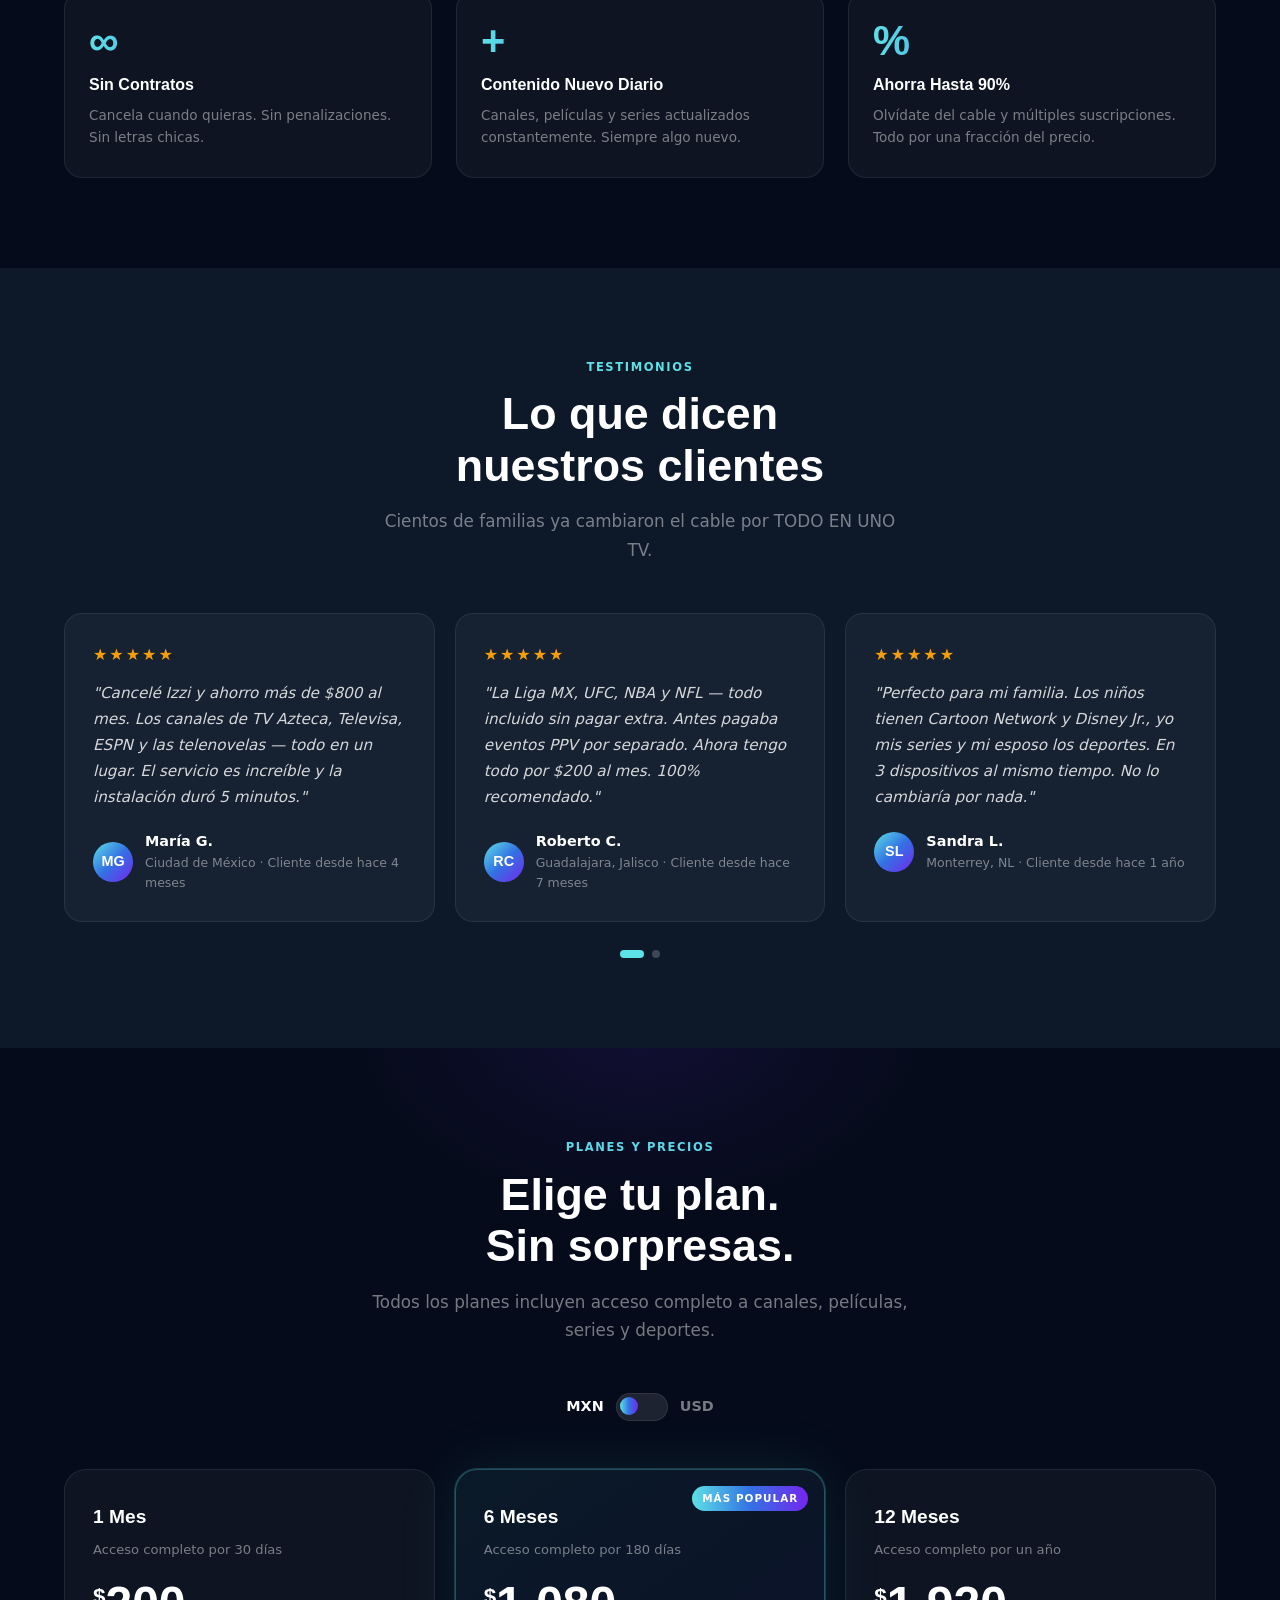
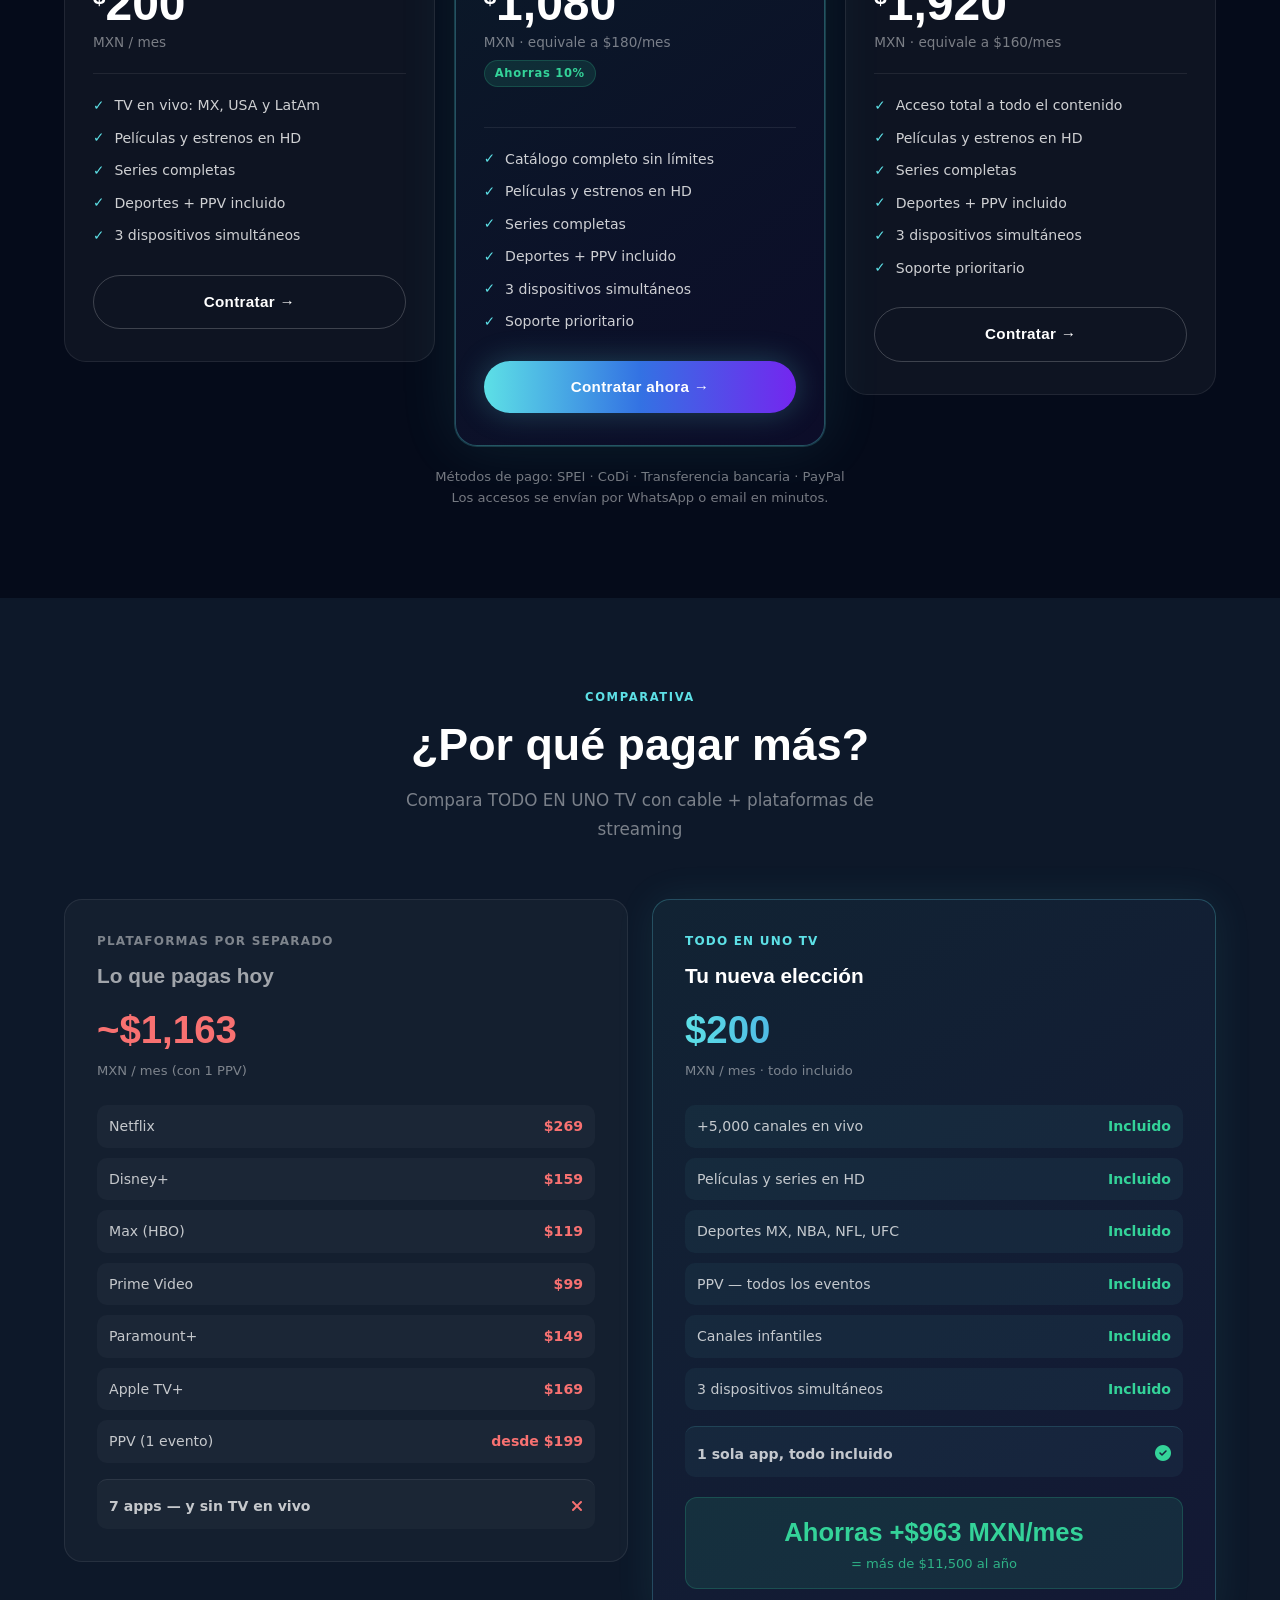
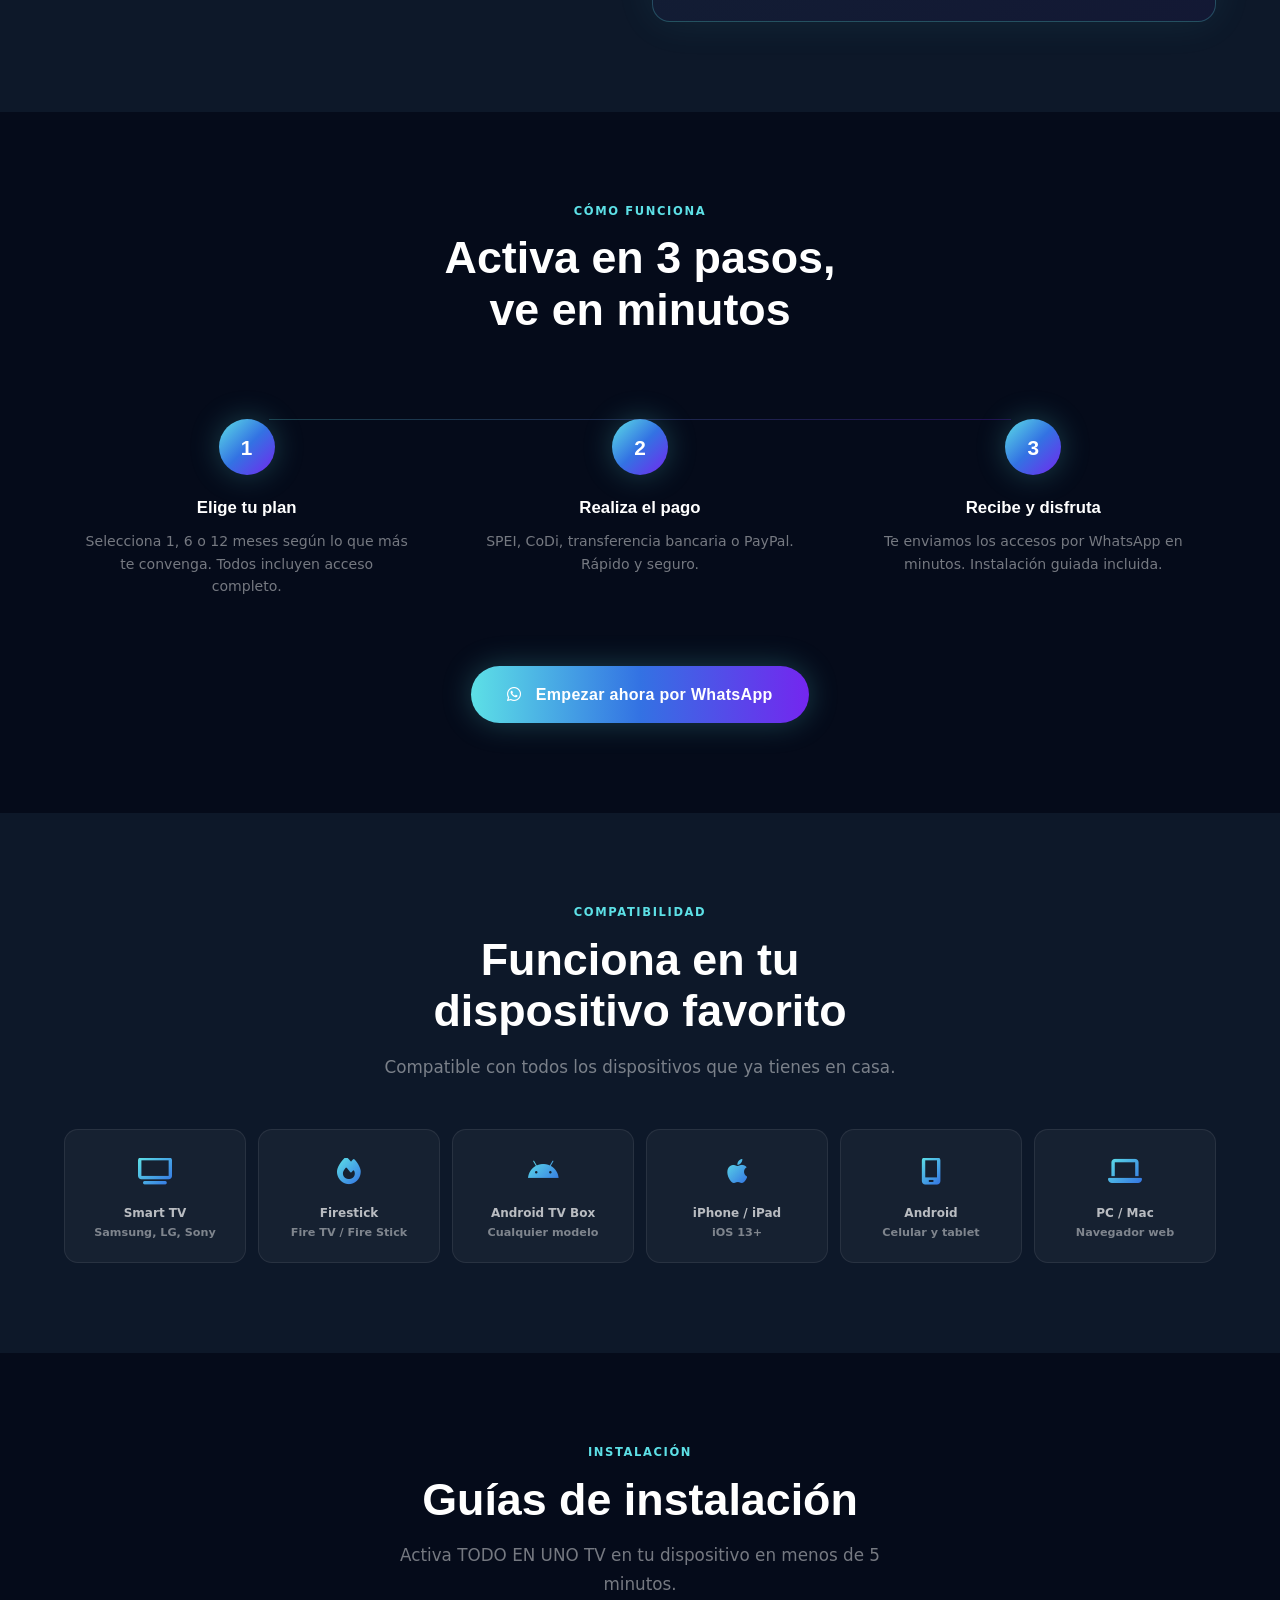
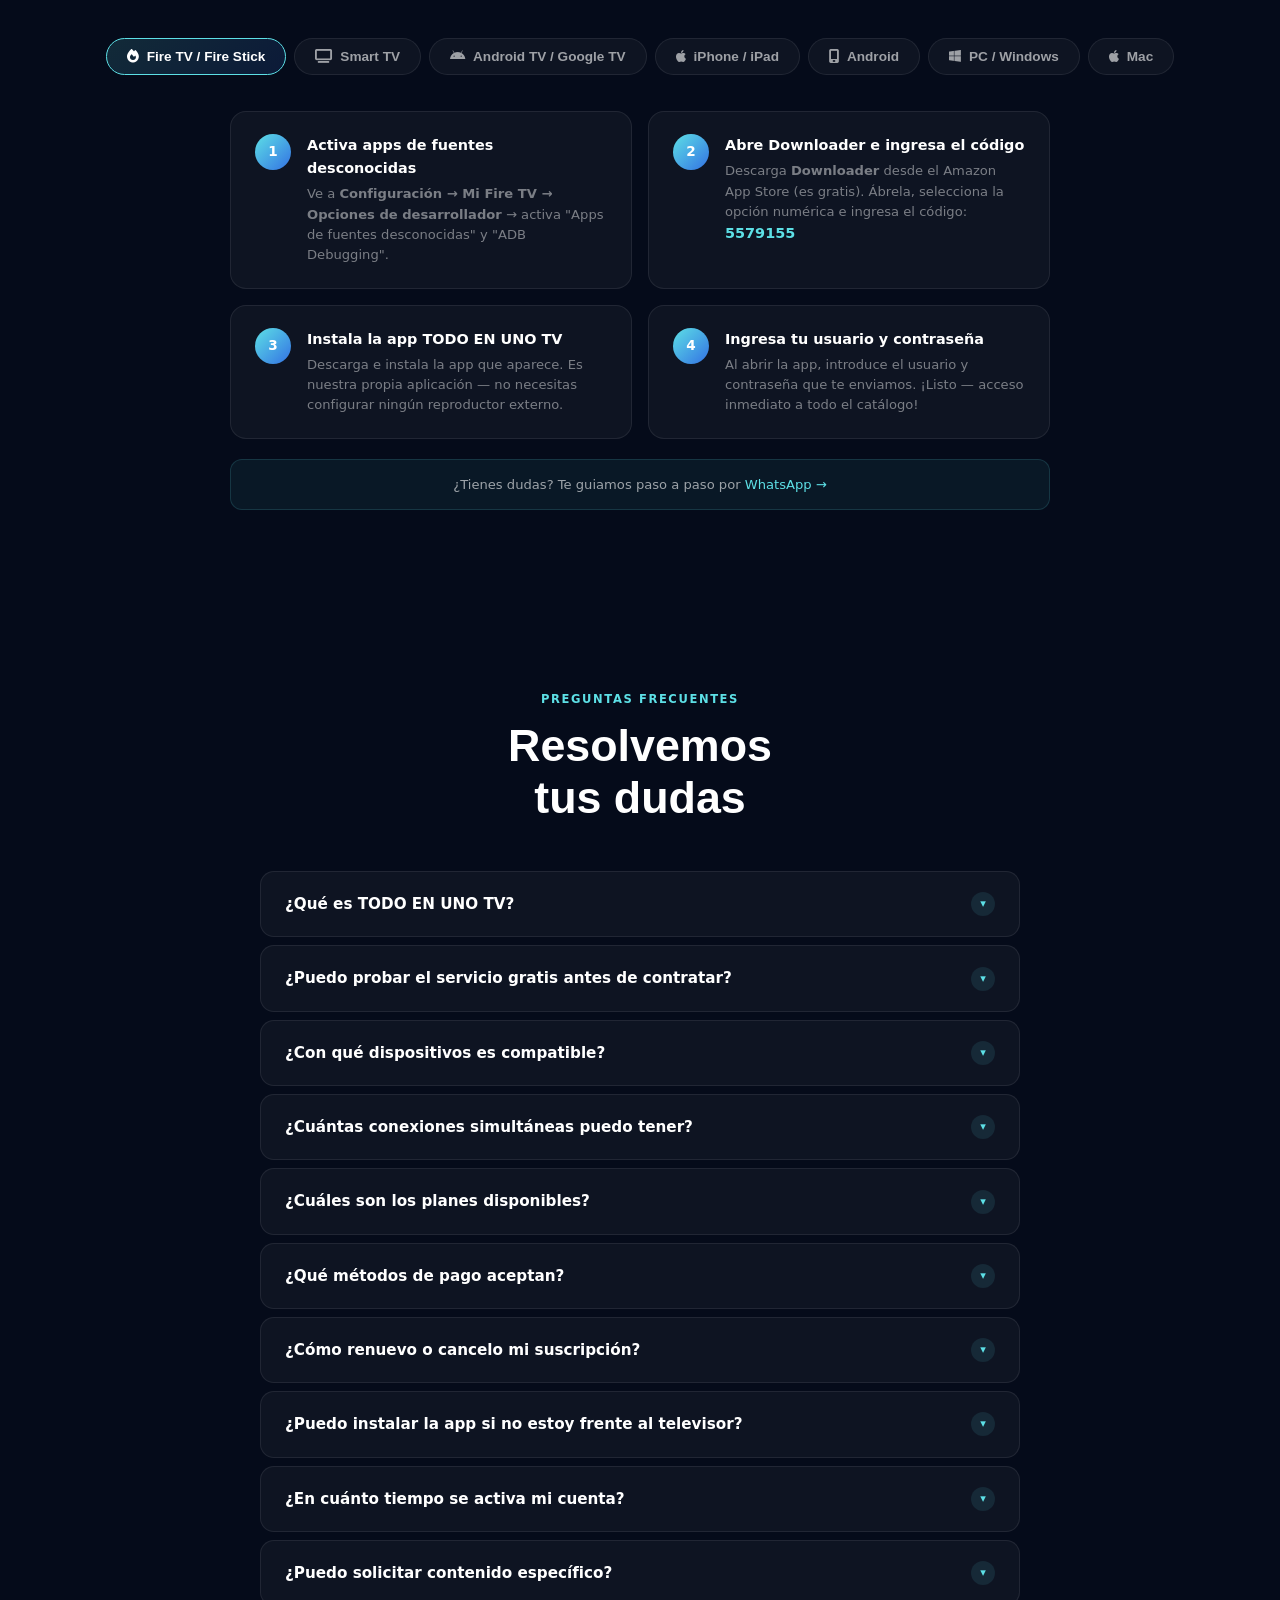
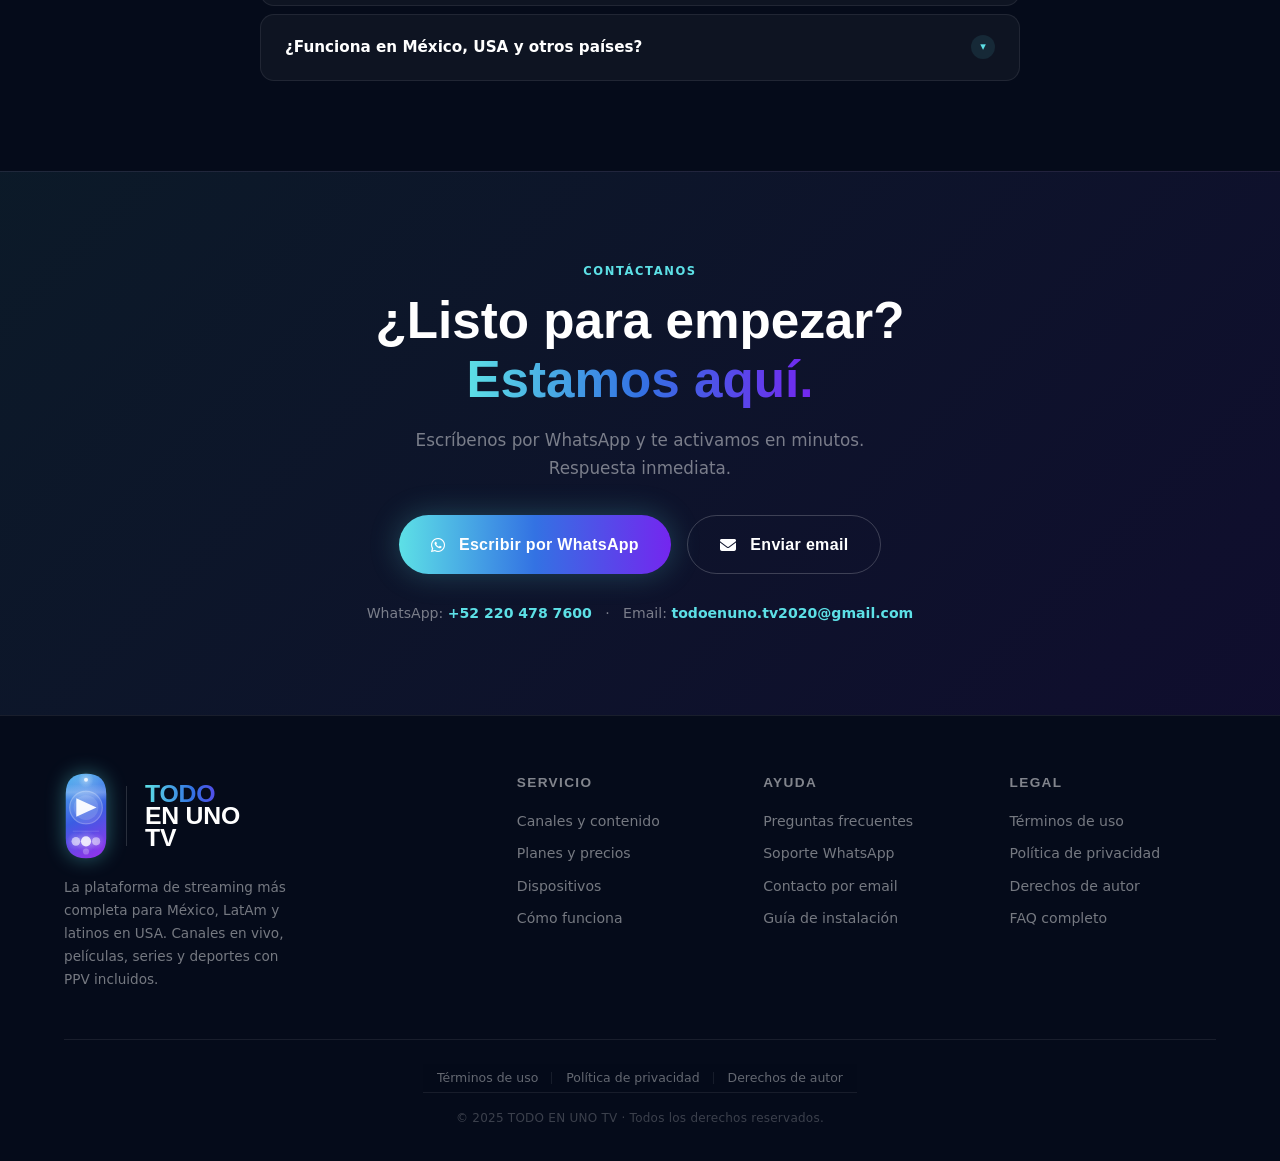
==== commit a01fd283: "iPhone/iPad: Smarters Player Lite desde App Store" ====
--- a/index.html
+++ b/index.html
@@ -1412,10 +1412,10 @@
     <!-- iPhone / iPad -->
     <div class="guide-panel" id="g-iphone">
       <div class="guide-steps">
-        <div class="guide-step"><div class="guide-step-num">1</div><div class="guide-step-body"><div class="guide-step-title">Abre el App Store</div><div class="guide-step-desc">En tu iPhone o iPad, ve al App Store de Apple (requiere iOS 13 o superior).</div></div></div>
-        <div class="guide-step"><div class="guide-step-num">2</div><div class="guide-step-body"><div class="guide-step-title">Descarga GSE Smart IPTV</div><div class="guide-step-desc">Busca "GSE Smart IPTV" o "IPTV Smarters Pro" e instala la app. Ambas son compatibles.</div></div></div>
-        <div class="guide-step"><div class="guide-step-num">3</div><div class="guide-step-body"><div class="guide-step-title">Ingresa los datos de acceso</div><div class="guide-step-desc">En la app, selecciona "Remote Playlists" → "+" y añade la URL con tu usuario y contraseña.</div></div></div>
-        <div class="guide-step"><div class="guide-step-num">4</div><div class="guide-step-body"><div class="guide-step-title">Activa y disfruta</div><div class="guide-step-desc">En segundos carga todo el catálogo. Puedes usar AirPlay para ver en tu Smart TV también.</div></div></div>
+        <div class="guide-step"><div class="guide-step-num">1</div><div class="guide-step-body"><div class="guide-step-title">Descarga Smarters Player Lite</div><div class="guide-step-desc">Disponible gratis en el App Store. <a href="https://apps.apple.com/es/app/smarters-player-lite/id1628995509" target="_blank" style="color:var(--c1)">Descargar Smarters Player Lite →</a></div></div></div>
+        <div class="guide-step"><div class="guide-step-num">2</div><div class="guide-step-body"><div class="guide-step-title">Abre la app e ingresa tus datos</div><div class="guide-step-desc">Selecciona <strong>"Login with Xtream Codes API"</strong> e introduce el servidor, usuario y contraseña que te enviamos.</div></div></div>
+        <div class="guide-step"><div class="guide-step-num">3</div><div class="guide-step-body"><div class="guide-step-title">Carga el catálogo</div><div class="guide-step-desc">En segundos tendrás acceso a todos los canales, películas y series en tu iPhone o iPad.</div></div></div>
+        <div class="guide-step"><div class="guide-step-num">4</div><div class="guide-step-body"><div class="guide-step-title">¡Listo para ver!</div><div class="guide-step-desc">Compatible con AirPlay — transmite a tu Smart TV fácilmente desde tu iPhone o iPad.</div></div></div>
       </div>
       <div class="guide-note">¿Tienes dudas? Te guiamos paso a paso por <a href="https://wa.me/522204787600?text=Hola,%20necesito%20ayuda%20con%20la%20instalación%20en%20iPhone" target="_blank">WhatsApp →</a></div>
     </div>
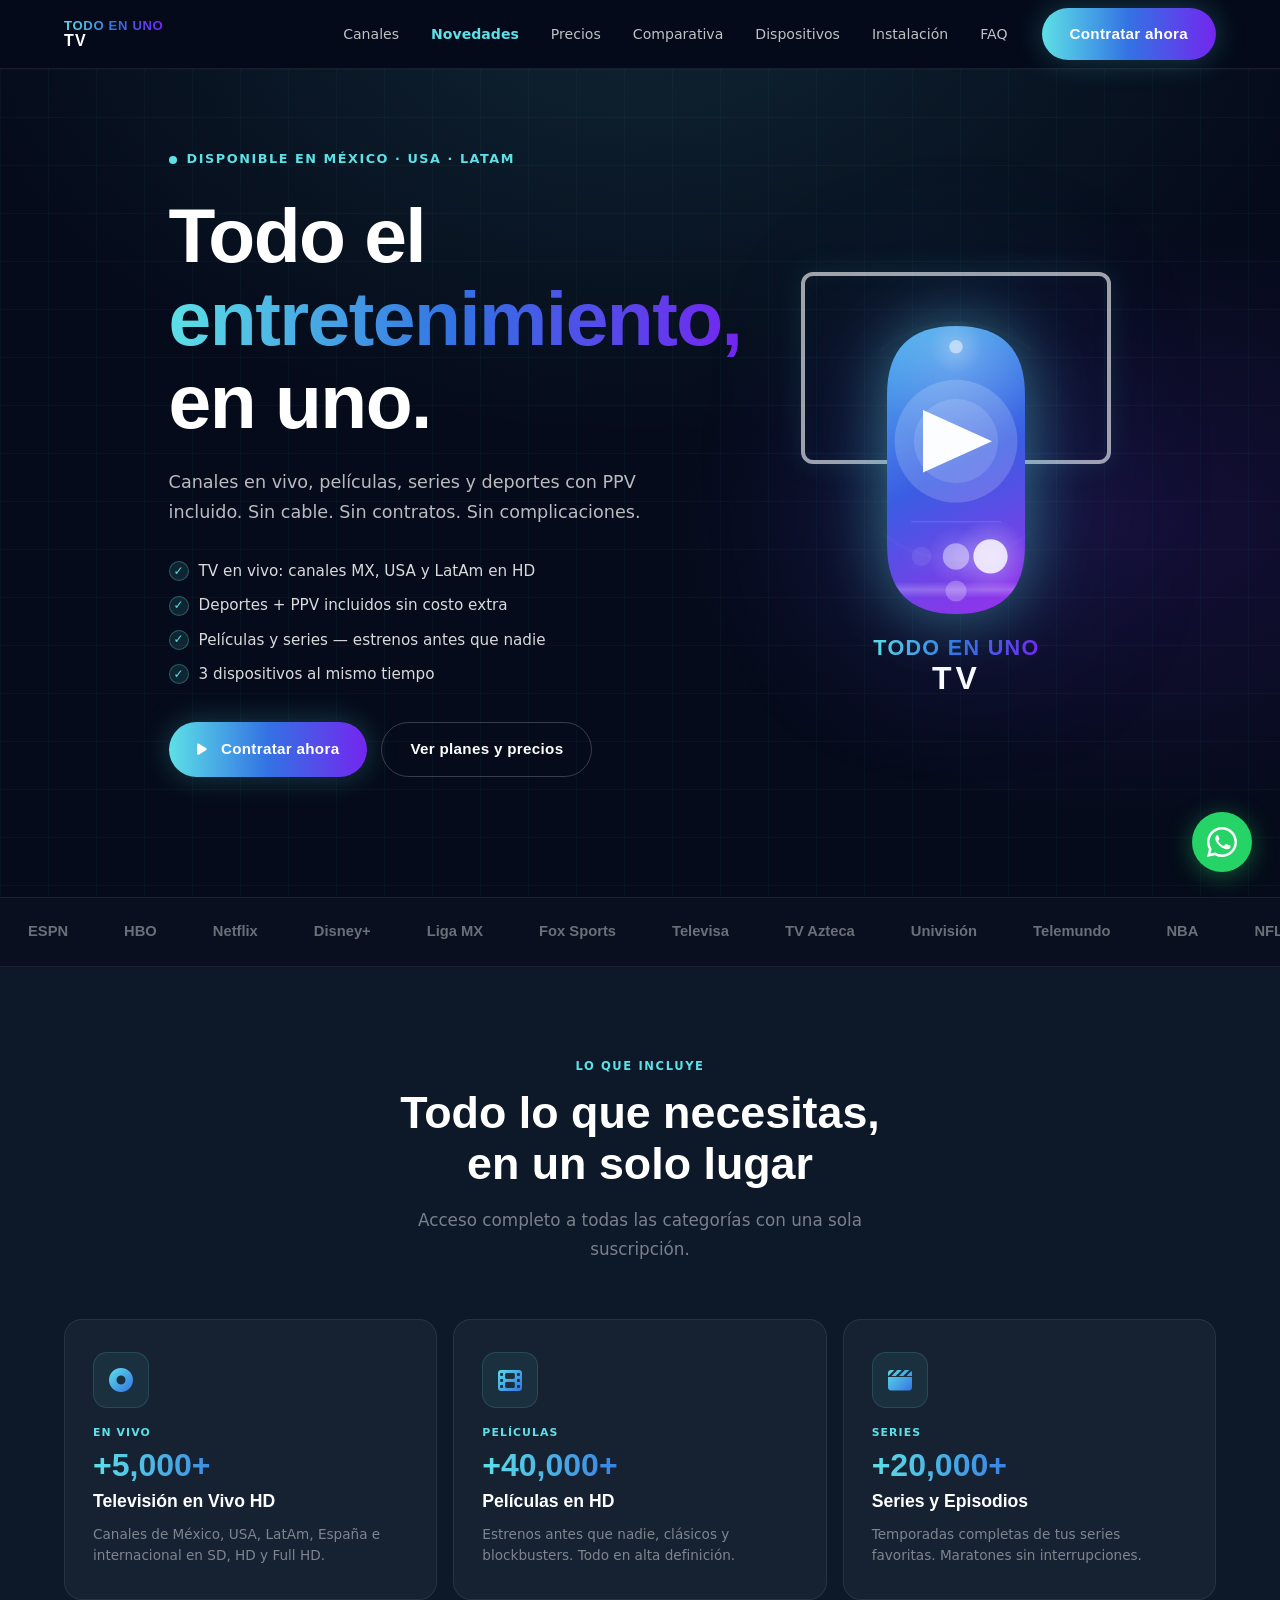
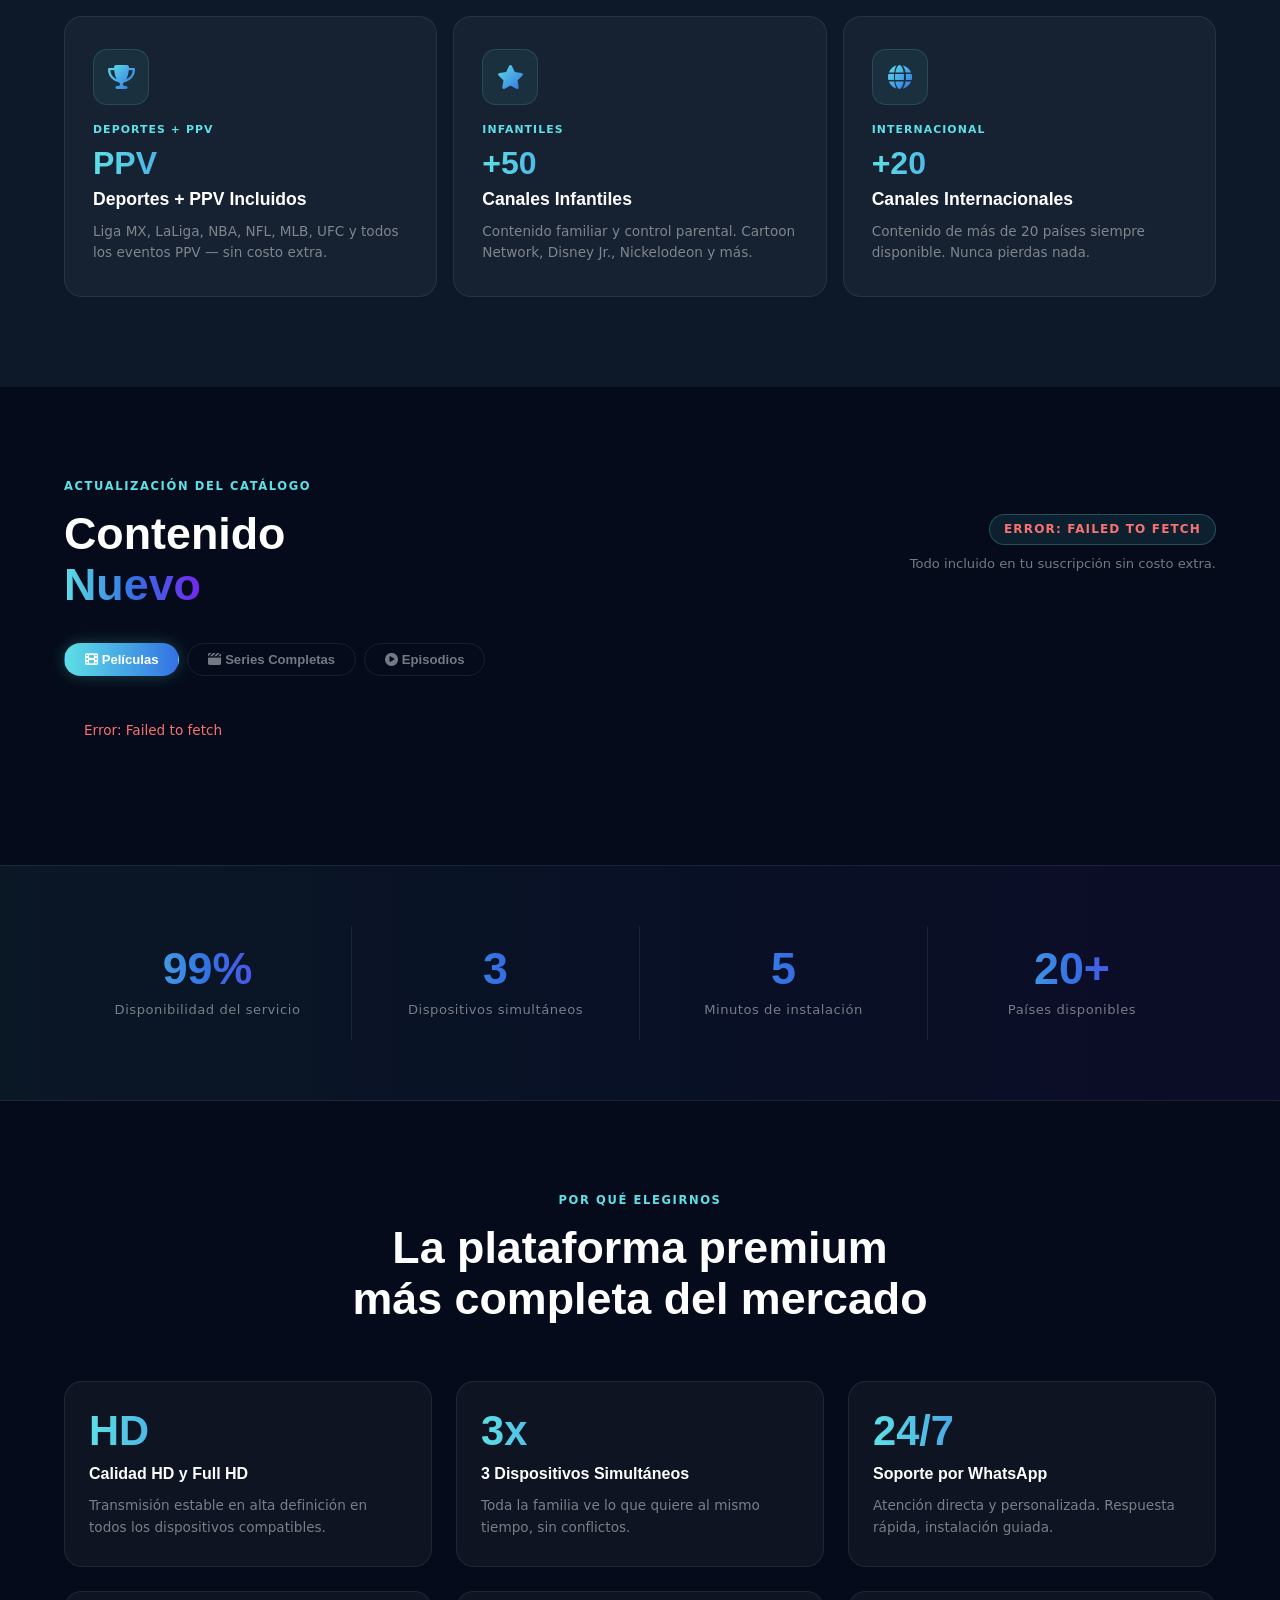
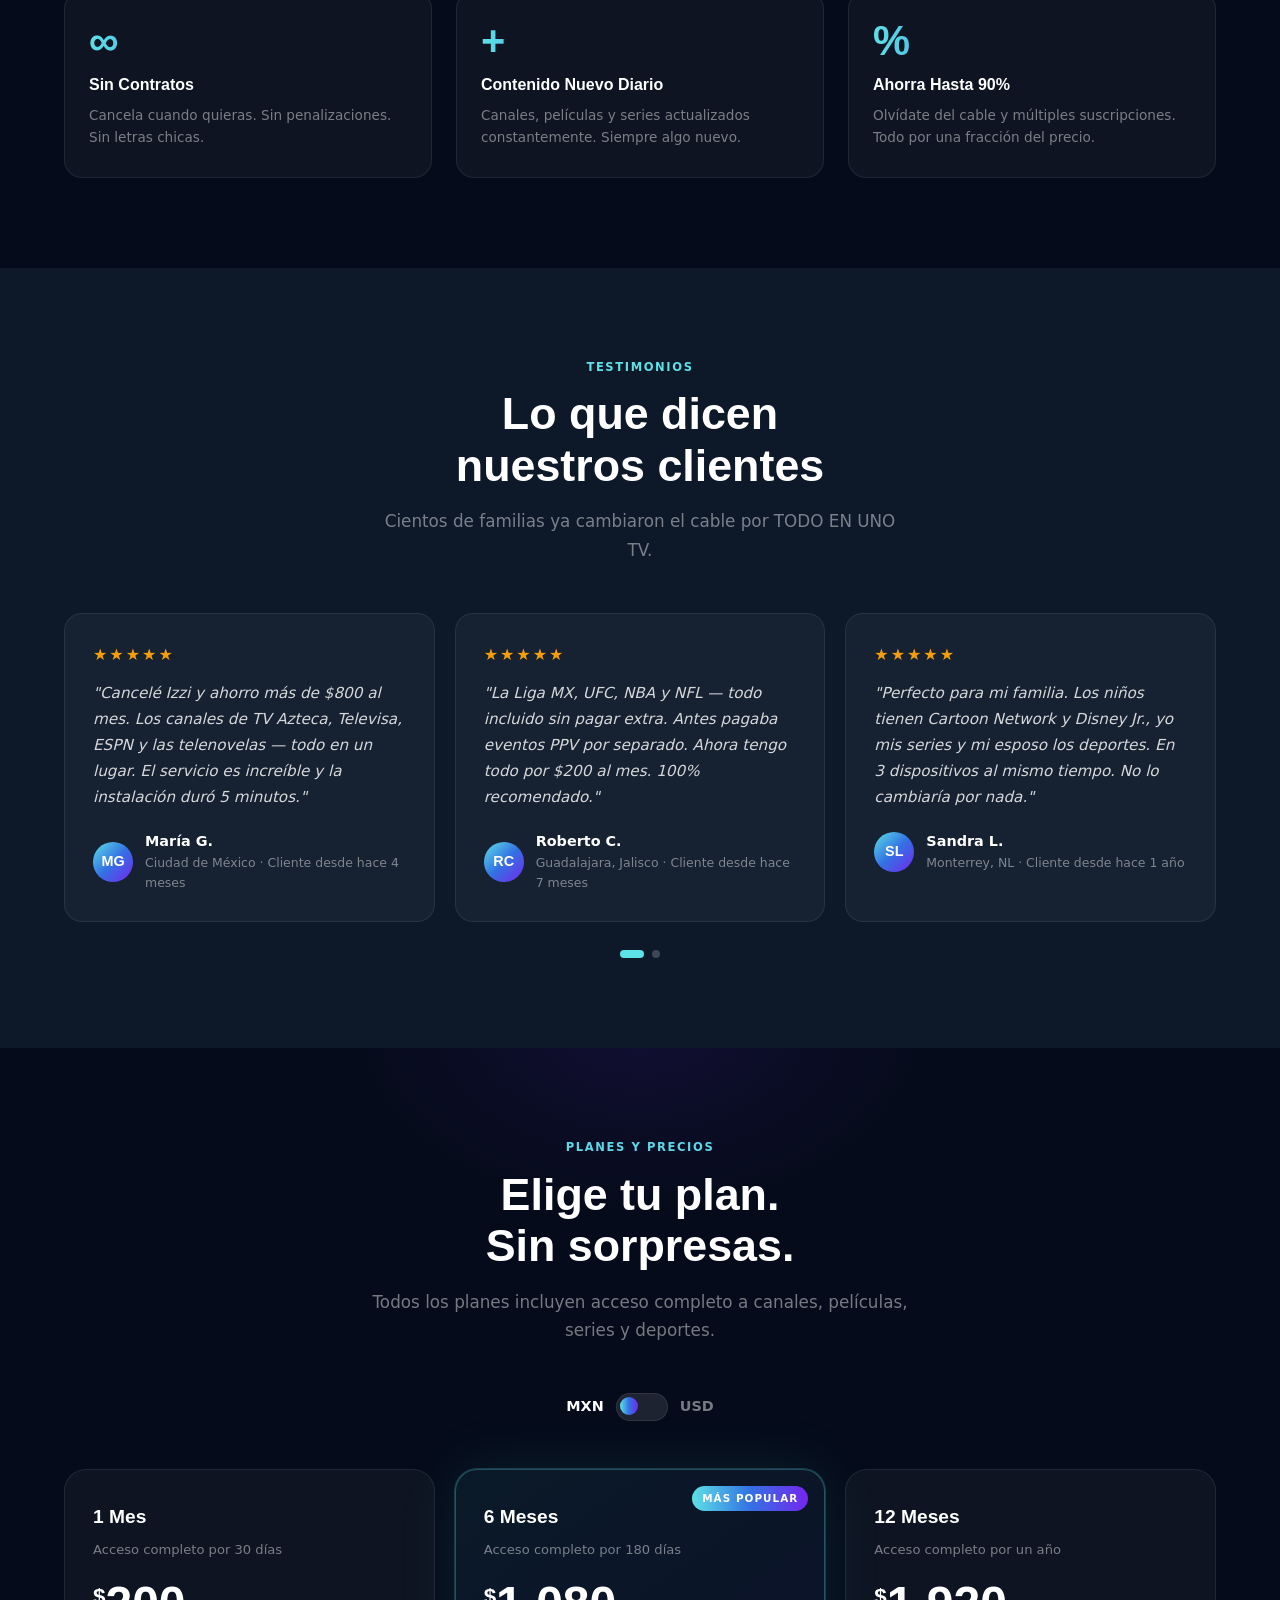
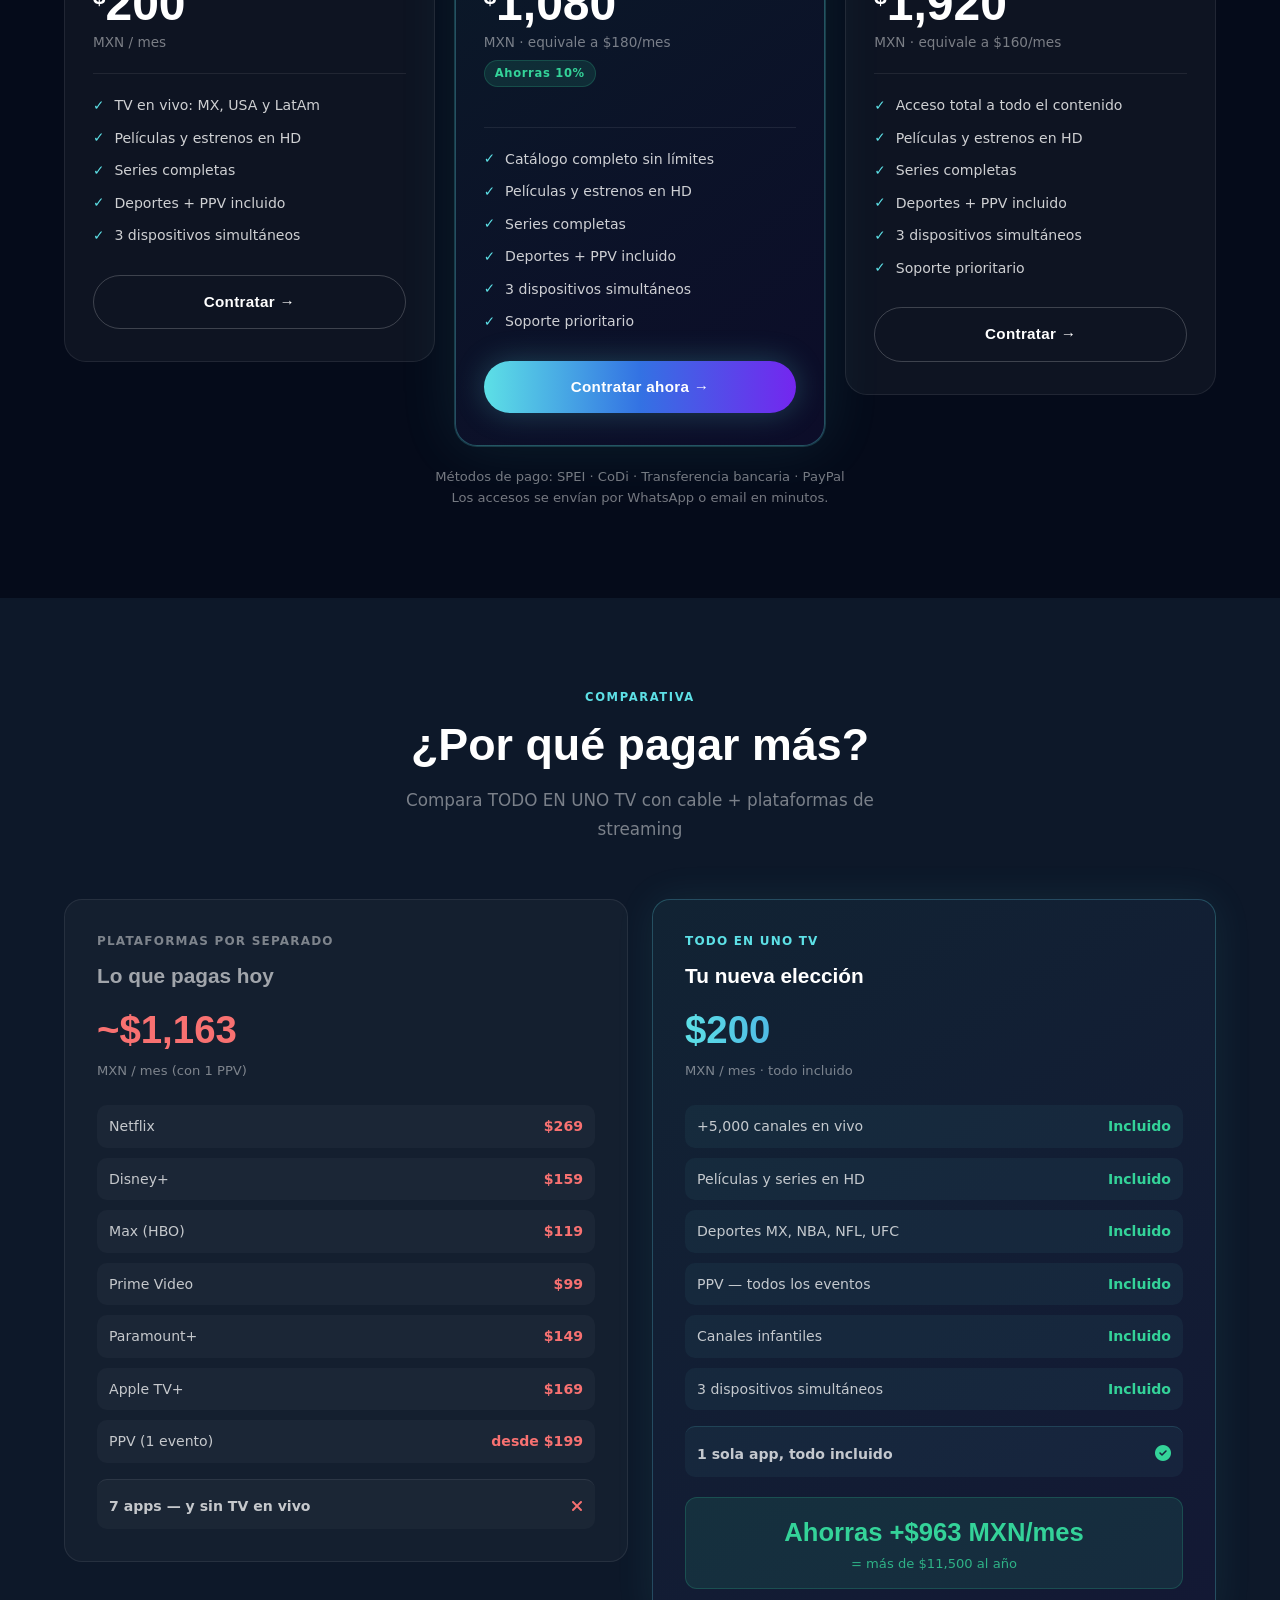
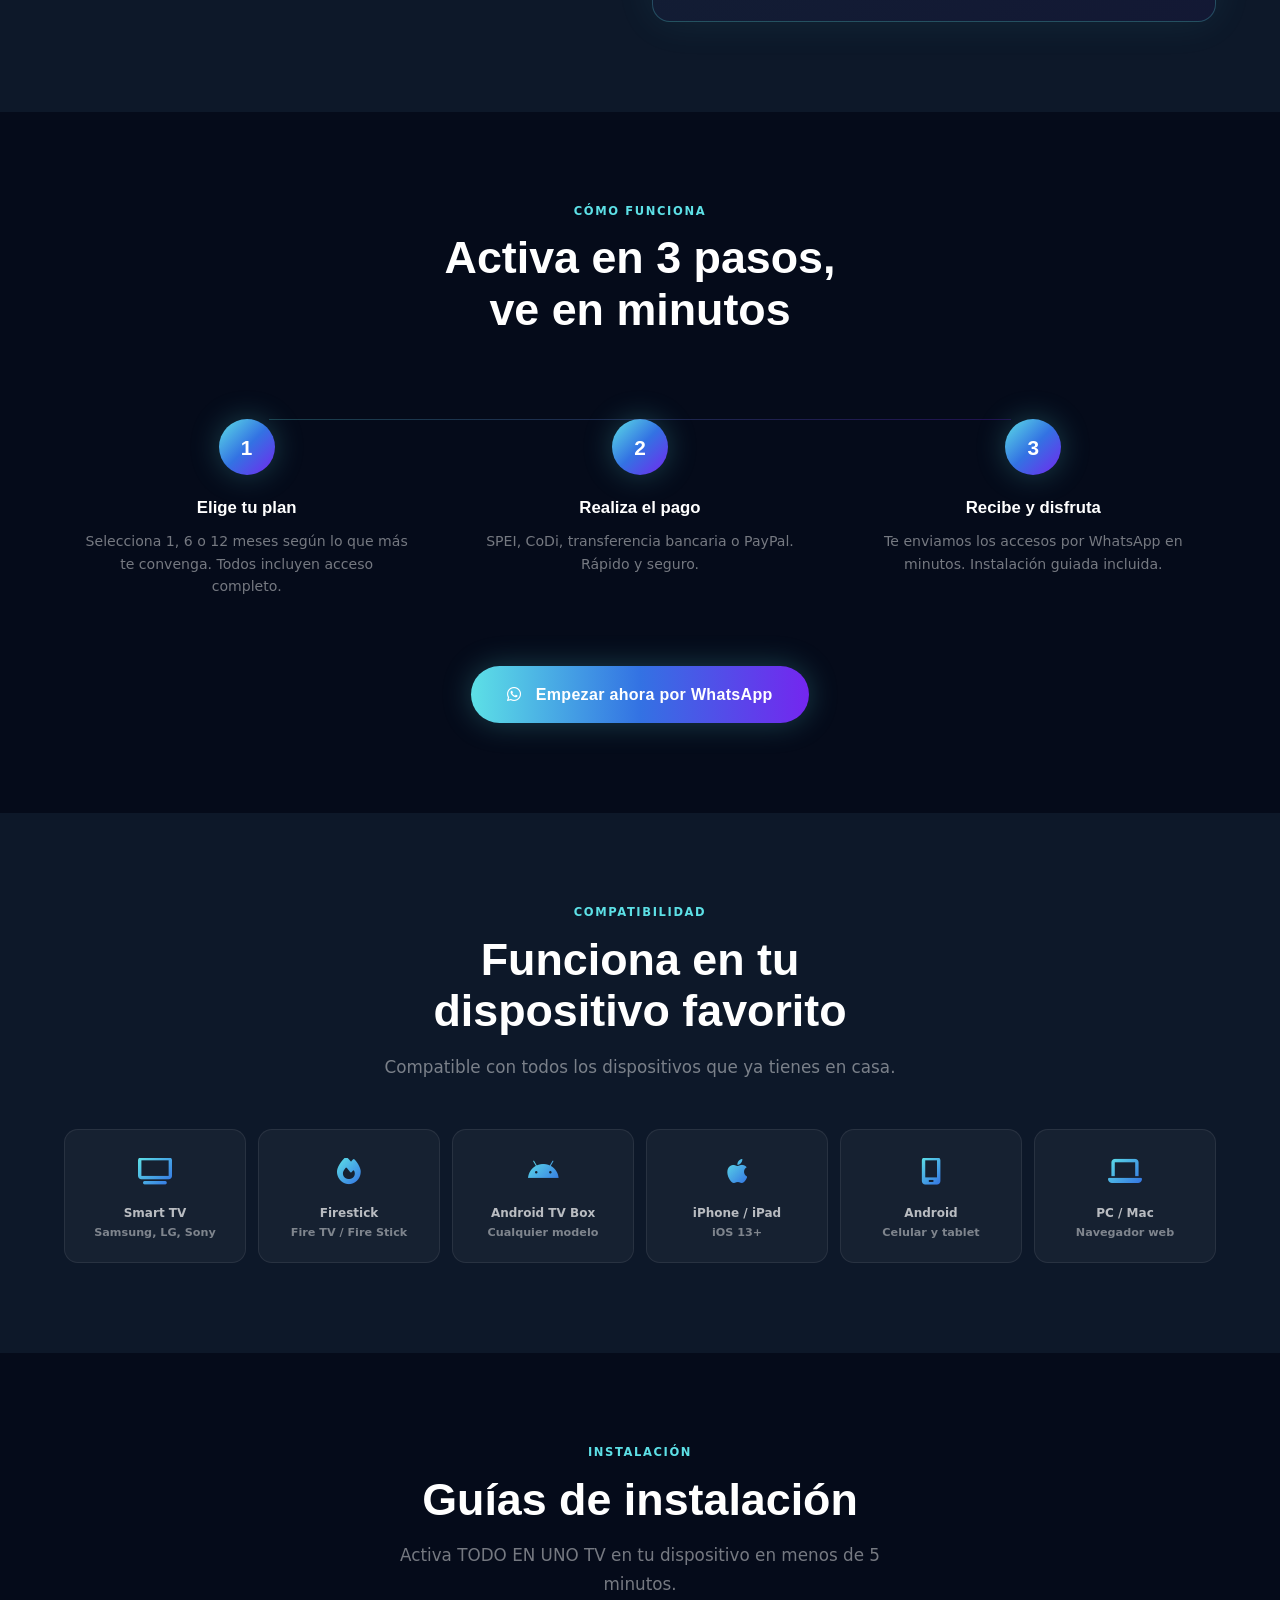
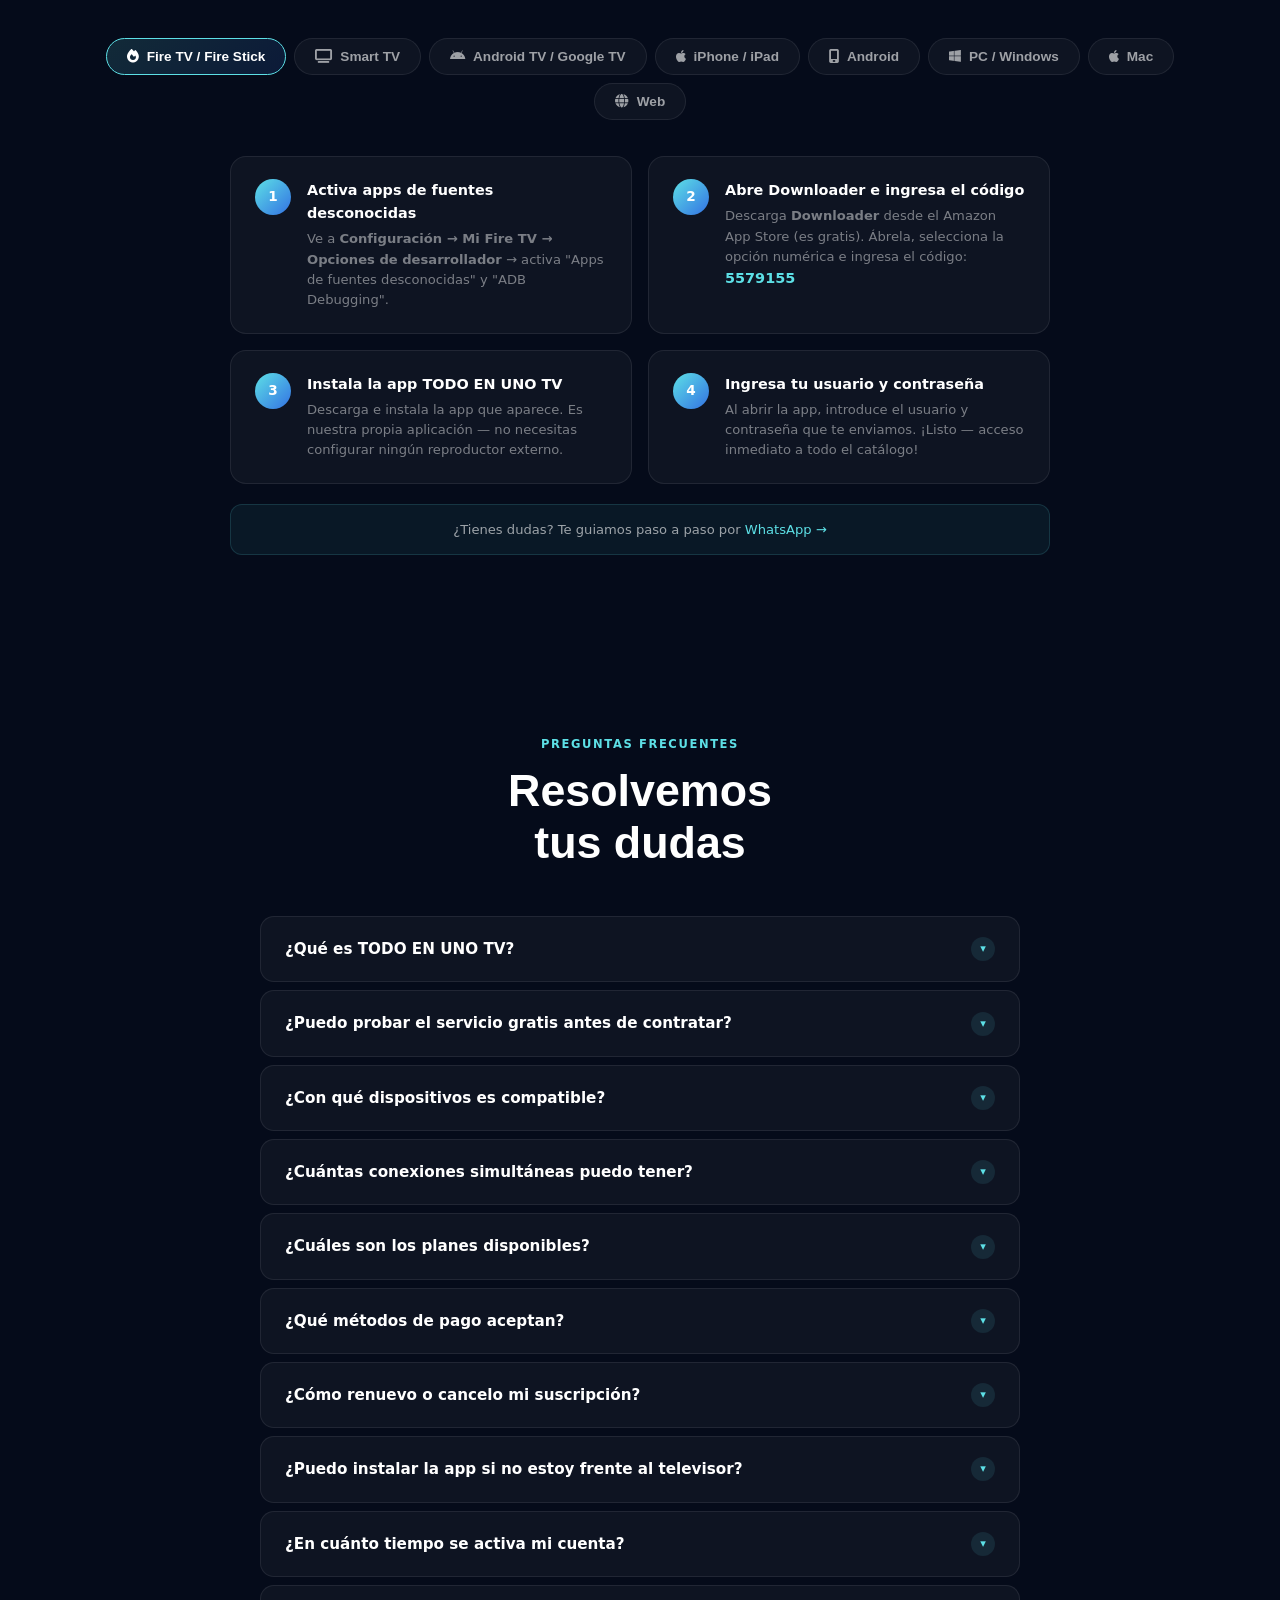
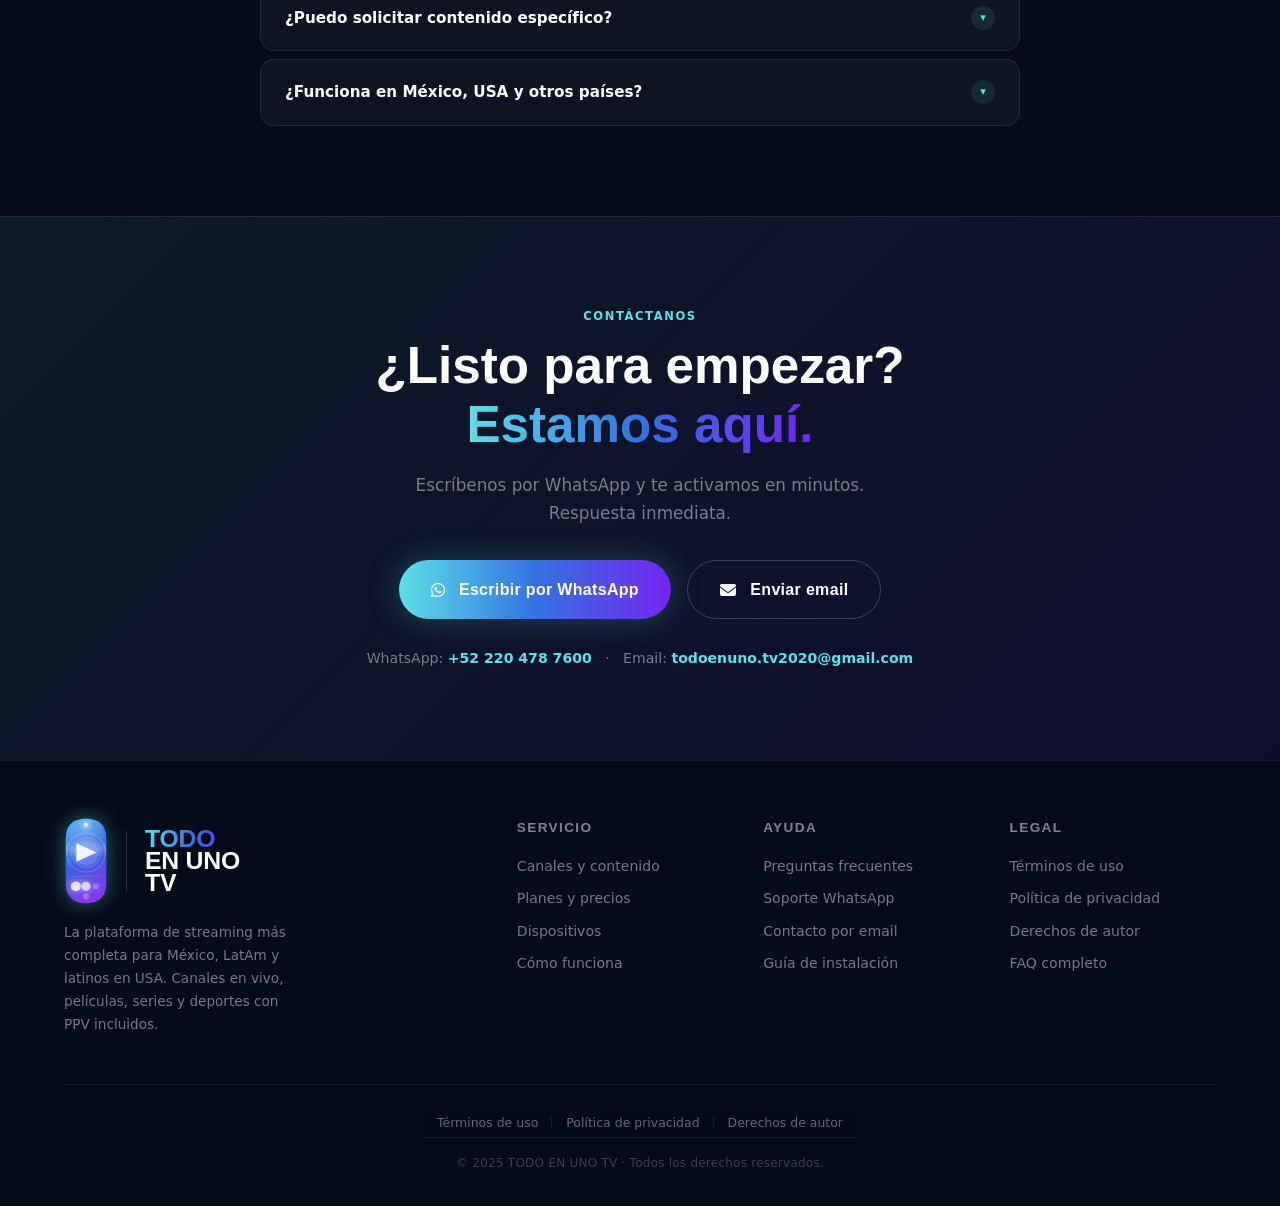
==== commit caa7fa79: "Agregar pestaña Web con player.todoenunotv.com" ====
--- a/index.html
+++ b/index.html
@@ -1374,6 +1374,7 @@
       <button class="guide-tab" data-target="g-android"><i class="fa-solid fa-mobile-screen"></i> Android</button>
       <button class="guide-tab" data-target="g-pc"><i class="fa-brands fa-windows"></i> PC / Windows</button>
       <button class="guide-tab" data-target="g-mac"><i class="fa-brands fa-apple"></i> Mac</button>
+      <button class="guide-tab" data-target="g-web"><i class="fa-solid fa-globe"></i> Web</button>
     </div>
 
     <!-- Smart TV -->
@@ -1451,6 +1452,17 @@
         <div class="guide-step"><div class="guide-step-num">4</div><div class="guide-step-body"><div class="guide-step-title">¡Listo para ver!</div><div class="guide-step-desc">Navega por el catálogo completo con una interfaz optimizada para macOS. También puedes usar AirPlay para ver en tu TV.</div></div></div>
       </div>
       <div class="guide-note">¿Tienes dudas? Te guiamos paso a paso por <a href="https://wa.me/522204787600?text=Hola,%20necesito%20ayuda%20con%20la%20instalación%20en%20Mac" target="_blank">WhatsApp →</a></div>
+    </div>
+
+    <!-- Web -->
+    <div class="guide-panel" id="g-web">
+      <div class="guide-steps">
+        <div class="guide-step"><div class="guide-step-num">1</div><div class="guide-step-body"><div class="guide-step-title">Sin instalación — solo un navegador</div><div class="guide-step-desc">Compatible con Chrome, Firefox, Edge y Safari en cualquier computadora, celular o tablet. No se descarga nada.</div></div></div>
+        <div class="guide-step"><div class="guide-step-num">2</div><div class="guide-step-body"><div class="guide-step-title">Abre el player web</div><div class="guide-step-desc">Ve a <strong><a href="https://player.todoenunotv.com" target="_blank" style="color:var(--c1)">player.todoenunotv.com</a></strong> directamente desde tu navegador favorito.</div></div></div>
+        <div class="guide-step"><div class="guide-step-num">3</div><div class="guide-step-body"><div class="guide-step-title">Ingresa tu usuario y contraseña</div><div class="guide-step-desc">Introduce las credenciales que recibiste por WhatsApp al contratar. El acceso es inmediato.</div></div></div>
+        <div class="guide-step"><div class="guide-step-num">4</div><div class="guide-step-body"><div class="guide-step-title">¡Listo para ver!</div><div class="guide-step-desc">Accede a todos los canales en vivo, películas y series desde cualquier dispositivo con navegador, sin configurar nada más.</div></div></div>
+      </div>
+      <div class="guide-note">¿Tienes dudas? Te guiamos paso a paso por <a href="https://wa.me/522204787600?text=Hola,%20necesito%20ayuda%20para%20acceder%20al%20player%20web" target="_blank">WhatsApp →</a></div>
     </div>
   </div>
 </section>
